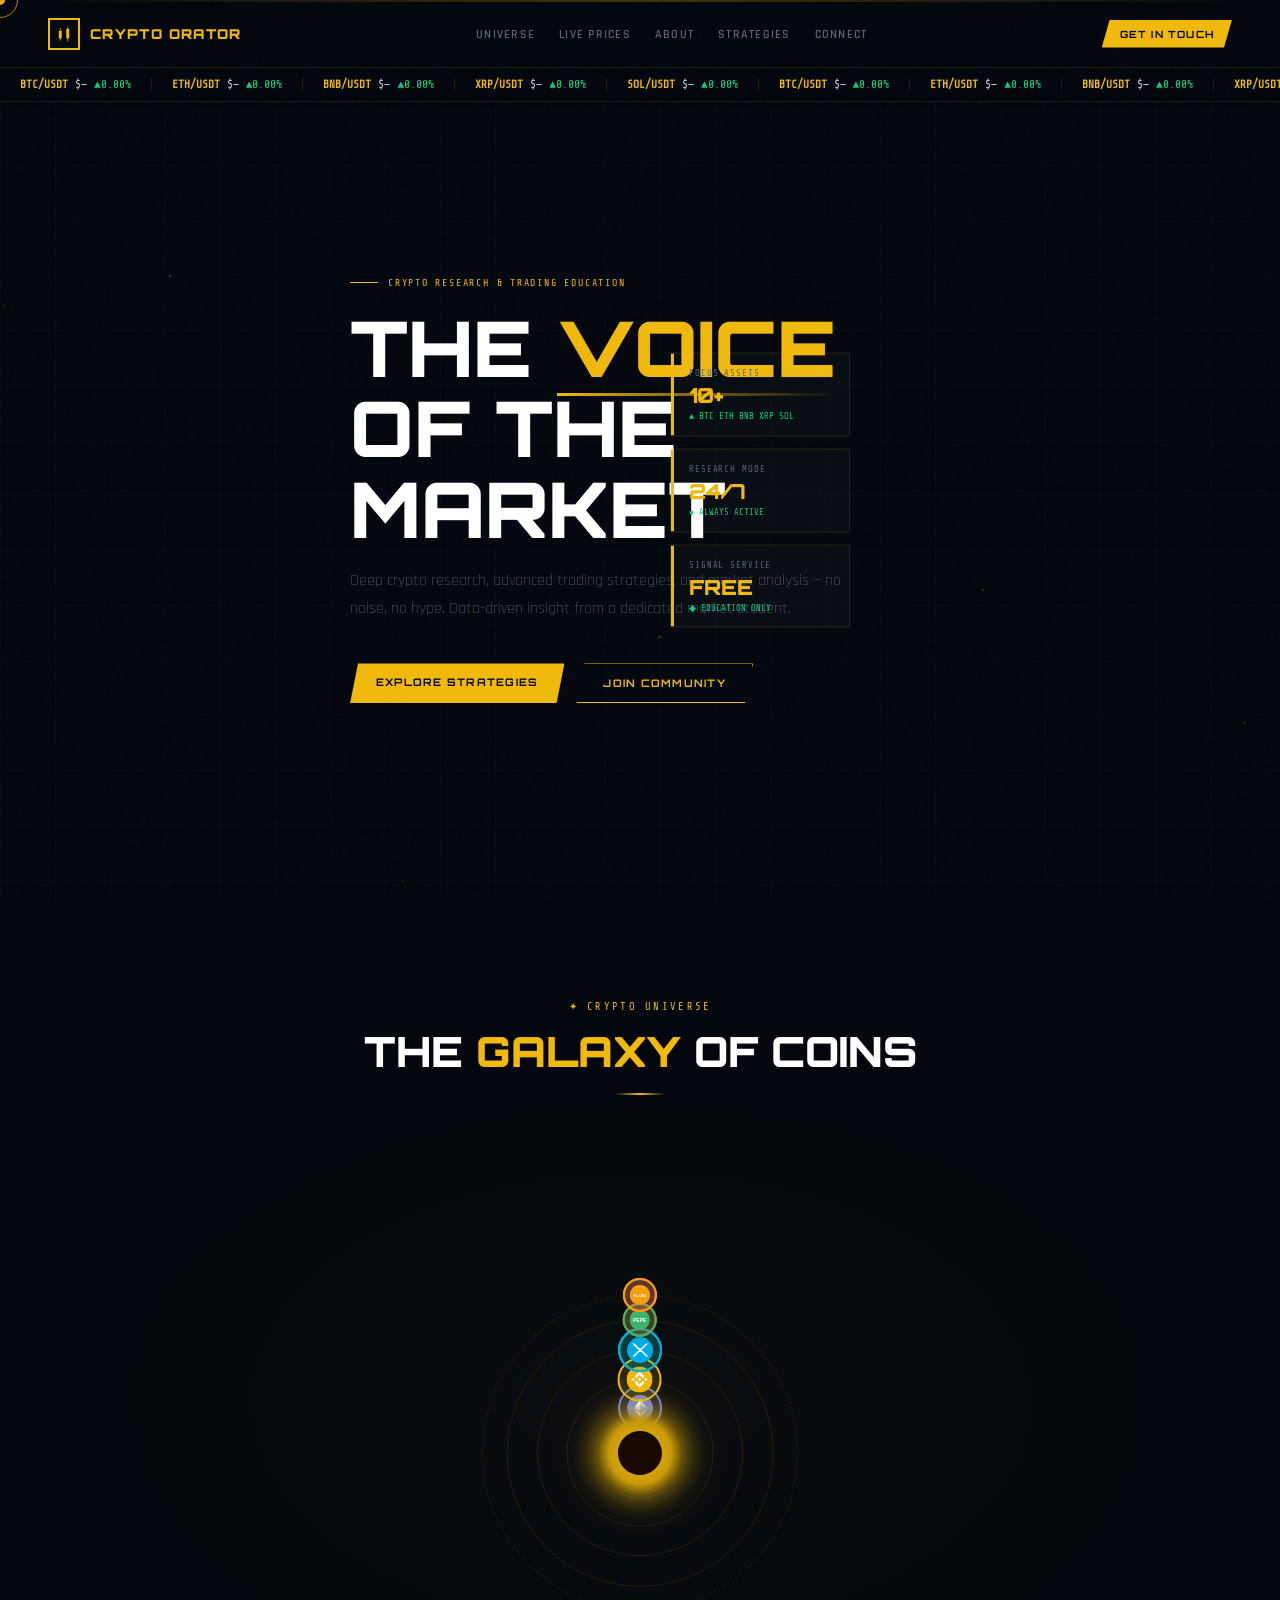
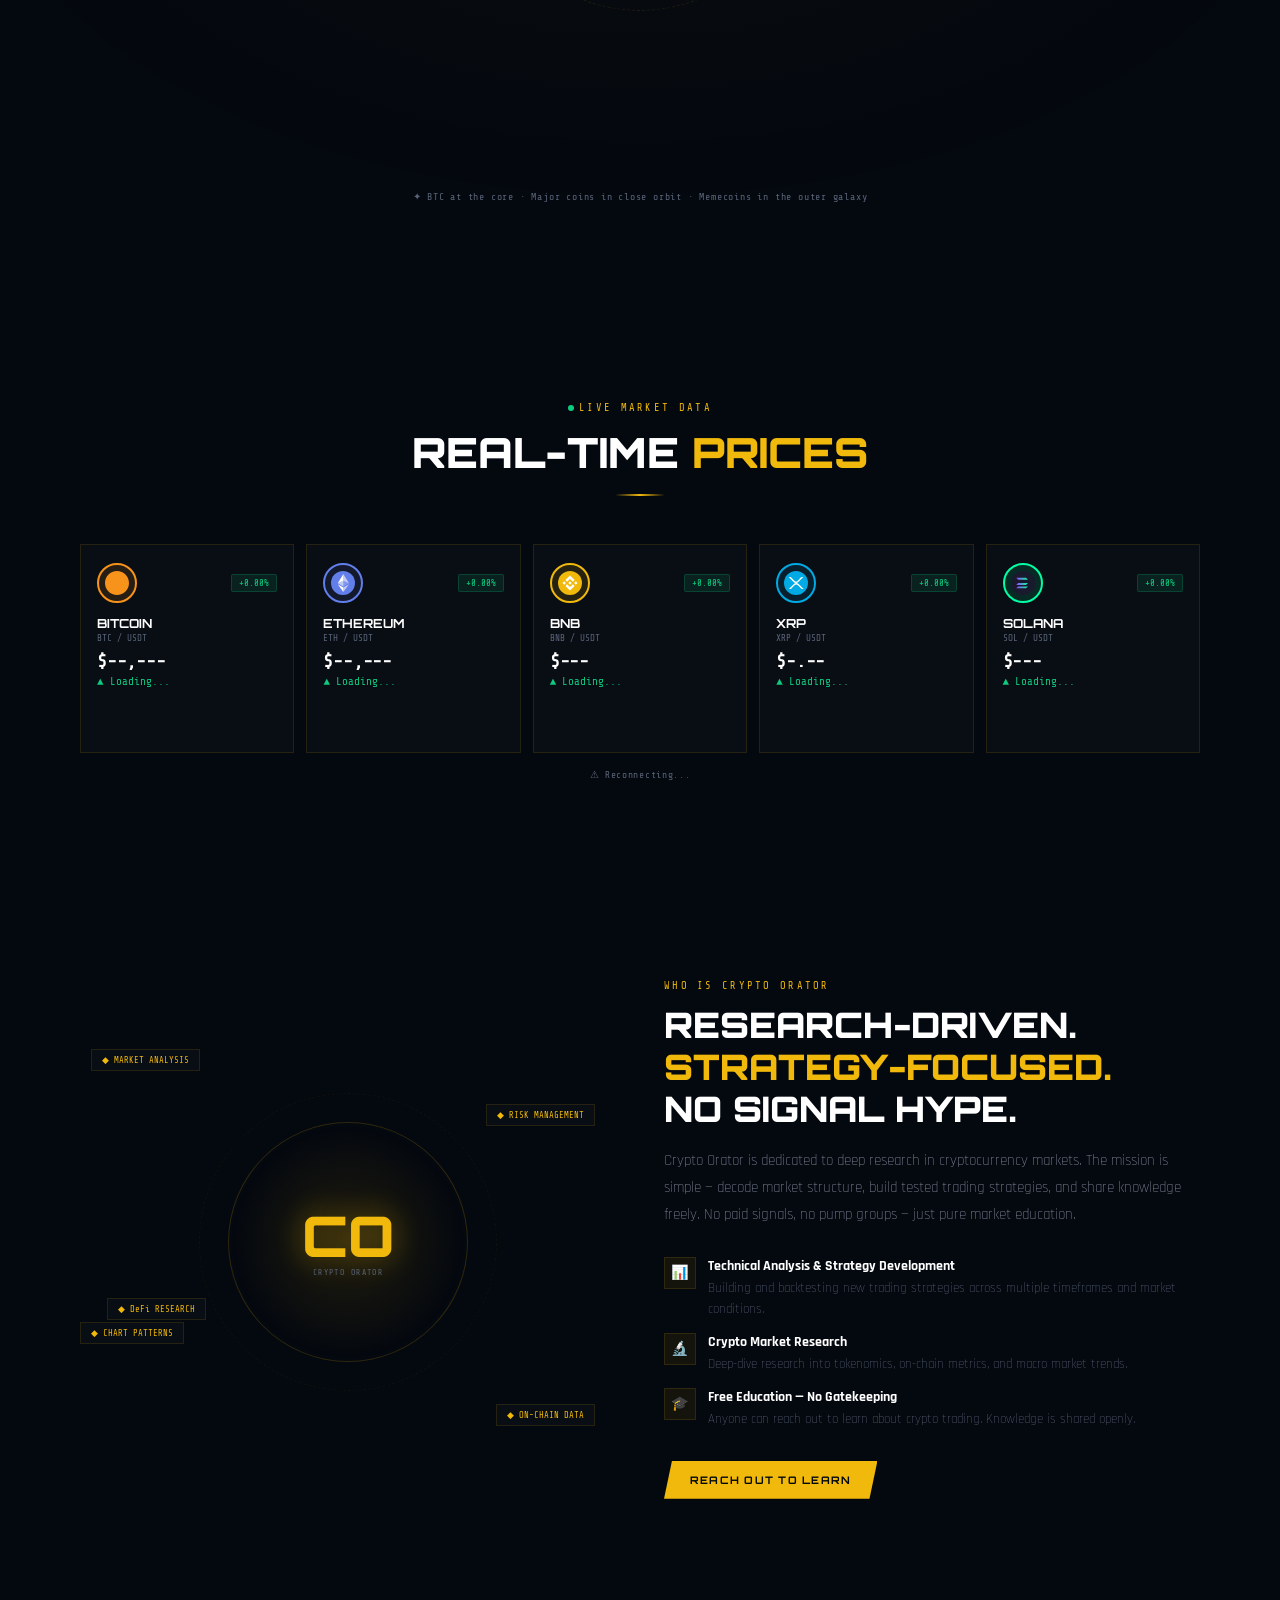
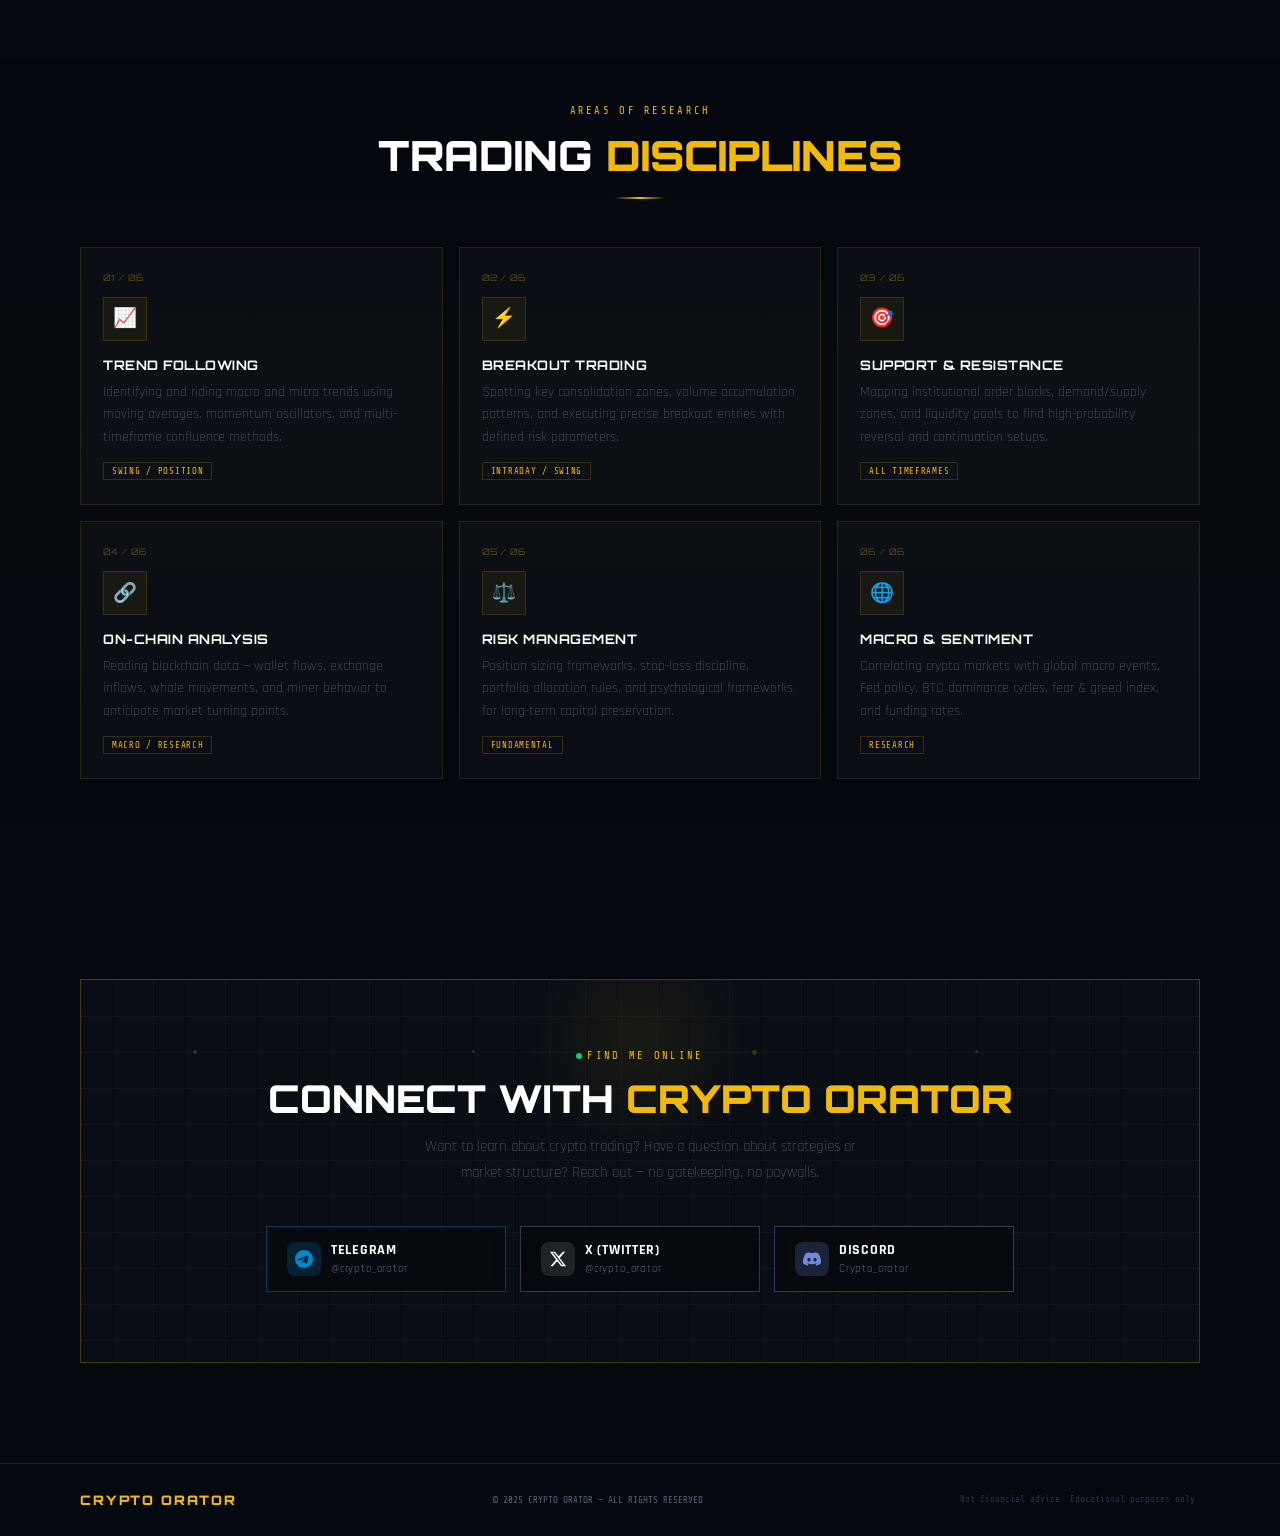
==== index.html @ fc1ac219 "Update index.html" ====
<!DOCTYPE html>
<html lang="en">
<head>
<meta charset="UTF-8">
<meta name="viewport" content="width=device-width, initial-scale=1.0">
<title>CRYPTO ORATOR — Master the Market</title>
<link href="https://fonts.googleapis.com/css2?family=Orbitron:wght@400;600;700;900&family=Share+Tech+Mono&family=Rajdhani:wght@300;400;500;600;700&display=swap" rel="stylesheet">
<style>
*{margin:0;padding:0;box-sizing:border-box;}
html{scroll-behavior:smooth;}
:root{
  --gold:#f0b90b;--gold2:#c99a08;
  --green:#0ecb81;--red:#f6465d;
  --dark:#04080f;--dark2:#080d17;--dark3:#0d1526;
  --panel:rgba(255,255,255,0.025);
  --border:rgba(240,185,11,0.12);--border2:rgba(240,185,11,0.25);
  --text:#dde1ea;--muted:#5a6478;
}
body{background:var(--dark);color:var(--text);font-family:'Rajdhani',sans-serif;overflow-x:hidden;}

/* ===== CURSOR (desktop only) ===== */
.cursor,.cursor-ring{display:none;}
@media(pointer:fine){
  body{cursor:none;}
  .cursor{display:block;position:fixed;width:10px;height:10px;background:var(--gold);border-radius:50%;pointer-events:none;z-index:9999;transform:translate(-50%,-50%);mix-blend-mode:difference;}
  .cursor-ring{display:block;position:fixed;width:36px;height:36px;border:1.5px solid rgba(240,185,11,0.7);border-radius:50%;pointer-events:none;z-index:9998;transform:translate(-50%,-50%);transition:all .14s ease;}
}

/* ===== FIXED BG ===== */
#bg-canvas{position:fixed;inset:0;z-index:0;pointer-events:none;}
.grid-overlay{position:fixed;inset:0;z-index:0;pointer-events:none;background-image:linear-gradient(rgba(240,185,11,0.025) 1px,transparent 1px),linear-gradient(90deg,rgba(240,185,11,0.025) 1px,transparent 1px);background-size:55px 55px;}
.scanline{position:fixed;top:0;left:0;right:0;height:2px;background:linear-gradient(90deg,transparent,rgba(240,185,11,0.25),transparent);z-index:9990;animation:scan 10s linear infinite;pointer-events:none;}
@keyframes scan{0%{top:0;opacity:1;}96%{opacity:.5;}100%{top:100vh;opacity:0;}}
body::after{content:'';position:fixed;inset:0;background-image:url("data:image/svg+xml,%3Csvg viewBox='0 0 200 200' xmlns='http://www.w3.org/2000/svg'%3E%3Cfilter id='n'%3E%3CfeTurbulence type='fractalNoise' baseFrequency='.85' numOctaves='4' stitchTiles='stitch'/%3E%3C/filter%3E%3Crect width='100%25' height='100%25' filter='url(%23n)' opacity='0.025'/%3E%3C/svg%3E");pointer-events:none;z-index:9985;opacity:.6;}

/* ===== NAV ===== */
nav{position:fixed;top:0;left:0;right:0;z-index:1000;padding:0 24px;height:60px;display:flex;align-items:center;justify-content:space-between;background:rgba(4,8,15,0.92);backdrop-filter:blur(24px);border-bottom:1px solid var(--border);}
.nav-logo{font-family:'Orbitron',monospace;font-weight:900;font-size:.85rem;color:var(--gold);text-decoration:none;display:flex;align-items:center;gap:10px;letter-spacing:.1em;}
.nav-logo-icon{width:32px;height:32px;border:2px solid var(--gold);display:flex;align-items:center;justify-content:center;position:relative;animation:logopulse 3s ease-in-out infinite;flex-shrink:0;}
.nav-logo-icon svg{width:18px;height:18px;}
@keyframes logopulse{0%,100%{box-shadow:0 0 0 0 rgba(240,185,11,.3);}50%{box-shadow:0 0 0 6px rgba(240,185,11,0);}}
.nav-links{display:flex;gap:24px;list-style:none;}
.nav-links a{font-family:'Rajdhani',sans-serif;font-weight:600;font-size:.78rem;color:var(--muted);text-decoration:none;letter-spacing:.1em;text-transform:uppercase;transition:color .3s;position:relative;}
.nav-links a::after{content:'';position:absolute;bottom:-3px;left:0;width:0;height:1px;background:var(--gold);transition:width .3s;}
.nav-links a:hover{color:var(--gold);}
.nav-links a:hover::after{width:100%;}
.nav-cta{font-family:'Orbitron',monospace;font-size:.62rem;font-weight:700;letter-spacing:.12em;color:var(--dark);background:var(--gold);border:none;padding:8px 18px;text-decoration:none;transition:all .3s;clip-path:polygon(8px 0%,100% 0%,calc(100% - 8px) 100%,0% 100%);white-space:nowrap;}
.nav-cta:hover{background:#fff;transform:translateY(-1px);}
/* Hamburger */
.nav-hamburger{display:none;flex-direction:column;gap:5px;cursor:pointer;padding:4px;background:none;border:none;}
.nav-hamburger span{display:block;width:22px;height:2px;background:var(--gold);transition:all .3s;}
/* Mobile menu */
.mobile-menu{display:none;position:fixed;top:60px;left:0;right:0;background:rgba(4,8,15,0.98);backdrop-filter:blur(24px);border-bottom:1px solid var(--border);z-index:999;padding:20px 24px;flex-direction:column;gap:0;}
.mobile-menu.open{display:flex;}
.mobile-menu a{display:block;font-family:'Rajdhani',sans-serif;font-weight:600;font-size:1rem;color:var(--text);text-decoration:none;letter-spacing:.1em;text-transform:uppercase;padding:14px 0;border-bottom:1px solid var(--border);transition:color .3s;}
.mobile-menu a:last-child{border-bottom:none;color:var(--gold);}
.mobile-menu a:hover{color:var(--gold);}

/* ===== TICKER ===== */
.ticker-wrap{position:fixed;top:60px;left:0;right:0;z-index:999;background:rgba(4,8,15,.95);border-bottom:1px solid var(--border);overflow:hidden;height:34px;}
.ticker-track{display:flex;align-items:center;height:100%;animation:tickscroll 30s linear infinite;white-space:nowrap;width:max-content;}
.ticker-track:hover{animation-play-state:paused;}
@keyframes tickscroll{0%{transform:translateX(0);}100%{transform:translateX(-50%);}}
.ticker-item{display:inline-flex;align-items:center;gap:7px;padding:0 20px;font-family:'Share Tech Mono',monospace;font-size:.7rem;border-right:1px solid var(--border);}
.ticker-sym{color:var(--gold);font-weight:700;}
.ticker-price{color:var(--text);}
.ticker-chg.up{color:var(--green);}
.ticker-chg.dn{color:var(--red);}

/* ===== WRAPPER ===== */
.wrapper{position:relative;z-index:10;}

/* ===== HERO ===== */
.hero{min-height:100vh;padding:120px 24px 80px;display:flex;flex-direction:column;align-items:flex-start;justify-content:center;position:relative;overflow:hidden;}
.hero-content{max-width:640px;position:relative;z-index:2;width:100%;}
.hero-tag{font-family:'Share Tech Mono',monospace;font-size:.62rem;color:var(--gold);letter-spacing:.18em;text-transform:uppercase;display:flex;align-items:center;gap:10px;margin-bottom:20px;opacity:0;animation:fadeUp .8s .2s forwards;}
.hero-tag::before{content:'';width:28px;height:1px;background:var(--gold);flex-shrink:0;}
.hero-h1{font-family:'Orbitron',monospace;font-weight:900;font-size:clamp(2rem,8vw,4.8rem);line-height:1.05;color:#fff;margin-bottom:18px;opacity:0;animation:fadeUp .8s .4s forwards;}
.hero-h1 .accent{color:var(--gold);position:relative;}
.hero-h1 .accent::after{content:'';position:absolute;bottom:0;left:0;right:0;height:3px;background:linear-gradient(90deg,var(--gold),transparent);}
.hero-sub{font-size:1rem;font-weight:300;color:var(--muted);line-height:1.75;max-width:500px;margin-bottom:40px;opacity:0;animation:fadeUp .8s .6s forwards;}
.hero-btns{display:flex;gap:12px;flex-wrap:wrap;opacity:0;animation:fadeUp .8s .8s forwards;}
.btn-gold{font-family:'Orbitron',monospace;font-size:.65rem;font-weight:700;letter-spacing:.12em;color:var(--dark);background:var(--gold);border:none;padding:12px 26px;text-decoration:none;clip-path:polygon(8px 0%,100% 0%,calc(100% - 8px) 100%,0% 100%);transition:all .3s;position:relative;overflow:hidden;display:inline-block;}
.btn-gold::before{content:'';position:absolute;inset:0;background:rgba(255,255,255,.2);transform:translateX(-100%) skewX(-15deg);transition:transform .4s;}
.btn-gold:hover::before{transform:translateX(200%) skewX(-15deg);}
.btn-gold:hover{transform:translateY(-2px);box-shadow:0 8px 28px rgba(240,185,11,.35);}
.btn-outline{font-family:'Orbitron',monospace;font-size:.65rem;font-weight:700;letter-spacing:.12em;color:var(--gold);background:transparent;border:1px solid var(--gold);padding:12px 26px;text-decoration:none;clip-path:polygon(8px 0%,100% 0%,calc(100% - 8px) 100%,0% 100%);transition:all .3s;display:inline-block;}
.btn-outline:hover{background:rgba(240,185,11,.08);transform:translateY(-2px);}

/* Hero stats — inline on mobile, absolute on desktop */
.hero-stats{display:flex;flex-direction:row;gap:12px;margin-top:40px;flex-wrap:wrap;opacity:0;animation:fadeUp .8s 1s forwards;}
.stat-card{background:var(--panel);border:1px solid var(--border);padding:14px 18px;position:relative;overflow:hidden;flex:1;min-width:110px;}
.stat-card::before{content:'';position:absolute;top:0;left:0;width:3px;height:100%;background:var(--gold);}
.stat-label{font-family:'Share Tech Mono',monospace;font-size:.55rem;color:var(--muted);letter-spacing:.1em;text-transform:uppercase;margin-bottom:4px;}
.stat-value{font-family:'Orbitron',monospace;font-weight:900;font-size:1.3rem;color:var(--gold);}
.stat-badge{font-family:'Share Tech Mono',monospace;font-size:.55rem;color:var(--green);margin-top:3px;}

/* ===== SECTION HEADER ===== */
.sec-header{text-align:center;margin-bottom:48px;}
.sec-eye{font-family:'Share Tech Mono',monospace;font-size:.65rem;color:var(--gold);letter-spacing:.22em;text-transform:uppercase;margin-bottom:12px;display:block;}
.sec-title{font-family:'Orbitron',monospace;font-weight:900;font-size:clamp(1.5rem,5vw,2.6rem);color:#fff;}
.sec-title span{color:var(--gold);}
.sec-line{width:50px;height:2px;background:linear-gradient(90deg,transparent,var(--gold),transparent);margin:16px auto 0;}

/* ===== GALAXY SECTION ===== */
.section-galaxy{padding:80px 24px;position:relative;overflow:hidden;}
.galaxy-bg{position:absolute;inset:0;background:radial-gradient(ellipse 80% 60% at 50% 50%,rgba(240,185,11,.03) 0%,transparent 70%);pointer-events:none;}
.orbit-arena{position:relative;width:320px;height:320px;margin:0 auto;}
.orbit-ring{position:absolute;top:50%;left:50%;border-radius:50%;border:1px solid rgba(240,185,11,0.1);transform:translate(-50%,-50%);animation:ringglow 3s ease-in-out infinite;}
@keyframes ringglow{0%,100%{border-color:rgba(240,185,11,.07);}50%{border-color:rgba(240,185,11,.17);}}
.ring1{width:90px;height:90px;}
.ring2{width:148px;height:148px;animation-delay:.5s;}
.ring3{width:206px;height:206px;animation-delay:1s;}
.ring4{width:268px;height:268px;animation-delay:1.5s;}
.ring5{width:316px;height:316px;animation-delay:.8s;border-style:dashed;}
.orbit-sun{position:absolute;top:50%;left:50%;transform:translate(-50%,-50%);width:52px;height:52px;border-radius:50%;background:radial-gradient(circle,#f0b90b 0%,#c99a08 50%,rgba(240,185,11,.1) 80%,transparent 100%);box-shadow:0 0 24px rgba(240,185,11,.6),0 0 50px rgba(240,185,11,.3);display:flex;align-items:center;justify-content:center;z-index:10;animation:sunpulse 4s ease-in-out infinite;}
@keyframes sunpulse{0%,100%{box-shadow:0 0 24px rgba(240,185,11,.6),0 0 50px rgba(240,185,11,.3);}50%{box-shadow:0 0 36px rgba(240,185,11,.9),0 0 80px rgba(240,185,11,.5);}}
.orbit-sun svg{width:28px;height:28px;}
.orbit-path{position:absolute;top:50%;left:50%;transform:translate(-50%,-50%);border-radius:50%;animation:orbitSpin linear infinite;}
@keyframes orbitSpin{from{transform:translate(-50%,-50%) rotate(0deg);}to{transform:translate(-50%,-50%) rotate(360deg);}}
.orbit-coin{position:absolute;top:-18px;left:50%;transform:translateX(-50%);width:36px;height:36px;border-radius:50%;display:flex;align-items:center;justify-content:center;animation:coinCounter linear infinite;border:2px solid;}
@keyframes coinCounter{from{transform:translateX(-50%) rotate(0deg);}to{transform:translateX(-50%) rotate(-360deg);}}
.orbit-coin svg{width:22px;height:22px;}
.orbit-coin.meme{width:26px;height:26px;top:-13px;}
.orbit-coin.meme svg{width:16px;height:16px;}
.orbit-coin .coin-tooltip{position:absolute;bottom:calc(100% + 6px);left:50%;transform:translateX(-50%);background:rgba(4,8,15,.9);border:1px solid var(--border2);padding:3px 8px;font-family:'Share Tech Mono',monospace;font-size:.55rem;color:var(--gold);white-space:nowrap;opacity:0;pointer-events:none;transition:opacity .2s;}
.orbit-coin:hover .coin-tooltip{opacity:1;}
.galaxy-note{text-align:center;font-family:'Share Tech Mono',monospace;font-size:.62rem;color:var(--muted);margin-top:28px;letter-spacing:.08em;}

/* ===== LIVE PRICES ===== */
.section-prices{padding:80px 24px 60px;}
.prices-grid{display:grid;grid-template-columns:repeat(2,1fr);gap:12px;}
.price-card{background:var(--panel);border:1px solid var(--border);padding:18px 16px;position:relative;overflow:hidden;transition:all .4s;}
.price-card::before{content:'';position:absolute;top:0;left:0;right:0;height:1px;background:linear-gradient(90deg,transparent,var(--gold),transparent);opacity:0;transition:opacity .4s;}
.price-card:hover{border-color:var(--border2);transform:translateY(-4px);box-shadow:0 16px 32px rgba(0,0,0,.5);}
.price-card:hover::before{opacity:1;}
.pc-top{display:flex;align-items:center;justify-content:space-between;margin-bottom:12px;}
.coin-logo{width:40px;height:40px;border-radius:50%;border:2px solid;display:flex;align-items:center;justify-content:center;overflow:hidden;flex-shrink:0;}
.coin-logo svg{width:24px;height:24px;}
.coin-logo.btc{background:rgba(247,147,26,.12);border-color:#f7931a;}
.coin-logo.eth{background:rgba(98,126,234,.12);border-color:#627eea;}
.coin-logo.bnb{background:rgba(240,185,11,.12);border-color:var(--gold);}
.coin-logo.xrp{background:rgba(0,170,228,.12);border-color:#00aae4;}
.coin-logo.sol{background:rgba(0,255,163,.12);border-color:#00ffa3;}
.price-badge{font-family:'Share Tech Mono',monospace;font-size:.56rem;padding:3px 7px;border-radius:2px;}
.price-badge.up{background:rgba(14,203,129,.1);color:var(--green);border:1px solid rgba(14,203,129,.2);}
.price-badge.dn{background:rgba(246,70,93,.1);color:var(--red);border:1px solid rgba(246,70,93,.2);}
.coin-name{font-family:'Orbitron',monospace;font-weight:700;font-size:.78rem;color:#fff;margin-bottom:2px;}
.coin-pair{font-family:'Share Tech Mono',monospace;font-size:.58rem;color:var(--muted);}
.coin-price{font-family:'Share Tech Mono',monospace;font-size:1.15rem;color:#fff;font-weight:700;margin:8px 0 4px;letter-spacing:-.01em;transition:color .2s;}
.coin-chg{font-family:'Share Tech Mono',monospace;font-size:.68rem;}
.coin-chg.up{color:var(--green);}
.coin-chg.dn{color:var(--red);}
.mini-chart{height:34px;margin-top:12px;}
.mini-chart svg{width:100%;height:100%;}
.api-status{font-family:'Share Tech Mono',monospace;font-size:.6rem;color:var(--muted);text-align:center;margin-top:16px;letter-spacing:.07em;}
.live-dot{display:inline-block;width:6px;height:6px;background:var(--green);border-radius:50%;margin-right:5px;animation:blink 1s ease-in-out infinite;}
@keyframes blink{0%,100%{opacity:1;}50%{opacity:.15;}}
/* 5th card full width on 2-col grid */
.price-card.full-w{grid-column:1 / -1;}

/* ===== ABOUT ===== */
.section-about{padding:80px 24px;}
.about-grid{display:grid;grid-template-columns:1fr;gap:48px;}
.about-visual{position:relative;height:300px;}
.about-orb{position:absolute;top:50%;left:50%;transform:translate(-50%,-50%);width:180px;height:180px;border-radius:50%;background:radial-gradient(circle,rgba(240,185,11,.12) 0%,transparent 70%);border:1px solid rgba(240,185,11,.18);animation:orbpulse 4s ease-in-out infinite;}
@keyframes orbpulse{0%,100%{transform:translate(-50%,-50%) scale(1);opacity:.6;}50%{transform:translate(-50%,-50%) scale(1.1);opacity:1;}}
.about-orb::after{content:'';position:absolute;inset:-30px;border-radius:50%;border:1px dashed rgba(240,185,11,.05);animation:spinn 18s linear infinite;}
@keyframes spinn{to{transform:rotate(360deg);}}
.about-center{position:absolute;top:50%;left:50%;transform:translate(-50%,-50%);text-align:center;z-index:2;}
.about-center .big{font-family:'Orbitron',monospace;font-size:3.5rem;font-weight:900;color:var(--gold);line-height:1;text-shadow:0 0 30px rgba(240,185,11,.45);}
.about-center .sm{font-family:'Share Tech Mono',monospace;font-size:.5rem;color:var(--muted);letter-spacing:.18em;text-transform:uppercase;margin-top:4px;}
.chips-wrap{position:absolute;inset:0;}
.chip{position:absolute;background:var(--panel);border:1px solid var(--border);padding:5px 10px;font-family:'Share Tech Mono',monospace;font-size:.55rem;color:var(--gold);white-space:nowrap;animation:floatchip 6s ease-in-out infinite;}
.chip:nth-child(1){top:8%;left:2%;animation-delay:0s;}
.chip:nth-child(2){top:20%;right:4%;animation-delay:1s;}
.chip:nth-child(3){bottom:28%;left:0%;animation-delay:2s;}
.chip:nth-child(4){bottom:10%;right:4%;animation-delay:.5s;}
.chip:nth-child(5){top:62%;left:5%;animation-delay:1.5s;}
@keyframes floatchip{0%,100%{transform:translateY(0);}50%{transform:translateY(-8px);}}
.about-heading{font-family:'Orbitron',monospace;font-weight:900;font-size:clamp(1.4rem,5vw,2.2rem);color:#fff;line-height:1.2;margin-bottom:16px;}
.about-heading span{color:var(--gold);}
.about-desc{font-size:.95rem;font-weight:300;color:#8892a4;line-height:1.8;margin-bottom:28px;}
.feature-row{display:flex;align-items:flex-start;gap:12px;margin-bottom:14px;}
.feat-icon{width:32px;height:32px;background:rgba(240,185,11,.07);border:1px solid var(--border);display:flex;align-items:center;justify-content:center;font-size:.88rem;flex-shrink:0;}
.feat-text strong{font-family:'Rajdhani',sans-serif;font-weight:700;font-size:.9rem;color:#fff;display:block;margin-bottom:2px;}
.feat-text span{font-size:.8rem;color:var(--muted);font-weight:300;}

/* ===== STRATEGIES ===== */
.section-strategies{padding:80px 24px;background:linear-gradient(180deg,transparent,rgba(240,185,11,.015),transparent);}
.strat-grid{display:grid;grid-template-columns:1fr;gap:16px;margin-top:40px;}
.strat-card{background:var(--panel);border:1px solid var(--border);padding:24px 22px;position:relative;overflow:hidden;transition:all .4s;}
.strat-card::before{content:'';position:absolute;top:0;left:0;right:0;height:2px;background:linear-gradient(90deg,transparent,var(--gold),transparent);opacity:0;transition:opacity .4s;}
.strat-card:hover::before{opacity:1;}
.strat-card:hover{transform:translateY(-4px);border-color:rgba(240,185,11,.28);box-shadow:0 20px 40px rgba(0,0,0,.4);}
.strat-num{font-family:'Orbitron',monospace;font-size:.56rem;color:var(--gold);opacity:.35;letter-spacing:.12em;margin-bottom:14px;}
.strat-ico{width:44px;height:44px;background:rgba(240,185,11,.05);border:1px solid rgba(240,185,11,.14);display:flex;align-items:center;justify-content:center;font-size:1.2rem;margin-bottom:16px;transition:all .3s;}
.strat-card:hover .strat-ico{background:rgba(240,185,11,.1);border-color:rgba(240,185,11,.32);}
.strat-title{font-family:'Orbitron',monospace;font-weight:700;font-size:.82rem;color:#fff;margin-bottom:8px;letter-spacing:.04em;}
.strat-desc{font-size:.85rem;font-weight:300;color:var(--muted);line-height:1.65;}
.strat-tag{display:inline-block;margin-top:14px;font-family:'Share Tech Mono',monospace;font-size:.56rem;color:var(--gold);border:1px solid rgba(240,185,11,.18);padding:3px 8px;letter-spacing:.08em;}

/* ===== CONNECT ===== */
.section-connect{padding:80px 24px;}
.connect-box{position:relative;overflow:hidden;border:1px solid var(--border2);background:var(--panel);padding:48px 24px;text-align:center;}
.connect-grid{position:absolute;inset:0;background-image:linear-gradient(rgba(240,185,11,.04) 1px,transparent 1px),linear-gradient(90deg,rgba(240,185,11,.04) 1px,transparent 1px);background-size:36px 36px;animation:gridmove 8s linear infinite;pointer-events:none;}
@keyframes gridmove{0%{background-position:0 0;}100%{background-position:36px 36px;}}
.connect-box::before{content:'';position:absolute;top:-60px;left:50%;transform:translateX(-50%);width:240px;height:240px;background:radial-gradient(circle,rgba(240,185,11,.07) 0%,transparent 70%);pointer-events:none;}
.c-particle{position:absolute;border-radius:50%;background:rgba(240,185,11,.2);pointer-events:none;animation:cpart linear infinite;}
@keyframes cpart{0%{transform:translateY(100%);opacity:0;}20%{opacity:1;}80%{opacity:1;}100%{transform:translateY(-120%);opacity:0;}}
.connect-title{font-family:'Orbitron',monospace;font-weight:900;font-size:clamp(1.4rem,5vw,2.4rem);color:#fff;margin:12px 0;position:relative;z-index:2;}
.connect-title span{color:var(--gold);}
.connect-desc{font-size:.92rem;font-weight:300;color:var(--muted);max-width:440px;margin:0 auto 40px;line-height:1.75;position:relative;z-index:2;}
.socials{display:flex;justify-content:center;gap:14px;flex-wrap:wrap;position:relative;z-index:2;}
.soc-btn{display:flex;align-items:center;gap:10px;padding:14px 20px;border:1px solid;color:#fff;text-decoration:none;font-family:'Rajdhani',sans-serif;font-weight:600;font-size:.85rem;letter-spacing:.06em;transition:all .35s;position:relative;overflow:hidden;background:rgba(0,0,0,.3);backdrop-filter:blur(8px);flex:1;min-width:160px;max-width:240px;}
.soc-btn::before{content:'';position:absolute;inset:0;opacity:0;transition:opacity .35s;}
.soc-btn:hover::before{opacity:1;}
.soc-btn:hover{transform:translateY(-3px) scale(1.02);}
.soc-tg{border-color:rgba(0,136,204,.4);}
.soc-tg::before{background:linear-gradient(135deg,rgba(0,136,204,.2),rgba(0,136,204,.05));}
.soc-tg:hover{box-shadow:0 10px 28px rgba(0,136,204,.3);}
.soc-tw{border-color:rgba(255,255,255,.2);}
.soc-tw::before{background:linear-gradient(135deg,rgba(255,255,255,.1),rgba(255,255,255,.02));}
.soc-tw:hover{box-shadow:0 10px 28px rgba(255,255,255,.12);}
.soc-dc{border-color:rgba(114,137,218,.4);}
.soc-dc::before{background:linear-gradient(135deg,rgba(114,137,218,.2),rgba(114,137,218,.05));}
.soc-dc:hover{box-shadow:0 10px 28px rgba(114,137,218,.3);}
.soc-icon{width:34px;height:34px;border-radius:8px;display:flex;align-items:center;justify-content:center;flex-shrink:0;}
.soc-tg .soc-icon{background:rgba(0,136,204,.2);}
.soc-tw .soc-icon{background:rgba(255,255,255,.1);}
.soc-dc .soc-icon{background:rgba(114,137,218,.2);}
.soc-icon svg{width:18px;height:18px;}
.soc-info{text-align:left;}
.soc-info strong{display:block;font-weight:700;font-size:.88rem;letter-spacing:.05em;}
.soc-info span{font-size:.7rem;color:var(--muted);font-weight:400;}

/* ===== FOOTER ===== */
footer{border-top:1px solid var(--border);padding:24px;display:flex;flex-direction:column;gap:8px;align-items:center;text-align:center;}
.foot-logo{font-family:'Orbitron',monospace;font-weight:900;font-size:.82rem;color:var(--gold);letter-spacing:.14em;}
.foot-copy{font-family:'Share Tech Mono',monospace;font-size:.58rem;color:var(--muted);}
.foot-disc{font-family:'Share Tech Mono',monospace;font-size:.55rem;color:#2d3344;line-height:1.5;}

/* ===== ANIMATIONS ===== */
@keyframes fadeUp{from{opacity:0;transform:translateY(24px);}to{opacity:1;transform:translateY(0);}}
.reveal{opacity:0;transform:translateY(32px);transition:all .8s cubic-bezier(.16,1,.3,1);}
.reveal.visible{opacity:1;transform:translateY(0);}
.rd1{transition-delay:.08s;}.rd2{transition-delay:.16s;}.rd3{transition-delay:.24s;}.rd4{transition-delay:.32s;}.rd5{transition-delay:.4s;}

/* ===========================
   TABLET (640px+)
=========================== */
@media(min-width:640px){
  nav{padding:0 32px;}
  .hero{padding:130px 40px 80px;}
  .section-galaxy,.section-prices,.section-about,.section-strategies,.section-connect{padding-left:40px;padding-right:40px;}
  footer{padding:24px 40px;}
  .prices-grid{grid-template-columns:repeat(3,1fr);}
  .price-card.full-w{grid-column:auto;}
  .strat-grid{grid-template-columns:repeat(2,1fr);}
  .about-grid{grid-template-columns:1fr 1fr;gap:48px;align-items:center;}
  .about-visual{height:380px;}
  .orbit-arena{width:440px;height:440px;}
  .ring1{width:120px;height:120px;}
  .ring2{width:196px;height:196px;}
  .ring3{width:272px;height:272px;}
  .ring4{width:360px;height:360px;}
  .ring5{width:436px;height:436px;}
  .orbit-sun{width:68px;height:68px;}
  .orbit-sun svg{width:36px;height:36px;}
  .orbit-coin{width:40px;height:40px;top:-20px;}
  .orbit-coin.meme{width:30px;height:30px;top:-15px;}
  .socials{flex-wrap:nowrap;}
  .soc-btn{flex:auto;min-width:auto;}
  footer{flex-direction:row;justify-content:space-between;text-align:left;padding:24px 40px;}
}

/* ===========================
   DESKTOP (1024px+)
=========================== */
@media(min-width:1024px){
  nav{padding:0 48px;height:68px;}
  .ticker-wrap{top:68px;}
  .hero{padding:160px 80px 80px;flex-direction:row;align-items:center;min-height:100vh;}
  .hero-content{max-width:580px;}
  .hero-stats{flex-direction:column;position:absolute;right:80px;top:50%;transform:translateY(-50%);margin-top:0;animation:fadeLeft .8s 1s forwards;}
  .stat-card{min-width:180px;}
  .nav-hamburger{display:none !important;}
  .nav-links{display:flex !important;}
  .nav-cta{display:inline-block !important;}
  .section-galaxy,.section-prices,.section-about,.section-strategies,.section-connect{padding-left:80px;padding-right:80px;}
  footer{padding:28px 80px;}
  .orbit-arena{width:620px;height:620px;}
  .ring1{width:170px;height:170px;}
  .ring2{width:280px;height:280px;}
  .ring3{width:390px;height:390px;}
  .ring4{width:510px;height:510px;}
  .ring5{width:616px;height:616px;}
  .orbit-sun{width:88px;height:88px;}
  .orbit-sun svg{width:44px;height:44px;}
  .orbit-coin{width:44px;height:44px;top:-22px;}
  .orbit-coin svg{width:26px;height:26px;}
  .orbit-coin.meme{width:34px;height:34px;top:-17px;}
  .orbit-coin.meme svg{width:20px;height:20px;}
  .prices-grid{grid-template-columns:repeat(5,1fr);}
  .strat-grid{grid-template-columns:repeat(3,1fr);}
  .about-grid{grid-template-columns:1fr 1fr;}
  .about-visual{height:460px;}
  .about-orb{width:240px;height:240px;}
  .connect-box{padding:70px 60px;}
  .section-galaxy{padding-top:100px;padding-bottom:100px;}
  .section-prices{padding-top:100px;padding-bottom:100px;}
  .section-about{padding-top:100px;padding-bottom:100px;}
  .section-strategies{padding-top:100px;padding-bottom:100px;}
  .section-connect{padding-top:100px;padding-bottom:100px;}
}

/* ===========================
   MOBILE NAV (max 1023px)
=========================== */
@media(max-width:1023px){
  .nav-links{display:none !important;}
  .nav-cta{display:none !important;}
  .nav-hamburger{display:flex !important;}
  .hero-stats{position:static;transform:none;animation:fadeUp .8s 1s forwards;}
}

@keyframes fadeLeft{from{opacity:0;transform:translateX(24px) translateY(-50%);}to{opacity:1;transform:translateX(0) translateY(-50%);}}
</style>
</head>
<body>
<div class="cursor" id="cursor"></div>
<div class="cursor-ring" id="cursor-ring"></div>
<div class="scanline"></div>
<canvas id="bg-canvas"></canvas>
<div class="grid-overlay"></div>

<!-- NAV -->
<nav>
  <a href="#" class="nav-logo">
    <div class="nav-logo-icon">
      <svg viewBox="0 0 24 24" fill="none"><rect x="5" y="8" width="4" height="10" fill="#f0b90b"/><rect x="6.5" y="4" width="1" height="4" fill="#f0b90b"/><rect x="6.5" y="18" width="1" height="3" fill="#f0b90b"/><rect x="15" y="5" width="4" height="13" fill="#f0b90b"/><rect x="16.5" y="2" width="1" height="3" fill="#f0b90b"/><rect x="16.5" y="18" width="1" height="4" fill="#f0b90b"/></svg>
    </div>
    CRYPTO ORATOR
  </a>
  <ul class="nav-links">
    <li><a href="#galaxy">Universe</a></li>
    <li><a href="#prices">Live Prices</a></li>
    <li><a href="#about">About</a></li>
    <li><a href="#strategies">Strategies</a></li>
    <li><a href="#connect">Connect</a></li>
  </ul>
  <a href="#connect" class="nav-cta">GET IN TOUCH</a>
  <button class="nav-hamburger" id="hamburger" aria-label="Menu">
    <span></span><span></span><span></span>
  </button>
</nav>

<!-- MOBILE MENU -->
<div class="mobile-menu" id="mobile-menu">
  <a href="#galaxy" onclick="closeMMenu()">🌌 Crypto Universe</a>
  <a href="#prices" onclick="closeMMenu()">📊 Live Prices</a>
  <a href="#about" onclick="closeMMenu()">👤 About</a>
  <a href="#strategies" onclick="closeMMenu()">📈 Strategies</a>
  <a href="#connect" onclick="closeMMenu()">✉ Connect</a>
</div>

<!-- TICKER -->
<div class="ticker-wrap">
  <div class="ticker-track" id="ticker-track"></div>
</div>

<div class="wrapper">

<!-- ===== HERO ===== -->
<section class="hero" id="home">
  <div class="hero-content">
    <div class="hero-tag">CRYPTO RESEARCH &amp; TRADING EDUCATION</div>
    <h1 class="hero-h1">THE <span class="accent">VOICE</span><br>OF THE<br>MARKET</h1>
    <p class="hero-sub">Deep crypto research, advanced trading strategies, and market analysis — no noise, no hype. Data-driven insight from a dedicated market student.</p>
    <div class="hero-btns">
      <a href="#strategies" class="btn-gold">EXPLORE STRATEGIES</a>
      <a href="#connect" class="btn-outline">JOIN COMMUNITY</a>
    </div>
    <div class="hero-stats">
      <div class="stat-card"><div class="stat-label">FOCUS ASSETS</div><div class="stat-value">10+</div><div class="stat-badge">▲ BTC ETH BNB XRP SOL</div></div>
      <div class="stat-card"><div class="stat-label">RESEARCH MODE</div><div class="stat-value">24/7</div><div class="stat-badge">● ALWAYS ACTIVE</div></div>
      <div class="stat-card"><div class="stat-label">SIGNAL SERVICE</div><div class="stat-value">FREE</div><div class="stat-badge">◆ EDUCATION ONLY</div></div>
    </div>
  </div>
</section>

<!-- ===== GALAXY ===== -->
<section class="section-galaxy" id="galaxy">
  <div class="galaxy-bg"></div>
  <div class="sec-header reveal">
    <span class="sec-eye">✦ CRYPTO UNIVERSE</span>
    <h2 class="sec-title">THE <span>GALAXY</span> OF COINS</h2>
    <div class="sec-line"></div>
  </div>
  <div class="orbit-arena reveal">
    <div class="orbit-ring ring1"></div>
    <div class="orbit-ring ring2"></div>
    <div class="orbit-ring ring3"></div>
    <div class="orbit-ring ring4"></div>
    <div class="orbit-ring ring5"></div>
    <!-- BTC Sun -->
    <div class="orbit-sun"><svg viewBox="0 0 32 32"><path fill="#1a0900" d="M16 0C7.163 0 0 7.163 0 16s7.163 16 16 16 16-7.163 16-16S24.837 0 16 0zm3.914 13.178c.292-1.956-1.196-3.008-3.232-3.71l.66-2.647-1.611-.402-.643 2.577c-.424-.106-.859-.205-1.292-.304l.648-2.597-1.61-.401-.661 2.647c-.351-.08-.696-.159-1.031-.243l.002-.009-2.222-.555-.429 1.72s1.196.274 1.171.291c.653.163.771.595.751.937l-.753 3.02.167.052-.17-.042-1.056 4.233c-.08.199-.283.498-.74.384l-1.171-.293-.8 1.842 2.097.523c.39.098.773.2 1.15.297l-.668 2.68 1.609.401.661-2.649c.44.119.867.229 1.285.333l-.659 2.639 1.611.401.668-2.675c2.753.521 4.824.311 5.694-2.18.702-2.003-.035-3.158-1.482-3.912 1.054-.243 1.848-.936 2.06-2.368zm-3.686 5.17c-.499 2.003-3.878.92-4.972.648l.887-3.555c1.094.273 4.603.814 4.085 2.907zm.499-5.196c-.455 1.822-3.264.896-4.176.669l.804-3.224c.912.227 3.848.651 3.372 2.555z"/></svg></div>
    <!-- ETH orbit 1 -->
    <div class="orbit-path" style="width:var(--r1,90px);height:var(--r1,90px);animation-duration:12s;">
      <div class="orbit-coin" style="border-color:#627eea;background:rgba(98,126,234,.15);"><svg viewBox="0 0 32 32"><g fill="none"><circle cx="16" cy="16" r="16" fill="#627eea"/><g fill="#fff"><path fill-opacity=".602" d="M16.498 4v8.87l7.497 3.35z"/><path d="M16.498 4L9 16.22l7.498-3.35z"/><path fill-opacity=".602" d="M16.498 21.968v6.027L24 17.616z"/><path d="M16.498 27.995v-6.028L9 17.616z"/><path fill-opacity=".2" d="M16.498 20.573l7.497-4.353-7.497-3.348z"/><path fill-opacity=".602" d="M9 16.22l7.498 4.353v-7.701z"/></g></g></svg><div class="coin-tooltip">ETH</div></div>
    </div>
    <!-- BNB orbit 2 -->
    <div class="orbit-path" style="width:var(--r2,148px);height:var(--r2,148px);animation-duration:18s;animation-direction:reverse;">
      <div class="orbit-coin" style="border-color:#f0b90b;background:rgba(240,185,11,.15);"><svg viewBox="0 0 32 32"><circle cx="16" cy="16" r="16" fill="#f0b90b"/><path fill="#fff" d="M12.116 14.404L16 10.52l3.886 3.886 2.26-2.26L16 6l-6.144 6.144 2.26 2.26zM6 16l2.26-2.26L10.52 16l-2.26 2.26L6 16zm6.116 1.596L16 21.48l3.886-3.886 2.26 2.259L16 26l-6.144-6.144 2.262-2.258zM21.48 16l2.26-2.26L26 16l-2.26 2.26L21.48 16zm-3.188-.002L16 13.706l-1.71 1.71-.604.604L16 18.294l2.294-2.294z"/></svg><div class="coin-tooltip">BNB</div></div>
    </div>
    <!-- SOL orbit 3 -->
    <div class="orbit-path" style="width:var(--r3,206px);height:var(--r3,206px);animation-duration:24s;">
      <div class="orbit-coin" style="border-color:#00ffa3;background:rgba(0,255,163,.12);"><svg viewBox="0 0 32 32"><circle cx="16" cy="16" r="16" fill="#1a1a2e"/><g fill="url(#sg1)"><path d="M9.5 20.5h13l-2.5 2.5H7l2.5-2.5zm13-9H9.5L7 9h13l2.5 2.5zm0 4.5H9.5l-2.5 2.5h13l2.5-2.5z"/></g><defs><linearGradient id="sg1" x1="7" y1="16" x2="22.5" y2="16" gradientUnits="userSpaceOnUse"><stop stop-color="#9945ff"/><stop offset="1" stop-color="#00ffa3"/></linearGradient></defs></svg><div class="coin-tooltip">SOL</div></div>
    </div>
    <!-- XRP orbit 3 offset -->
    <div class="orbit-path" style="width:var(--r3,206px);height:var(--r3,206px);animation-duration:24s;animation-delay:-12s;">
      <div class="orbit-coin" style="border-color:#00aae4;background:rgba(0,170,228,.12);"><svg viewBox="0 0 32 32"><circle cx="16" cy="16" r="16" fill="#00aae4"/><path fill="#fff" d="M23 8h2.72l-6.26 6.26a4.96 4.96 0 01-7.02 0L6.28 8H9l4.86 4.86a3.2 3.2 0 004.52 0L23 8zm-13.72 16H6.56l6.3-6.3a4.96 4.96 0 017.02 0L26.2 24H23.5l-4.9-4.9a3.2 3.2 0 00-4.52 0L9.28 24z"/></svg><div class="coin-tooltip">XRP</div></div>
    </div>
    <!-- Meme orbit 4 -->
    <div class="orbit-path" style="width:var(--r4,268px);height:var(--r4,268px);animation-duration:30s;animation-direction:reverse;">
      <div class="orbit-coin meme" style="border-color:#c2a633;background:rgba(194,166,51,.15);"><svg viewBox="0 0 32 32"><circle cx="16" cy="16" r="16" fill="#c2a633"/><text x="50%" y="56%" text-anchor="middle" dominant-baseline="middle" font-family="Arial" font-weight="900" font-size="13" fill="#fff">Ð</text></svg><div class="coin-tooltip">DOGE</div></div>
    </div>
    <div class="orbit-path" style="width:var(--r4,268px);height:var(--r4,268px);animation-duration:30s;animation-delay:-10s;animation-direction:reverse;">
      <div class="orbit-coin meme" style="border-color:#e05d0f;background:rgba(224,93,15,.15);"><svg viewBox="0 0 32 32"><circle cx="16" cy="16" r="16" fill="#e05d0f"/><text x="50%" y="56%" text-anchor="middle" dominant-baseline="middle" font-family="Arial" font-weight="900" font-size="8" fill="#fff">SHIB</text></svg><div class="coin-tooltip">SHIB</div></div>
    </div>
    <div class="orbit-path" style="width:var(--r4,268px);height:var(--r4,268px);animation-duration:30s;animation-delay:-20s;animation-direction:reverse;">
      <div class="orbit-coin meme" style="border-color:#3cb371;background:rgba(60,179,113,.15);"><svg viewBox="0 0 32 32"><circle cx="16" cy="16" r="16" fill="#3cb371"/><text x="50%" y="56%" text-anchor="middle" dominant-baseline="middle" font-family="Arial" font-weight="900" font-size="8" fill="#fff">PEPE</text></svg><div class="coin-tooltip">PEPE</div></div>
    </div>
    <!-- Orbit 5 -->
    <div class="orbit-path" style="width:var(--r5,316px);height:var(--r5,316px);animation-duration:38s;">
      <div class="orbit-coin meme" style="border-color:#a855f7;background:rgba(168,85,247,.15);"><svg viewBox="0 0 32 32"><circle cx="16" cy="16" r="16" fill="#a855f7"/><text x="50%" y="56%" text-anchor="middle" dominant-baseline="middle" font-family="Arial" font-weight="900" font-size="9" fill="#fff">WIF</text></svg><div class="coin-tooltip">WIF</div></div>
    </div>
    <div class="orbit-path" style="width:var(--r5,316px);height:var(--r5,316px);animation-duration:38s;animation-delay:-10s;">
      <div class="orbit-coin meme" style="border-color:#f97316;background:rgba(249,115,22,.15);"><svg viewBox="0 0 32 32"><circle cx="16" cy="16" r="16" fill="#f97316"/><text x="50%" y="56%" text-anchor="middle" dominant-baseline="middle" font-family="Arial" font-weight="900" font-size="7" fill="#fff">BONK</text></svg><div class="coin-tooltip">BONK</div></div>
    </div>
    <div class="orbit-path" style="width:var(--r5,316px);height:var(--r5,316px);animation-duration:38s;animation-delay:-22s;">
      <div class="orbit-coin meme" style="border-color:#f59e0b;background:rgba(245,158,11,.15);"><svg viewBox="0 0 32 32"><circle cx="16" cy="16" r="16" fill="#f59e0b"/><text x="50%" y="56%" text-anchor="middle" dominant-baseline="middle" font-family="Arial" font-weight="900" font-size="7" fill="#fff">FLOKI</text></svg><div class="coin-tooltip">FLOKI</div></div>
    </div>
  </div>
  <p class="galaxy-note">✦ BTC at the core · Major coins in close orbit · Memecoins in the outer galaxy</p>
</section>

<!-- ===== LIVE PRICES ===== -->
<section class="section-prices" id="prices">
  <div class="sec-header reveal">
    <span class="sec-eye"><span class="live-dot"></span>LIVE MARKET DATA</span>
    <h2 class="sec-title">REAL-TIME <span>PRICES</span></h2>
    <div class="sec-line"></div>
  </div>
  <div class="prices-grid">

    <div class="price-card reveal rd1">
      <div class="pc-top">
        <div class="coin-logo btc"><svg viewBox="0 0 32 32"><path fill="#f7931a" d="M16 0C7.163 0 0 7.163 0 16s7.163 16 16 16 16-7.163 16-16S24.837 0 16 0zm3.914 13.178c.292-1.956-1.196-3.008-3.232-3.71l.66-2.647-1.611-.402-.643 2.577c-.424-.106-.859-.205-1.292-.304l.648-2.597-1.61-.401-.661 2.647c-.351-.08-.696-.159-1.031-.243l.002-.009-2.222-.555-.429 1.72 1.171.291c.653.163.771.595.751.937l-.753 3.02.167.052-.17-.042-1.056 4.233c-.08.199-.283.498-.74.384l-1.171-.293-.8 1.842 2.097.523c.39.098.773.2 1.15.297l-.668 2.68 1.609.401.661-2.649c.44.119.867.229 1.285.333l-.659 2.639 1.611.401.668-2.675c2.753.521 4.824.311 5.694-2.18.702-2.003-.035-3.158-1.482-3.912 1.054-.243 1.848-.936 2.06-2.368zm-3.686 5.17c-.499 2.003-3.878.92-4.972.648l.887-3.555c1.094.273 4.603.814 4.085 2.907zm.499-5.196c-.455 1.822-3.264.896-4.176.669l.804-3.224c.912.227 3.848.651 3.372 2.555z"/></svg></div>
        <span class="price-badge up" id="badge-btc">+0.00%</span>
      </div>
      <div class="coin-name">BITCOIN</div><div class="coin-pair">BTC / USDT</div>
      <div class="coin-price" id="price-btc">$--,---</div>
      <div class="coin-chg up" id="change-btc">▲ Loading...</div>
      <div class="mini-chart" id="chart-btc"></div>
    </div>

    <div class="price-card reveal rd2">
      <div class="pc-top">
        <div class="coin-logo eth"><svg viewBox="0 0 32 32"><g fill="none"><circle cx="16" cy="16" r="16" fill="#627eea"/><g fill="#fff"><path fill-opacity=".602" d="M16.498 4v8.87l7.497 3.35z"/><path d="M16.498 4L9 16.22l7.498-3.35z"/><path fill-opacity=".602" d="M16.498 21.968v6.027L24 17.616z"/><path d="M16.498 27.995v-6.028L9 17.616z"/><path fill-opacity=".2" d="M16.498 20.573l7.497-4.353-7.497-3.348z"/><path fill-opacity=".602" d="M9 16.22l7.498 4.353v-7.701z"/></g></g></svg></div>
        <span class="price-badge up" id="badge-eth">+0.00%</span>
      </div>
      <div class="coin-name">ETHEREUM</div><div class="coin-pair">ETH / USDT</div>
      <div class="coin-price" id="price-eth">$--,---</div>
      <div class="coin-chg up" id="change-eth">▲ Loading...</div>
      <div class="mini-chart" id="chart-eth"></div>
    </div>

    <div class="price-card reveal rd3">
      <div class="pc-top">
        <div class="coin-logo bnb"><svg viewBox="0 0 32 32"><circle cx="16" cy="16" r="16" fill="#f0b90b"/><path fill="#fff" d="M12.116 14.404L16 10.52l3.886 3.886 2.26-2.26L16 6l-6.144 6.144 2.26 2.26zM6 16l2.26-2.26L10.52 16l-2.26 2.26L6 16zm6.116 1.596L16 21.48l3.886-3.886 2.26 2.259L16 26l-6.144-6.144 2.262-2.258zM21.48 16l2.26-2.26L26 16l-2.26 2.26L21.48 16zm-3.188-.002L16 13.706l-2.314 2.292L16 18.294l2.294-2.294z"/></svg></div>
        <span class="price-badge up" id="badge-bnb">+0.00%</span>
      </div>
      <div class="coin-name">BNB</div><div class="coin-pair">BNB / USDT</div>
      <div class="coin-price" id="price-bnb">$---</div>
      <div class="coin-chg up" id="change-bnb">▲ Loading...</div>
      <div class="mini-chart" id="chart-bnb"></div>
    </div>

    <div class="price-card reveal rd4">
      <div class="pc-top">
        <div class="coin-logo xrp"><svg viewBox="0 0 32 32"><circle cx="16" cy="16" r="16" fill="#00aae4"/><path fill="#fff" d="M23 8h2.72l-6.26 6.26a4.96 4.96 0 01-7.02 0L6.28 8H9l4.86 4.86a3.2 3.2 0 004.52 0L23 8zm-13.72 16H6.56l6.3-6.3a4.96 4.96 0 017.02 0L26.2 24H23.5l-4.9-4.9a3.2 3.2 0 00-4.52 0L9.28 24z"/></svg></div>
        <span class="price-badge up" id="badge-xrp">+0.00%</span>
      </div>
      <div class="coin-name">XRP</div><div class="coin-pair">XRP / USDT</div>
      <div class="coin-price" id="price-xrp">$-.--</div>
      <div class="coin-chg up" id="change-xrp">▲ Loading...</div>
      <div class="mini-chart" id="chart-xrp"></div>
    </div>

    <div class="price-card reveal rd5 full-w">
      <div class="pc-top">
        <div class="coin-logo sol"><svg viewBox="0 0 32 32"><circle cx="16" cy="16" r="16" fill="#1a1a2e"/><g fill="url(#sg2)"><path d="M9.5 20.5h13l-2.5 2.5H7l2.5-2.5zm13-9H9.5L7 9h13l2.5 2.5zm0 4.5H9.5l-2.5 2.5h13l2.5-2.5z"/></g><defs><linearGradient id="sg2" x1="7" y1="16" x2="22.5" y2="16" gradientUnits="userSpaceOnUse"><stop stop-color="#9945ff"/><stop offset="1" stop-color="#00ffa3"/></linearGradient></defs></svg></div>
        <span class="price-badge up" id="badge-sol">+0.00%</span>
      </div>
      <div class="coin-name">SOLANA</div><div class="coin-pair">SOL / USDT</div>
      <div class="coin-price" id="price-sol">$---</div>
      <div class="coin-chg up" id="change-sol">▲ Loading...</div>
      <div class="mini-chart" id="chart-sol"></div>
    </div>

  </div>
  <div class="api-status" id="api-status">Connecting to Binance stream...</div>
</section>

<!-- ===== ABOUT ===== -->
<section class="section-about" id="about">
  <div class="about-grid">
    <div class="about-visual reveal">
      <div class="about-orb"></div>
      <div class="about-center"><div class="big">CO</div><div class="sm">CRYPTO ORATOR</div></div>
      <div class="chips-wrap">
        <div class="chip">◆ MARKET ANALYSIS</div>
        <div class="chip">◆ RISK MANAGEMENT</div>
        <div class="chip">◆ CHART PATTERNS</div>
        <div class="chip">◆ ON-CHAIN DATA</div>
        <div class="chip">◆ DeFi RESEARCH</div>
      </div>
    </div>
    <div class="reveal">
      <span class="sec-eye" style="text-align:left;display:block;">WHO IS CRYPTO ORATOR</span>
      <h2 class="about-heading">RESEARCH-DRIVEN.<br><span>STRATEGY-FOCUSED.</span><br>NO SIGNAL HYPE.</h2>
      <p class="about-desc">Crypto Orator is dedicated to deep research in cryptocurrency markets. The mission is simple — decode market structure, build tested trading strategies, and share knowledge freely. No paid signals, no pump groups — just pure market education.</p>
      <div class="feature-row"><div class="feat-icon">📊</div><div class="feat-text"><strong>Technical Analysis & Strategy Development</strong><span>Building and backtesting new trading strategies across multiple timeframes and market conditions.</span></div></div>
      <div class="feature-row"><div class="feat-icon">🔬</div><div class="feat-text"><strong>Crypto Market Research</strong><span>Deep-dive research into tokenomics, on-chain metrics, and macro market trends.</span></div></div>
      <div class="feature-row" style="margin-bottom:32px;"><div class="feat-icon">🎓</div><div class="feat-text"><strong>Free Education — No Gatekeeping</strong><span>Anyone can reach out to learn about crypto trading. Knowledge is shared openly.</span></div></div>
      <a href="#connect" class="btn-gold">REACH OUT TO LEARN</a>
    </div>
  </div>
</section>

<!-- ===== STRATEGIES ===== -->
<section class="section-strategies" id="strategies">
  <div class="sec-header reveal">
    <span class="sec-eye">AREAS OF RESEARCH</span>
    <h2 class="sec-title">TRADING <span>DISCIPLINES</span></h2>
    <div class="sec-line"></div>
  </div>
  <div class="strat-grid">
    <div class="strat-card reveal rd1"><div class="strat-num">01 / 06</div><div class="strat-ico">📈</div><div class="strat-title">TREND FOLLOWING</div><p class="strat-desc">Identifying and riding macro and micro trends using moving averages, momentum oscillators, and multi-timeframe confluence methods.</p><span class="strat-tag">SWING / POSITION</span></div>
    <div class="strat-card reveal rd2"><div class="strat-num">02 / 06</div><div class="strat-ico">⚡</div><div class="strat-title">BREAKOUT TRADING</div><p class="strat-desc">Spotting key consolidation zones, volume accumulation patterns, and executing precise breakout entries with defined risk parameters.</p><span class="strat-tag">INTRADAY / SWING</span></div>
    <div class="strat-card reveal rd3"><div class="strat-num">03 / 06</div><div class="strat-ico">🎯</div><div class="strat-title">SUPPORT & RESISTANCE</div><p class="strat-desc">Mapping institutional order blocks, demand/supply zones, and liquidity pools to find high-probability reversal and continuation setups.</p><span class="strat-tag">ALL TIMEFRAMES</span></div>
    <div class="strat-card reveal rd1"><div class="strat-num">04 / 06</div><div class="strat-ico">🔗</div><div class="strat-title">ON-CHAIN ANALYSIS</div><p class="strat-desc">Reading blockchain data — wallet flows, exchange inflows, whale movements, and miner behavior to anticipate market turning points.</p><span class="strat-tag">MACRO / RESEARCH</span></div>
    <div class="strat-card reveal rd2"><div class="strat-num">05 / 06</div><div class="strat-ico">⚖️</div><div class="strat-title">RISK MANAGEMENT</div><p class="strat-desc">Position sizing frameworks, stop-loss discipline, portfolio allocation rules, and psychological frameworks for long-term capital preservation.</p><span class="strat-tag">FUNDAMENTAL</span></div>
    <div class="strat-card reveal rd3"><div class="strat-num">06 / 06</div><div class="strat-ico">🌐</div><div class="strat-title">MACRO & SENTIMENT</div><p class="strat-desc">Correlating crypto markets with global macro events, Fed policy, BTC dominance cycles, fear & greed index, and funding rates.</p><span class="strat-tag">RESEARCH</span></div>
  </div>
</section>

<!-- ===== CONNECT ===== -->
<section class="section-connect" id="connect">
  <div class="connect-box reveal">
    <div class="connect-grid"></div>
    <div class="c-particle" style="width:4px;height:4px;left:10%;animation-duration:6s;animation-delay:0s;"></div>
    <div class="c-particle" style="width:3px;height:3px;left:35%;animation-duration:8s;animation-delay:1.2s;"></div>
    <div class="c-particle" style="width:5px;height:5px;left:60%;animation-duration:7s;animation-delay:2s;"></div>
    <div class="c-particle" style="width:3px;height:3px;left:80%;animation-duration:9s;animation-delay:.5s;"></div>
    <span class="sec-eye" style="position:relative;z-index:2;"><span class="live-dot"></span>FIND ME ONLINE</span>
    <h2 class="connect-title">CONNECT WITH <span>CRYPTO ORATOR</span></h2>
    <p class="connect-desc">Want to learn about crypto trading? Have a question about strategies or market structure? Reach out — no gatekeeping, no paywalls.</p>
    <div class="socials">
      <a href="https://t.me/crypto_orator" target="_blank" class="soc-btn soc-tg">
        <div class="soc-icon"><svg viewBox="0 0 24 24"><path d="M12 0C5.373 0 0 5.373 0 12s5.373 12 12 12 12-5.373 12-12S18.627 0 12 0zm5.894 8.221l-1.97 9.28c-.145.658-.537.818-1.084.508l-3-2.21-1.447 1.394c-.16.16-.295.295-.605.295l.213-3.053 5.56-5.023c.242-.213-.054-.333-.373-.12L7.04 13.947l-2.96-.924c-.643-.204-.657-.643.136-.953l11.57-4.461c.537-.194 1.006.131.832.953l.276-.341z" fill="#0088cc"/></svg></div>
        <div class="soc-info"><strong>TELEGRAM</strong><span>@crypto_orator</span></div>
      </a>
      <a href="https://x.com/crypto_orator" target="_blank" class="soc-btn soc-tw">
        <div class="soc-icon"><svg viewBox="0 0 24 24"><path d="M18.244 2.25h3.308l-7.227 8.26 8.502 11.24H16.17l-5.214-6.817L4.99 21.75H1.68l7.73-8.835L1.254 2.25H8.08l4.713 6.231zm-1.161 17.52h1.833L7.084 4.126H5.117z" fill="#fff"/></svg></div>
        <div class="soc-info"><strong>X (TWITTER)</strong><span>@crypto_orator</span></div>
      </a>
      <a href="https://discord.com/users/Crypto_orator" target="_blank" class="soc-btn soc-dc">
        <div class="soc-icon"><svg viewBox="0 0 24 24"><path d="M20.317 4.37a19.791 19.791 0 00-4.885-1.515.074.074 0 00-.079.037c-.21.375-.444.864-.608 1.25a18.27 18.27 0 00-5.487 0 12.64 12.64 0 00-.617-1.25.077.077 0 00-.079-.037A19.736 19.736 0 003.677 4.37a.07.07 0 00-.032.027C.533 9.046-.32 13.58.099 18.057a.082.082 0 00.031.057 19.9 19.9 0 005.993 3.03.078.078 0 00.084-.028c.462-.63.874-1.295 1.226-1.994a.076.076 0 00-.041-.106 13.107 13.107 0 01-1.872-.892.077.077 0 01-.008-.128 10.2 10.2 0 00.372-.292.074.074 0 01.077-.01c3.928 1.793 8.18 1.793 12.062 0a.074.074 0 01.078.01c.12.098.246.198.373.292a.077.077 0 01-.006.127 12.299 12.299 0 01-1.873.892.077.077 0 00-.041.107c.36.698.772 1.362 1.225 1.993a.076.076 0 00.084.028 19.839 19.839 0 006.002-3.03.077.077 0 00.032-.054c.5-5.177-.838-9.674-3.549-13.66a.061.061 0 00-.031-.03zM8.02 15.33c-1.183 0-2.157-1.085-2.157-2.419 0-1.333.956-2.419 2.157-2.419 1.21 0 2.176 1.096 2.157 2.42 0 1.333-.956 2.418-2.157 2.418zm7.975 0c-1.183 0-2.157-1.085-2.157-2.419 0-1.333.955-2.419 2.157-2.419 1.21 0 2.176 1.096 2.157 2.42 0 1.333-.946 2.418-2.157 2.418z" fill="#7289da"/></svg></div>
        <div class="soc-info"><strong>DISCORD</strong><span>Crypto_orator</span></div>
      </a>
    </div>
  </div>
</section>

<footer>
  <div class="foot-logo">CRYPTO ORATOR</div>
  <div class="foot-copy">© 2025 CRYPTO ORATOR — ALL RIGHTS RESERVED</div>
  <div class="foot-disc">Not financial advice. Educational purposes only.</div>
</footer>

</div><!-- /wrapper -->

<script>
/* ===== MOBILE MENU ===== */
const ham=document.getElementById('hamburger'),mmenu=document.getElementById('mobile-menu');
ham.addEventListener('click',()=>{mmenu.classList.toggle('open');});
function closeMMenu(){mmenu.classList.remove('open');}
document.addEventListener('click',e=>{if(!ham.contains(e.target)&&!mmenu.contains(e.target))mmenu.classList.remove('open');});

/* ===== CURSOR (desktop only) ===== */
const cur=document.getElementById('cursor'),curR=document.getElementById('cursor-ring');
if(cur&&curR){
  let cx=0,cy=0,rx=0,ry=0;
  document.addEventListener('mousemove',e=>{cx=e.clientX;cy=e.clientY;cur.style.left=cx+'px';cur.style.top=cy+'px';});
  (function tick(){rx+=(cx-rx)*.12;ry+=(cy-ry)*.12;curR.style.left=rx+'px';curR.style.top=ry+'px';requestAnimationFrame(tick);})();
  document.querySelectorAll('a,button').forEach(el=>{el.addEventListener('mouseenter',()=>{cur.style.transform='translate(-50%,-50%) scale(2)';curR.style.transform='translate(-50%,-50%) scale(1.6)';});el.addEventListener('mouseleave',()=>{cur.style.transform='translate(-50%,-50%) scale(1)';curR.style.transform='translate(-50%,-50%) scale(1)';});});
}

/* ===== RESPONSIVE ORBIT SIZES ===== */
function setOrbitSizes(){
  const arena=document.querySelector('.orbit-arena');
  if(!arena)return;
  const w=arena.offsetWidth;
  const r=[.145,.237,.332,.43,.51];
  const paths=document.querySelectorAll('.orbit-path');
  const sizes=[w*r[0],w*r[1],w*r[2],w*r[3],w*r[4]];
  // ring sizes
  const rings=document.querySelectorAll('.orbit-ring');
  ['.ring1','.ring2','.ring3','.ring4','.ring5'].forEach((s,i)=>{
    const el=document.querySelector(s);
    if(el){el.style.width=sizes[i]+'px';el.style.height=sizes[i]+'px';}
  });
  // orbit paths — match by animation-duration pattern
  const pathMap=Array.from(paths).reduce((acc,p)=>{
    const dur=parseFloat(p.style.animationDuration)||0;
    if(!acc[dur])acc[dur]=[];acc[dur].push(p);return acc;
  },{});
  // orbit 1 (ETH) = 12s, orbit 2 (BNB) = 18s, orbit 3 (SOL+XRP) = 24s, orbit 4 (memes) = 30s, orbit 5 = 38s
  const mapping=[[12,0],[18,1],[24,2],[30,3],[38,4]];
  mapping.forEach(([dur,idx])=>{const ps=pathMap[dur];if(ps)ps.forEach(p=>{p.style.width=sizes[idx]+'px';p.style.height=sizes[idx]+'px';});});
}
window.addEventListener('resize',setOrbitSizes);
window.addEventListener('load',setOrbitSizes);
setTimeout(setOrbitSizes,100);

/* ===== BG PARTICLE CANVAS ===== */
const bgC=document.getElementById('bg-canvas'),bgX=bgC.getContext('2d');
let W,H,pts=[];
function resizeBg(){W=bgC.width=window.innerWidth;H=bgC.height=window.innerHeight;}
resizeBg();window.addEventListener('resize',resizeBg);
class Pt{constructor(){this.reset();}reset(){this.x=Math.random()*W;this.y=Math.random()*H;this.vx=(Math.random()-.5)*.25;this.vy=(Math.random()-.5)*.25;this.r=Math.random()*1.3+.4;this.a=Math.random()*.3+.07;}update(){this.x+=this.vx;this.y+=this.vy;if(this.x<0||this.x>W||this.y<0||this.y>H)this.reset();}draw(){bgX.beginPath();bgX.arc(this.x,this.y,this.r,0,Math.PI*2);bgX.fillStyle=`rgba(240,185,11,${this.a})`;bgX.fill();}}
for(let i=0;i<80;i++)pts.push(new Pt());
function drawBg(){bgX.clearRect(0,0,W,H);for(let i=0;i<pts.length;i++){for(let j=i+1;j<pts.length;j++){const dx=pts[i].x-pts[j].x,dy=pts[i].y-pts[j].y,d=Math.sqrt(dx*dx+dy*dy);if(d<80){bgX.beginPath();bgX.moveTo(pts[i].x,pts[i].y);bgX.lineTo(pts[j].x,pts[j].y);bgX.strokeStyle=`rgba(240,185,11,${(1-d/80)*.06})`;bgX.lineWidth=.5;bgX.stroke();}}}pts.forEach(p=>{p.update();p.draw();});requestAnimationFrame(drawBg);}
drawBg();

/* ===== SCROLL REVEAL ===== */
const revEls=document.querySelectorAll('.reveal');
const obs=new IntersectionObserver(entries=>{entries.forEach(e=>{if(e.isIntersecting)e.target.classList.add('visible');});},{threshold:.06});
revEls.forEach(el=>obs.observe(el));

/* ===== LIVE PRICES ===== */
const symMap={btcusdt:'btc',ethusdt:'eth',bnbusdt:'bnb',xrpusdt:'xrp',solusdt:'sol'};
const hist={btc:[],eth:[],bnb:[],xrp:[],sol:[]};
const MAX_H=30;

function fmtP(sym,p){p=parseFloat(p);if(sym==='xrp')return'$'+p.toFixed(4);if(p>=1000)return'$'+p.toLocaleString('en-US',{minimumFractionDigits:2,maximumFractionDigits:2});return'$'+p.toFixed(2);}

function flashEl(el,isUp){el.style.color=isUp?'#0ecb81':'#f6465d';setTimeout(()=>{el.style.color=isUp?'var(--text)':'#f6465d';},500);}

function drawChart(cont,prices,isUp){if(prices.length<2)return;const w=cont.offsetWidth||160,h=34;const mn=Math.min(...prices),mx=Math.max(...prices),rng=mx-mn||1;const pts2=prices.map((p,i)=>(`${(i/(prices.length-1))*w},${h-((p-mn)/rng)*(h-4)-2}`));const col=isUp?'#0ecb81':'#f6465d';cont.innerHTML=`<svg viewBox="0 0 ${w} ${h}" preserveAspectRatio="none"><defs><linearGradient id="gc${cont.id}" x1="0" y1="0" x2="0" y2="1"><stop offset="0%" stop-color="${col}" stop-opacity=".35"/><stop offset="100%" stop-color="${col}" stop-opacity="0"/></linearGradient></defs><polyline points="${pts2.join(' ')}" fill="none" stroke="${col}" stroke-width="1.5" stroke-linecap="round" stroke-linejoin="round"/><polygon points="0,${h} ${pts2.join(' ')} ${w},${h}" fill="url(#gc${cont.id})"/></svg>`;}

function updateCard(sym,price,chg){const isUp=chg>=0;hist[sym].push(price);if(hist[sym].length>MAX_H)hist[sym].shift();const pEl=document.getElementById('price-'+sym),cEl=document.getElementById('change-'+sym),bEl=document.getElementById('badge-'+sym),ch=document.getElementById('chart-'+sym);if(pEl){const f=fmtP(sym,price);if(pEl.textContent!==f){flashEl(pEl,isUp);pEl.textContent=f;}}if(cEl){cEl.textContent=(isUp?'▲':'▼')+' '+Math.abs(chg).toFixed(2)+'% (24h)';cEl.className='coin-chg '+(isUp?'up':'dn');}if(bEl){bEl.textContent=(isUp?'+':'')+chg.toFixed(2)+'%';bEl.className='price-badge '+(isUp?'up':'dn');}if(ch)drawChart(ch,hist[sym],isUp);}

/* Ticker */
const tN={btc:'BTC/USDT',eth:'ETH/USDT',bnb:'BNB/USDT',xrp:'XRP/USDT',sol:'SOL/USDT'};
const tS={btc:{p:'$—',c:0},eth:{p:'$—',c:0},bnb:{p:'$—',c:0},xrp:{p:'$—',c:0},sol:{p:'$—',c:0}};
function buildTicker(){const h=Object.keys(tN).map(s=>{const t=tS[s],u=t.c>=0;return`<div class="ticker-item"><span class="ticker-sym">${tN[s]}</span><span class="ticker-price">${t.p}</span><span class="ticker-chg ${u?'up':'dn'}">${u?'▲':'▼'}${Math.abs(t.c).toFixed(2)}%</span></div>`;}).join('');document.getElementById('ticker-track').innerHTML=h+h;}
function updTicker(sym,price,chg){tS[sym]={p:fmtP(sym,price),c:chg};buildTicker();}
buildTicker();

async function seedPrices(){
  try{
    const syms=['BTCUSDT','ETHUSDT','BNBUSDT','XRPUSDT','SOLUSDT'].map(s=>`"${s}"`).join(',');
    const res=await fetch(`https://api.binance.com/api/v3/ticker/24hr?symbols=[${syms}]`);
    const data=await res.json();
    if(Array.isArray(data)){data.forEach(d=>{const sym=symMap[d.s.toLowerCase()];if(!sym)return;const p=parseFloat(d.lastPrice),c=parseFloat(d.priceChangePercent);updateCard(sym,p,c);updTicker(sym,p,c);});}
  }catch(e){}
  connectWS();
}

function connectWS(){
  const streams=Object.keys(symMap).map(s=>s+'@ticker').join('/');
  const ws=new WebSocket(`wss://stream.binance.com:9443/stream?streams=${streams}`);
  ws.onopen=()=>{document.getElementById('api-status').innerHTML='<span class="live-dot"></span> WebSocket live · real-time stream · Binance';};
  ws.onmessage=ev=>{try{const m=JSON.parse(ev.data),d=m.data;if(!d||!d.s)return;const sym=symMap[d.s.toLowerCase()];if(!sym)return;updateCard(sym,parseFloat(d.c),parseFloat(d.P));updTicker(sym,parseFloat(d.c),parseFloat(d.P));}catch(e){}};
  ws.onerror=()=>{document.getElementById('api-status').textContent='⚠ Reconnecting...';ws.close();};
  ws.onclose=()=>{setTimeout(connectWS,3000);};
}
seedPrices();
</script>
</body>
</html>
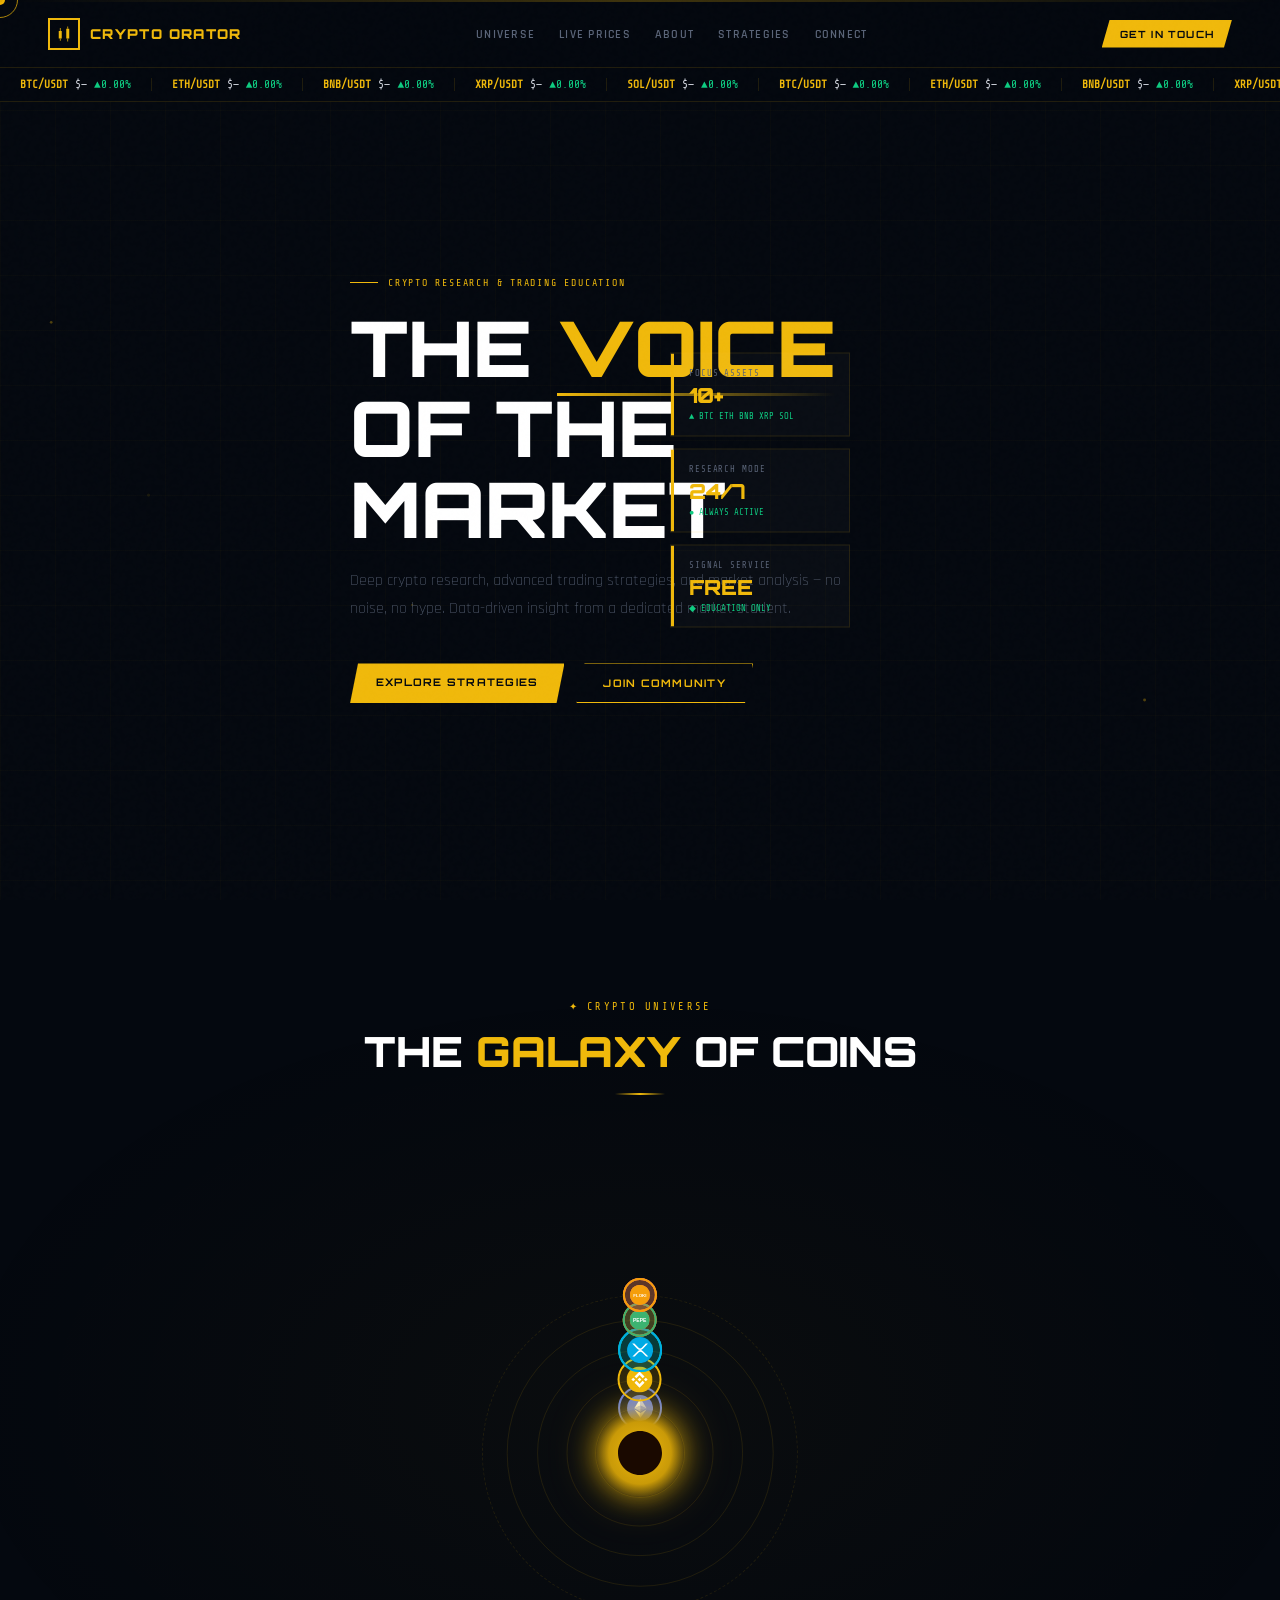
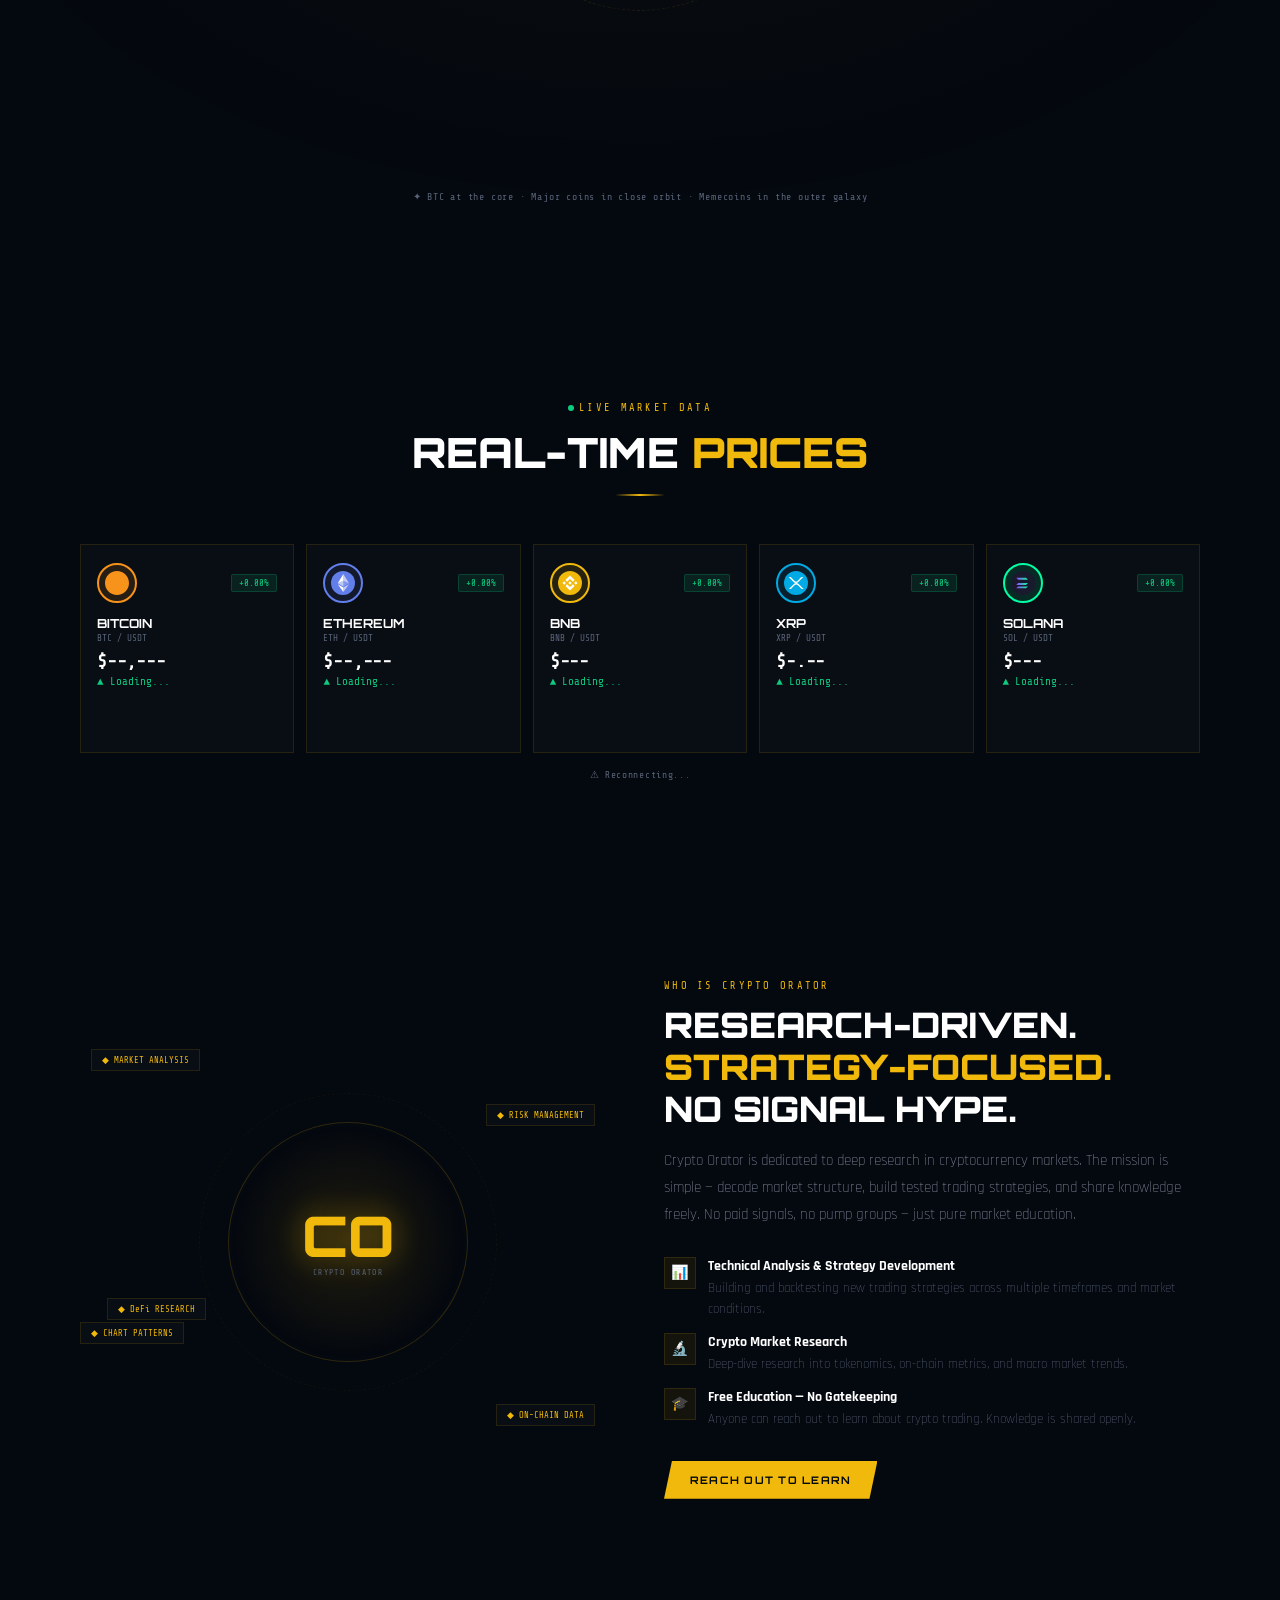
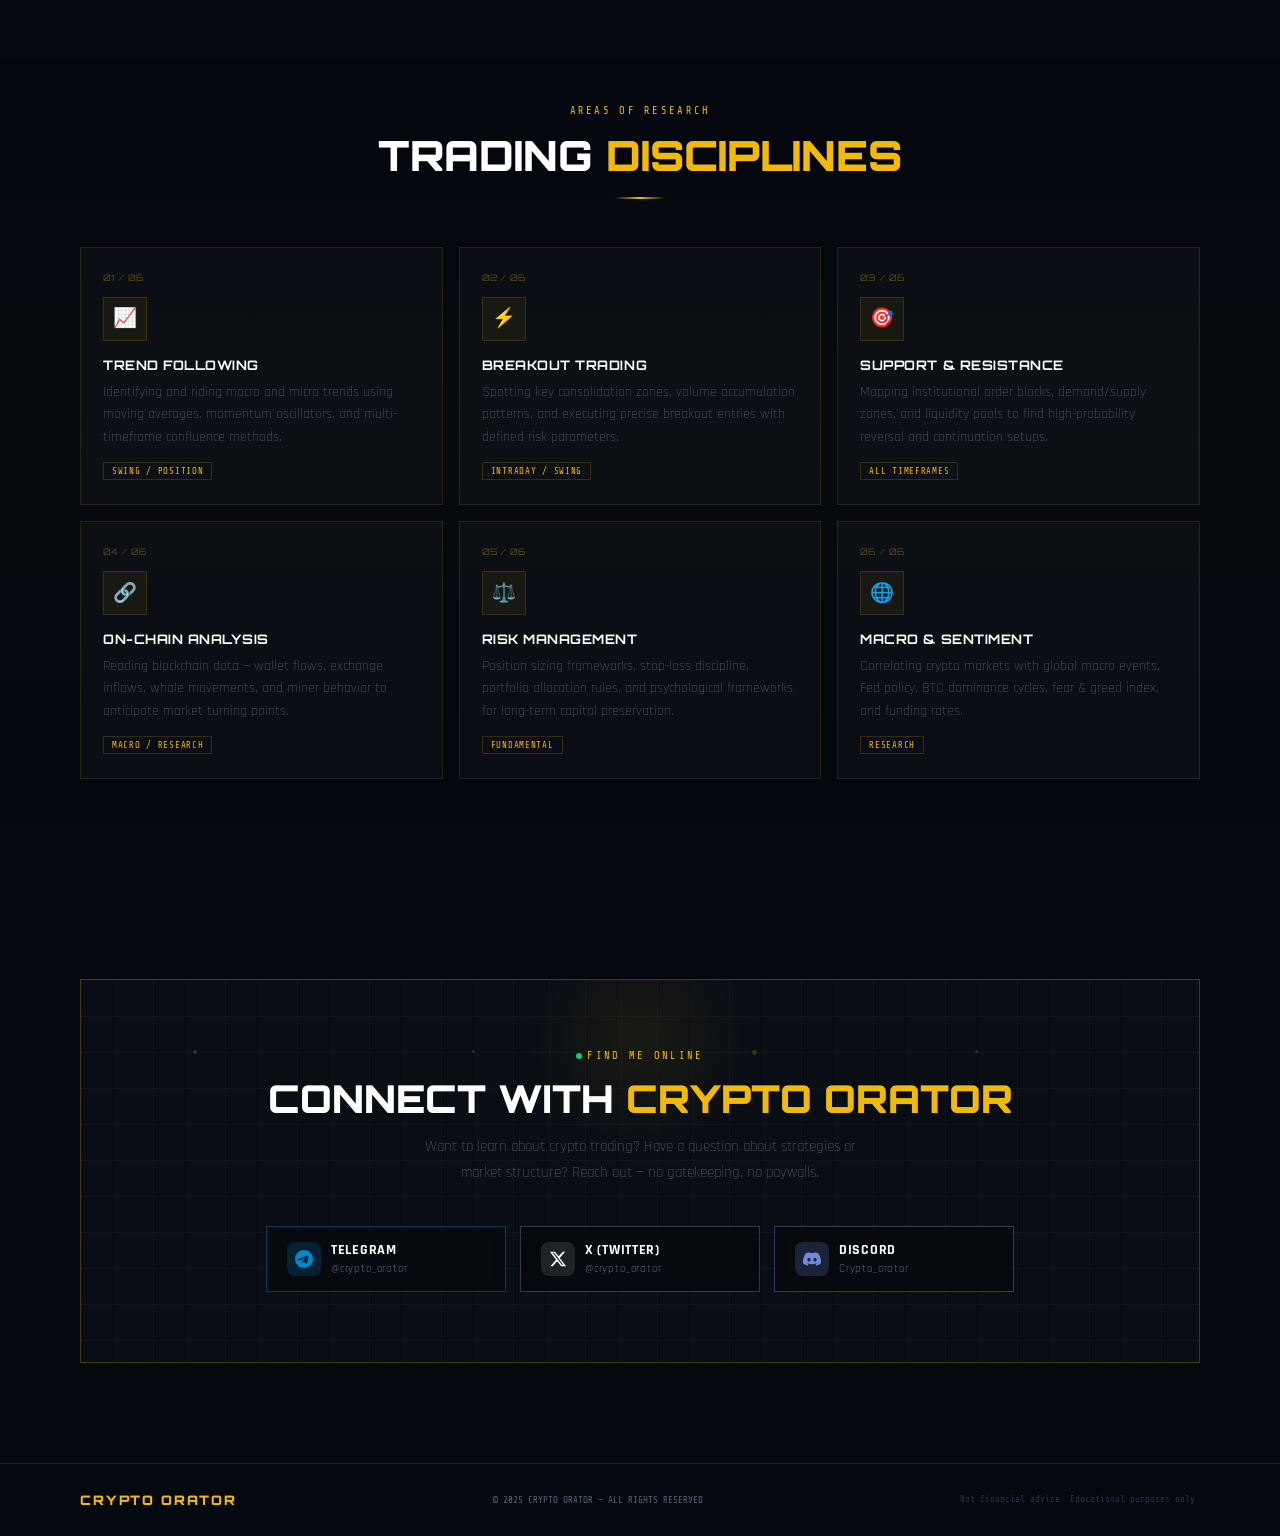
==== commit 7a896185: "Update title in index.html" ====
--- a/index.html
+++ b/index.html
@@ -3,7 +3,7 @@
 <head>
 <meta charset="UTF-8">
 <meta name="viewport" content="width=device-width, initial-scale=1.0">
-<title>CRYPTO ORATOR — Master the Market</title>
+<title>CRYPTO ORATOR</title>
 <link href="https://fonts.googleapis.com/css2?family=Orbitron:wght@400;600;700;900&family=Share+Tech+Mono&family=Rajdhani:wght@300;400;500;600;700&display=swap" rel="stylesheet">
 <style>
 *{margin:0;padding:0;box-sizing:border-box;}
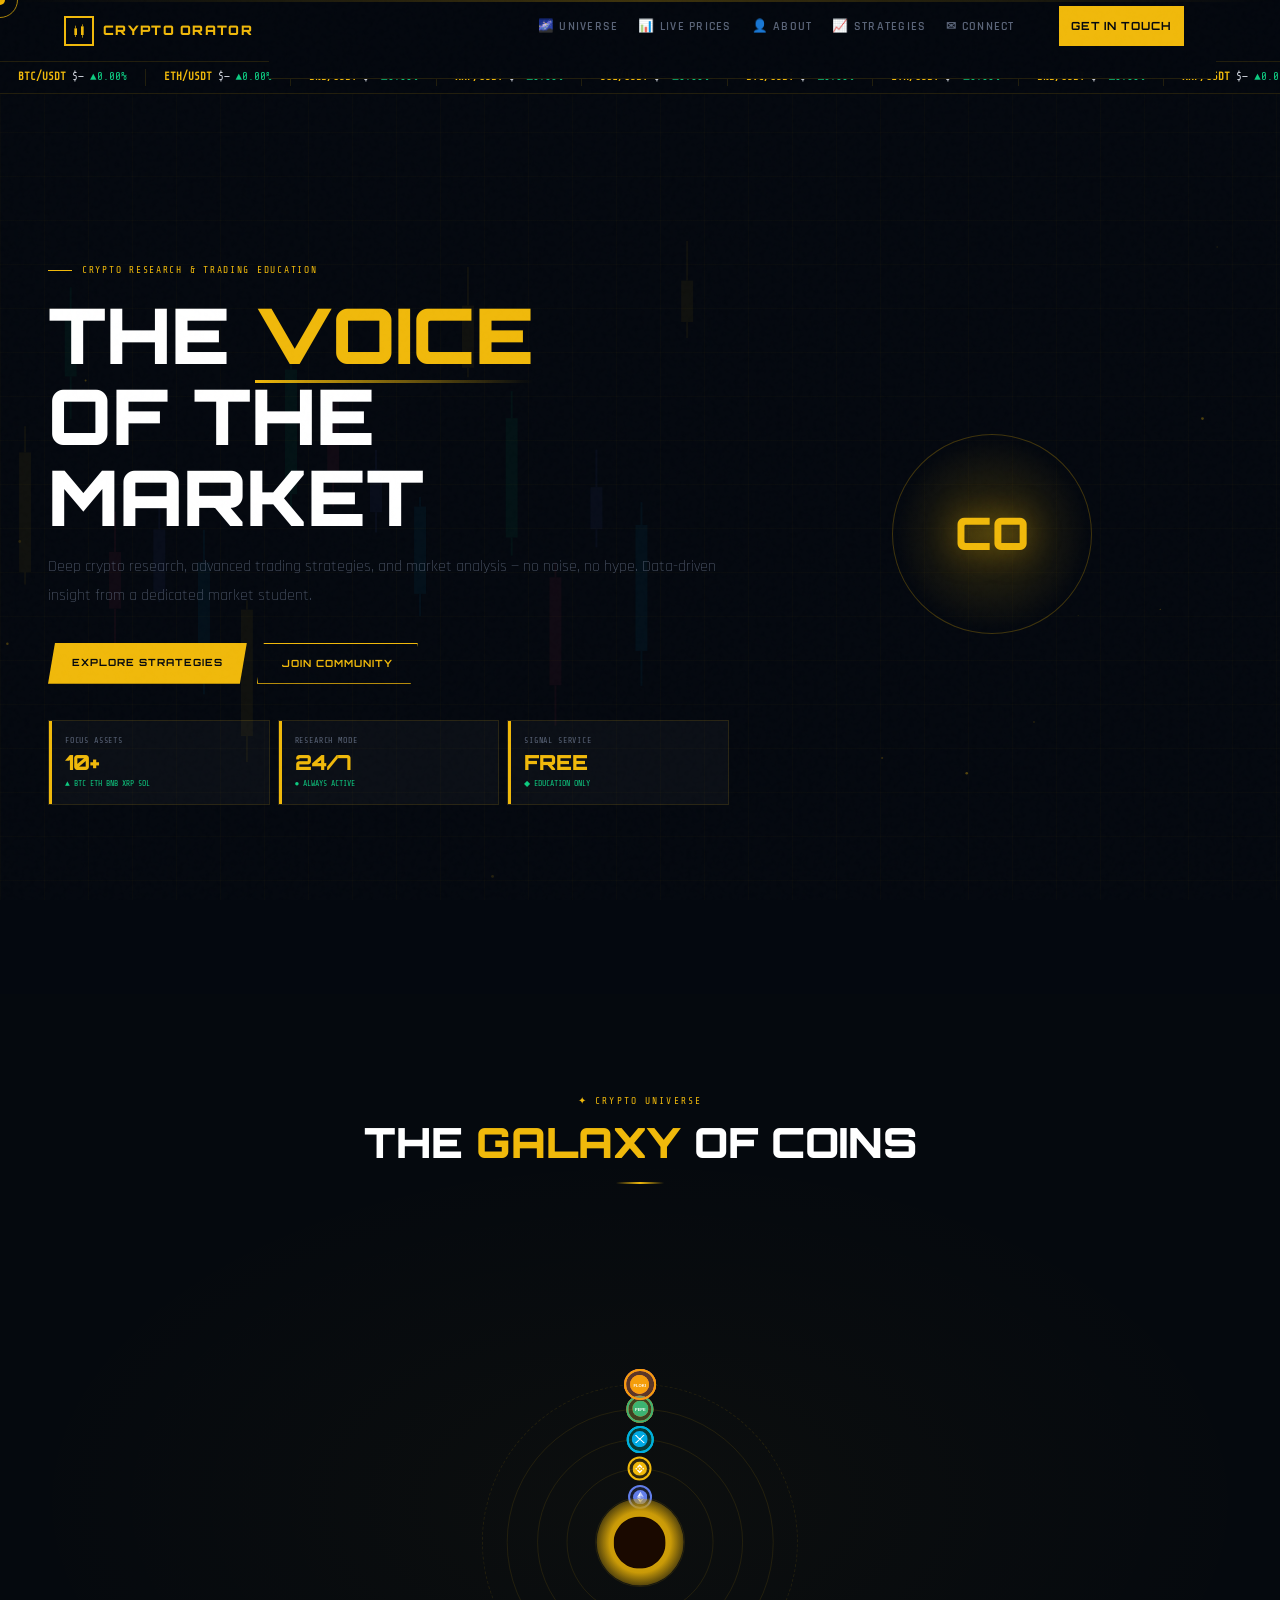
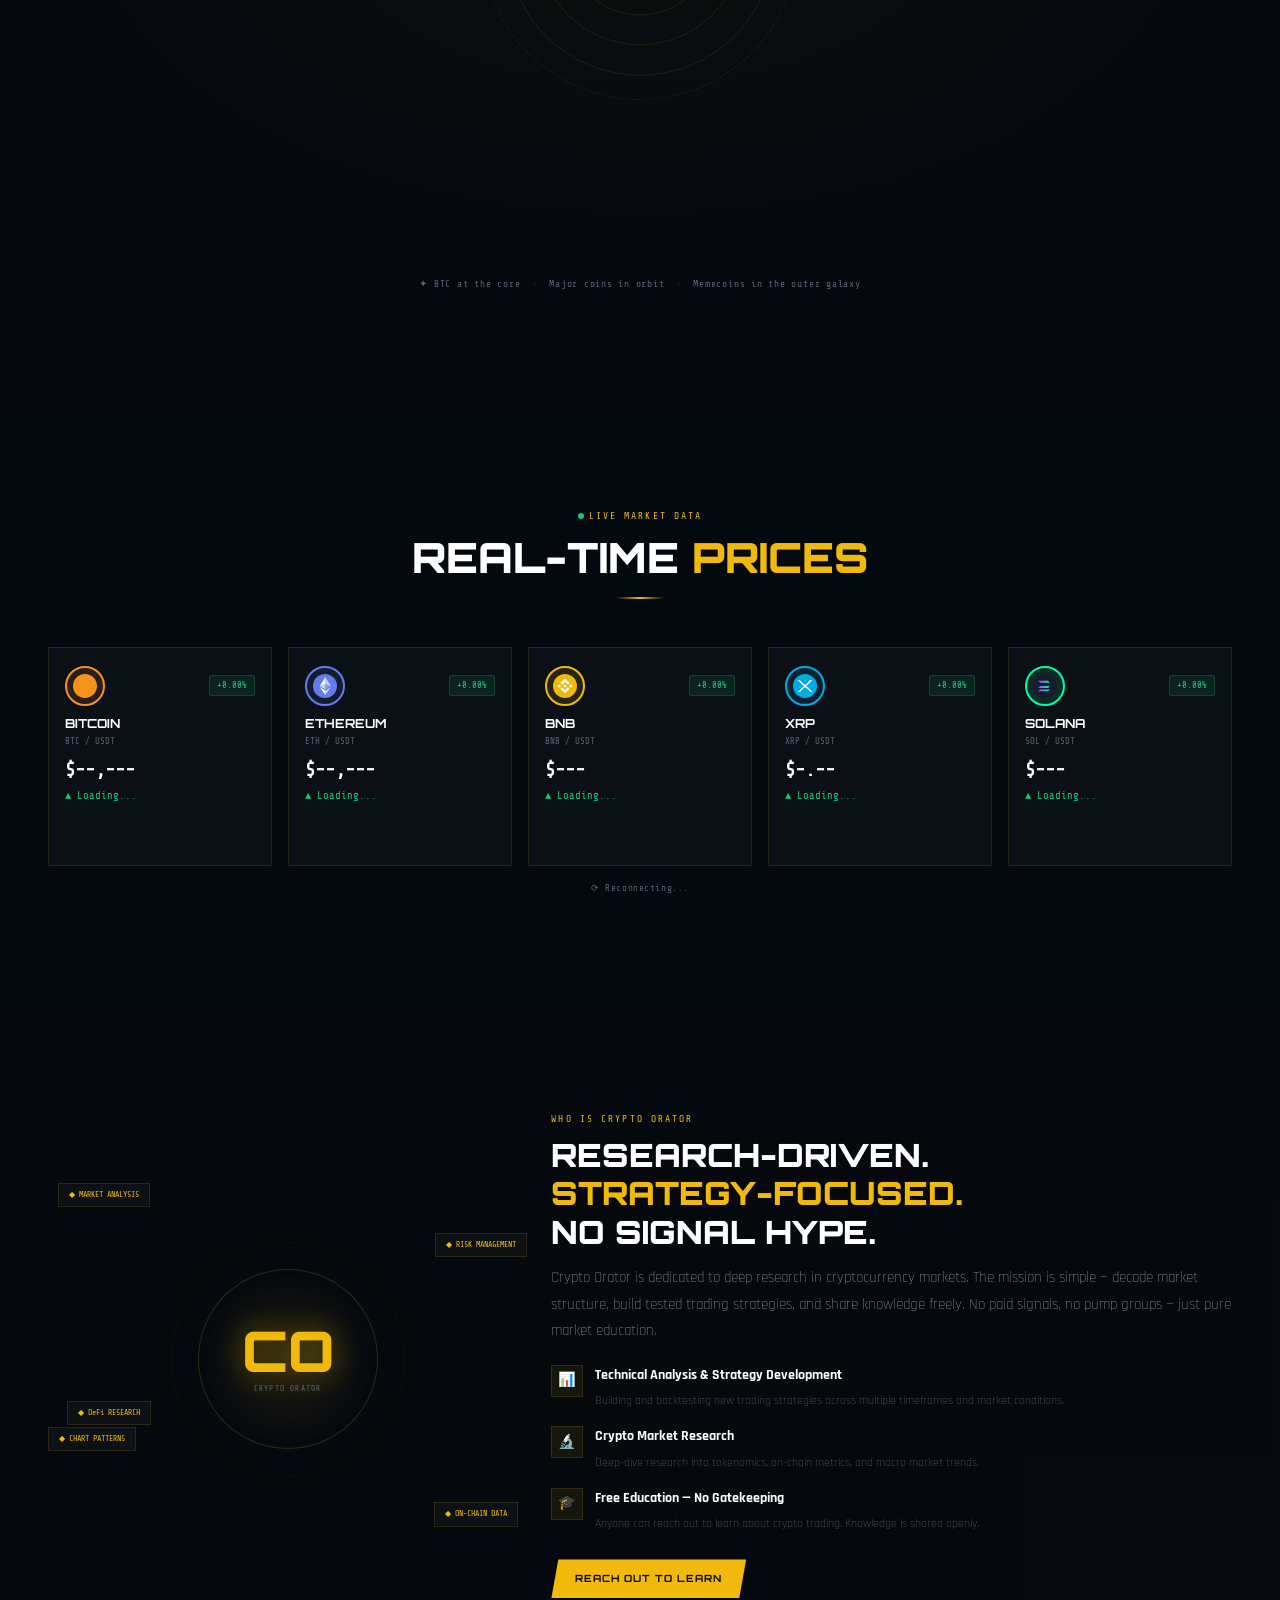
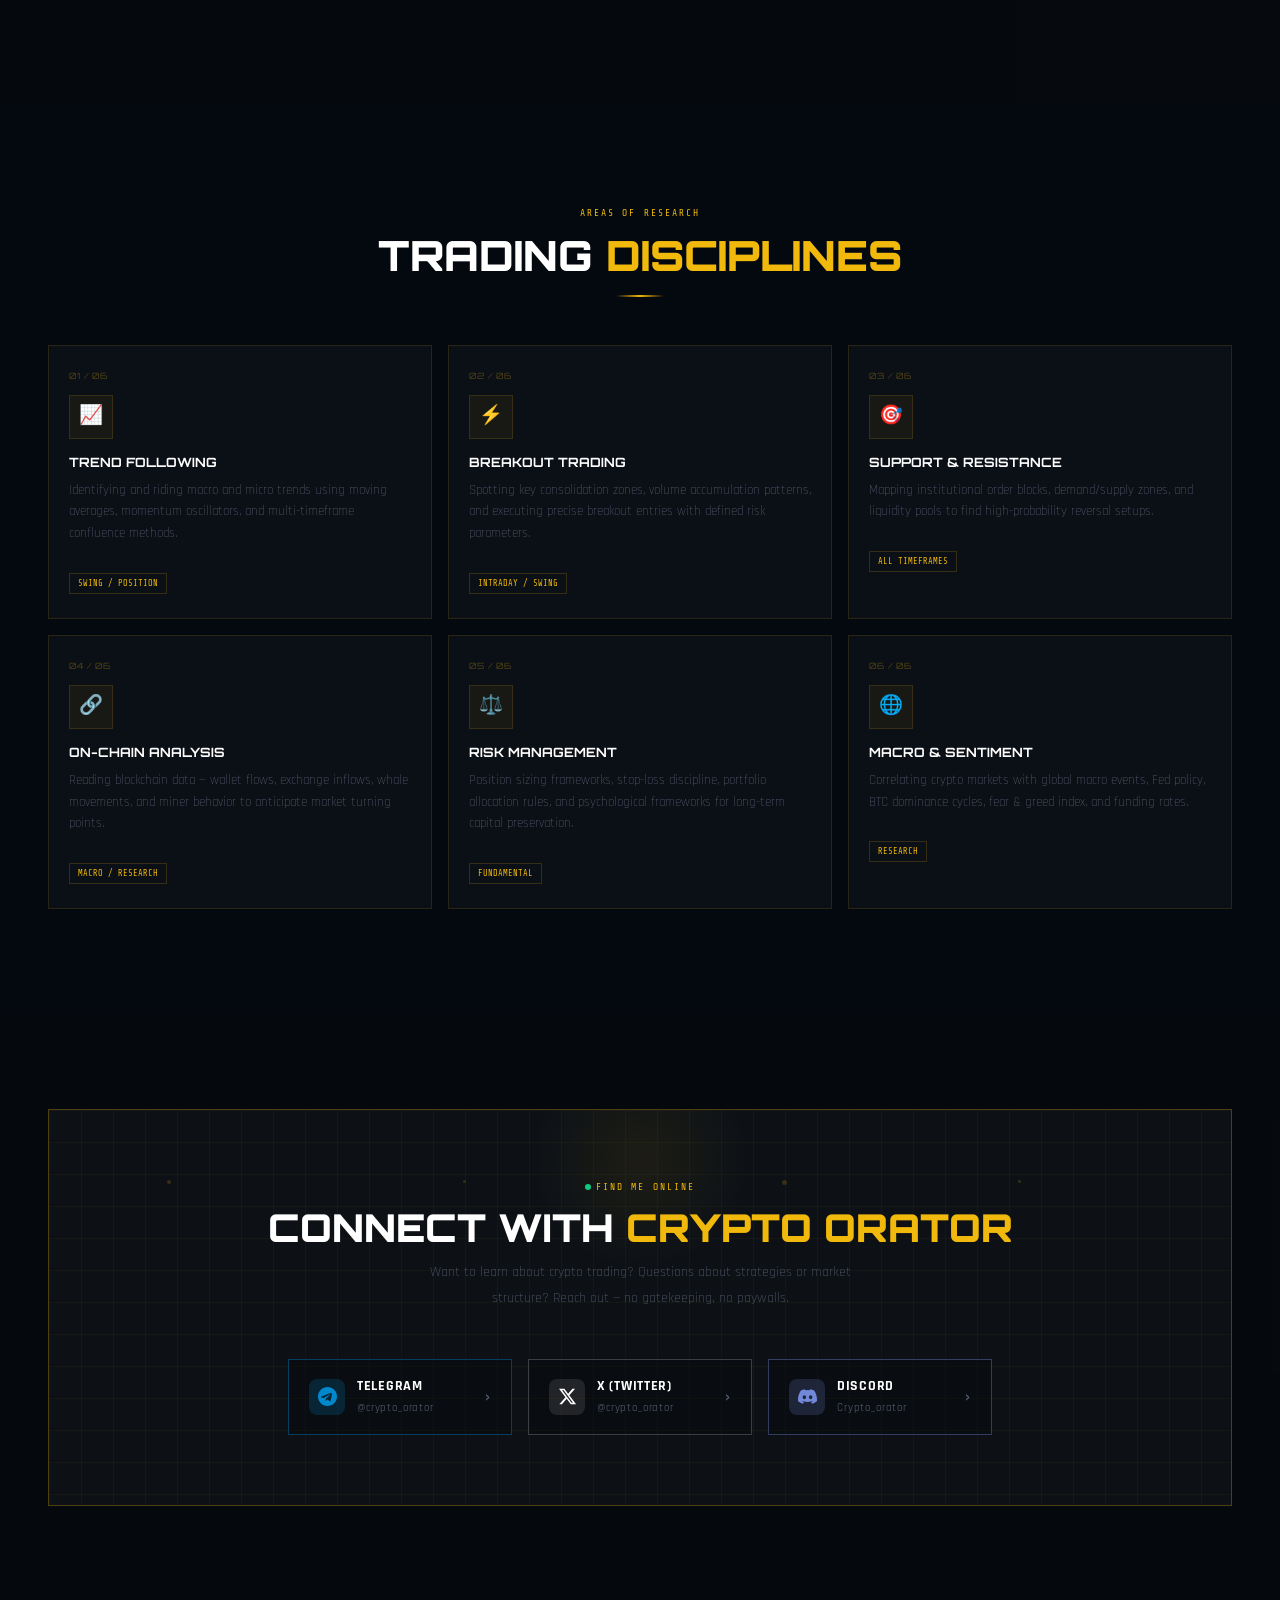
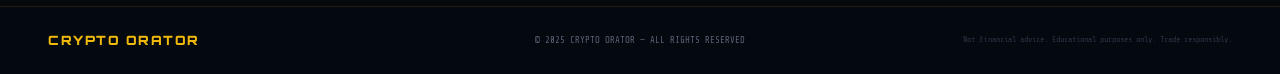
==== commit daf52e70: "Update index.html" ====
--- a/index.html
+++ b/index.html
@@ -3,670 +3,1151 @@
 <head>
 <meta charset="UTF-8">
 <meta name="viewport" content="width=device-width, initial-scale=1.0">
-<title>CRYPTO ORATOR</title>
+<title>CRYPTO ORATOR — Master the Market</title>
+
+<!-- Bootstrap 5 -->
+<link href="https://cdn.jsdelivr.net/npm/bootstrap@5.3.3/dist/css/bootstrap.min.css" rel="stylesheet">
+<!-- Bootstrap Icons -->
+<link href="https://cdn.jsdelivr.net/npm/bootstrap-icons@1.11.3/font/bootstrap-icons.min.css" rel="stylesheet">
+<!-- Google Fonts -->
 <link href="https://fonts.googleapis.com/css2?family=Orbitron:wght@400;600;700;900&family=Share+Tech+Mono&family=Rajdhani:wght@300;400;500;600;700&display=swap" rel="stylesheet">
+
 <style>
-*{margin:0;padding:0;box-sizing:border-box;}
-html{scroll-behavior:smooth;}
-:root{
-  --gold:#f0b90b;--gold2:#c99a08;
-  --green:#0ecb81;--red:#f6465d;
-  --dark:#04080f;--dark2:#080d17;--dark3:#0d1526;
-  --panel:rgba(255,255,255,0.025);
-  --border:rgba(240,185,11,0.12);--border2:rgba(240,185,11,0.25);
-  --text:#dde1ea;--muted:#5a6478;
-}
-body{background:var(--dark);color:var(--text);font-family:'Rajdhani',sans-serif;overflow-x:hidden;}
-
-/* ===== CURSOR (desktop only) ===== */
-.cursor,.cursor-ring{display:none;}
-@media(pointer:fine){
-  body{cursor:none;}
-  .cursor{display:block;position:fixed;width:10px;height:10px;background:var(--gold);border-radius:50%;pointer-events:none;z-index:9999;transform:translate(-50%,-50%);mix-blend-mode:difference;}
-  .cursor-ring{display:block;position:fixed;width:36px;height:36px;border:1.5px solid rgba(240,185,11,0.7);border-radius:50%;pointer-events:none;z-index:9998;transform:translate(-50%,-50%);transition:all .14s ease;}
-}
-
-/* ===== FIXED BG ===== */
-#bg-canvas{position:fixed;inset:0;z-index:0;pointer-events:none;}
-.grid-overlay{position:fixed;inset:0;z-index:0;pointer-events:none;background-image:linear-gradient(rgba(240,185,11,0.025) 1px,transparent 1px),linear-gradient(90deg,rgba(240,185,11,0.025) 1px,transparent 1px);background-size:55px 55px;}
-.scanline{position:fixed;top:0;left:0;right:0;height:2px;background:linear-gradient(90deg,transparent,rgba(240,185,11,0.25),transparent);z-index:9990;animation:scan 10s linear infinite;pointer-events:none;}
-@keyframes scan{0%{top:0;opacity:1;}96%{opacity:.5;}100%{top:100vh;opacity:0;}}
-body::after{content:'';position:fixed;inset:0;background-image:url("data:image/svg+xml,%3Csvg viewBox='0 0 200 200' xmlns='http://www.w3.org/2000/svg'%3E%3Cfilter id='n'%3E%3CfeTurbulence type='fractalNoise' baseFrequency='.85' numOctaves='4' stitchTiles='stitch'/%3E%3C/filter%3E%3Crect width='100%25' height='100%25' filter='url(%23n)' opacity='0.025'/%3E%3C/svg%3E");pointer-events:none;z-index:9985;opacity:.6;}
-
-/* ===== NAV ===== */
-nav{position:fixed;top:0;left:0;right:0;z-index:1000;padding:0 24px;height:60px;display:flex;align-items:center;justify-content:space-between;background:rgba(4,8,15,0.92);backdrop-filter:blur(24px);border-bottom:1px solid var(--border);}
-.nav-logo{font-family:'Orbitron',monospace;font-weight:900;font-size:.85rem;color:var(--gold);text-decoration:none;display:flex;align-items:center;gap:10px;letter-spacing:.1em;}
-.nav-logo-icon{width:32px;height:32px;border:2px solid var(--gold);display:flex;align-items:center;justify-content:center;position:relative;animation:logopulse 3s ease-in-out infinite;flex-shrink:0;}
-.nav-logo-icon svg{width:18px;height:18px;}
-@keyframes logopulse{0%,100%{box-shadow:0 0 0 0 rgba(240,185,11,.3);}50%{box-shadow:0 0 0 6px rgba(240,185,11,0);}}
-.nav-links{display:flex;gap:24px;list-style:none;}
-.nav-links a{font-family:'Rajdhani',sans-serif;font-weight:600;font-size:.78rem;color:var(--muted);text-decoration:none;letter-spacing:.1em;text-transform:uppercase;transition:color .3s;position:relative;}
-.nav-links a::after{content:'';position:absolute;bottom:-3px;left:0;width:0;height:1px;background:var(--gold);transition:width .3s;}
-.nav-links a:hover{color:var(--gold);}
-.nav-links a:hover::after{width:100%;}
-.nav-cta{font-family:'Orbitron',monospace;font-size:.62rem;font-weight:700;letter-spacing:.12em;color:var(--dark);background:var(--gold);border:none;padding:8px 18px;text-decoration:none;transition:all .3s;clip-path:polygon(8px 0%,100% 0%,calc(100% - 8px) 100%,0% 100%);white-space:nowrap;}
-.nav-cta:hover{background:#fff;transform:translateY(-1px);}
-/* Hamburger */
-.nav-hamburger{display:none;flex-direction:column;gap:5px;cursor:pointer;padding:4px;background:none;border:none;}
-.nav-hamburger span{display:block;width:22px;height:2px;background:var(--gold);transition:all .3s;}
-/* Mobile menu */
-.mobile-menu{display:none;position:fixed;top:60px;left:0;right:0;background:rgba(4,8,15,0.98);backdrop-filter:blur(24px);border-bottom:1px solid var(--border);z-index:999;padding:20px 24px;flex-direction:column;gap:0;}
-.mobile-menu.open{display:flex;}
-.mobile-menu a{display:block;font-family:'Rajdhani',sans-serif;font-weight:600;font-size:1rem;color:var(--text);text-decoration:none;letter-spacing:.1em;text-transform:uppercase;padding:14px 0;border-bottom:1px solid var(--border);transition:color .3s;}
-.mobile-menu a:last-child{border-bottom:none;color:var(--gold);}
-.mobile-menu a:hover{color:var(--gold);}
-
-/* ===== TICKER ===== */
-.ticker-wrap{position:fixed;top:60px;left:0;right:0;z-index:999;background:rgba(4,8,15,.95);border-bottom:1px solid var(--border);overflow:hidden;height:34px;}
-.ticker-track{display:flex;align-items:center;height:100%;animation:tickscroll 30s linear infinite;white-space:nowrap;width:max-content;}
-.ticker-track:hover{animation-play-state:paused;}
-@keyframes tickscroll{0%{transform:translateX(0);}100%{transform:translateX(-50%);}}
-.ticker-item{display:inline-flex;align-items:center;gap:7px;padding:0 20px;font-family:'Share Tech Mono',monospace;font-size:.7rem;border-right:1px solid var(--border);}
-.ticker-sym{color:var(--gold);font-weight:700;}
-.ticker-price{color:var(--text);}
-.ticker-chg.up{color:var(--green);}
-.ticker-chg.dn{color:var(--red);}
-
-/* ===== WRAPPER ===== */
-.wrapper{position:relative;z-index:10;}
-
-/* ===== HERO ===== */
-.hero{min-height:100vh;padding:120px 24px 80px;display:flex;flex-direction:column;align-items:flex-start;justify-content:center;position:relative;overflow:hidden;}
-.hero-content{max-width:640px;position:relative;z-index:2;width:100%;}
-.hero-tag{font-family:'Share Tech Mono',monospace;font-size:.62rem;color:var(--gold);letter-spacing:.18em;text-transform:uppercase;display:flex;align-items:center;gap:10px;margin-bottom:20px;opacity:0;animation:fadeUp .8s .2s forwards;}
-.hero-tag::before{content:'';width:28px;height:1px;background:var(--gold);flex-shrink:0;}
-.hero-h1{font-family:'Orbitron',monospace;font-weight:900;font-size:clamp(2rem,8vw,4.8rem);line-height:1.05;color:#fff;margin-bottom:18px;opacity:0;animation:fadeUp .8s .4s forwards;}
-.hero-h1 .accent{color:var(--gold);position:relative;}
-.hero-h1 .accent::after{content:'';position:absolute;bottom:0;left:0;right:0;height:3px;background:linear-gradient(90deg,var(--gold),transparent);}
-.hero-sub{font-size:1rem;font-weight:300;color:var(--muted);line-height:1.75;max-width:500px;margin-bottom:40px;opacity:0;animation:fadeUp .8s .6s forwards;}
-.hero-btns{display:flex;gap:12px;flex-wrap:wrap;opacity:0;animation:fadeUp .8s .8s forwards;}
-.btn-gold{font-family:'Orbitron',monospace;font-size:.65rem;font-weight:700;letter-spacing:.12em;color:var(--dark);background:var(--gold);border:none;padding:12px 26px;text-decoration:none;clip-path:polygon(8px 0%,100% 0%,calc(100% - 8px) 100%,0% 100%);transition:all .3s;position:relative;overflow:hidden;display:inline-block;}
-.btn-gold::before{content:'';position:absolute;inset:0;background:rgba(255,255,255,.2);transform:translateX(-100%) skewX(-15deg);transition:transform .4s;}
-.btn-gold:hover::before{transform:translateX(200%) skewX(-15deg);}
-.btn-gold:hover{transform:translateY(-2px);box-shadow:0 8px 28px rgba(240,185,11,.35);}
-.btn-outline{font-family:'Orbitron',monospace;font-size:.65rem;font-weight:700;letter-spacing:.12em;color:var(--gold);background:transparent;border:1px solid var(--gold);padding:12px 26px;text-decoration:none;clip-path:polygon(8px 0%,100% 0%,calc(100% - 8px) 100%,0% 100%);transition:all .3s;display:inline-block;}
-.btn-outline:hover{background:rgba(240,185,11,.08);transform:translateY(-2px);}
-
-/* Hero stats — inline on mobile, absolute on desktop */
-.hero-stats{display:flex;flex-direction:row;gap:12px;margin-top:40px;flex-wrap:wrap;opacity:0;animation:fadeUp .8s 1s forwards;}
-.stat-card{background:var(--panel);border:1px solid var(--border);padding:14px 18px;position:relative;overflow:hidden;flex:1;min-width:110px;}
-.stat-card::before{content:'';position:absolute;top:0;left:0;width:3px;height:100%;background:var(--gold);}
-.stat-label{font-family:'Share Tech Mono',monospace;font-size:.55rem;color:var(--muted);letter-spacing:.1em;text-transform:uppercase;margin-bottom:4px;}
-.stat-value{font-family:'Orbitron',monospace;font-weight:900;font-size:1.3rem;color:var(--gold);}
-.stat-badge{font-family:'Share Tech Mono',monospace;font-size:.55rem;color:var(--green);margin-top:3px;}
-
-/* ===== SECTION HEADER ===== */
-.sec-header{text-align:center;margin-bottom:48px;}
-.sec-eye{font-family:'Share Tech Mono',monospace;font-size:.65rem;color:var(--gold);letter-spacing:.22em;text-transform:uppercase;margin-bottom:12px;display:block;}
-.sec-title{font-family:'Orbitron',monospace;font-weight:900;font-size:clamp(1.5rem,5vw,2.6rem);color:#fff;}
-.sec-title span{color:var(--gold);}
-.sec-line{width:50px;height:2px;background:linear-gradient(90deg,transparent,var(--gold),transparent);margin:16px auto 0;}
-
-/* ===== GALAXY SECTION ===== */
-.section-galaxy{padding:80px 24px;position:relative;overflow:hidden;}
-.galaxy-bg{position:absolute;inset:0;background:radial-gradient(ellipse 80% 60% at 50% 50%,rgba(240,185,11,.03) 0%,transparent 70%);pointer-events:none;}
-.orbit-arena{position:relative;width:320px;height:320px;margin:0 auto;}
-.orbit-ring{position:absolute;top:50%;left:50%;border-radius:50%;border:1px solid rgba(240,185,11,0.1);transform:translate(-50%,-50%);animation:ringglow 3s ease-in-out infinite;}
-@keyframes ringglow{0%,100%{border-color:rgba(240,185,11,.07);}50%{border-color:rgba(240,185,11,.17);}}
-.ring1{width:90px;height:90px;}
-.ring2{width:148px;height:148px;animation-delay:.5s;}
-.ring3{width:206px;height:206px;animation-delay:1s;}
-.ring4{width:268px;height:268px;animation-delay:1.5s;}
-.ring5{width:316px;height:316px;animation-delay:.8s;border-style:dashed;}
-.orbit-sun{position:absolute;top:50%;left:50%;transform:translate(-50%,-50%);width:52px;height:52px;border-radius:50%;background:radial-gradient(circle,#f0b90b 0%,#c99a08 50%,rgba(240,185,11,.1) 80%,transparent 100%);box-shadow:0 0 24px rgba(240,185,11,.6),0 0 50px rgba(240,185,11,.3);display:flex;align-items:center;justify-content:center;z-index:10;animation:sunpulse 4s ease-in-out infinite;}
-@keyframes sunpulse{0%,100%{box-shadow:0 0 24px rgba(240,185,11,.6),0 0 50px rgba(240,185,11,.3);}50%{box-shadow:0 0 36px rgba(240,185,11,.9),0 0 80px rgba(240,185,11,.5);}}
-.orbit-sun svg{width:28px;height:28px;}
-.orbit-path{position:absolute;top:50%;left:50%;transform:translate(-50%,-50%);border-radius:50%;animation:orbitSpin linear infinite;}
-@keyframes orbitSpin{from{transform:translate(-50%,-50%) rotate(0deg);}to{transform:translate(-50%,-50%) rotate(360deg);}}
-.orbit-coin{position:absolute;top:-18px;left:50%;transform:translateX(-50%);width:36px;height:36px;border-radius:50%;display:flex;align-items:center;justify-content:center;animation:coinCounter linear infinite;border:2px solid;}
-@keyframes coinCounter{from{transform:translateX(-50%) rotate(0deg);}to{transform:translateX(-50%) rotate(-360deg);}}
-.orbit-coin svg{width:22px;height:22px;}
-.orbit-coin.meme{width:26px;height:26px;top:-13px;}
-.orbit-coin.meme svg{width:16px;height:16px;}
-.orbit-coin .coin-tooltip{position:absolute;bottom:calc(100% + 6px);left:50%;transform:translateX(-50%);background:rgba(4,8,15,.9);border:1px solid var(--border2);padding:3px 8px;font-family:'Share Tech Mono',monospace;font-size:.55rem;color:var(--gold);white-space:nowrap;opacity:0;pointer-events:none;transition:opacity .2s;}
-.orbit-coin:hover .coin-tooltip{opacity:1;}
-.galaxy-note{text-align:center;font-family:'Share Tech Mono',monospace;font-size:.62rem;color:var(--muted);margin-top:28px;letter-spacing:.08em;}
-
-/* ===== LIVE PRICES ===== */
-.section-prices{padding:80px 24px 60px;}
-.prices-grid{display:grid;grid-template-columns:repeat(2,1fr);gap:12px;}
-.price-card{background:var(--panel);border:1px solid var(--border);padding:18px 16px;position:relative;overflow:hidden;transition:all .4s;}
-.price-card::before{content:'';position:absolute;top:0;left:0;right:0;height:1px;background:linear-gradient(90deg,transparent,var(--gold),transparent);opacity:0;transition:opacity .4s;}
-.price-card:hover{border-color:var(--border2);transform:translateY(-4px);box-shadow:0 16px 32px rgba(0,0,0,.5);}
-.price-card:hover::before{opacity:1;}
-.pc-top{display:flex;align-items:center;justify-content:space-between;margin-bottom:12px;}
-.coin-logo{width:40px;height:40px;border-radius:50%;border:2px solid;display:flex;align-items:center;justify-content:center;overflow:hidden;flex-shrink:0;}
-.coin-logo svg{width:24px;height:24px;}
-.coin-logo.btc{background:rgba(247,147,26,.12);border-color:#f7931a;}
-.coin-logo.eth{background:rgba(98,126,234,.12);border-color:#627eea;}
-.coin-logo.bnb{background:rgba(240,185,11,.12);border-color:var(--gold);}
-.coin-logo.xrp{background:rgba(0,170,228,.12);border-color:#00aae4;}
-.coin-logo.sol{background:rgba(0,255,163,.12);border-color:#00ffa3;}
-.price-badge{font-family:'Share Tech Mono',monospace;font-size:.56rem;padding:3px 7px;border-radius:2px;}
-.price-badge.up{background:rgba(14,203,129,.1);color:var(--green);border:1px solid rgba(14,203,129,.2);}
-.price-badge.dn{background:rgba(246,70,93,.1);color:var(--red);border:1px solid rgba(246,70,93,.2);}
-.coin-name{font-family:'Orbitron',monospace;font-weight:700;font-size:.78rem;color:#fff;margin-bottom:2px;}
-.coin-pair{font-family:'Share Tech Mono',monospace;font-size:.58rem;color:var(--muted);}
-.coin-price{font-family:'Share Tech Mono',monospace;font-size:1.15rem;color:#fff;font-weight:700;margin:8px 0 4px;letter-spacing:-.01em;transition:color .2s;}
-.coin-chg{font-family:'Share Tech Mono',monospace;font-size:.68rem;}
-.coin-chg.up{color:var(--green);}
-.coin-chg.dn{color:var(--red);}
-.mini-chart{height:34px;margin-top:12px;}
-.mini-chart svg{width:100%;height:100%;}
-.api-status{font-family:'Share Tech Mono',monospace;font-size:.6rem;color:var(--muted);text-align:center;margin-top:16px;letter-spacing:.07em;}
-.live-dot{display:inline-block;width:6px;height:6px;background:var(--green);border-radius:50%;margin-right:5px;animation:blink 1s ease-in-out infinite;}
-@keyframes blink{0%,100%{opacity:1;}50%{opacity:.15;}}
-/* 5th card full width on 2-col grid */
-.price-card.full-w{grid-column:1 / -1;}
-
-/* ===== ABOUT ===== */
-.section-about{padding:80px 24px;}
-.about-grid{display:grid;grid-template-columns:1fr;gap:48px;}
-.about-visual{position:relative;height:300px;}
-.about-orb{position:absolute;top:50%;left:50%;transform:translate(-50%,-50%);width:180px;height:180px;border-radius:50%;background:radial-gradient(circle,rgba(240,185,11,.12) 0%,transparent 70%);border:1px solid rgba(240,185,11,.18);animation:orbpulse 4s ease-in-out infinite;}
-@keyframes orbpulse{0%,100%{transform:translate(-50%,-50%) scale(1);opacity:.6;}50%{transform:translate(-50%,-50%) scale(1.1);opacity:1;}}
-.about-orb::after{content:'';position:absolute;inset:-30px;border-radius:50%;border:1px dashed rgba(240,185,11,.05);animation:spinn 18s linear infinite;}
-@keyframes spinn{to{transform:rotate(360deg);}}
-.about-center{position:absolute;top:50%;left:50%;transform:translate(-50%,-50%);text-align:center;z-index:2;}
-.about-center .big{font-family:'Orbitron',monospace;font-size:3.5rem;font-weight:900;color:var(--gold);line-height:1;text-shadow:0 0 30px rgba(240,185,11,.45);}
-.about-center .sm{font-family:'Share Tech Mono',monospace;font-size:.5rem;color:var(--muted);letter-spacing:.18em;text-transform:uppercase;margin-top:4px;}
-.chips-wrap{position:absolute;inset:0;}
-.chip{position:absolute;background:var(--panel);border:1px solid var(--border);padding:5px 10px;font-family:'Share Tech Mono',monospace;font-size:.55rem;color:var(--gold);white-space:nowrap;animation:floatchip 6s ease-in-out infinite;}
-.chip:nth-child(1){top:8%;left:2%;animation-delay:0s;}
-.chip:nth-child(2){top:20%;right:4%;animation-delay:1s;}
-.chip:nth-child(3){bottom:28%;left:0%;animation-delay:2s;}
-.chip:nth-child(4){bottom:10%;right:4%;animation-delay:.5s;}
-.chip:nth-child(5){top:62%;left:5%;animation-delay:1.5s;}
-@keyframes floatchip{0%,100%{transform:translateY(0);}50%{transform:translateY(-8px);}}
-.about-heading{font-family:'Orbitron',monospace;font-weight:900;font-size:clamp(1.4rem,5vw,2.2rem);color:#fff;line-height:1.2;margin-bottom:16px;}
-.about-heading span{color:var(--gold);}
-.about-desc{font-size:.95rem;font-weight:300;color:#8892a4;line-height:1.8;margin-bottom:28px;}
-.feature-row{display:flex;align-items:flex-start;gap:12px;margin-bottom:14px;}
-.feat-icon{width:32px;height:32px;background:rgba(240,185,11,.07);border:1px solid var(--border);display:flex;align-items:center;justify-content:center;font-size:.88rem;flex-shrink:0;}
-.feat-text strong{font-family:'Rajdhani',sans-serif;font-weight:700;font-size:.9rem;color:#fff;display:block;margin-bottom:2px;}
-.feat-text span{font-size:.8rem;color:var(--muted);font-weight:300;}
-
-/* ===== STRATEGIES ===== */
-.section-strategies{padding:80px 24px;background:linear-gradient(180deg,transparent,rgba(240,185,11,.015),transparent);}
-.strat-grid{display:grid;grid-template-columns:1fr;gap:16px;margin-top:40px;}
-.strat-card{background:var(--panel);border:1px solid var(--border);padding:24px 22px;position:relative;overflow:hidden;transition:all .4s;}
-.strat-card::before{content:'';position:absolute;top:0;left:0;right:0;height:2px;background:linear-gradient(90deg,transparent,var(--gold),transparent);opacity:0;transition:opacity .4s;}
-.strat-card:hover::before{opacity:1;}
-.strat-card:hover{transform:translateY(-4px);border-color:rgba(240,185,11,.28);box-shadow:0 20px 40px rgba(0,0,0,.4);}
-.strat-num{font-family:'Orbitron',monospace;font-size:.56rem;color:var(--gold);opacity:.35;letter-spacing:.12em;margin-bottom:14px;}
-.strat-ico{width:44px;height:44px;background:rgba(240,185,11,.05);border:1px solid rgba(240,185,11,.14);display:flex;align-items:center;justify-content:center;font-size:1.2rem;margin-bottom:16px;transition:all .3s;}
-.strat-card:hover .strat-ico{background:rgba(240,185,11,.1);border-color:rgba(240,185,11,.32);}
-.strat-title{font-family:'Orbitron',monospace;font-weight:700;font-size:.82rem;color:#fff;margin-bottom:8px;letter-spacing:.04em;}
-.strat-desc{font-size:.85rem;font-weight:300;color:var(--muted);line-height:1.65;}
-.strat-tag{display:inline-block;margin-top:14px;font-family:'Share Tech Mono',monospace;font-size:.56rem;color:var(--gold);border:1px solid rgba(240,185,11,.18);padding:3px 8px;letter-spacing:.08em;}
-
-/* ===== CONNECT ===== */
-.section-connect{padding:80px 24px;}
-.connect-box{position:relative;overflow:hidden;border:1px solid var(--border2);background:var(--panel);padding:48px 24px;text-align:center;}
-.connect-grid{position:absolute;inset:0;background-image:linear-gradient(rgba(240,185,11,.04) 1px,transparent 1px),linear-gradient(90deg,rgba(240,185,11,.04) 1px,transparent 1px);background-size:36px 36px;animation:gridmove 8s linear infinite;pointer-events:none;}
-@keyframes gridmove{0%{background-position:0 0;}100%{background-position:36px 36px;}}
-.connect-box::before{content:'';position:absolute;top:-60px;left:50%;transform:translateX(-50%);width:240px;height:240px;background:radial-gradient(circle,rgba(240,185,11,.07) 0%,transparent 70%);pointer-events:none;}
-.c-particle{position:absolute;border-radius:50%;background:rgba(240,185,11,.2);pointer-events:none;animation:cpart linear infinite;}
-@keyframes cpart{0%{transform:translateY(100%);opacity:0;}20%{opacity:1;}80%{opacity:1;}100%{transform:translateY(-120%);opacity:0;}}
-.connect-title{font-family:'Orbitron',monospace;font-weight:900;font-size:clamp(1.4rem,5vw,2.4rem);color:#fff;margin:12px 0;position:relative;z-index:2;}
-.connect-title span{color:var(--gold);}
-.connect-desc{font-size:.92rem;font-weight:300;color:var(--muted);max-width:440px;margin:0 auto 40px;line-height:1.75;position:relative;z-index:2;}
-.socials{display:flex;justify-content:center;gap:14px;flex-wrap:wrap;position:relative;z-index:2;}
-.soc-btn{display:flex;align-items:center;gap:10px;padding:14px 20px;border:1px solid;color:#fff;text-decoration:none;font-family:'Rajdhani',sans-serif;font-weight:600;font-size:.85rem;letter-spacing:.06em;transition:all .35s;position:relative;overflow:hidden;background:rgba(0,0,0,.3);backdrop-filter:blur(8px);flex:1;min-width:160px;max-width:240px;}
-.soc-btn::before{content:'';position:absolute;inset:0;opacity:0;transition:opacity .35s;}
-.soc-btn:hover::before{opacity:1;}
-.soc-btn:hover{transform:translateY(-3px) scale(1.02);}
-.soc-tg{border-color:rgba(0,136,204,.4);}
-.soc-tg::before{background:linear-gradient(135deg,rgba(0,136,204,.2),rgba(0,136,204,.05));}
-.soc-tg:hover{box-shadow:0 10px 28px rgba(0,136,204,.3);}
-.soc-tw{border-color:rgba(255,255,255,.2);}
-.soc-tw::before{background:linear-gradient(135deg,rgba(255,255,255,.1),rgba(255,255,255,.02));}
-.soc-tw:hover{box-shadow:0 10px 28px rgba(255,255,255,.12);}
-.soc-dc{border-color:rgba(114,137,218,.4);}
-.soc-dc::before{background:linear-gradient(135deg,rgba(114,137,218,.2),rgba(114,137,218,.05));}
-.soc-dc:hover{box-shadow:0 10px 28px rgba(114,137,218,.3);}
-.soc-icon{width:34px;height:34px;border-radius:8px;display:flex;align-items:center;justify-content:center;flex-shrink:0;}
-.soc-tg .soc-icon{background:rgba(0,136,204,.2);}
-.soc-tw .soc-icon{background:rgba(255,255,255,.1);}
-.soc-dc .soc-icon{background:rgba(114,137,218,.2);}
-.soc-icon svg{width:18px;height:18px;}
-.soc-info{text-align:left;}
-.soc-info strong{display:block;font-weight:700;font-size:.88rem;letter-spacing:.05em;}
-.soc-info span{font-size:.7rem;color:var(--muted);font-weight:400;}
-
-/* ===== FOOTER ===== */
-footer{border-top:1px solid var(--border);padding:24px;display:flex;flex-direction:column;gap:8px;align-items:center;text-align:center;}
-.foot-logo{font-family:'Orbitron',monospace;font-weight:900;font-size:.82rem;color:var(--gold);letter-spacing:.14em;}
-.foot-copy{font-family:'Share Tech Mono',monospace;font-size:.58rem;color:var(--muted);}
-.foot-disc{font-family:'Share Tech Mono',monospace;font-size:.55rem;color:#2d3344;line-height:1.5;}
-
-/* ===== ANIMATIONS ===== */
-@keyframes fadeUp{from{opacity:0;transform:translateY(24px);}to{opacity:1;transform:translateY(0);}}
-.reveal{opacity:0;transform:translateY(32px);transition:all .8s cubic-bezier(.16,1,.3,1);}
-.reveal.visible{opacity:1;transform:translateY(0);}
-.rd1{transition-delay:.08s;}.rd2{transition-delay:.16s;}.rd3{transition-delay:.24s;}.rd4{transition-delay:.32s;}.rd5{transition-delay:.4s;}
-
-/* ===========================
-   TABLET (640px+)
-=========================== */
-@media(min-width:640px){
-  nav{padding:0 32px;}
-  .hero{padding:130px 40px 80px;}
-  .section-galaxy,.section-prices,.section-about,.section-strategies,.section-connect{padding-left:40px;padding-right:40px;}
-  footer{padding:24px 40px;}
-  .prices-grid{grid-template-columns:repeat(3,1fr);}
-  .price-card.full-w{grid-column:auto;}
-  .strat-grid{grid-template-columns:repeat(2,1fr);}
-  .about-grid{grid-template-columns:1fr 1fr;gap:48px;align-items:center;}
-  .about-visual{height:380px;}
-  .orbit-arena{width:440px;height:440px;}
-  .ring1{width:120px;height:120px;}
-  .ring2{width:196px;height:196px;}
-  .ring3{width:272px;height:272px;}
-  .ring4{width:360px;height:360px;}
-  .ring5{width:436px;height:436px;}
-  .orbit-sun{width:68px;height:68px;}
-  .orbit-sun svg{width:36px;height:36px;}
-  .orbit-coin{width:40px;height:40px;top:-20px;}
-  .orbit-coin.meme{width:30px;height:30px;top:-15px;}
-  .socials{flex-wrap:nowrap;}
-  .soc-btn{flex:auto;min-width:auto;}
-  footer{flex-direction:row;justify-content:space-between;text-align:left;padding:24px 40px;}
-}
-
-/* ===========================
-   DESKTOP (1024px+)
-=========================== */
-@media(min-width:1024px){
-  nav{padding:0 48px;height:68px;}
-  .ticker-wrap{top:68px;}
-  .hero{padding:160px 80px 80px;flex-direction:row;align-items:center;min-height:100vh;}
-  .hero-content{max-width:580px;}
-  .hero-stats{flex-direction:column;position:absolute;right:80px;top:50%;transform:translateY(-50%);margin-top:0;animation:fadeLeft .8s 1s forwards;}
-  .stat-card{min-width:180px;}
-  .nav-hamburger{display:none !important;}
-  .nav-links{display:flex !important;}
-  .nav-cta{display:inline-block !important;}
-  .section-galaxy,.section-prices,.section-about,.section-strategies,.section-connect{padding-left:80px;padding-right:80px;}
-  footer{padding:28px 80px;}
-  .orbit-arena{width:620px;height:620px;}
-  .ring1{width:170px;height:170px;}
-  .ring2{width:280px;height:280px;}
-  .ring3{width:390px;height:390px;}
-  .ring4{width:510px;height:510px;}
-  .ring5{width:616px;height:616px;}
-  .orbit-sun{width:88px;height:88px;}
-  .orbit-sun svg{width:44px;height:44px;}
-  .orbit-coin{width:44px;height:44px;top:-22px;}
-  .orbit-coin svg{width:26px;height:26px;}
-  .orbit-coin.meme{width:34px;height:34px;top:-17px;}
-  .orbit-coin.meme svg{width:20px;height:20px;}
-  .prices-grid{grid-template-columns:repeat(5,1fr);}
-  .strat-grid{grid-template-columns:repeat(3,1fr);}
-  .about-grid{grid-template-columns:1fr 1fr;}
-  .about-visual{height:460px;}
-  .about-orb{width:240px;height:240px;}
-  .connect-box{padding:70px 60px;}
-  .section-galaxy{padding-top:100px;padding-bottom:100px;}
-  .section-prices{padding-top:100px;padding-bottom:100px;}
-  .section-about{padding-top:100px;padding-bottom:100px;}
-  .section-strategies{padding-top:100px;padding-bottom:100px;}
-  .section-connect{padding-top:100px;padding-bottom:100px;}
-}
-
-/* ===========================
-   MOBILE NAV (max 1023px)
-=========================== */
-@media(max-width:1023px){
-  .nav-links{display:none !important;}
-  .nav-cta{display:none !important;}
-  .nav-hamburger{display:flex !important;}
-  .hero-stats{position:static;transform:none;animation:fadeUp .8s 1s forwards;}
-}
-
-@keyframes fadeLeft{from{opacity:0;transform:translateX(24px) translateY(-50%);}to{opacity:1;transform:translateX(0) translateY(-50%);}}
+/* ============================================================
+   ROOT VARIABLES
+============================================================ */
+:root {
+  --gold: #f0b90b;
+  --gold-dim: #c99a08;
+  --green: #0ecb81;
+  --red: #f6465d;
+  --dark: #04080f;
+  --dark2: #080d17;
+  --panel: rgba(255,255,255,0.03);
+  --border: rgba(240,185,11,0.13);
+  --border2: rgba(240,185,11,0.28);
+  --text: #dde1ea;
+  --muted: #5a6478;
+  --nav-h: 62px;
+}
+
+/* ============================================================
+   GLOBAL
+============================================================ */
+*, *::before, *::after { box-sizing: border-box; }
+html { scroll-behavior: smooth; -webkit-text-size-adjust: 100%; }
+body {
+  background: var(--dark);
+  color: var(--text);
+  font-family: 'Rajdhani', sans-serif;
+  overflow-x: hidden;
+  -webkit-font-smoothing: antialiased;
+}
+a { -webkit-tap-highlight-color: transparent; }
+
+/* ============================================================
+   BACKGROUND LAYERS
+============================================================ */
+#bg-canvas { position: fixed; inset: 0; z-index: 0; pointer-events: none; }
+.grid-bg {
+  position: fixed; inset: 0; z-index: 0; pointer-events: none;
+  background-image:
+    linear-gradient(rgba(240,185,11,.022) 1px, transparent 1px),
+    linear-gradient(90deg, rgba(240,185,11,.022) 1px, transparent 1px);
+  background-size: 44px 44px;
+}
+.scanline {
+  position: fixed; top: 0; left: 0; right: 0; height: 2px;
+  background: linear-gradient(90deg, transparent, rgba(240,185,11,.25), transparent);
+  z-index: 9990; animation: scan 10s linear infinite; pointer-events: none;
+}
+@keyframes scan {
+  0% { top: 0; opacity: 1; }
+  96% { opacity: .4; }
+  100% { top: 100vh; opacity: 0; }
+}
+body::after {
+  content: ''; position: fixed; inset: 0;
+  background-image: url("data:image/svg+xml,%3Csvg viewBox='0 0 200 200' xmlns='http://www.w3.org/2000/svg'%3E%3Cfilter id='n'%3E%3CfeTurbulence type='fractalNoise' baseFrequency='.85' numOctaves='4' stitchTiles='stitch'/%3E%3C/filter%3E%3Crect width='100%25' height='100%25' filter='url(%23n)' opacity='0.025'/%3E%3C/svg%3E");
+  pointer-events: none; z-index: 9985; opacity: .5;
+}
+
+/* ============================================================
+   CURSOR (desktop)
+============================================================ */
+.cursor, .cursor-ring { display: none; }
+@media (pointer: fine) {
+  body { cursor: none; }
+  .cursor {
+    display: block; position: fixed; width: 10px; height: 10px;
+    background: var(--gold); border-radius: 50%; pointer-events: none;
+    z-index: 9999; transform: translate(-50%,-50%); mix-blend-mode: difference;
+  }
+  .cursor-ring {
+    display: block; position: fixed; width: 36px; height: 36px;
+    border: 1.5px solid rgba(240,185,11,.7); border-radius: 50%;
+    pointer-events: none; z-index: 9998; transform: translate(-50%,-50%);
+    transition: all .14s ease;
+  }
+}
+
+/* ============================================================
+   TICKER
+============================================================ */
+.ticker-wrap {
+  position: fixed; top: var(--nav-h); left: 0; right: 0; z-index: 1020;
+  background: rgba(4,8,15,.97); border-bottom: 1px solid var(--border);
+  overflow: hidden; height: 32px;
+}
+.ticker-track {
+  display: flex; align-items: center; height: 100%;
+  animation: tickscroll 25s linear infinite; white-space: nowrap; width: max-content;
+}
+@keyframes tickscroll { 0% { transform: translateX(0); } 100% { transform: translateX(-50%); } }
+.ticker-item {
+  display: inline-flex; align-items: center; gap: 6px;
+  padding: 0 18px; font-family: 'Share Tech Mono', monospace;
+  font-size: .68rem; border-right: 1px solid var(--border);
+}
+.t-sym { color: var(--gold); font-weight: 700; }
+.t-chg.up { color: var(--green); }
+.t-chg.dn { color: var(--red); }
+
+/* ============================================================
+   NAVBAR (Bootstrap override)
+============================================================ */
+.navbar {
+  height: var(--nav-h);
+  background: rgba(4,8,15,.95) !important;
+  backdrop-filter: blur(20px);
+  border-bottom: 1px solid var(--border);
+  padding: 0 1rem;
+}
+.navbar-brand {
+  font-family: 'Orbitron', monospace;
+  font-weight: 900; font-size: .82rem;
+  color: var(--gold) !important;
+  letter-spacing: .1em; display: flex; align-items: center; gap: 9px;
+}
+.brand-icon {
+  width: 30px; height: 30px; border: 2px solid var(--gold);
+  display: flex; align-items: center; justify-content: center;
+  flex-shrink: 0; animation: logopulse 3s ease-in-out infinite;
+}
+.brand-icon svg { width: 16px; height: 16px; }
+@keyframes logopulse {
+  0%,100% { box-shadow: 0 0 0 0 rgba(240,185,11,.3); }
+  50% { box-shadow: 0 0 0 6px rgba(240,185,11,0); }
+}
+.navbar-toggler {
+  border: 1px solid rgba(240,185,11,.4);
+  padding: 6px 8px; color: var(--gold);
+}
+.navbar-toggler:focus { box-shadow: 0 0 0 3px rgba(240,185,11,.15); }
+.navbar-toggler-icon {
+  background-image: url("data:image/svg+xml,%3csvg xmlns='http://www.w3.org/2000/svg' viewBox='0 0 30 30'%3e%3cpath stroke='%23f0b90b' stroke-linecap='round' stroke-miterlimit='10' stroke-width='2' d='M4 7h22M4 15h22M4 23h22'/%3e%3c/svg%3e");
+}
+.navbar-nav .nav-link {
+  font-family: 'Rajdhani', sans-serif; font-weight: 600;
+  font-size: .78rem; color: var(--muted) !important;
+  letter-spacing: .1em; text-transform: uppercase;
+  transition: color .3s; padding: .5rem .9rem;
+  position: relative;
+}
+.navbar-nav .nav-link::after {
+  content: ''; position: absolute; bottom: 0; left: .9rem;
+  width: 0; height: 1px; background: var(--gold); transition: width .3s;
+}
+.navbar-nav .nav-link:hover { color: var(--gold) !important; }
+.navbar-nav .nav-link:hover::after { width: calc(100% - 1.8rem); }
+.nav-cta-btn {
+  font-family: 'Orbitron', monospace; font-size: .6rem; font-weight: 700;
+  letter-spacing: .1em; color: var(--dark) !important; background: var(--gold);
+  border: none; padding: 7px 16px; text-decoration: none;
+  clip-path: polygon(7px 0%,100% 0%,calc(100% - 7px) 100%,0% 100%);
+  transition: all .3s; white-space: nowrap;
+}
+.nav-cta-btn:hover { background: #fff; }
+/* Mobile collapse menu */
+.navbar-collapse {
+  background: rgba(4,8,15,.99);
+  border-bottom: 1px solid var(--border);
+}
+.navbar-collapse .navbar-nav { padding: .5rem 1rem 1rem; }
+.navbar-collapse .nav-link { padding: .85rem 1rem; border-bottom: 1px solid rgba(240,185,11,.05); }
+.navbar-collapse .nav-link:last-child { border-bottom: none; }
+.navbar-collapse .nav-cta-btn {
+  display: block; text-align: center; margin: 1rem;
+  clip-path: none; padding: 12px; font-size: .7rem;
+}
+
+/* ============================================================
+   WRAPPER
+============================================================ */
+.site-wrapper { position: relative; z-index: 10; padding-top: calc(var(--nav-h) + 32px); }
+
+/* ============================================================
+   COMMON SECTION
+============================================================ */
+.section-pad { padding: 70px 0; }
+@media (min-width: 992px) { .section-pad { padding: 100px 0; } }
+
+.sec-eyebrow {
+  font-family: 'Share Tech Mono', monospace; font-size: .6rem;
+  color: var(--gold); letter-spacing: .22em; text-transform: uppercase;
+  display: block; margin-bottom: 10px;
+}
+.sec-heading {
+  font-family: 'Orbitron', monospace; font-weight: 900;
+  font-size: clamp(1.5rem, 5vw, 2.6rem); color: #fff;
+}
+.sec-heading span { color: var(--gold); }
+.sec-divider {
+  width: 48px; height: 2px; margin: 14px auto 0;
+  background: linear-gradient(90deg, transparent, var(--gold), transparent);
+}
+.live-dot {
+  display: inline-block; width: 6px; height: 6px;
+  background: var(--green); border-radius: 50%;
+  margin-right: 5px; animation: blink 1s ease-in-out infinite;
+}
+@keyframes blink { 0%,100% { opacity: 1; } 50% { opacity: .15; } }
+
+/* ============================================================
+   REVEAL ANIMATION
+============================================================ */
+.reveal {
+  opacity: 0; transform: translateY(28px);
+  transition: opacity .75s cubic-bezier(.16,1,.3,1), transform .75s cubic-bezier(.16,1,.3,1);
+}
+.reveal.visible { opacity: 1; transform: translateY(0); }
+.rd1 { transition-delay: .07s; }
+.rd2 { transition-delay: .14s; }
+.rd3 { transition-delay: .21s; }
+.rd4 { transition-delay: .28s; }
+.rd5 { transition-delay: .35s; }
+
+/* ============================================================
+   HERO
+============================================================ */
+.hero-section {
+  min-height: 100svh;
+  display: flex; align-items: center;
+  position: relative; overflow: hidden;
+  padding: 40px 0 60px;
+}
+.hero-tag {
+  font-family: 'Share Tech Mono', monospace; font-size: .6rem;
+  color: var(--gold); letter-spacing: .18em; text-transform: uppercase;
+  display: flex; align-items: center; gap: 10px; margin-bottom: 18px;
+  opacity: 0; animation: fadeUp .8s .2s forwards;
+}
+.hero-tag::before { content: ''; width: 24px; height: 1px; background: var(--gold); flex-shrink: 0; }
+.hero-h1 {
+  font-family: 'Orbitron', monospace; font-weight: 900;
+  font-size: clamp(2.2rem, 9vw, 4.8rem); line-height: 1.05;
+  color: #fff; margin-bottom: 16px;
+  opacity: 0; animation: fadeUp .8s .4s forwards;
+}
+.hero-h1 .accent { color: var(--gold); position: relative; }
+.hero-h1 .accent::after {
+  content: ''; position: absolute; bottom: 0; left: 0; right: 0;
+  height: 3px; background: linear-gradient(90deg, var(--gold), transparent);
+}
+.hero-sub {
+  font-size: 1rem; font-weight: 300; color: var(--muted);
+  line-height: 1.8; margin-bottom: 32px;
+  opacity: 0; animation: fadeUp .8s .6s forwards;
+}
+.hero-btns {
+  display: flex; gap: 10px; flex-wrap: wrap; margin-bottom: 36px;
+  opacity: 0; animation: fadeUp .8s .8s forwards;
+}
+.btn-co-gold {
+  font-family: 'Orbitron', monospace; font-size: .62rem; font-weight: 700;
+  letter-spacing: .1em; color: var(--dark) !important; background: var(--gold);
+  border: none; padding: 12px 24px; text-decoration: none;
+  clip-path: polygon(7px 0%,100% 0%,calc(100% - 7px) 100%,0% 100%);
+  transition: all .3s; position: relative; overflow: hidden; display: inline-block;
+}
+.btn-co-gold::before {
+  content: ''; position: absolute; inset: 0;
+  background: rgba(255,255,255,.2); transform: translateX(-100%) skewX(-15deg);
+  transition: transform .4s;
+}
+.btn-co-gold:hover::before { transform: translateX(200%) skewX(-15deg); }
+.btn-co-gold:hover { transform: translateY(-2px); box-shadow: 0 8px 24px rgba(240,185,11,.35); }
+.btn-co-outline {
+  font-family: 'Orbitron', monospace; font-size: .62rem; font-weight: 700;
+  letter-spacing: .1em; color: var(--gold) !important; background: transparent;
+  border: 1px solid var(--gold); padding: 12px 24px; text-decoration: none;
+  clip-path: polygon(7px 0%,100% 0%,calc(100% - 7px) 100%,0% 100%);
+  transition: all .3s; display: inline-block;
+}
+.btn-co-outline:hover { background: rgba(240,185,11,.08); transform: translateY(-2px); }
+
+/* Hero stat cards */
+.hero-stat-card {
+  background: var(--panel); border: 1px solid var(--border);
+  padding: 14px 16px; position: relative; overflow: hidden; height: 100%;
+  opacity: 0; animation: fadeUp .8s 1s forwards;
+}
+.hero-stat-card::before {
+  content: ''; position: absolute; top: 0; left: 0;
+  width: 3px; height: 100%; background: var(--gold);
+}
+.stat-lbl {
+  font-family: 'Share Tech Mono', monospace; font-size: .52rem;
+  color: var(--muted); letter-spacing: .1em; text-transform: uppercase; margin-bottom: 4px;
+}
+.stat-val {
+  font-family: 'Orbitron', monospace; font-weight: 900;
+  font-size: 1.3rem; color: var(--gold); line-height: 1.1;
+}
+.stat-bdg {
+  font-family: 'Share Tech Mono', monospace; font-size: .5rem;
+  color: var(--green); margin-top: 4px; word-break: break-word;
+}
+
+/* Hero right visual (desktop) */
+.hero-right-visual {
+  position: relative; height: 340px;
+  display: flex; align-items: center; justify-content: center;
+}
+.hero-candle-bg {
+  position: absolute; inset: 0; opacity: .08; pointer-events: none;
+}
+.hero-orb {
+  width: 200px; height: 200px; border-radius: 50%;
+  background: radial-gradient(circle, rgba(240,185,11,.2) 0%, transparent 70%);
+  border: 1px solid rgba(240,185,11,.25);
+  display: flex; align-items: center; justify-content: center;
+  animation: heroOrb 4s ease-in-out infinite; position: relative; z-index: 2;
+}
+@keyframes heroOrb {
+  0%,100% { box-shadow: 0 0 30px rgba(240,185,11,.3), 0 0 60px rgba(240,185,11,.15); }
+  50% { box-shadow: 0 0 50px rgba(240,185,11,.5), 0 0 100px rgba(240,185,11,.25); }
+}
+.hero-orb-text {
+  font-family: 'Orbitron', monospace; font-weight: 900;
+  font-size: 2.8rem; color: var(--gold);
+  text-shadow: 0 0 30px rgba(240,185,11,.5);
+}
+
+@keyframes fadeUp { from { opacity: 0; transform: translateY(22px); } to { opacity: 1; transform: translateY(0); } }
+
+/* ============================================================
+   GALAXY / ORBIT SECTION
+============================================================ */
+.galaxy-section { position: relative; overflow: hidden; }
+.galaxy-glow {
+  position: absolute; inset: 0; pointer-events: none;
+  background: radial-gradient(ellipse 70% 50% at 50% 50%, rgba(240,185,11,.03) 0%, transparent 70%);
+}
+.orbit-arena {
+  position: relative;
+  width: min(90vw, 320px); height: min(90vw, 320px);
+  margin: 0 auto;
+}
+@media (min-width: 576px) { .orbit-arena { width: min(80vw, 440px); height: min(80vw, 440px); } }
+@media (min-width: 992px) { .orbit-arena { width: 620px; height: 620px; } }
+
+.orbit-ring {
+  position: absolute; top: 50%; left: 50%; border-radius: 50%;
+  border: 1px solid rgba(240,185,11,.1); transform: translate(-50%,-50%);
+  animation: ringglow 3s ease-in-out infinite;
+}
+.ring5 { border-style: dashed; }
+@keyframes ringglow {
+  0%,100% { border-color: rgba(240,185,11,.07); }
+  50% { border-color: rgba(240,185,11,.18); }
+}
+.orbit-sun {
+  position: absolute; top: 50%; left: 50%; transform: translate(-50%,-50%);
+  border-radius: 50%;
+  background: radial-gradient(circle, #f0b90b 0%, #c99a08 50%, rgba(240,185,11,.1) 80%, transparent 100%);
+  display: flex; align-items: center; justify-content: center;
+  z-index: 10; animation: sunpulse 4s ease-in-out infinite;
+}
+@keyframes sunpulse {
+  0%,100% { box-shadow: 0 0 24px rgba(240,185,11,.6), 0 0 50px rgba(240,185,11,.3); }
+  50% { box-shadow: 0 0 40px rgba(240,185,11,.9), 0 0 80px rgba(240,185,11,.5); }
+}
+.orbit-path {
+  position: absolute; top: 50%; left: 50%;
+  transform: translate(-50%,-50%); border-radius: 50%;
+  animation: orbitSpin linear infinite;
+}
+@keyframes orbitSpin {
+  from { transform: translate(-50%,-50%) rotate(0deg); }
+  to { transform: translate(-50%,-50%) rotate(360deg); }
+}
+.orbit-coin {
+  position: absolute; left: 50%; border-radius: 50%;
+  display: flex; align-items: center; justify-content: center;
+  animation: coinCounter linear infinite; border: 2px solid;
+  transform: translateX(-50%);
+}
+@keyframes coinCounter {
+  from { transform: translateX(-50%) rotate(0deg); }
+  to { transform: translateX(-50%) rotate(-360deg); }
+}
+.orbit-coin .ctip {
+  position: absolute; bottom: calc(100% + 5px); left: 50%; transform: translateX(-50%);
+  background: rgba(4,8,15,.92); border: 1px solid var(--border2);
+  padding: 2px 7px; font-family: 'Share Tech Mono', monospace;
+  font-size: .52rem; color: var(--gold); white-space: nowrap;
+  opacity: 0; pointer-events: none; transition: opacity .2s;
+}
+.orbit-coin:hover .ctip { opacity: 1; }
+.galaxy-caption {
+  font-family: 'Share Tech Mono', monospace; font-size: .6rem;
+  color: var(--muted); letter-spacing: .08em; line-height: 1.7;
+}
+
+/* ============================================================
+   PRICE CARDS
+============================================================ */
+.price-card {
+  background: var(--panel); border: 1px solid var(--border);
+  padding: 18px 16px; position: relative; overflow: hidden;
+  transition: all .4s; height: 100%;
+}
+.price-card::before {
+  content: ''; position: absolute; top: 0; left: 0; right: 0; height: 1px;
+  background: linear-gradient(90deg, transparent, var(--gold), transparent);
+  opacity: 0; transition: opacity .4s;
+}
+.price-card:hover { border-color: var(--border2); transform: translateY(-4px); box-shadow: 0 16px 32px rgba(0,0,0,.5); }
+.price-card:hover::before { opacity: 1; }
+.coin-logo {
+  width: 40px; height: 40px; border-radius: 50%; border: 2px solid;
+  display: flex; align-items: center; justify-content: center; overflow: hidden; flex-shrink: 0;
+}
+.coin-logo svg { width: 24px; height: 24px; }
+.coin-logo.btc { background: rgba(247,147,26,.12); border-color: #f7931a; }
+.coin-logo.eth { background: rgba(98,126,234,.12); border-color: #627eea; }
+.coin-logo.bnb { background: rgba(240,185,11,.12); border-color: var(--gold); }
+.coin-logo.xrp { background: rgba(0,170,228,.12); border-color: #00aae4; }
+.coin-logo.sol { background: rgba(0,255,163,.12); border-color: #00ffa3; }
+.price-badge {
+  font-family: 'Share Tech Mono', monospace; font-size: .54rem;
+  padding: 3px 7px; border-radius: 2px;
+}
+.price-badge.up { background: rgba(14,203,129,.1); color: var(--green); border: 1px solid rgba(14,203,129,.2); }
+.price-badge.dn { background: rgba(246,70,93,.1); color: var(--red); border: 1px solid rgba(246,70,93,.2); }
+.coin-nm { font-family: 'Orbitron', monospace; font-weight: 700; font-size: .78rem; color: #fff; margin-bottom: 2px; }
+.coin-pr { font-family: 'Share Tech Mono', monospace; font-size: 1.2rem; color: #fff; font-weight: 700; margin: 8px 0 4px; transition: color .2s; }
+.coin-ch { font-family: 'Share Tech Mono', monospace; font-size: .66rem; }
+.coin-ch.up { color: var(--green); }
+.coin-ch.dn { color: var(--red); }
+.coin-pair-lbl { font-family: 'Share Tech Mono', monospace; font-size: .56rem; color: var(--muted); }
+.mini-chart { height: 32px; margin-top: 10px; }
+.mini-chart svg { width: 100%; height: 100%; }
+.api-status {
+  font-family: 'Share Tech Mono', monospace; font-size: .58rem;
+  color: var(--muted); letter-spacing: .06em;
+}
+
+/* ============================================================
+   ABOUT
+============================================================ */
+.about-visual-wrap { position: relative; height: 320px; }
+@media (min-width: 992px) { .about-visual-wrap { height: 420px; } }
+.about-orb {
+  position: absolute; top: 50%; left: 50%; transform: translate(-50%,-50%);
+  width: 180px; height: 180px; border-radius: 50%;
+  background: radial-gradient(circle, rgba(240,185,11,.12) 0%, transparent 70%);
+  border: 1px solid rgba(240,185,11,.18);
+  animation: orbpulse 4s ease-in-out infinite;
+}
+@keyframes orbpulse {
+  0%,100% { transform: translate(-50%,-50%) scale(1); opacity: .6; }
+  50% { transform: translate(-50%,-50%) scale(1.1); opacity: 1; }
+}
+.about-orb::after {
+  content: ''; position: absolute; inset: -28px; border-radius: 50%;
+  border: 1px dashed rgba(240,185,11,.05); animation: spinn 18s linear infinite;
+}
+@keyframes spinn { to { transform: rotate(360deg); } }
+.about-center-txt {
+  position: absolute; top: 50%; left: 50%; transform: translate(-50%,-50%);
+  text-align: center; z-index: 2;
+}
+.about-big { font-family: 'Orbitron', monospace; font-size: 3.5rem; font-weight: 900; color: var(--gold); line-height: 1; text-shadow: 0 0 28px rgba(240,185,11,.45); }
+.about-sm { font-family: 'Share Tech Mono', monospace; font-size: .48rem; color: var(--muted); letter-spacing: .16em; text-transform: uppercase; margin-top: 4px; }
+.chip-wrap { position: absolute; inset: 0; overflow: hidden; pointer-events: none; }
+.chip {
+  position: absolute; background: var(--panel); border: 1px solid var(--border);
+  padding: 5px 10px; font-family: 'Share Tech Mono', monospace;
+  font-size: .52rem; color: var(--gold); white-space: nowrap;
+  animation: floatchip 6s ease-in-out infinite;
+}
+.chip:nth-child(1) { top: 8%; left: 2%; animation-delay: 0s; }
+.chip:nth-child(2) { top: 20%; right: 0%; animation-delay: 1s; }
+.chip:nth-child(3) { bottom: 28%; left: 0%; animation-delay: 2s; }
+.chip:nth-child(4) { bottom: 10%; right: 2%; animation-delay: .5s; }
+.chip:nth-child(5) { top: 60%; left: 4%; animation-delay: 1.5s; }
+@keyframes floatchip { 0%,100% { transform: translateY(0); } 50% { transform: translateY(-8px); } }
+.about-heading {
+  font-family: 'Orbitron', monospace; font-weight: 900;
+  font-size: clamp(1.4rem, 4vw, 2rem); color: #fff; line-height: 1.2; margin-bottom: 14px;
+}
+.about-heading span { color: var(--gold); }
+.about-desc { font-size: .92rem; font-weight: 300; color: #8892a4; line-height: 1.8; margin-bottom: 20px; }
+.feat-row { display: flex; align-items: flex-start; gap: 12px; margin-bottom: 14px; }
+.feat-icon {
+  width: 32px; height: 32px; min-width: 32px;
+  background: rgba(240,185,11,.07); border: 1px solid var(--border);
+  display: flex; align-items: center; justify-content: center; font-size: .88rem;
+}
+.feat-strong { font-family: 'Rajdhani', sans-serif; font-weight: 700; font-size: .9rem; color: #fff; display: block; margin-bottom: 2px; }
+.feat-sub { font-size: .78rem; color: var(--muted); font-weight: 300; }
+
+/* ============================================================
+   STRATEGY CARDS
+============================================================ */
+.strat-card {
+  background: var(--panel); border: 1px solid var(--border);
+  padding: 24px 20px; position: relative; overflow: hidden;
+  transition: all .4s; height: 100%;
+}
+.strat-card::before {
+  content: ''; position: absolute; top: 0; left: 0; right: 0; height: 2px;
+  background: linear-gradient(90deg, transparent, var(--gold), transparent);
+  opacity: 0; transition: opacity .4s;
+}
+.strat-card:hover::before { opacity: 1; }
+.strat-card:hover { transform: translateY(-5px); border-color: rgba(240,185,11,.28); box-shadow: 0 20px 40px rgba(0,0,0,.4); }
+.strat-num { font-family: 'Orbitron', monospace; font-size: .54rem; color: var(--gold); opacity: .3; letter-spacing: .1em; margin-bottom: 12px; }
+.strat-ico {
+  width: 44px; height: 44px; background: rgba(240,185,11,.05); border: 1px solid rgba(240,185,11,.14);
+  display: flex; align-items: center; justify-content: center; font-size: 1.2rem; margin-bottom: 14px;
+  transition: all .3s;
+}
+.strat-card:hover .strat-ico { background: rgba(240,185,11,.1); border-color: rgba(240,185,11,.3); }
+.strat-title { font-family: 'Orbitron', monospace; font-weight: 700; font-size: .8rem; color: #fff; margin-bottom: 8px; }
+.strat-desc { font-size: .82rem; font-weight: 300; color: var(--muted); line-height: 1.65; }
+.strat-tag {
+  display: inline-block; margin-top: 12px; font-family: 'Share Tech Mono', monospace;
+  font-size: .54rem; color: var(--gold); border: 1px solid rgba(240,185,11,.18); padding: 3px 8px;
+}
+
+/* ============================================================
+   CONNECT SECTION
+============================================================ */
+.connect-box {
+  position: relative; overflow: hidden;
+  border: 1px solid var(--border2); background: var(--panel);
+  padding: 50px 24px; text-align: center;
+}
+@media (min-width: 768px) { .connect-box { padding: 70px 60px; } }
+.connect-grid-bg {
+  position: absolute; inset: 0; pointer-events: none;
+  background-image: linear-gradient(rgba(240,185,11,.035) 1px, transparent 1px),
+    linear-gradient(90deg, rgba(240,185,11,.035) 1px, transparent 1px);
+  background-size: 32px 32px; animation: gridmove 8s linear infinite;
+}
+@keyframes gridmove { 0% { background-position: 0 0; } 100% { background-position: 32px 32px; } }
+.connect-glow {
+  position: absolute; top: -60px; left: 50%; transform: translateX(-50%);
+  width: 220px; height: 220px; pointer-events: none;
+  background: radial-gradient(circle, rgba(240,185,11,.07) 0%, transparent 70%);
+}
+.c-particle {
+  position: absolute; border-radius: 50%; background: rgba(240,185,11,.18);
+  pointer-events: none; animation: cpart linear infinite;
+}
+@keyframes cpart {
+  0% { transform: translateY(100%); opacity: 0; }
+  20%,80% { opacity: 1; }
+  100% { transform: translateY(-120%); opacity: 0; }
+}
+.connect-title {
+  font-family: 'Orbitron', monospace; font-weight: 900;
+  font-size: clamp(1.35rem, 5vw, 2.4rem); color: #fff;
+  margin: 10px 0; position: relative; z-index: 2; line-height: 1.2;
+}
+.connect-title span { color: var(--gold); }
+.connect-desc {
+  font-size: .9rem; font-weight: 300; color: var(--muted);
+  margin: 0 auto 32px; max-width: 440px; line-height: 1.75;
+  position: relative; z-index: 2;
+}
+.soc-btn {
+  display: flex; align-items: center; gap: 12px;
+  padding: 16px 20px; border: 1px solid; color: #fff !important;
+  text-decoration: none; font-family: 'Rajdhani', sans-serif;
+  font-weight: 600; font-size: .88rem; letter-spacing: .06em;
+  transition: all .35s; position: relative; overflow: hidden;
+  background: rgba(0,0,0,.3); width: 100%; min-height: 60px;
+}
+.soc-btn::before { content: ''; position: absolute; inset: 0; opacity: 0; transition: opacity .35s; }
+.soc-btn:hover::before, .soc-btn:active::before { opacity: 1; }
+.soc-btn:active { transform: scale(.98); }
+.soc-tg { border-color: rgba(0,136,204,.4); }
+.soc-tg::before { background: linear-gradient(135deg, rgba(0,136,204,.18), rgba(0,136,204,.04)); }
+.soc-tg:hover { box-shadow: 0 8px 24px rgba(0,136,204,.3); transform: translateY(-2px); }
+.soc-tw { border-color: rgba(255,255,255,.2); }
+.soc-tw::before { background: linear-gradient(135deg, rgba(255,255,255,.08), rgba(255,255,255,.02)); }
+.soc-tw:hover { box-shadow: 0 8px 24px rgba(255,255,255,.1); transform: translateY(-2px); }
+.soc-dc { border-color: rgba(114,137,218,.4); }
+.soc-dc::before { background: linear-gradient(135deg, rgba(114,137,218,.18), rgba(114,137,218,.04)); }
+.soc-dc:hover { box-shadow: 0 8px 24px rgba(114,137,218,.3); transform: translateY(-2px); }
+.soc-ico {
+  width: 36px; height: 36px; border-radius: 8px;
+  display: flex; align-items: center; justify-content: center; flex-shrink: 0;
+}
+.soc-tg .soc-ico { background: rgba(0,136,204,.2); }
+.soc-tw .soc-ico { background: rgba(255,255,255,.1); }
+.soc-dc .soc-ico { background: rgba(114,137,218,.2); }
+.soc-ico svg { width: 19px; height: 19px; }
+.soc-info { text-align: left; }
+.soc-info strong { display: block; font-size: .88rem; letter-spacing: .05em; }
+.soc-info span { font-size: .7rem; color: var(--muted); font-weight: 400; }
+.soc-arrow { margin-left: auto; font-size: 1.1rem; color: var(--muted); flex-shrink: 0; }
+
+/* ============================================================
+   FOOTER
+============================================================ */
+.site-footer {
+  border-top: 1px solid var(--border);
+  padding: 24px 0;
+  position: relative; z-index: 10;
+}
+.footer-logo { font-family: 'Orbitron', monospace; font-weight: 900; font-size: .8rem; color: var(--gold); letter-spacing: .12em; }
+.footer-copy { font-family: 'Share Tech Mono', monospace; font-size: .56rem; color: var(--muted); }
+.footer-disc { font-family: 'Share Tech Mono', monospace; font-size: .52rem; color: #2d3344; line-height: 1.5; }
+
+/* ============================================================
+   PANEL / DARK SECTION
+============================================================ */
+.dark-section { background: rgba(240,185,11,.008); }
 </style>
 </head>
 <body>
+
 <div class="cursor" id="cursor"></div>
 <div class="cursor-ring" id="cursor-ring"></div>
 <div class="scanline"></div>
 <canvas id="bg-canvas"></canvas>
-<div class="grid-overlay"></div>
-
-<!-- NAV -->
-<nav>
-  <a href="#" class="nav-logo">
-    <div class="nav-logo-icon">
-      <svg viewBox="0 0 24 24" fill="none"><rect x="5" y="8" width="4" height="10" fill="#f0b90b"/><rect x="6.5" y="4" width="1" height="4" fill="#f0b90b"/><rect x="6.5" y="18" width="1" height="3" fill="#f0b90b"/><rect x="15" y="5" width="4" height="13" fill="#f0b90b"/><rect x="16.5" y="2" width="1" height="3" fill="#f0b90b"/><rect x="16.5" y="18" width="1" height="4" fill="#f0b90b"/></svg>
+<div class="grid-bg"></div>
+
+<!-- ===== NAVBAR (Bootstrap) ===== -->
+<nav class="navbar navbar-expand-lg fixed-top" style="z-index:1030;">
+  <div class="container-fluid px-3 px-lg-5">
+
+    <a class="navbar-brand" href="#">
+      <div class="brand-icon">
+        <svg viewBox="0 0 24 24" fill="none">
+          <rect x="5" y="8" width="4" height="10" fill="#f0b90b"/>
+          <rect x="6.5" y="4" width="1" height="4" fill="#f0b90b"/>
+          <rect x="6.5" y="18" width="1" height="3" fill="#f0b90b"/>
+          <rect x="15" y="5" width="4" height="13" fill="#f0b90b"/>
+          <rect x="16.5" y="2" width="1" height="3" fill="#f0b90b"/>
+          <rect x="16.5" y="18" width="1" height="4" fill="#f0b90b"/>
+        </svg>
+      </div>
+      CRYPTO ORATOR
+    </a>
+
+    <button class="navbar-toggler" type="button" data-bs-toggle="collapse" data-bs-target="#navMenu">
+      <span class="navbar-toggler-icon"></span>
+    </button>
+
+    <div class="collapse navbar-collapse" id="navMenu">
+      <ul class="navbar-nav ms-auto align-items-lg-center gap-lg-1">
+        <li class="nav-item"><a class="nav-link" href="#galaxy">🌌 Universe</a></li>
+        <li class="nav-item"><a class="nav-link" href="#prices">📊 Live Prices</a></li>
+        <li class="nav-item"><a class="nav-link" href="#about">👤 About</a></li>
+        <li class="nav-item"><a class="nav-link" href="#strategies">📈 Strategies</a></li>
+        <li class="nav-item"><a class="nav-link" href="#connect">✉ Connect</a></li>
+        <li class="nav-item ms-lg-3 mt-2 mt-lg-0">
+          <a href="#connect" class="nav-cta-btn">GET IN TOUCH</a>
+        </li>
+      </ul>
     </div>
-    CRYPTO ORATOR
-  </a>
-  <ul class="nav-links">
-    <li><a href="#galaxy">Universe</a></li>
-    <li><a href="#prices">Live Prices</a></li>
-    <li><a href="#about">About</a></li>
-    <li><a href="#strategies">Strategies</a></li>
-    <li><a href="#connect">Connect</a></li>
-  </ul>
-  <a href="#connect" class="nav-cta">GET IN TOUCH</a>
-  <button class="nav-hamburger" id="hamburger" aria-label="Menu">
-    <span></span><span></span><span></span>
-  </button>
+
+  </div>
 </nav>
-
-<!-- MOBILE MENU -->
-<div class="mobile-menu" id="mobile-menu">
-  <a href="#galaxy" onclick="closeMMenu()">🌌 Crypto Universe</a>
-  <a href="#prices" onclick="closeMMenu()">📊 Live Prices</a>
-  <a href="#about" onclick="closeMMenu()">👤 About</a>
-  <a href="#strategies" onclick="closeMMenu()">📈 Strategies</a>
-  <a href="#connect" onclick="closeMMenu()">✉ Connect</a>
-</div>
 
 <!-- TICKER -->
 <div class="ticker-wrap">
   <div class="ticker-track" id="ticker-track"></div>
 </div>
 
-<div class="wrapper">
-
-<!-- ===== HERO ===== -->
-<section class="hero" id="home">
-  <div class="hero-content">
-    <div class="hero-tag">CRYPTO RESEARCH &amp; TRADING EDUCATION</div>
-    <h1 class="hero-h1">THE <span class="accent">VOICE</span><br>OF THE<br>MARKET</h1>
-    <p class="hero-sub">Deep crypto research, advanced trading strategies, and market analysis — no noise, no hype. Data-driven insight from a dedicated market student.</p>
-    <div class="hero-btns">
-      <a href="#strategies" class="btn-gold">EXPLORE STRATEGIES</a>
-      <a href="#connect" class="btn-outline">JOIN COMMUNITY</a>
-    </div>
-    <div class="hero-stats">
-      <div class="stat-card"><div class="stat-label">FOCUS ASSETS</div><div class="stat-value">10+</div><div class="stat-badge">▲ BTC ETH BNB XRP SOL</div></div>
-      <div class="stat-card"><div class="stat-label">RESEARCH MODE</div><div class="stat-value">24/7</div><div class="stat-badge">● ALWAYS ACTIVE</div></div>
-      <div class="stat-card"><div class="stat-label">SIGNAL SERVICE</div><div class="stat-value">FREE</div><div class="stat-badge">◆ EDUCATION ONLY</div></div>
-    </div>
-  </div>
-</section>
-
-<!-- ===== GALAXY ===== -->
-<section class="section-galaxy" id="galaxy">
-  <div class="galaxy-bg"></div>
-  <div class="sec-header reveal">
-    <span class="sec-eye">✦ CRYPTO UNIVERSE</span>
-    <h2 class="sec-title">THE <span>GALAXY</span> OF COINS</h2>
-    <div class="sec-line"></div>
-  </div>
-  <div class="orbit-arena reveal">
-    <div class="orbit-ring ring1"></div>
-    <div class="orbit-ring ring2"></div>
-    <div class="orbit-ring ring3"></div>
-    <div class="orbit-ring ring4"></div>
-    <div class="orbit-ring ring5"></div>
-    <!-- BTC Sun -->
-    <div class="orbit-sun"><svg viewBox="0 0 32 32"><path fill="#1a0900" d="M16 0C7.163 0 0 7.163 0 16s7.163 16 16 16 16-7.163 16-16S24.837 0 16 0zm3.914 13.178c.292-1.956-1.196-3.008-3.232-3.71l.66-2.647-1.611-.402-.643 2.577c-.424-.106-.859-.205-1.292-.304l.648-2.597-1.61-.401-.661 2.647c-.351-.08-.696-.159-1.031-.243l.002-.009-2.222-.555-.429 1.72s1.196.274 1.171.291c.653.163.771.595.751.937l-.753 3.02.167.052-.17-.042-1.056 4.233c-.08.199-.283.498-.74.384l-1.171-.293-.8 1.842 2.097.523c.39.098.773.2 1.15.297l-.668 2.68 1.609.401.661-2.649c.44.119.867.229 1.285.333l-.659 2.639 1.611.401.668-2.675c2.753.521 4.824.311 5.694-2.18.702-2.003-.035-3.158-1.482-3.912 1.054-.243 1.848-.936 2.06-2.368zm-3.686 5.17c-.499 2.003-3.878.92-4.972.648l.887-3.555c1.094.273 4.603.814 4.085 2.907zm.499-5.196c-.455 1.822-3.264.896-4.176.669l.804-3.224c.912.227 3.848.651 3.372 2.555z"/></svg></div>
-    <!-- ETH orbit 1 -->
-    <div class="orbit-path" style="width:var(--r1,90px);height:var(--r1,90px);animation-duration:12s;">
-      <div class="orbit-coin" style="border-color:#627eea;background:rgba(98,126,234,.15);"><svg viewBox="0 0 32 32"><g fill="none"><circle cx="16" cy="16" r="16" fill="#627eea"/><g fill="#fff"><path fill-opacity=".602" d="M16.498 4v8.87l7.497 3.35z"/><path d="M16.498 4L9 16.22l7.498-3.35z"/><path fill-opacity=".602" d="M16.498 21.968v6.027L24 17.616z"/><path d="M16.498 27.995v-6.028L9 17.616z"/><path fill-opacity=".2" d="M16.498 20.573l7.497-4.353-7.497-3.348z"/><path fill-opacity=".602" d="M9 16.22l7.498 4.353v-7.701z"/></g></g></svg><div class="coin-tooltip">ETH</div></div>
-    </div>
-    <!-- BNB orbit 2 -->
-    <div class="orbit-path" style="width:var(--r2,148px);height:var(--r2,148px);animation-duration:18s;animation-direction:reverse;">
-      <div class="orbit-coin" style="border-color:#f0b90b;background:rgba(240,185,11,.15);"><svg viewBox="0 0 32 32"><circle cx="16" cy="16" r="16" fill="#f0b90b"/><path fill="#fff" d="M12.116 14.404L16 10.52l3.886 3.886 2.26-2.26L16 6l-6.144 6.144 2.26 2.26zM6 16l2.26-2.26L10.52 16l-2.26 2.26L6 16zm6.116 1.596L16 21.48l3.886-3.886 2.26 2.259L16 26l-6.144-6.144 2.262-2.258zM21.48 16l2.26-2.26L26 16l-2.26 2.26L21.48 16zm-3.188-.002L16 13.706l-1.71 1.71-.604.604L16 18.294l2.294-2.294z"/></svg><div class="coin-tooltip">BNB</div></div>
-    </div>
-    <!-- SOL orbit 3 -->
-    <div class="orbit-path" style="width:var(--r3,206px);height:var(--r3,206px);animation-duration:24s;">
-      <div class="orbit-coin" style="border-color:#00ffa3;background:rgba(0,255,163,.12);"><svg viewBox="0 0 32 32"><circle cx="16" cy="16" r="16" fill="#1a1a2e"/><g fill="url(#sg1)"><path d="M9.5 20.5h13l-2.5 2.5H7l2.5-2.5zm13-9H9.5L7 9h13l2.5 2.5zm0 4.5H9.5l-2.5 2.5h13l2.5-2.5z"/></g><defs><linearGradient id="sg1" x1="7" y1="16" x2="22.5" y2="16" gradientUnits="userSpaceOnUse"><stop stop-color="#9945ff"/><stop offset="1" stop-color="#00ffa3"/></linearGradient></defs></svg><div class="coin-tooltip">SOL</div></div>
-    </div>
-    <!-- XRP orbit 3 offset -->
-    <div class="orbit-path" style="width:var(--r3,206px);height:var(--r3,206px);animation-duration:24s;animation-delay:-12s;">
-      <div class="orbit-coin" style="border-color:#00aae4;background:rgba(0,170,228,.12);"><svg viewBox="0 0 32 32"><circle cx="16" cy="16" r="16" fill="#00aae4"/><path fill="#fff" d="M23 8h2.72l-6.26 6.26a4.96 4.96 0 01-7.02 0L6.28 8H9l4.86 4.86a3.2 3.2 0 004.52 0L23 8zm-13.72 16H6.56l6.3-6.3a4.96 4.96 0 017.02 0L26.2 24H23.5l-4.9-4.9a3.2 3.2 0 00-4.52 0L9.28 24z"/></svg><div class="coin-tooltip">XRP</div></div>
-    </div>
-    <!-- Meme orbit 4 -->
-    <div class="orbit-path" style="width:var(--r4,268px);height:var(--r4,268px);animation-duration:30s;animation-direction:reverse;">
-      <div class="orbit-coin meme" style="border-color:#c2a633;background:rgba(194,166,51,.15);"><svg viewBox="0 0 32 32"><circle cx="16" cy="16" r="16" fill="#c2a633"/><text x="50%" y="56%" text-anchor="middle" dominant-baseline="middle" font-family="Arial" font-weight="900" font-size="13" fill="#fff">Ð</text></svg><div class="coin-tooltip">DOGE</div></div>
-    </div>
-    <div class="orbit-path" style="width:var(--r4,268px);height:var(--r4,268px);animation-duration:30s;animation-delay:-10s;animation-direction:reverse;">
-      <div class="orbit-coin meme" style="border-color:#e05d0f;background:rgba(224,93,15,.15);"><svg viewBox="0 0 32 32"><circle cx="16" cy="16" r="16" fill="#e05d0f"/><text x="50%" y="56%" text-anchor="middle" dominant-baseline="middle" font-family="Arial" font-weight="900" font-size="8" fill="#fff">SHIB</text></svg><div class="coin-tooltip">SHIB</div></div>
-    </div>
-    <div class="orbit-path" style="width:var(--r4,268px);height:var(--r4,268px);animation-duration:30s;animation-delay:-20s;animation-direction:reverse;">
-      <div class="orbit-coin meme" style="border-color:#3cb371;background:rgba(60,179,113,.15);"><svg viewBox="0 0 32 32"><circle cx="16" cy="16" r="16" fill="#3cb371"/><text x="50%" y="56%" text-anchor="middle" dominant-baseline="middle" font-family="Arial" font-weight="900" font-size="8" fill="#fff">PEPE</text></svg><div class="coin-tooltip">PEPE</div></div>
-    </div>
-    <!-- Orbit 5 -->
-    <div class="orbit-path" style="width:var(--r5,316px);height:var(--r5,316px);animation-duration:38s;">
-      <div class="orbit-coin meme" style="border-color:#a855f7;background:rgba(168,85,247,.15);"><svg viewBox="0 0 32 32"><circle cx="16" cy="16" r="16" fill="#a855f7"/><text x="50%" y="56%" text-anchor="middle" dominant-baseline="middle" font-family="Arial" font-weight="900" font-size="9" fill="#fff">WIF</text></svg><div class="coin-tooltip">WIF</div></div>
-    </div>
-    <div class="orbit-path" style="width:var(--r5,316px);height:var(--r5,316px);animation-duration:38s;animation-delay:-10s;">
-      <div class="orbit-coin meme" style="border-color:#f97316;background:rgba(249,115,22,.15);"><svg viewBox="0 0 32 32"><circle cx="16" cy="16" r="16" fill="#f97316"/><text x="50%" y="56%" text-anchor="middle" dominant-baseline="middle" font-family="Arial" font-weight="900" font-size="7" fill="#fff">BONK</text></svg><div class="coin-tooltip">BONK</div></div>
-    </div>
-    <div class="orbit-path" style="width:var(--r5,316px);height:var(--r5,316px);animation-duration:38s;animation-delay:-22s;">
-      <div class="orbit-coin meme" style="border-color:#f59e0b;background:rgba(245,158,11,.15);"><svg viewBox="0 0 32 32"><circle cx="16" cy="16" r="16" fill="#f59e0b"/><text x="50%" y="56%" text-anchor="middle" dominant-baseline="middle" font-family="Arial" font-weight="900" font-size="7" fill="#fff">FLOKI</text></svg><div class="coin-tooltip">FLOKI</div></div>
-    </div>
-  </div>
-  <p class="galaxy-note">✦ BTC at the core · Major coins in close orbit · Memecoins in the outer galaxy</p>
-</section>
-
-<!-- ===== LIVE PRICES ===== -->
-<section class="section-prices" id="prices">
-  <div class="sec-header reveal">
-    <span class="sec-eye"><span class="live-dot"></span>LIVE MARKET DATA</span>
-    <h2 class="sec-title">REAL-TIME <span>PRICES</span></h2>
-    <div class="sec-line"></div>
-  </div>
-  <div class="prices-grid">
-
-    <div class="price-card reveal rd1">
-      <div class="pc-top">
-        <div class="coin-logo btc"><svg viewBox="0 0 32 32"><path fill="#f7931a" d="M16 0C7.163 0 0 7.163 0 16s7.163 16 16 16 16-7.163 16-16S24.837 0 16 0zm3.914 13.178c.292-1.956-1.196-3.008-3.232-3.71l.66-2.647-1.611-.402-.643 2.577c-.424-.106-.859-.205-1.292-.304l.648-2.597-1.61-.401-.661 2.647c-.351-.08-.696-.159-1.031-.243l.002-.009-2.222-.555-.429 1.72 1.171.291c.653.163.771.595.751.937l-.753 3.02.167.052-.17-.042-1.056 4.233c-.08.199-.283.498-.74.384l-1.171-.293-.8 1.842 2.097.523c.39.098.773.2 1.15.297l-.668 2.68 1.609.401.661-2.649c.44.119.867.229 1.285.333l-.659 2.639 1.611.401.668-2.675c2.753.521 4.824.311 5.694-2.18.702-2.003-.035-3.158-1.482-3.912 1.054-.243 1.848-.936 2.06-2.368zm-3.686 5.17c-.499 2.003-3.878.92-4.972.648l.887-3.555c1.094.273 4.603.814 4.085 2.907zm.499-5.196c-.455 1.822-3.264.896-4.176.669l.804-3.224c.912.227 3.848.651 3.372 2.555z"/></svg></div>
-        <span class="price-badge up" id="badge-btc">+0.00%</span>
-      </div>
-      <div class="coin-name">BITCOIN</div><div class="coin-pair">BTC / USDT</div>
-      <div class="coin-price" id="price-btc">$--,---</div>
-      <div class="coin-chg up" id="change-btc">▲ Loading...</div>
-      <div class="mini-chart" id="chart-btc"></div>
-    </div>
-
-    <div class="price-card reveal rd2">
-      <div class="pc-top">
-        <div class="coin-logo eth"><svg viewBox="0 0 32 32"><g fill="none"><circle cx="16" cy="16" r="16" fill="#627eea"/><g fill="#fff"><path fill-opacity=".602" d="M16.498 4v8.87l7.497 3.35z"/><path d="M16.498 4L9 16.22l7.498-3.35z"/><path fill-opacity=".602" d="M16.498 21.968v6.027L24 17.616z"/><path d="M16.498 27.995v-6.028L9 17.616z"/><path fill-opacity=".2" d="M16.498 20.573l7.497-4.353-7.497-3.348z"/><path fill-opacity=".602" d="M9 16.22l7.498 4.353v-7.701z"/></g></g></svg></div>
-        <span class="price-badge up" id="badge-eth">+0.00%</span>
-      </div>
-      <div class="coin-name">ETHEREUM</div><div class="coin-pair">ETH / USDT</div>
-      <div class="coin-price" id="price-eth">$--,---</div>
-      <div class="coin-chg up" id="change-eth">▲ Loading...</div>
-      <div class="mini-chart" id="chart-eth"></div>
-    </div>
-
-    <div class="price-card reveal rd3">
-      <div class="pc-top">
-        <div class="coin-logo bnb"><svg viewBox="0 0 32 32"><circle cx="16" cy="16" r="16" fill="#f0b90b"/><path fill="#fff" d="M12.116 14.404L16 10.52l3.886 3.886 2.26-2.26L16 6l-6.144 6.144 2.26 2.26zM6 16l2.26-2.26L10.52 16l-2.26 2.26L6 16zm6.116 1.596L16 21.48l3.886-3.886 2.26 2.259L16 26l-6.144-6.144 2.262-2.258zM21.48 16l2.26-2.26L26 16l-2.26 2.26L21.48 16zm-3.188-.002L16 13.706l-2.314 2.292L16 18.294l2.294-2.294z"/></svg></div>
-        <span class="price-badge up" id="badge-bnb">+0.00%</span>
-      </div>
-      <div class="coin-name">BNB</div><div class="coin-pair">BNB / USDT</div>
-      <div class="coin-price" id="price-bnb">$---</div>
-      <div class="coin-chg up" id="change-bnb">▲ Loading...</div>
-      <div class="mini-chart" id="chart-bnb"></div>
-    </div>
-
-    <div class="price-card reveal rd4">
-      <div class="pc-top">
-        <div class="coin-logo xrp"><svg viewBox="0 0 32 32"><circle cx="16" cy="16" r="16" fill="#00aae4"/><path fill="#fff" d="M23 8h2.72l-6.26 6.26a4.96 4.96 0 01-7.02 0L6.28 8H9l4.86 4.86a3.2 3.2 0 004.52 0L23 8zm-13.72 16H6.56l6.3-6.3a4.96 4.96 0 017.02 0L26.2 24H23.5l-4.9-4.9a3.2 3.2 0 00-4.52 0L9.28 24z"/></svg></div>
-        <span class="price-badge up" id="badge-xrp">+0.00%</span>
-      </div>
-      <div class="coin-name">XRP</div><div class="coin-pair">XRP / USDT</div>
-      <div class="coin-price" id="price-xrp">$-.--</div>
-      <div class="coin-chg up" id="change-xrp">▲ Loading...</div>
-      <div class="mini-chart" id="chart-xrp"></div>
-    </div>
-
-    <div class="price-card reveal rd5 full-w">
-      <div class="pc-top">
-        <div class="coin-logo sol"><svg viewBox="0 0 32 32"><circle cx="16" cy="16" r="16" fill="#1a1a2e"/><g fill="url(#sg2)"><path d="M9.5 20.5h13l-2.5 2.5H7l2.5-2.5zm13-9H9.5L7 9h13l2.5 2.5zm0 4.5H9.5l-2.5 2.5h13l2.5-2.5z"/></g><defs><linearGradient id="sg2" x1="7" y1="16" x2="22.5" y2="16" gradientUnits="userSpaceOnUse"><stop stop-color="#9945ff"/><stop offset="1" stop-color="#00ffa3"/></linearGradient></defs></svg></div>
-        <span class="price-badge up" id="badge-sol">+0.00%</span>
-      </div>
-      <div class="coin-name">SOLANA</div><div class="coin-pair">SOL / USDT</div>
-      <div class="coin-price" id="price-sol">$---</div>
-      <div class="coin-chg up" id="change-sol">▲ Loading...</div>
-      <div class="mini-chart" id="chart-sol"></div>
-    </div>
-
-  </div>
-  <div class="api-status" id="api-status">Connecting to Binance stream...</div>
-</section>
-
-<!-- ===== ABOUT ===== -->
-<section class="section-about" id="about">
-  <div class="about-grid">
-    <div class="about-visual reveal">
-      <div class="about-orb"></div>
-      <div class="about-center"><div class="big">CO</div><div class="sm">CRYPTO ORATOR</div></div>
-      <div class="chips-wrap">
-        <div class="chip">◆ MARKET ANALYSIS</div>
-        <div class="chip">◆ RISK MANAGEMENT</div>
-        <div class="chip">◆ CHART PATTERNS</div>
-        <div class="chip">◆ ON-CHAIN DATA</div>
-        <div class="chip">◆ DeFi RESEARCH</div>
+<!-- ===== SITE WRAPPER ===== -->
+<div class="site-wrapper">
+
+  <!-- ===== HERO ===== -->
+  <section class="hero-section" id="home">
+    <canvas id="candle-canvas" style="position:absolute;right:0;top:0;width:100%;height:100%;opacity:.05;pointer-events:none;z-index:1;"></canvas>
+    <div class="container-fluid px-4 px-lg-5" style="position:relative;z-index:2;">
+      <div class="row align-items-center gy-5">
+
+        <!-- Left -->
+        <div class="col-12 col-lg-7">
+          <div class="hero-tag">CRYPTO RESEARCH &amp; TRADING EDUCATION</div>
+          <h1 class="hero-h1">THE <span class="accent">VOICE</span><br>OF THE<br>MARKET</h1>
+          <p class="hero-sub">Deep crypto research, advanced trading strategies, and market analysis — no noise, no hype. Data-driven insight from a dedicated market student.</p>
+          <div class="hero-btns">
+            <a href="#strategies" class="btn-co-gold">EXPLORE STRATEGIES</a>
+            <a href="#connect" class="btn-co-outline">JOIN COMMUNITY</a>
+          </div>
+          <!-- Stats -->
+          <div class="row g-2">
+            <div class="col-4">
+              <div class="hero-stat-card">
+                <div class="stat-lbl">FOCUS ASSETS</div>
+                <div class="stat-val">10+</div>
+                <div class="stat-bdg">▲ BTC ETH BNB XRP SOL</div>
+              </div>
+            </div>
+            <div class="col-4">
+              <div class="hero-stat-card">
+                <div class="stat-lbl">RESEARCH MODE</div>
+                <div class="stat-val">24/7</div>
+                <div class="stat-bdg">● ALWAYS ACTIVE</div>
+              </div>
+            </div>
+            <div class="col-4">
+              <div class="hero-stat-card">
+                <div class="stat-lbl">SIGNAL SERVICE</div>
+                <div class="stat-val">FREE</div>
+                <div class="stat-bdg">◆ EDUCATION ONLY</div>
+              </div>
+            </div>
+          </div>
+        </div>
+
+        <!-- Right visual (hidden on mobile) -->
+        <div class="col-lg-5 d-none d-lg-block">
+          <div class="hero-right-visual">
+            <div class="hero-orb">
+              <span class="hero-orb-text">CO</span>
+            </div>
+          </div>
+        </div>
+
       </div>
     </div>
-    <div class="reveal">
-      <span class="sec-eye" style="text-align:left;display:block;">WHO IS CRYPTO ORATOR</span>
-      <h2 class="about-heading">RESEARCH-DRIVEN.<br><span>STRATEGY-FOCUSED.</span><br>NO SIGNAL HYPE.</h2>
-      <p class="about-desc">Crypto Orator is dedicated to deep research in cryptocurrency markets. The mission is simple — decode market structure, build tested trading strategies, and share knowledge freely. No paid signals, no pump groups — just pure market education.</p>
-      <div class="feature-row"><div class="feat-icon">📊</div><div class="feat-text"><strong>Technical Analysis & Strategy Development</strong><span>Building and backtesting new trading strategies across multiple timeframes and market conditions.</span></div></div>
-      <div class="feature-row"><div class="feat-icon">🔬</div><div class="feat-text"><strong>Crypto Market Research</strong><span>Deep-dive research into tokenomics, on-chain metrics, and macro market trends.</span></div></div>
-      <div class="feature-row" style="margin-bottom:32px;"><div class="feat-icon">🎓</div><div class="feat-text"><strong>Free Education — No Gatekeeping</strong><span>Anyone can reach out to learn about crypto trading. Knowledge is shared openly.</span></div></div>
-      <a href="#connect" class="btn-gold">REACH OUT TO LEARN</a>
+  </section>
+
+  <!-- ===== GALAXY ===== -->
+  <section class="galaxy-section section-pad dark-section" id="galaxy">
+    <div class="galaxy-glow"></div>
+    <div class="container-fluid px-4 px-lg-5">
+
+      <div class="text-center reveal mb-4 mb-lg-5">
+        <span class="sec-eyebrow">✦ CRYPTO UNIVERSE</span>
+        <h2 class="sec-heading">THE <span>GALAXY</span> OF COINS</h2>
+        <div class="sec-divider"></div>
+      </div>
+
+      <div class="orbit-arena reveal">
+        <div class="orbit-ring ring1"></div>
+        <div class="orbit-ring ring2"></div>
+        <div class="orbit-ring ring3"></div>
+        <div class="orbit-ring ring4"></div>
+        <div class="orbit-ring ring5"></div>
+
+        <!-- BTC Sun -->
+        <div class="orbit-sun" id="orb-sun">
+          <svg viewBox="0 0 32 32" style="width:60%;height:60%;">
+            <path fill="#1a0900" d="M16 0C7.163 0 0 7.163 0 16s7.163 16 16 16 16-7.163 16-16S24.837 0 16 0zm3.914 13.178c.292-1.956-1.196-3.008-3.232-3.71l.66-2.647-1.611-.402-.643 2.577c-.424-.106-.859-.205-1.292-.304l.648-2.597-1.61-.401-.661 2.647c-.351-.08-.696-.159-1.031-.243l.002-.009-2.222-.555-.429 1.72 1.171.291c.653.163.771.595.751.937l-.753 3.02.167.052-.17-.042-1.056 4.233c-.08.199-.283.498-.74.384l-1.171-.293-.8 1.842 2.097.523 1.15.297-.668 2.68 1.609.401.661-2.649 1.285.333-.659 2.639 1.611.401.668-2.675c2.753.521 4.824.311 5.694-2.18.702-2.003-.035-3.158-1.482-3.912 1.054-.243 1.848-.936 2.06-2.368zm-3.686 5.17c-.499 2.003-3.878.92-4.972.648l.887-3.555c1.094.273 4.603.814 4.085 2.907zm.499-5.196c-.455 1.822-3.264.896-4.176.669l.804-3.224c.912.227 3.848.651 3.372 2.555z"/>
+          </svg>
+        </div>
+
+        <!-- ETH orbit1 -->
+        <div class="orbit-path" id="op1" style="animation-duration:12s;">
+          <div class="orbit-coin" id="oc1" style="border-color:#627eea;background:rgba(98,126,234,.15);">
+            <svg viewBox="0 0 32 32"><g fill="none"><circle cx="16" cy="16" r="16" fill="#627eea"/><g fill="#fff"><path fill-opacity=".602" d="M16.498 4v8.87l7.497 3.35z"/><path d="M16.498 4L9 16.22l7.498-3.35z"/><path fill-opacity=".602" d="M16.498 21.968v6.027L24 17.616z"/><path d="M16.498 27.995v-6.028L9 17.616z"/><path fill-opacity=".2" d="M16.498 20.573l7.497-4.353-7.497-3.348z"/><path fill-opacity=".602" d="M9 16.22l7.498 4.353v-7.701z"/></g></g></svg>
+            <div class="ctip">ETH</div>
+          </div>
+        </div>
+
+        <!-- BNB orbit2 -->
+        <div class="orbit-path" id="op2" style="animation-duration:18s;animation-direction:reverse;">
+          <div class="orbit-coin" id="oc2" style="border-color:#f0b90b;background:rgba(240,185,11,.15);">
+            <svg viewBox="0 0 32 32"><circle cx="16" cy="16" r="16" fill="#f0b90b"/><path fill="#fff" d="M12.116 14.404L16 10.52l3.886 3.886 2.26-2.26L16 6l-6.144 6.144 2.26 2.26zM6 16l2.26-2.26L10.52 16l-2.26 2.26L6 16zm6.116 1.596L16 21.48l3.886-3.886 2.26 2.259L16 26l-6.144-6.144 2.262-2.258zM21.48 16l2.26-2.26L26 16l-2.26 2.26L21.48 16zm-3.188-.002L16 13.706l-2.314 2.292L16 18.294l2.294-2.294z"/></svg>
+            <div class="ctip">BNB</div>
+          </div>
+        </div>
+
+        <!-- SOL orbit3 -->
+        <div class="orbit-path" id="op3a" style="animation-duration:24s;">
+          <div class="orbit-coin" id="oc3a" style="border-color:#00ffa3;background:rgba(0,255,163,.12);">
+            <svg viewBox="0 0 32 32"><circle cx="16" cy="16" r="16" fill="#1a1a2e"/><g fill="url(#sg1)"><path d="M9.5 20.5h13l-2.5 2.5H7l2.5-2.5zm13-9H9.5L7 9h13l2.5 2.5zm0 4.5H9.5l-2.5 2.5h13l2.5-2.5z"/></g><defs><linearGradient id="sg1" x1="7" y1="16" x2="22.5" y2="16" gradientUnits="userSpaceOnUse"><stop stop-color="#9945ff"/><stop offset="1" stop-color="#00ffa3"/></linearGradient></defs></svg>
+            <div class="ctip">SOL</div>
+          </div>
+        </div>
+        <!-- XRP orbit3 offset -->
+        <div class="orbit-path" id="op3b" style="animation-duration:24s;animation-delay:-12s;">
+          <div class="orbit-coin" id="oc3b" style="border-color:#00aae4;background:rgba(0,170,228,.12);">
+            <svg viewBox="0 0 32 32"><circle cx="16" cy="16" r="16" fill="#00aae4"/><path fill="#fff" d="M23 8h2.72l-6.26 6.26a4.96 4.96 0 01-7.02 0L6.28 8H9l4.86 4.86a3.2 3.2 0 004.52 0L23 8zm-13.72 16H6.56l6.3-6.3a4.96 4.96 0 017.02 0L26.2 24H23.5l-4.9-4.9a3.2 3.2 0 00-4.52 0L9.28 24z"/></svg>
+            <div class="ctip">XRP</div>
+          </div>
+        </div>
+
+        <!-- Meme coins orbit4 -->
+        <div class="orbit-path" id="op4a" style="animation-duration:30s;animation-direction:reverse;">
+          <div class="orbit-coin orbit-meme" id="oc4a" style="border-color:#c2a633;background:rgba(194,166,51,.15);">
+            <svg viewBox="0 0 32 32"><circle cx="16" cy="16" r="16" fill="#c2a633"/><text x="50%" y="56%" text-anchor="middle" dominant-baseline="middle" font-family="Arial" font-weight="900" font-size="14" fill="#fff">Ð</text></svg>
+            <div class="ctip">DOGE</div>
+          </div>
+        </div>
+        <div class="orbit-path" id="op4b" style="animation-duration:30s;animation-delay:-10s;animation-direction:reverse;">
+          <div class="orbit-coin orbit-meme" id="oc4b" style="border-color:#e05d0f;background:rgba(224,93,15,.15);">
+            <svg viewBox="0 0 32 32"><circle cx="16" cy="16" r="16" fill="#e05d0f"/><text x="50%" y="56%" text-anchor="middle" dominant-baseline="middle" font-family="Arial" font-weight="900" font-size="8" fill="#fff">SHIB</text></svg>
+            <div class="ctip">SHIB</div>
+          </div>
+        </div>
+        <div class="orbit-path" id="op4c" style="animation-duration:30s;animation-delay:-20s;animation-direction:reverse;">
+          <div class="orbit-coin orbit-meme" id="oc4c" style="border-color:#3cb371;background:rgba(60,179,113,.15);">
+            <svg viewBox="0 0 32 32"><circle cx="16" cy="16" r="16" fill="#3cb371"/><text x="50%" y="56%" text-anchor="middle" dominant-baseline="middle" font-family="Arial" font-weight="900" font-size="8" fill="#fff">PEPE</text></svg>
+            <div class="ctip">PEPE</div>
+          </div>
+        </div>
+
+        <!-- Outer orbit5 memes -->
+        <div class="orbit-path" id="op5a" style="animation-duration:38s;">
+          <div class="orbit-coin orbit-meme" id="oc5a" style="border-color:#a855f7;background:rgba(168,85,247,.15);">
+            <svg viewBox="0 0 32 32"><circle cx="16" cy="16" r="16" fill="#a855f7"/><text x="50%" y="56%" text-anchor="middle" dominant-baseline="middle" font-family="Arial" font-weight="900" font-size="9" fill="#fff">WIF</text></svg>
+            <div class="ctip">WIF</div>
+          </div>
+        </div>
+        <div class="orbit-path" id="op5b" style="animation-duration:38s;animation-delay:-10s;">
+          <div class="orbit-coin orbit-meme" id="oc5b" style="border-color:#f97316;background:rgba(249,115,22,.15);">
+            <svg viewBox="0 0 32 32"><circle cx="16" cy="16" r="16" fill="#f97316"/><text x="50%" y="56%" text-anchor="middle" dominant-baseline="middle" font-family="Arial" font-weight="900" font-size="8" fill="#fff">BONK</text></svg>
+            <div class="ctip">BONK</div>
+          </div>
+        </div>
+        <div class="orbit-path" id="op5c" style="animation-duration:38s;animation-delay:-24s;">
+          <div class="orbit-coin orbit-meme" id="oc5c" style="border-color:#f59e0b;background:rgba(245,158,11,.15);">
+            <svg viewBox="0 0 32 32"><circle cx="16" cy="16" r="16" fill="#f59e0b"/><text x="50%" y="56%" text-anchor="middle" dominant-baseline="middle" font-family="Arial" font-weight="900" font-size="7" fill="#fff">FLOKI</text></svg>
+            <div class="ctip">FLOKI</div>
+          </div>
+        </div>
+
+      </div><!-- /orbit-arena -->
+
+      <p class="text-center galaxy-caption mt-4 reveal">
+        ✦ BTC at the core &nbsp;·&nbsp; Major coins in orbit &nbsp;·&nbsp; Memecoins in the outer galaxy
+      </p>
     </div>
-  </div>
-</section>
-
-<!-- ===== STRATEGIES ===== -->
-<section class="section-strategies" id="strategies">
-  <div class="sec-header reveal">
-    <span class="sec-eye">AREAS OF RESEARCH</span>
-    <h2 class="sec-title">TRADING <span>DISCIPLINES</span></h2>
-    <div class="sec-line"></div>
-  </div>
-  <div class="strat-grid">
-    <div class="strat-card reveal rd1"><div class="strat-num">01 / 06</div><div class="strat-ico">📈</div><div class="strat-title">TREND FOLLOWING</div><p class="strat-desc">Identifying and riding macro and micro trends using moving averages, momentum oscillators, and multi-timeframe confluence methods.</p><span class="strat-tag">SWING / POSITION</span></div>
-    <div class="strat-card reveal rd2"><div class="strat-num">02 / 06</div><div class="strat-ico">⚡</div><div class="strat-title">BREAKOUT TRADING</div><p class="strat-desc">Spotting key consolidation zones, volume accumulation patterns, and executing precise breakout entries with defined risk parameters.</p><span class="strat-tag">INTRADAY / SWING</span></div>
-    <div class="strat-card reveal rd3"><div class="strat-num">03 / 06</div><div class="strat-ico">🎯</div><div class="strat-title">SUPPORT & RESISTANCE</div><p class="strat-desc">Mapping institutional order blocks, demand/supply zones, and liquidity pools to find high-probability reversal and continuation setups.</p><span class="strat-tag">ALL TIMEFRAMES</span></div>
-    <div class="strat-card reveal rd1"><div class="strat-num">04 / 06</div><div class="strat-ico">🔗</div><div class="strat-title">ON-CHAIN ANALYSIS</div><p class="strat-desc">Reading blockchain data — wallet flows, exchange inflows, whale movements, and miner behavior to anticipate market turning points.</p><span class="strat-tag">MACRO / RESEARCH</span></div>
-    <div class="strat-card reveal rd2"><div class="strat-num">05 / 06</div><div class="strat-ico">⚖️</div><div class="strat-title">RISK MANAGEMENT</div><p class="strat-desc">Position sizing frameworks, stop-loss discipline, portfolio allocation rules, and psychological frameworks for long-term capital preservation.</p><span class="strat-tag">FUNDAMENTAL</span></div>
-    <div class="strat-card reveal rd3"><div class="strat-num">06 / 06</div><div class="strat-ico">🌐</div><div class="strat-title">MACRO & SENTIMENT</div><p class="strat-desc">Correlating crypto markets with global macro events, Fed policy, BTC dominance cycles, fear & greed index, and funding rates.</p><span class="strat-tag">RESEARCH</span></div>
-  </div>
-</section>
-
-<!-- ===== CONNECT ===== -->
-<section class="section-connect" id="connect">
-  <div class="connect-box reveal">
-    <div class="connect-grid"></div>
-    <div class="c-particle" style="width:4px;height:4px;left:10%;animation-duration:6s;animation-delay:0s;"></div>
-    <div class="c-particle" style="width:3px;height:3px;left:35%;animation-duration:8s;animation-delay:1.2s;"></div>
-    <div class="c-particle" style="width:5px;height:5px;left:60%;animation-duration:7s;animation-delay:2s;"></div>
-    <div class="c-particle" style="width:3px;height:3px;left:80%;animation-duration:9s;animation-delay:.5s;"></div>
-    <span class="sec-eye" style="position:relative;z-index:2;"><span class="live-dot"></span>FIND ME ONLINE</span>
-    <h2 class="connect-title">CONNECT WITH <span>CRYPTO ORATOR</span></h2>
-    <p class="connect-desc">Want to learn about crypto trading? Have a question about strategies or market structure? Reach out — no gatekeeping, no paywalls.</p>
-    <div class="socials">
-      <a href="https://t.me/crypto_orator" target="_blank" class="soc-btn soc-tg">
-        <div class="soc-icon"><svg viewBox="0 0 24 24"><path d="M12 0C5.373 0 0 5.373 0 12s5.373 12 12 12 12-5.373 12-12S18.627 0 12 0zm5.894 8.221l-1.97 9.28c-.145.658-.537.818-1.084.508l-3-2.21-1.447 1.394c-.16.16-.295.295-.605.295l.213-3.053 5.56-5.023c.242-.213-.054-.333-.373-.12L7.04 13.947l-2.96-.924c-.643-.204-.657-.643.136-.953l11.57-4.461c.537-.194 1.006.131.832.953l.276-.341z" fill="#0088cc"/></svg></div>
-        <div class="soc-info"><strong>TELEGRAM</strong><span>@crypto_orator</span></div>
-      </a>
-      <a href="https://x.com/crypto_orator" target="_blank" class="soc-btn soc-tw">
-        <div class="soc-icon"><svg viewBox="0 0 24 24"><path d="M18.244 2.25h3.308l-7.227 8.26 8.502 11.24H16.17l-5.214-6.817L4.99 21.75H1.68l7.73-8.835L1.254 2.25H8.08l4.713 6.231zm-1.161 17.52h1.833L7.084 4.126H5.117z" fill="#fff"/></svg></div>
-        <div class="soc-info"><strong>X (TWITTER)</strong><span>@crypto_orator</span></div>
-      </a>
-      <a href="https://discord.com/users/Crypto_orator" target="_blank" class="soc-btn soc-dc">
-        <div class="soc-icon"><svg viewBox="0 0 24 24"><path d="M20.317 4.37a19.791 19.791 0 00-4.885-1.515.074.074 0 00-.079.037c-.21.375-.444.864-.608 1.25a18.27 18.27 0 00-5.487 0 12.64 12.64 0 00-.617-1.25.077.077 0 00-.079-.037A19.736 19.736 0 003.677 4.37a.07.07 0 00-.032.027C.533 9.046-.32 13.58.099 18.057a.082.082 0 00.031.057 19.9 19.9 0 005.993 3.03.078.078 0 00.084-.028c.462-.63.874-1.295 1.226-1.994a.076.076 0 00-.041-.106 13.107 13.107 0 01-1.872-.892.077.077 0 01-.008-.128 10.2 10.2 0 00.372-.292.074.074 0 01.077-.01c3.928 1.793 8.18 1.793 12.062 0a.074.074 0 01.078.01c.12.098.246.198.373.292a.077.077 0 01-.006.127 12.299 12.299 0 01-1.873.892.077.077 0 00-.041.107c.36.698.772 1.362 1.225 1.993a.076.076 0 00.084.028 19.839 19.839 0 006.002-3.03.077.077 0 00.032-.054c.5-5.177-.838-9.674-3.549-13.66a.061.061 0 00-.031-.03zM8.02 15.33c-1.183 0-2.157-1.085-2.157-2.419 0-1.333.956-2.419 2.157-2.419 1.21 0 2.176 1.096 2.157 2.42 0 1.333-.956 2.418-2.157 2.418zm7.975 0c-1.183 0-2.157-1.085-2.157-2.419 0-1.333.955-2.419 2.157-2.419 1.21 0 2.176 1.096 2.157 2.42 0 1.333-.946 2.418-2.157 2.418z" fill="#7289da"/></svg></div>
-        <div class="soc-info"><strong>DISCORD</strong><span>Crypto_orator</span></div>
-      </a>
+  </section>
+
+  <!-- ===== LIVE PRICES ===== -->
+  <section class="section-pad" id="prices">
+    <div class="container-fluid px-4 px-lg-5">
+
+      <div class="text-center reveal mb-4 mb-lg-5">
+        <span class="sec-eyebrow"><span class="live-dot"></span>LIVE MARKET DATA</span>
+        <h2 class="sec-heading">REAL-TIME <span>PRICES</span></h2>
+        <div class="sec-divider"></div>
+      </div>
+
+      <div class="row g-3">
+        <div class="col-6 col-md-4 col-xl reveal rd1" id="col-btc">
+          <div class="price-card">
+            <div class="d-flex align-items-center justify-content-between mb-2">
+              <div class="coin-logo btc">
+                <svg viewBox="0 0 32 32"><path fill="#f7931a" d="M16 0C7.163 0 0 7.163 0 16s7.163 16 16 16 16-7.163 16-16S24.837 0 16 0zm3.914 13.178c.292-1.956-1.196-3.008-3.232-3.71l.66-2.647-1.611-.402-.643 2.577c-.424-.106-.859-.205-1.292-.304l.648-2.597-1.61-.401-.661 2.647c-.351-.08-.696-.159-1.031-.243l.002-.009-2.222-.555-.429 1.72 1.171.291c.653.163.771.595.751.937l-.753 3.02.167.052-.17-.042-1.056 4.233c-.08.199-.283.498-.74.384l-1.171-.293-.8 1.842 2.097.523 1.15.297-.668 2.68 1.609.401.661-2.649 1.285.333-.659 2.639 1.611.401.668-2.675c2.753.521 4.824.311 5.694-2.18.702-2.003-.035-3.158-1.482-3.912 1.054-.243 1.848-.936 2.06-2.368zm-3.686 5.17c-.499 2.003-3.878.92-4.972.648l.887-3.555c1.094.273 4.603.814 4.085 2.907zm.499-5.196c-.455 1.822-3.264.896-4.176.669l.804-3.224c.912.227 3.848.651 3.372 2.555z"/></svg>
+              </div>
+              <span class="price-badge up" id="badge-btc">+0.00%</span>
+            </div>
+            <div class="coin-nm">BITCOIN</div>
+            <div class="coin-pair-lbl">BTC / USDT</div>
+            <div class="coin-pr" id="price-btc">$--,---</div>
+            <div class="coin-ch up" id="change-btc">▲ Loading...</div>
+            <div class="mini-chart" id="chart-btc"></div>
+          </div>
+        </div>
+
+        <div class="col-6 col-md-4 col-xl reveal rd2" id="col-eth">
+          <div class="price-card">
+            <div class="d-flex align-items-center justify-content-between mb-2">
+              <div class="coin-logo eth">
+                <svg viewBox="0 0 32 32"><g fill="none"><circle cx="16" cy="16" r="16" fill="#627eea"/><g fill="#fff"><path fill-opacity=".602" d="M16.498 4v8.87l7.497 3.35z"/><path d="M16.498 4L9 16.22l7.498-3.35z"/><path fill-opacity=".602" d="M16.498 21.968v6.027L24 17.616z"/><path d="M16.498 27.995v-6.028L9 17.616z"/><path fill-opacity=".2" d="M16.498 20.573l7.497-4.353-7.497-3.348z"/><path fill-opacity=".602" d="M9 16.22l7.498 4.353v-7.701z"/></g></g></svg>
+              </div>
+              <span class="price-badge up" id="badge-eth">+0.00%</span>
+            </div>
+            <div class="coin-nm">ETHEREUM</div>
+            <div class="coin-pair-lbl">ETH / USDT</div>
+            <div class="coin-pr" id="price-eth">$--,---</div>
+            <div class="coin-ch up" id="change-eth">▲ Loading...</div>
+            <div class="mini-chart" id="chart-eth"></div>
+          </div>
+        </div>
+
+        <div class="col-6 col-md-4 col-xl reveal rd3" id="col-bnb">
+          <div class="price-card">
+            <div class="d-flex align-items-center justify-content-between mb-2">
+              <div class="coin-logo bnb">
+                <svg viewBox="0 0 32 32"><circle cx="16" cy="16" r="16" fill="#f0b90b"/><path fill="#fff" d="M12.116 14.404L16 10.52l3.886 3.886 2.26-2.26L16 6l-6.144 6.144 2.26 2.26zM6 16l2.26-2.26L10.52 16l-2.26 2.26L6 16zm6.116 1.596L16 21.48l3.886-3.886 2.26 2.259L16 26l-6.144-6.144 2.262-2.258zM21.48 16l2.26-2.26L26 16l-2.26 2.26L21.48 16zm-3.188-.002L16 13.706l-2.314 2.292L16 18.294l2.294-2.294z"/></svg>
+              </div>
+              <span class="price-badge up" id="badge-bnb">+0.00%</span>
+            </div>
+            <div class="coin-nm">BNB</div>
+            <div class="coin-pair-lbl">BNB / USDT</div>
+            <div class="coin-pr" id="price-bnb">$---</div>
+            <div class="coin-ch up" id="change-bnb">▲ Loading...</div>
+            <div class="mini-chart" id="chart-bnb"></div>
+          </div>
+        </div>
+
+        <div class="col-6 col-md-6 col-xl reveal rd4" id="col-xrp">
+          <div class="price-card">
+            <div class="d-flex align-items-center justify-content-between mb-2">
+              <div class="coin-logo xrp">
+                <svg viewBox="0 0 32 32"><circle cx="16" cy="16" r="16" fill="#00aae4"/><path fill="#fff" d="M23 8h2.72l-6.26 6.26a4.96 4.96 0 01-7.02 0L6.28 8H9l4.86 4.86a3.2 3.2 0 004.52 0L23 8zm-13.72 16H6.56l6.3-6.3a4.96 4.96 0 017.02 0L26.2 24H23.5l-4.9-4.9a3.2 3.2 0 00-4.52 0L9.28 24z"/></svg>
+              </div>
+              <span class="price-badge up" id="badge-xrp">+0.00%</span>
+            </div>
+            <div class="coin-nm">XRP</div>
+            <div class="coin-pair-lbl">XRP / USDT</div>
+            <div class="coin-pr" id="price-xrp">$-.--</div>
+            <div class="coin-ch up" id="change-xrp">▲ Loading...</div>
+            <div class="mini-chart" id="chart-xrp"></div>
+          </div>
+        </div>
+
+        <div class="col-12 col-md-6 col-xl reveal rd5" id="col-sol">
+          <div class="price-card">
+            <div class="d-flex align-items-center justify-content-between mb-2">
+              <div class="coin-logo sol">
+                <svg viewBox="0 0 32 32"><circle cx="16" cy="16" r="16" fill="#1a1a2e"/><g fill="url(#sg2)"><path d="M9.5 20.5h13l-2.5 2.5H7l2.5-2.5zm13-9H9.5L7 9h13l2.5 2.5zm0 4.5H9.5l-2.5 2.5h13l2.5-2.5z"/></g><defs><linearGradient id="sg2" x1="7" y1="16" x2="22.5" y2="16" gradientUnits="userSpaceOnUse"><stop stop-color="#9945ff"/><stop offset="1" stop-color="#00ffa3"/></linearGradient></defs></svg>
+              </div>
+              <span class="price-badge up" id="badge-sol">+0.00%</span>
+            </div>
+            <div class="coin-nm">SOLANA</div>
+            <div class="coin-pair-lbl">SOL / USDT</div>
+            <div class="coin-pr" id="price-sol">$---</div>
+            <div class="coin-ch up" id="change-sol">▲ Loading...</div>
+            <div class="mini-chart" id="chart-sol"></div>
+          </div>
+        </div>
+      </div>
+
+      <p class="text-center api-status mt-3" id="api-status">Connecting to Binance stream...</p>
     </div>
-  </div>
-</section>
-
-<footer>
-  <div class="foot-logo">CRYPTO ORATOR</div>
-  <div class="foot-copy">© 2025 CRYPTO ORATOR — ALL RIGHTS RESERVED</div>
-  <div class="foot-disc">Not financial advice. Educational purposes only.</div>
-</footer>
-
-</div><!-- /wrapper -->
+  </section>
+
+  <!-- ===== ABOUT ===== -->
+  <section class="section-pad dark-section" id="about">
+    <div class="container-fluid px-4 px-lg-5">
+      <div class="row align-items-center gy-5">
+
+        <div class="col-12 col-lg-5 reveal">
+          <div class="about-visual-wrap">
+            <div class="about-orb"></div>
+            <div class="about-center-txt">
+              <div class="about-big">CO</div>
+              <div class="about-sm">CRYPTO ORATOR</div>
+            </div>
+            <div class="chip-wrap">
+              <div class="chip">◆ MARKET ANALYSIS</div>
+              <div class="chip">◆ RISK MANAGEMENT</div>
+              <div class="chip">◆ CHART PATTERNS</div>
+              <div class="chip">◆ ON-CHAIN DATA</div>
+              <div class="chip">◆ DeFi RESEARCH</div>
+            </div>
+          </div>
+        </div>
+
+        <div class="col-12 col-lg-7 reveal">
+          <span class="sec-eyebrow" style="text-align:left;">WHO IS CRYPTO ORATOR</span>
+          <h2 class="about-heading">RESEARCH-DRIVEN.<br><span>STRATEGY-FOCUSED.</span><br>NO SIGNAL HYPE.</h2>
+          <p class="about-desc">Crypto Orator is dedicated to deep research in cryptocurrency markets. The mission is simple — decode market structure, build tested trading strategies, and share knowledge freely. No paid signals, no pump groups — just pure market education.</p>
+          <div class="feat-row"><div class="feat-icon">📊</div><div><span class="feat-strong">Technical Analysis & Strategy Development</span><span class="feat-sub">Building and backtesting new trading strategies across multiple timeframes and market conditions.</span></div></div>
+          <div class="feat-row"><div class="feat-icon">🔬</div><div><span class="feat-strong">Crypto Market Research</span><span class="feat-sub">Deep-dive research into tokenomics, on-chain metrics, and macro market trends.</span></div></div>
+          <div class="feat-row mb-4"><div class="feat-icon">🎓</div><div><span class="feat-strong">Free Education — No Gatekeeping</span><span class="feat-sub">Anyone can reach out to learn about crypto trading. Knowledge is shared openly.</span></div></div>
+          <a href="#connect" class="btn-co-gold">REACH OUT TO LEARN</a>
+        </div>
+
+      </div>
+    </div>
+  </section>
+
+  <!-- ===== STRATEGIES ===== -->
+  <section class="section-pad" id="strategies">
+    <div class="container-fluid px-4 px-lg-5">
+
+      <div class="text-center reveal mb-4 mb-lg-5">
+        <span class="sec-eyebrow">AREAS OF RESEARCH</span>
+        <h2 class="sec-heading">TRADING <span>DISCIPLINES</span></h2>
+        <div class="sec-divider"></div>
+      </div>
+
+      <div class="row g-3">
+        <div class="col-12 col-sm-6 col-lg-4 reveal rd1"><div class="strat-card"><div class="strat-num">01 / 06</div><div class="strat-ico">📈</div><div class="strat-title">TREND FOLLOWING</div><p class="strat-desc">Identifying and riding macro and micro trends using moving averages, momentum oscillators, and multi-timeframe confluence methods.</p><span class="strat-tag">SWING / POSITION</span></div></div>
+        <div class="col-12 col-sm-6 col-lg-4 reveal rd2"><div class="strat-card"><div class="strat-num">02 / 06</div><div class="strat-ico">⚡</div><div class="strat-title">BREAKOUT TRADING</div><p class="strat-desc">Spotting key consolidation zones, volume accumulation patterns, and executing precise breakout entries with defined risk parameters.</p><span class="strat-tag">INTRADAY / SWING</span></div></div>
+        <div class="col-12 col-sm-6 col-lg-4 reveal rd3"><div class="strat-card"><div class="strat-num">03 / 06</div><div class="strat-ico">🎯</div><div class="strat-title">SUPPORT & RESISTANCE</div><p class="strat-desc">Mapping institutional order blocks, demand/supply zones, and liquidity pools to find high-probability reversal setups.</p><span class="strat-tag">ALL TIMEFRAMES</span></div></div>
+        <div class="col-12 col-sm-6 col-lg-4 reveal rd1"><div class="strat-card"><div class="strat-num">04 / 06</div><div class="strat-ico">🔗</div><div class="strat-title">ON-CHAIN ANALYSIS</div><p class="strat-desc">Reading blockchain data — wallet flows, exchange inflows, whale movements, and miner behavior to anticipate market turning points.</p><span class="strat-tag">MACRO / RESEARCH</span></div></div>
+        <div class="col-12 col-sm-6 col-lg-4 reveal rd2"><div class="strat-card"><div class="strat-num">05 / 06</div><div class="strat-ico">⚖️</div><div class="strat-title">RISK MANAGEMENT</div><p class="strat-desc">Position sizing frameworks, stop-loss discipline, portfolio allocation rules, and psychological frameworks for long-term capital preservation.</p><span class="strat-tag">FUNDAMENTAL</span></div></div>
+        <div class="col-12 col-sm-6 col-lg-4 reveal rd3"><div class="strat-card"><div class="strat-num">06 / 06</div><div class="strat-ico">🌐</div><div class="strat-title">MACRO & SENTIMENT</div><p class="strat-desc">Correlating crypto markets with global macro events, Fed policy, BTC dominance cycles, fear & greed index, and funding rates.</p><span class="strat-tag">RESEARCH</span></div></div>
+      </div>
+
+    </div>
+  </section>
+
+  <!-- ===== CONNECT ===== -->
+  <section class="section-pad dark-section" id="connect">
+    <div class="container-fluid px-4 px-lg-5">
+      <div class="connect-box reveal">
+        <div class="connect-grid-bg"></div>
+        <div class="connect-glow"></div>
+        <div class="c-particle" style="width:4px;height:4px;left:10%;animation-duration:6s;"></div>
+        <div class="c-particle" style="width:3px;height:3px;left:35%;animation-duration:8s;animation-delay:1.2s;"></div>
+        <div class="c-particle" style="width:5px;height:5px;left:62%;animation-duration:7s;animation-delay:2s;"></div>
+        <div class="c-particle" style="width:3px;height:3px;left:82%;animation-duration:9s;animation-delay:.5s;"></div>
+
+        <span class="sec-eyebrow" style="position:relative;z-index:2;"><span class="live-dot"></span>FIND ME ONLINE</span>
+        <h2 class="connect-title">CONNECT WITH <span>CRYPTO ORATOR</span></h2>
+        <p class="connect-desc">Want to learn about crypto trading? Questions about strategies or market structure? Reach out — no gatekeeping, no paywalls.</p>
+
+        <div class="row g-3 justify-content-center" style="position:relative;z-index:2;max-width:720px;margin:0 auto;">
+
+          <div class="col-12 col-md-4">
+            <a href="https://t.me/crypto_orator" target="_blank" class="soc-btn soc-tg">
+              <div class="soc-ico">
+                <svg viewBox="0 0 24 24"><path d="M12 0C5.373 0 0 5.373 0 12s5.373 12 12 12 12-5.373 12-12S18.627 0 12 0zm5.894 8.221l-1.97 9.28c-.145.658-.537.818-1.084.508l-3-2.21-1.447 1.394c-.16.16-.295.295-.605.295l.213-3.053 5.56-5.023c.242-.213-.054-.333-.373-.12L7.04 13.947l-2.96-.924c-.643-.204-.657-.643.136-.953l11.57-4.461c.537-.194 1.006.131.832.953l.276-.341z" fill="#0088cc"/></svg>
+              </div>
+              <div class="soc-info"><strong>TELEGRAM</strong><span>@crypto_orator</span></div>
+              <span class="soc-arrow">›</span>
+            </a>
+          </div>
+
+          <div class="col-12 col-md-4">
+            <a href="https://x.com/crypto_orator" target="_blank" class="soc-btn soc-tw">
+              <div class="soc-ico">
+                <svg viewBox="0 0 24 24"><path d="M18.244 2.25h3.308l-7.227 8.26 8.502 11.24H16.17l-5.214-6.817L4.99 21.75H1.68l7.73-8.835L1.254 2.25H8.08l4.713 6.231zm-1.161 17.52h1.833L7.084 4.126H5.117z" fill="#fff"/></svg>
+              </div>
+              <div class="soc-info"><strong>X (TWITTER)</strong><span>@crypto_orator</span></div>
+              <span class="soc-arrow">›</span>
+            </a>
+          </div>
+
+          <div class="col-12 col-md-4">
+            <a href="https://discord.com/users/Crypto_orator" target="_blank" class="soc-btn soc-dc">
+              <div class="soc-ico">
+                <svg viewBox="0 0 24 24"><path d="M20.317 4.37a19.791 19.791 0 00-4.885-1.515.074.074 0 00-.079.037c-.21.375-.444.864-.608 1.25a18.27 18.27 0 00-5.487 0 12.64 12.64 0 00-.617-1.25.077.077 0 00-.079-.037A19.736 19.736 0 003.677 4.37a.07.07 0 00-.032.027C.533 9.046-.32 13.58.099 18.057a.082.082 0 00.031.057 19.9 19.9 0 005.993 3.03.078.078 0 00.084-.028 14.09 14.09 0 001.226-1.994.076.076 0 00-.041-.106 13.107 13.107 0 01-1.872-.892.077.077 0 01-.008-.128 10.2 10.2 0 00.372-.292.074.074 0 01.077-.01c3.928 1.793 8.18 1.793 12.062 0a.074.074 0 01.078.01c.12.098.246.198.373.292a.077.077 0 01-.006.127 12.299 12.299 0 01-1.873.892.077.077 0 00-.041.107c.36.698.772 1.362 1.225 1.993a.076.076 0 00.084.028 19.839 19.839 0 006.002-3.03.077.077 0 00.032-.054c.5-5.177-.838-9.674-3.549-13.66a.061.061 0 00-.031-.03zM8.02 15.33c-1.183 0-2.157-1.085-2.157-2.419 0-1.333.956-2.419 2.157-2.419 1.21 0 2.176 1.096 2.157 2.42 0 1.333-.956 2.418-2.157 2.418zm7.975 0c-1.183 0-2.157-1.085-2.157-2.419 0-1.333.955-2.419 2.157-2.419 1.21 0 2.176 1.096 2.157 2.42 0 1.333-.946 2.418-2.157 2.418z" fill="#7289da"/></svg>
+              </div>
+              <div class="soc-info"><strong>DISCORD</strong><span>Crypto_orator</span></div>
+              <span class="soc-arrow">›</span>
+            </a>
+          </div>
+
+        </div>
+      </div>
+    </div>
+  </section>
+
+  <!-- ===== FOOTER ===== -->
+  <footer class="site-footer">
+    <div class="container-fluid px-4 px-lg-5">
+      <div class="row align-items-center gy-2 text-center text-md-start">
+        <div class="col-12 col-md-4"><div class="footer-logo">CRYPTO ORATOR</div></div>
+        <div class="col-12 col-md-4 text-md-center"><div class="footer-copy">© 2025 CRYPTO ORATOR — ALL RIGHTS RESERVED</div></div>
+        <div class="col-12 col-md-4 text-md-end"><div class="footer-disc">Not financial advice. Educational purposes only. Trade responsibly.</div></div>
+      </div>
+    </div>
+  </footer>
+
+</div><!-- /site-wrapper -->
+
+<!-- Bootstrap JS -->
+<script src="https://cdn.jsdelivr.net/npm/bootstrap@5.3.3/dist/js/bootstrap.bundle.min.js"></script>
 
 <script>
-/* ===== MOBILE MENU ===== */
-const ham=document.getElementById('hamburger'),mmenu=document.getElementById('mobile-menu');
-ham.addEventListener('click',()=>{mmenu.classList.toggle('open');});
-function closeMMenu(){mmenu.classList.remove('open');}
-document.addEventListener('click',e=>{if(!ham.contains(e.target)&&!mmenu.contains(e.target))mmenu.classList.remove('open');});
-
-/* ===== CURSOR (desktop only) ===== */
+/* ===== CURSOR ===== */
 const cur=document.getElementById('cursor'),curR=document.getElementById('cursor-ring');
-if(cur&&curR){
+if(window.matchMedia('(pointer:fine)').matches&&cur){
   let cx=0,cy=0,rx=0,ry=0;
   document.addEventListener('mousemove',e=>{cx=e.clientX;cy=e.clientY;cur.style.left=cx+'px';cur.style.top=cy+'px';});
-  (function tick(){rx+=(cx-rx)*.12;ry+=(cy-ry)*.12;curR.style.left=rx+'px';curR.style.top=ry+'px';requestAnimationFrame(tick);})();
-  document.querySelectorAll('a,button').forEach(el=>{el.addEventListener('mouseenter',()=>{cur.style.transform='translate(-50%,-50%) scale(2)';curR.style.transform='translate(-50%,-50%) scale(1.6)';});el.addEventListener('mouseleave',()=>{cur.style.transform='translate(-50%,-50%) scale(1)';curR.style.transform='translate(-50%,-50%) scale(1)';});});
-}
-
-/* ===== RESPONSIVE ORBIT SIZES ===== */
-function setOrbitSizes(){
-  const arena=document.querySelector('.orbit-arena');
-  if(!arena)return;
-  const w=arena.offsetWidth;
-  const r=[.145,.237,.332,.43,.51];
-  const paths=document.querySelectorAll('.orbit-path');
-  const sizes=[w*r[0],w*r[1],w*r[2],w*r[3],w*r[4]];
-  // ring sizes
-  const rings=document.querySelectorAll('.orbit-ring');
-  ['.ring1','.ring2','.ring3','.ring4','.ring5'].forEach((s,i)=>{
-    const el=document.querySelector(s);
-    if(el){el.style.width=sizes[i]+'px';el.style.height=sizes[i]+'px';}
+  (function t(){rx+=(cx-rx)*.12;ry+=(cy-ry)*.12;curR.style.left=rx+'px';curR.style.top=ry+'px';requestAnimationFrame(t);})();
+  document.querySelectorAll('a,button').forEach(el=>{
+    el.addEventListener('mouseenter',()=>{cur.style.transform='translate(-50%,-50%) scale(2)';curR.style.transform='translate(-50%,-50%) scale(1.6)';});
+    el.addEventListener('mouseleave',()=>{cur.style.transform='translate(-50%,-50%) scale(1)';curR.style.transform='translate(-50%,-50%) scale(1)';});
   });
-  // orbit paths — match by animation-duration pattern
-  const pathMap=Array.from(paths).reduce((acc,p)=>{
-    const dur=parseFloat(p.style.animationDuration)||0;
-    if(!acc[dur])acc[dur]=[];acc[dur].push(p);return acc;
-  },{});
-  // orbit 1 (ETH) = 12s, orbit 2 (BNB) = 18s, orbit 3 (SOL+XRP) = 24s, orbit 4 (memes) = 30s, orbit 5 = 38s
-  const mapping=[[12,0],[18,1],[24,2],[30,3],[38,4]];
-  mapping.forEach(([dur,idx])=>{const ps=pathMap[dur];if(ps)ps.forEach(p=>{p.style.width=sizes[idx]+'px';p.style.height=sizes[idx]+'px';});});
-}
-window.addEventListener('resize',setOrbitSizes);
-window.addEventListener('load',setOrbitSizes);
-setTimeout(setOrbitSizes,100);
+}
 
 /* ===== BG PARTICLE CANVAS ===== */
 const bgC=document.getElementById('bg-canvas'),bgX=bgC.getContext('2d');
 let W,H,pts=[];
 function resizeBg(){W=bgC.width=window.innerWidth;H=bgC.height=window.innerHeight;}
 resizeBg();window.addEventListener('resize',resizeBg);
-class Pt{constructor(){this.reset();}reset(){this.x=Math.random()*W;this.y=Math.random()*H;this.vx=(Math.random()-.5)*.25;this.vy=(Math.random()-.5)*.25;this.r=Math.random()*1.3+.4;this.a=Math.random()*.3+.07;}update(){this.x+=this.vx;this.y+=this.vy;if(this.x<0||this.x>W||this.y<0||this.y>H)this.reset();}draw(){bgX.beginPath();bgX.arc(this.x,this.y,this.r,0,Math.PI*2);bgX.fillStyle=`rgba(240,185,11,${this.a})`;bgX.fill();}}
+class Pt{constructor(){this.reset();}reset(){this.x=Math.random()*W;this.y=Math.random()*H;this.vx=(Math.random()-.5)*.25;this.vy=(Math.random()-.5)*.25;this.r=Math.random()*1.2+.3;this.a=Math.random()*.28+.06;}update(){this.x+=this.vx;this.y+=this.vy;if(this.x<0||this.x>W||this.y<0||this.y>H)this.reset();}draw(){bgX.beginPath();bgX.arc(this.x,this.y,this.r,0,Math.PI*2);bgX.fillStyle=`rgba(240,185,11,${this.a})`;bgX.fill();}}
 for(let i=0;i<80;i++)pts.push(new Pt());
 function drawBg(){bgX.clearRect(0,0,W,H);for(let i=0;i<pts.length;i++){for(let j=i+1;j<pts.length;j++){const dx=pts[i].x-pts[j].x,dy=pts[i].y-pts[j].y,d=Math.sqrt(dx*dx+dy*dy);if(d<80){bgX.beginPath();bgX.moveTo(pts[i].x,pts[i].y);bgX.lineTo(pts[j].x,pts[j].y);bgX.strokeStyle=`rgba(240,185,11,${(1-d/80)*.06})`;bgX.lineWidth=.5;bgX.stroke();}}}pts.forEach(p=>{p.update();p.draw();});requestAnimationFrame(drawBg);}
 drawBg();
 
+/* ===== CANDLE BG CANVAS ===== */
+const cc=document.getElementById('candle-canvas');
+if(cc){
+  const cx2=cc.getContext('2d');
+  function resCC(){cc.width=cc.offsetWidth||window.innerWidth;cc.height=cc.offsetHeight||window.innerHeight;}
+  resCC();window.addEventListener('resize',resCC);
+  const cands=[];const cols=['#f0b90b','#0ecb81','#f6465d','#627eea','#00aae4'];
+  for(let i=0;i<16;i++){const h=40+Math.random()*110;cands.push({x:20+i*44,bH:h,bY:.2*cc.height+Math.random()*.4*cc.height,wT:8+Math.random()*35,wB:8+Math.random()*35,col:cols[i%cols.length],spd:.3+Math.random()*.4,off:Math.random()*Math.PI*2});}
+  function drawC(t){cx2.clearRect(0,0,cc.width,cc.height);cands.forEach(c=>{const sw=Math.sin(t*.001*c.spd+c.off)*2,mx=c.x+6+sw;cx2.fillStyle=c.col;cx2.fillRect(mx-1,c.bY-c.wT,2,c.wT);cx2.fillRect(c.x+sw,c.bY,12,c.bH);cx2.fillRect(mx-1,c.bY+c.bH,2,c.wB);});requestAnimationFrame(drawC);}
+  requestAnimationFrame(drawC);
+}
+
 /* ===== SCROLL REVEAL ===== */
 const revEls=document.querySelectorAll('.reveal');
-const obs=new IntersectionObserver(entries=>{entries.forEach(e=>{if(e.isIntersecting)e.target.classList.add('visible');});},{threshold:.06});
+const obs=new IntersectionObserver(entries=>{entries.forEach(e=>{if(e.isIntersecting)e.target.classList.add('visible');});},{threshold:.07});
 revEls.forEach(el=>obs.observe(el));
 
-/* ===== LIVE PRICES ===== */
+/* ===== ORBIT SIZING (responsive) ===== */
+function setOrbits(){
+  const arena=document.querySelector('.orbit-arena');
+  if(!arena)return;
+  const S=arena.offsetWidth;
+  const ratios=[.145,.237,.332,.43,.51];
+  const sizes=ratios.map(r=>S*r);
+
+  // Rings
+  const ringEls=['.ring1','.ring2','.ring3','.ring4','.ring5'];
+  ringEls.forEach((s,i)=>{const el=document.querySelector(s);if(el){el.style.width=sizes[i]+'px';el.style.height=sizes[i]+'px';}});
+
+  // Sun
+  const sun=document.getElementById('orb-sun');
+  if(sun){const ss=S*.14;sun.style.width=ss+'px';sun.style.height=ss+'px';}
+
+  // Orbit paths → set size, coin position
+  const durs=[[12,'op1','oc1'],[18,'op2','oc2'],[24,'op3a','oc3a'],[24,'op3b','oc3b'],[30,'op4a','oc4a'],[30,'op4b','oc4b'],[30,'op4c','oc4c'],[38,'op5a','oc5a'],[38,'op5b','oc5b'],[38,'op5c','oc5c']];
+  const rIdx=[0,1,2,2,3,3,3,4,4,4];
+  durs.forEach(([dur,pid,cid],i)=>{
+    const p=document.getElementById(pid),c=document.getElementById(cid);
+    if(!p)return;
+    const sz=sizes[rIdx[i]];
+    p.style.width=sz+'px';p.style.height=sz+'px';
+    if(c){
+      const isMeme=c.classList.contains('orbit-meme');
+      const coinSz=isMeme?Math.max(18,sz*.1):Math.max(24,sz*.13);
+      c.style.width=coinSz+'px';c.style.height=coinSz+'px';
+      c.style.top=(-coinSz/2)+'px';
+      const imgSz=coinSz*.6;
+      const img=c.querySelector('svg');if(img){img.style.width=imgSz+'px';img.style.height=imgSz+'px';}
+    }
+  });
+}
+window.addEventListener('resize',setOrbits);
+setTimeout(setOrbits,50);
+
+/* ===== LIVE PRICES — WebSocket ===== */
 const symMap={btcusdt:'btc',ethusdt:'eth',bnbusdt:'bnb',xrpusdt:'xrp',solusdt:'sol'};
 const hist={btc:[],eth:[],bnb:[],xrp:[],sol:[]};
-const MAX_H=30;
-
 function fmtP(sym,p){p=parseFloat(p);if(sym==='xrp')return'$'+p.toFixed(4);if(p>=1000)return'$'+p.toLocaleString('en-US',{minimumFractionDigits:2,maximumFractionDigits:2});return'$'+p.toFixed(2);}
-
-function flashEl(el,isUp){el.style.color=isUp?'#0ecb81':'#f6465d';setTimeout(()=>{el.style.color=isUp?'var(--text)':'#f6465d';},500);}
-
-function drawChart(cont,prices,isUp){if(prices.length<2)return;const w=cont.offsetWidth||160,h=34;const mn=Math.min(...prices),mx=Math.max(...prices),rng=mx-mn||1;const pts2=prices.map((p,i)=>(`${(i/(prices.length-1))*w},${h-((p-mn)/rng)*(h-4)-2}`));const col=isUp?'#0ecb81':'#f6465d';cont.innerHTML=`<svg viewBox="0 0 ${w} ${h}" preserveAspectRatio="none"><defs><linearGradient id="gc${cont.id}" x1="0" y1="0" x2="0" y2="1"><stop offset="0%" stop-color="${col}" stop-opacity=".35"/><stop offset="100%" stop-color="${col}" stop-opacity="0"/></linearGradient></defs><polyline points="${pts2.join(' ')}" fill="none" stroke="${col}" stroke-width="1.5" stroke-linecap="round" stroke-linejoin="round"/><polygon points="0,${h} ${pts2.join(' ')} ${w},${h}" fill="url(#gc${cont.id})"/></svg>`;}
-
-function updateCard(sym,price,chg){const isUp=chg>=0;hist[sym].push(price);if(hist[sym].length>MAX_H)hist[sym].shift();const pEl=document.getElementById('price-'+sym),cEl=document.getElementById('change-'+sym),bEl=document.getElementById('badge-'+sym),ch=document.getElementById('chart-'+sym);if(pEl){const f=fmtP(sym,price);if(pEl.textContent!==f){flashEl(pEl,isUp);pEl.textContent=f;}}if(cEl){cEl.textContent=(isUp?'▲':'▼')+' '+Math.abs(chg).toFixed(2)+'% (24h)';cEl.className='coin-chg '+(isUp?'up':'dn');}if(bEl){bEl.textContent=(isUp?'+':'')+chg.toFixed(2)+'%';bEl.className='price-badge '+(isUp?'up':'dn');}if(ch)drawChart(ch,hist[sym],isUp);}
+function flashEl(el,up){el.style.color=up?'#0ecb81':'#f6465d';setTimeout(()=>{el.style.color=up?'var(--text)':'#f6465d';},500);}
+function drawChart(cont,prices,up){if(prices.length<2)return;const w=cont.offsetWidth||160,h=32;const mn=Math.min(...prices),mx=Math.max(...prices),rng=mx-mn||1;const pts=prices.map((p,i)=>(`${(i/(prices.length-1))*w},${h-((p-mn)/rng)*(h-4)-2}`));const col=up?'#0ecb81':'#f6465d';cont.innerHTML=`<svg viewBox="0 0 ${w} ${h}" preserveAspectRatio="none"><defs><linearGradient id="gc${cont.id}" x1="0" y1="0" x2="0" y2="1"><stop offset="0%" stop-color="${col}" stop-opacity=".35"/><stop offset="100%" stop-color="${col}" stop-opacity="0"/></linearGradient></defs><polyline points="${pts.join(' ')}" fill="none" stroke="${col}" stroke-width="1.5" stroke-linecap="round" stroke-linejoin="round"/><polygon points="0,${h} ${pts.join(' ')} ${w},${h}" fill="url(#gc${cont.id})"/></svg>`;}
+function updateCard(sym,price,chg){const up=chg>=0;hist[sym].push(price);if(hist[sym].length>30)hist[sym].shift();const pEl=document.getElementById('price-'+sym),cEl=document.getElementById('change-'+sym),bEl=document.getElementById('badge-'+sym),ch=document.getElementById('chart-'+sym);if(pEl){const f=fmtP(sym,price);if(pEl.textContent!==f){flashEl(pEl,up);pEl.textContent=f;}}if(cEl){cEl.textContent=(up?'▲':'▼')+' '+Math.abs(chg).toFixed(2)+'% (24h)';cEl.className='coin-ch '+(up?'up':'dn');}if(bEl){bEl.textContent=(up?'+':'')+chg.toFixed(2)+'%';bEl.className='price-badge '+(up?'up':'dn');}if(ch)drawChart(ch,hist[sym],up);}
 
 /* Ticker */
 const tN={btc:'BTC/USDT',eth:'ETH/USDT',bnb:'BNB/USDT',xrp:'XRP/USDT',sol:'SOL/USDT'};
 const tS={btc:{p:'$—',c:0},eth:{p:'$—',c:0},bnb:{p:'$—',c:0},xrp:{p:'$—',c:0},sol:{p:'$—',c:0}};
-function buildTicker(){const h=Object.keys(tN).map(s=>{const t=tS[s],u=t.c>=0;return`<div class="ticker-item"><span class="ticker-sym">${tN[s]}</span><span class="ticker-price">${t.p}</span><span class="ticker-chg ${u?'up':'dn'}">${u?'▲':'▼'}${Math.abs(t.c).toFixed(2)}%</span></div>`;}).join('');document.getElementById('ticker-track').innerHTML=h+h;}
+function buildTicker(){const h=Object.keys(tN).map(s=>{const t=tS[s],u=t.c>=0;return`<div class="ticker-item"><span class="t-sym">${tN[s]}</span><span>${t.p}</span><span class="t-chg ${u?'up':'dn'}">${u?'▲':'▼'}${Math.abs(t.c).toFixed(2)}%</span></div>`;}).join('');const tr=document.getElementById('ticker-track');tr.innerHTML=h+h;}
 function updTicker(sym,price,chg){tS[sym]={p:fmtP(sym,price),c:chg};buildTicker();}
 buildTicker();
 
@@ -679,16 +1160,31 @@
   }catch(e){}
   connectWS();
 }
-
 function connectWS(){
   const streams=Object.keys(symMap).map(s=>s+'@ticker').join('/');
   const ws=new WebSocket(`wss://stream.binance.com:9443/stream?streams=${streams}`);
   ws.onopen=()=>{document.getElementById('api-status').innerHTML='<span class="live-dot"></span> WebSocket live · real-time stream · Binance';};
   ws.onmessage=ev=>{try{const m=JSON.parse(ev.data),d=m.data;if(!d||!d.s)return;const sym=symMap[d.s.toLowerCase()];if(!sym)return;updateCard(sym,parseFloat(d.c),parseFloat(d.P));updTicker(sym,parseFloat(d.c),parseFloat(d.P));}catch(e){}};
-  ws.onerror=()=>{document.getElementById('api-status').textContent='⚠ Reconnecting...';ws.close();};
-  ws.onclose=()=>{setTimeout(connectWS,3000);};
+  ws.onerror=()=>{ws.close();};
+  ws.onclose=()=>{document.getElementById('api-status').textContent='⟳ Reconnecting...';setTimeout(connectWS,3000);};
 }
 seedPrices();
+
+/* ===== NAVBAR HEIGHT CSS VAR UPDATE ===== */
+function updateNavH(){
+  const n=document.querySelector('nav');
+  if(n)document.documentElement.style.setProperty('--nav-h',n.offsetHeight+'px');
+}
+updateNavH();window.addEventListener('resize',updateNavH);
+
+/* Close navbar on mobile link click */
+document.querySelectorAll('#navMenu .nav-link, #navMenu .nav-cta-btn').forEach(a=>{
+  a.addEventListener('click',()=>{
+    const collapseEl=document.getElementById('navMenu');
+    const bsCollapse=bootstrap.Collapse.getInstance(collapseEl);
+    if(bsCollapse)bsCollapse.hide();
+  });
+});
 </script>
 </body>
 </html>
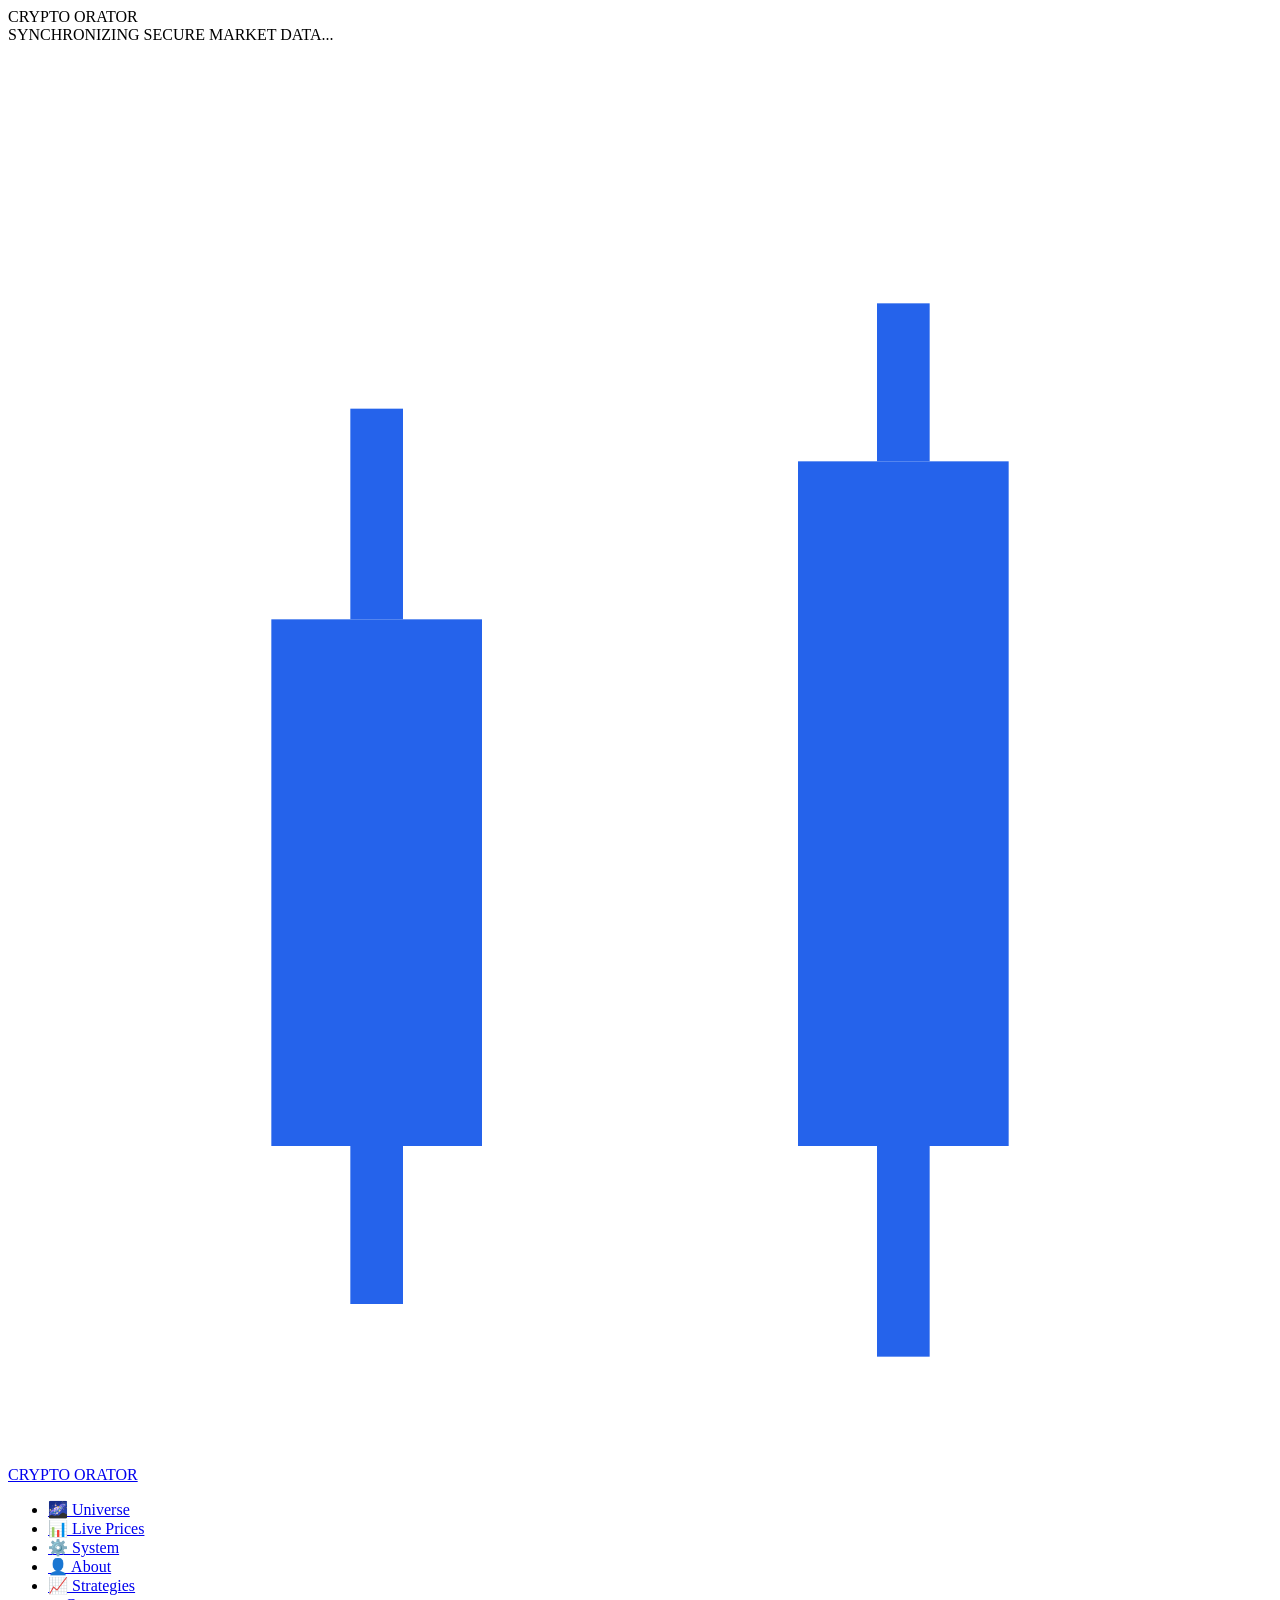
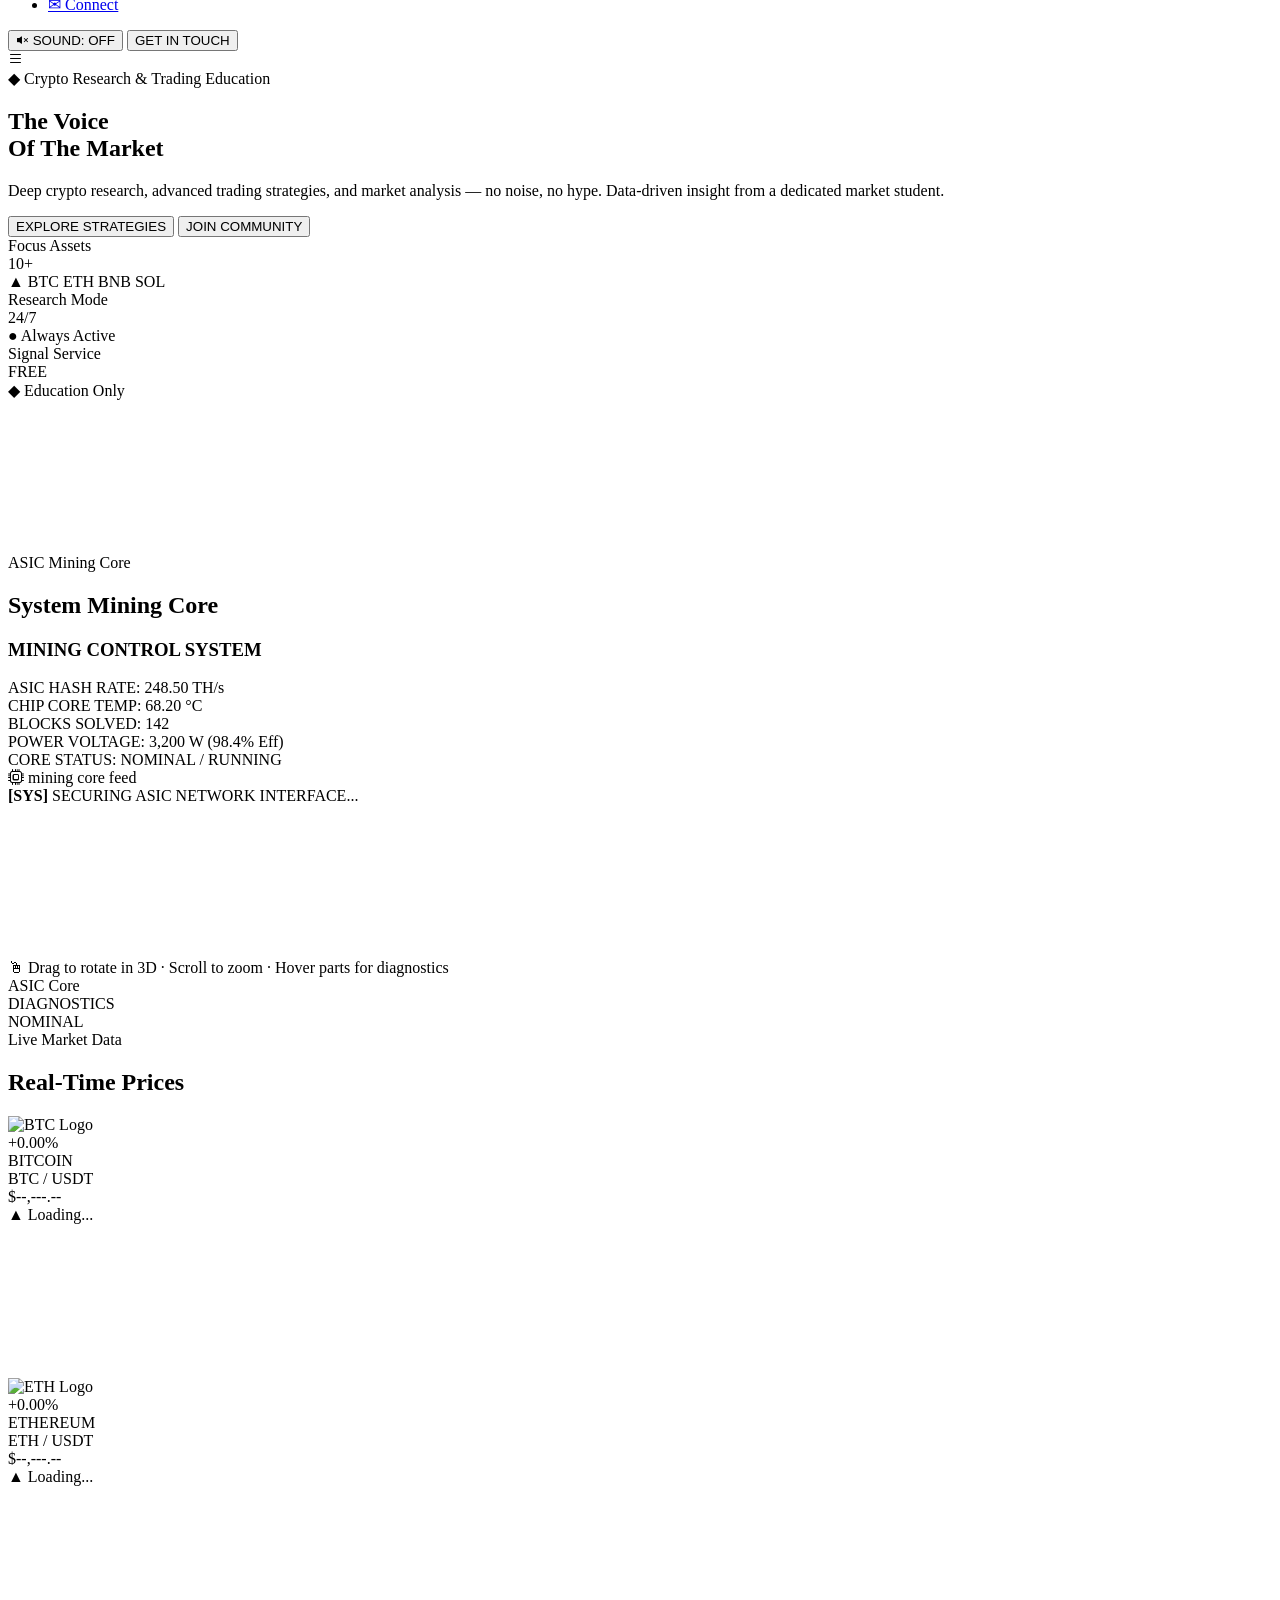
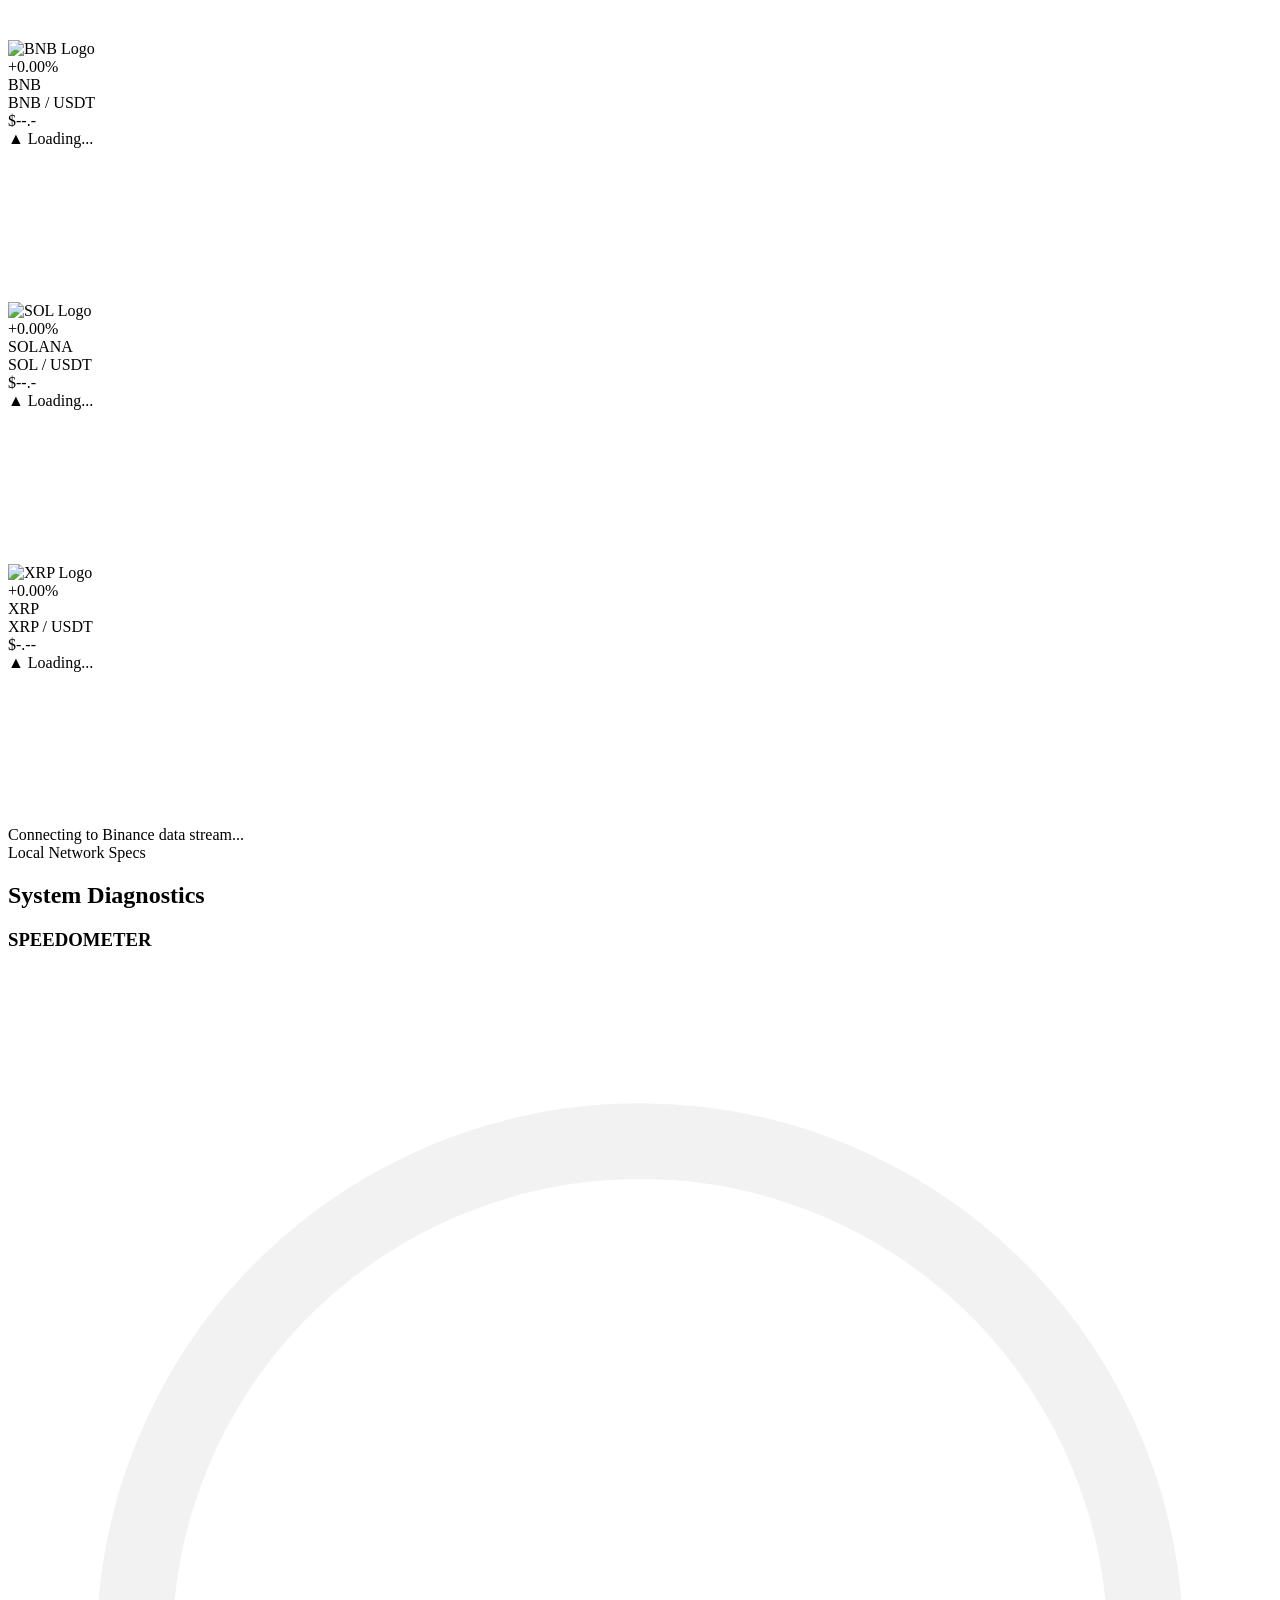
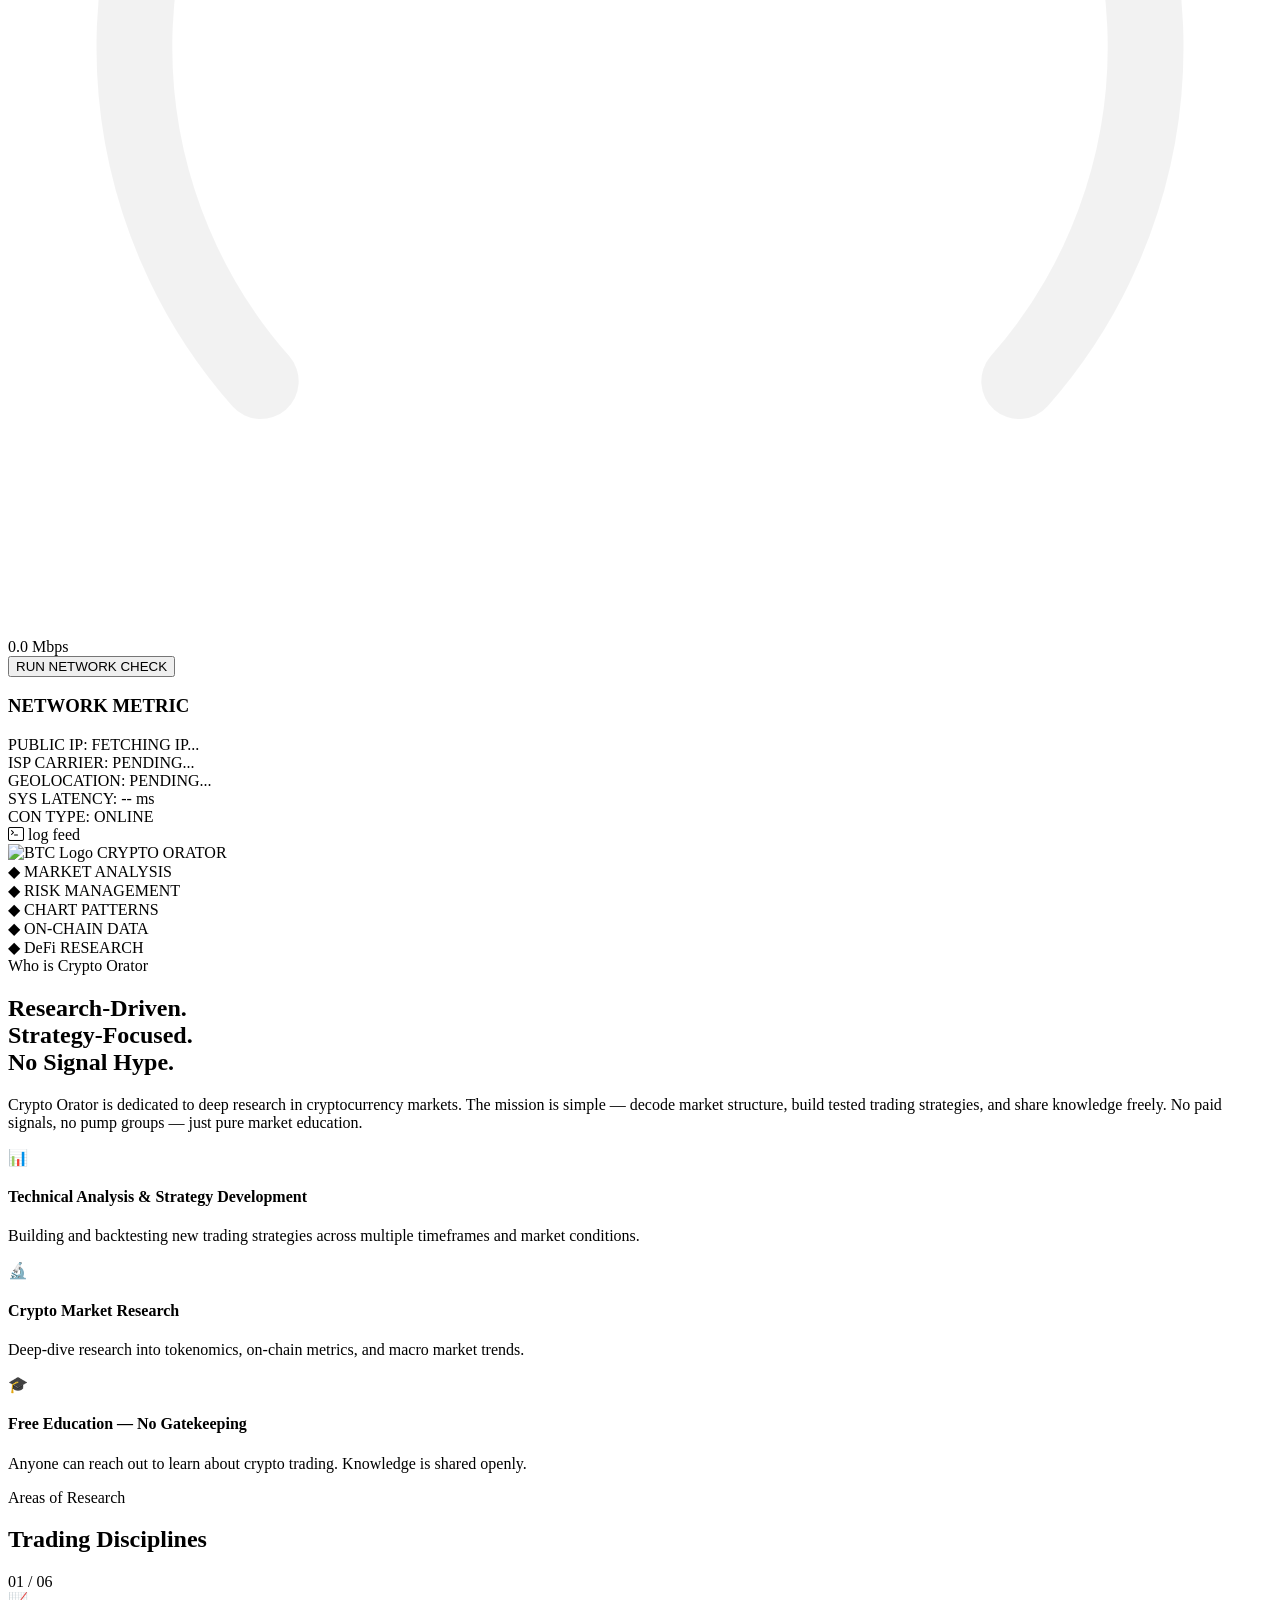
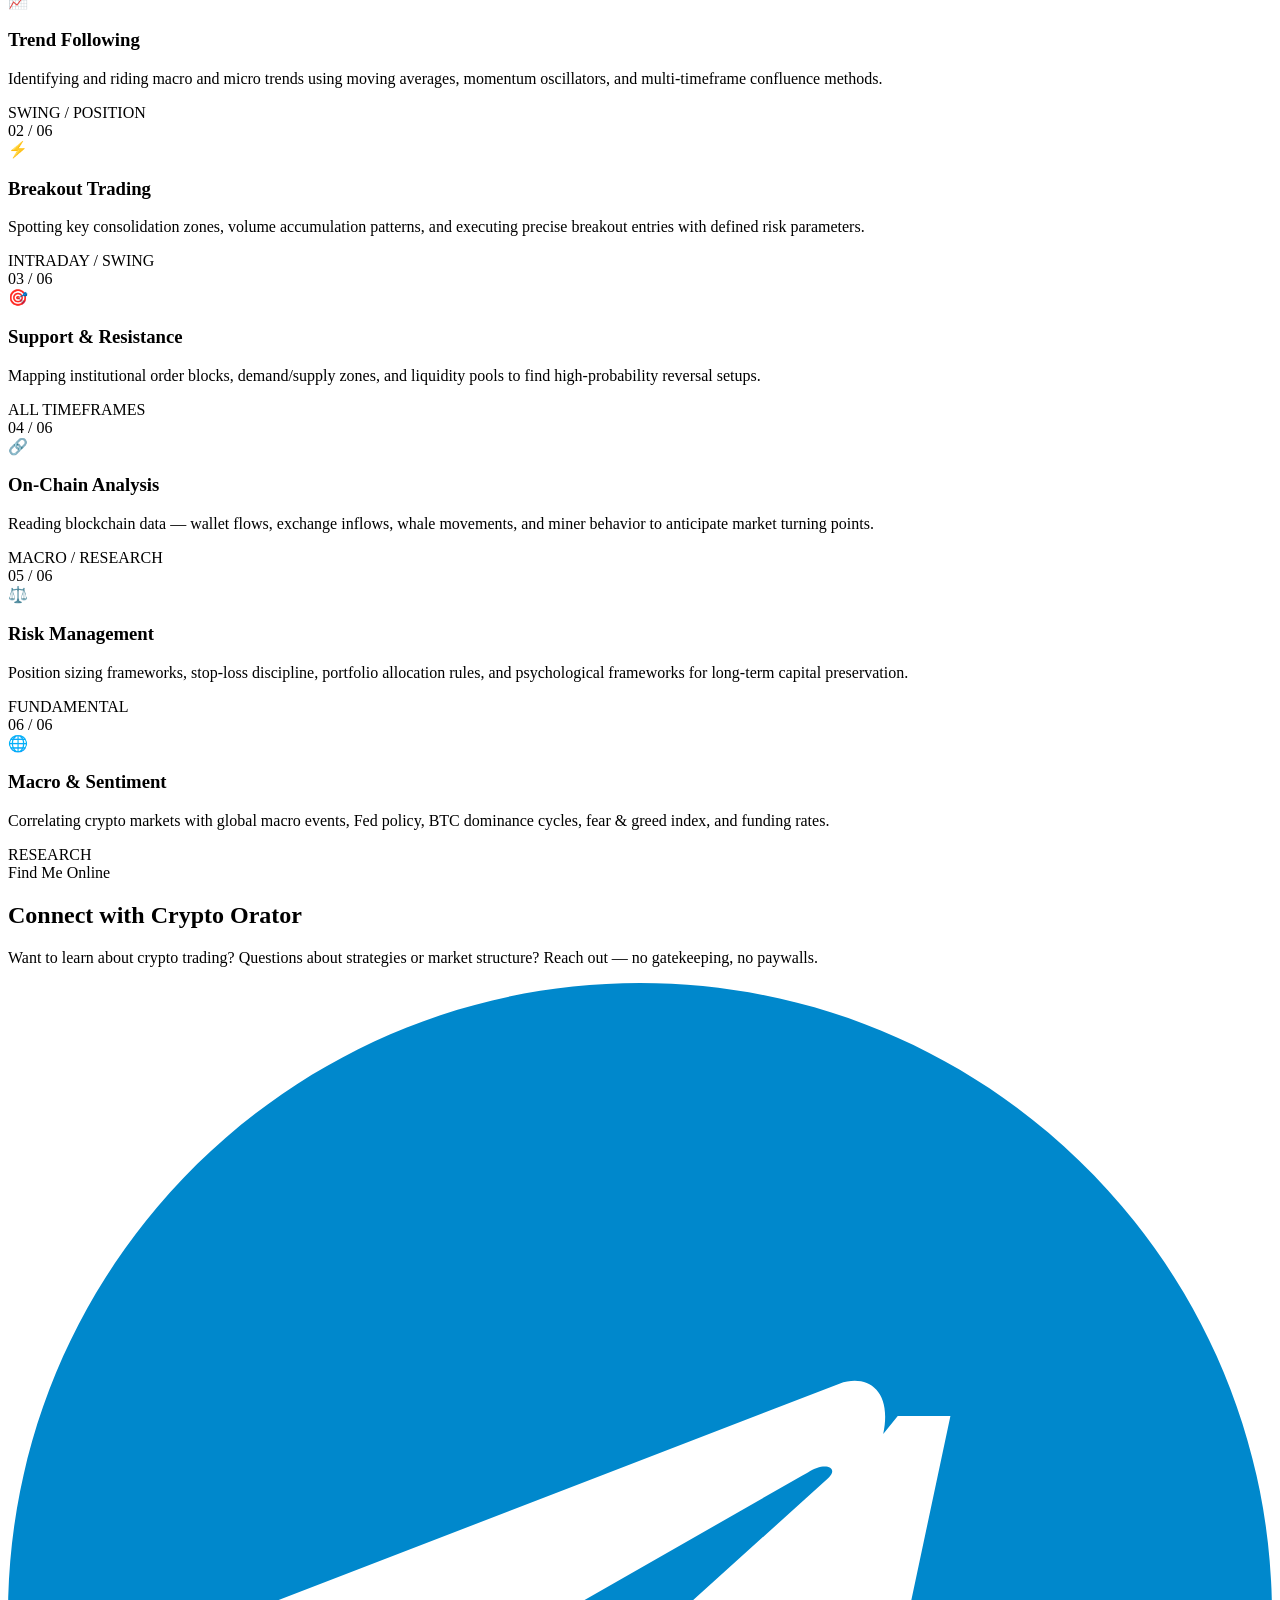
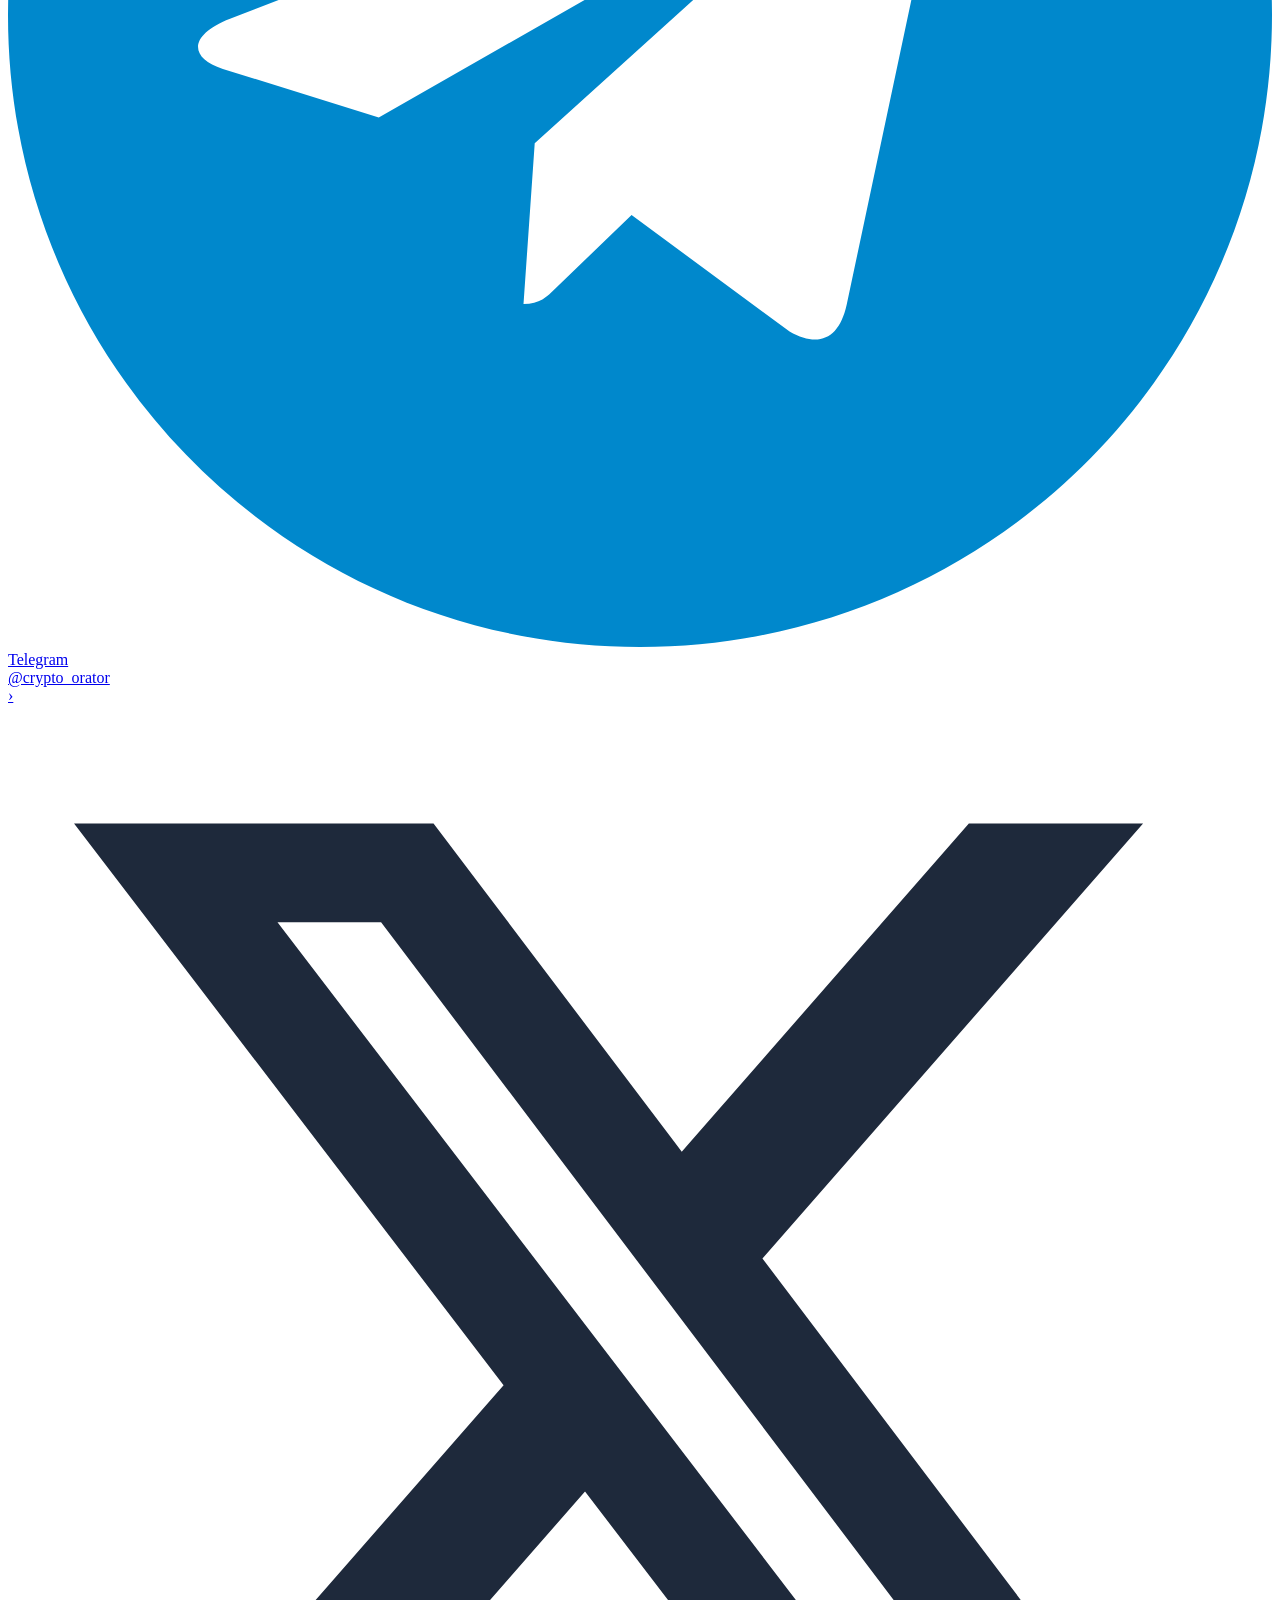
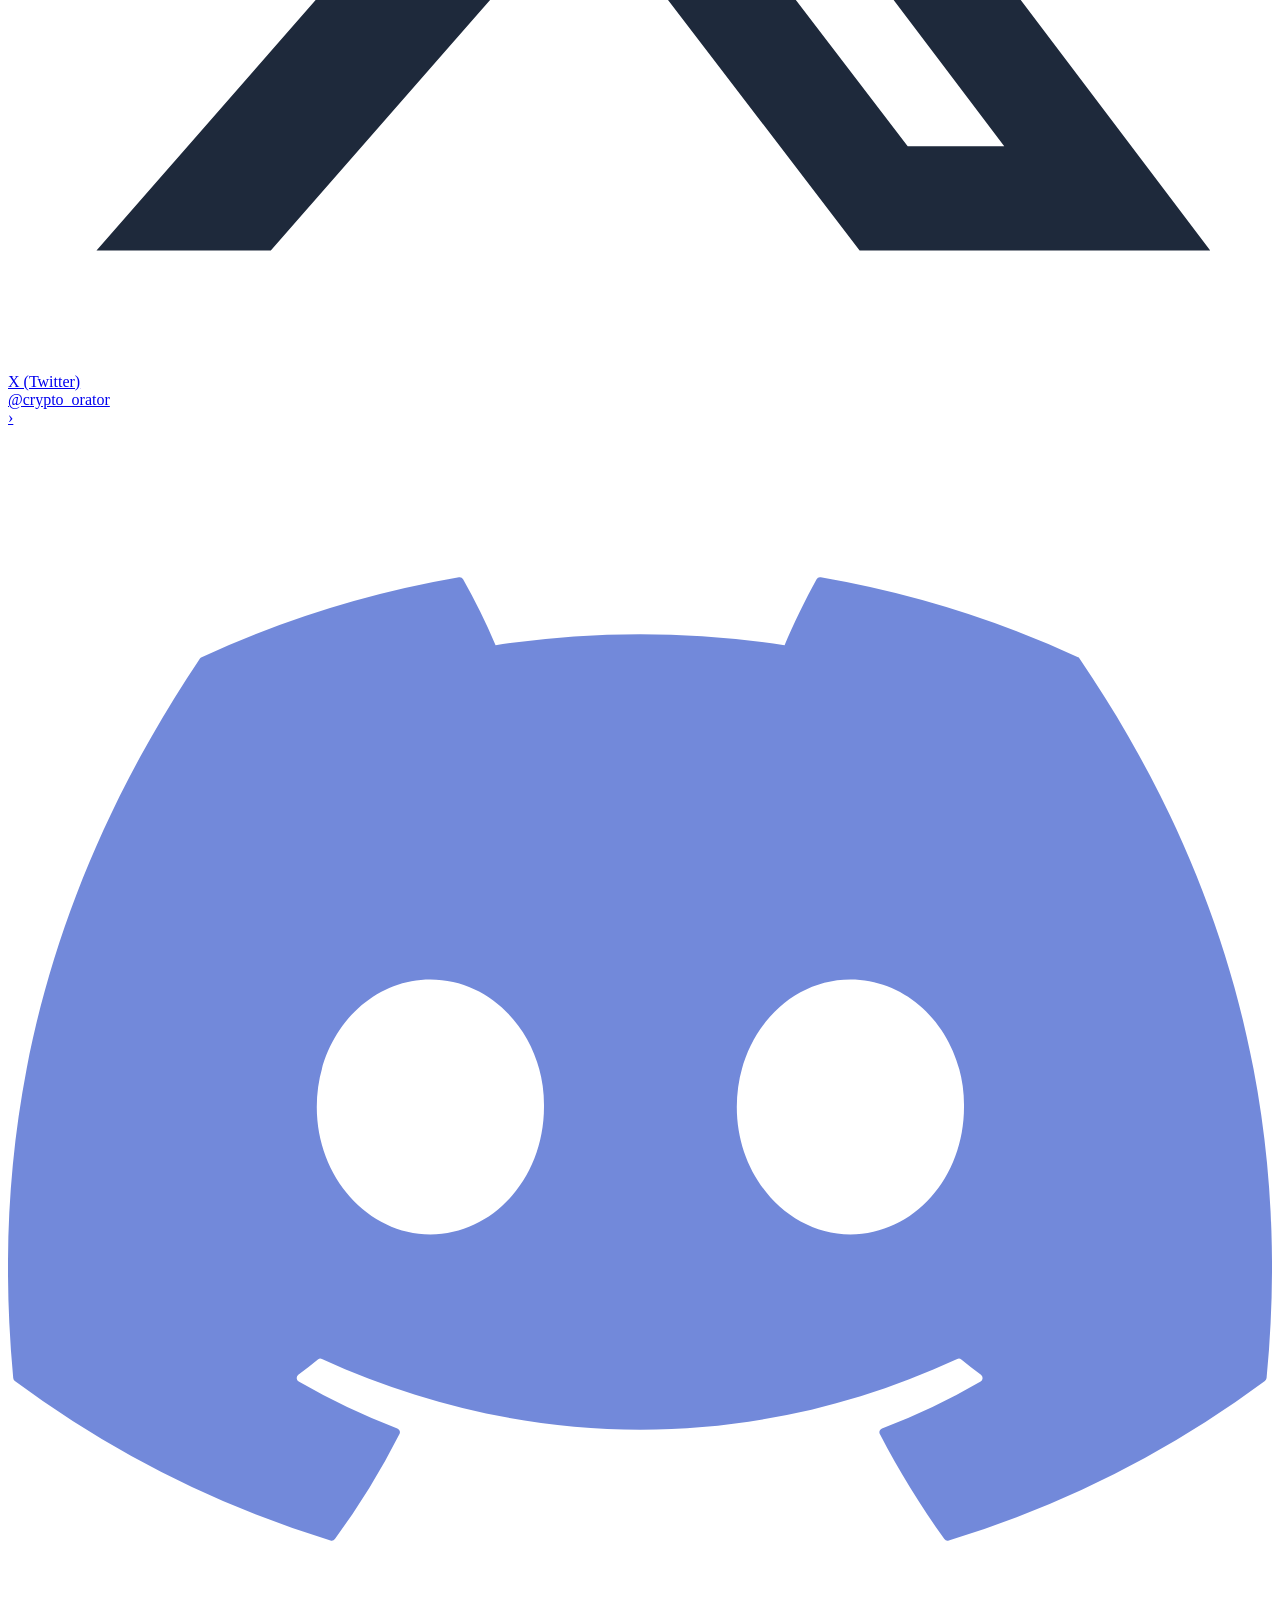
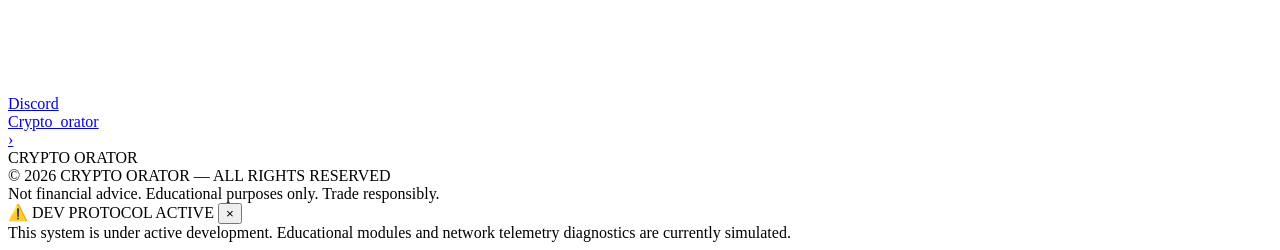
==== commit 59613891: "Update index.html" ====
--- a/index.html
+++ b/index.html
@@ -1,1190 +1,602 @@
 <!DOCTYPE html>
 <html lang="en">
 <head>
-<meta charset="UTF-8">
-<meta name="viewport" content="width=device-width, initial-scale=1.0">
-<title>CRYPTO ORATOR — Master the Market</title>
-
-<!-- Bootstrap 5 -->
-<link href="https://cdn.jsdelivr.net/npm/bootstrap@5.3.3/dist/css/bootstrap.min.css" rel="stylesheet">
-<!-- Bootstrap Icons -->
-<link href="https://cdn.jsdelivr.net/npm/bootstrap-icons@1.11.3/font/bootstrap-icons.min.css" rel="stylesheet">
-<!-- Google Fonts -->
-<link href="https://fonts.googleapis.com/css2?family=Orbitron:wght@400;600;700;900&family=Share+Tech+Mono&family=Rajdhani:wght@300;400;500;600;700&display=swap" rel="stylesheet">
-
-<style>
-/* ============================================================
-   ROOT VARIABLES
-============================================================ */
-:root {
-  --gold: #f0b90b;
-  --gold-dim: #c99a08;
-  --green: #0ecb81;
-  --red: #f6465d;
-  --dark: #04080f;
-  --dark2: #080d17;
-  --panel: rgba(255,255,255,0.03);
-  --border: rgba(240,185,11,0.13);
-  --border2: rgba(240,185,11,0.28);
-  --text: #dde1ea;
-  --muted: #5a6478;
-  --nav-h: 62px;
-}
-
-/* ============================================================
-   GLOBAL
-============================================================ */
-*, *::before, *::after { box-sizing: border-box; }
-html { scroll-behavior: smooth; -webkit-text-size-adjust: 100%; }
-body {
-  background: var(--dark);
-  color: var(--text);
-  font-family: 'Rajdhani', sans-serif;
-  overflow-x: hidden;
-  -webkit-font-smoothing: antialiased;
-}
-a { -webkit-tap-highlight-color: transparent; }
-
-/* ============================================================
-   BACKGROUND LAYERS
-============================================================ */
-#bg-canvas { position: fixed; inset: 0; z-index: 0; pointer-events: none; }
-.grid-bg {
-  position: fixed; inset: 0; z-index: 0; pointer-events: none;
-  background-image:
-    linear-gradient(rgba(240,185,11,.022) 1px, transparent 1px),
-    linear-gradient(90deg, rgba(240,185,11,.022) 1px, transparent 1px);
-  background-size: 44px 44px;
-}
-.scanline {
-  position: fixed; top: 0; left: 0; right: 0; height: 2px;
-  background: linear-gradient(90deg, transparent, rgba(240,185,11,.25), transparent);
-  z-index: 9990; animation: scan 10s linear infinite; pointer-events: none;
-}
-@keyframes scan {
-  0% { top: 0; opacity: 1; }
-  96% { opacity: .4; }
-  100% { top: 100vh; opacity: 0; }
-}
-body::after {
-  content: ''; position: fixed; inset: 0;
-  background-image: url("data:image/svg+xml,%3Csvg viewBox='0 0 200 200' xmlns='http://www.w3.org/2000/svg'%3E%3Cfilter id='n'%3E%3CfeTurbulence type='fractalNoise' baseFrequency='.85' numOctaves='4' stitchTiles='stitch'/%3E%3C/filter%3E%3Crect width='100%25' height='100%25' filter='url(%23n)' opacity='0.025'/%3E%3C/svg%3E");
-  pointer-events: none; z-index: 9985; opacity: .5;
-}
-
-/* ============================================================
-   CURSOR (desktop)
-============================================================ */
-.cursor, .cursor-ring { display: none; }
-@media (pointer: fine) {
-  body { cursor: none; }
-  .cursor {
-    display: block; position: fixed; width: 10px; height: 10px;
-    background: var(--gold); border-radius: 50%; pointer-events: none;
-    z-index: 9999; transform: translate(-50%,-50%); mix-blend-mode: difference;
-  }
-  .cursor-ring {
-    display: block; position: fixed; width: 36px; height: 36px;
-    border: 1.5px solid rgba(240,185,11,.7); border-radius: 50%;
-    pointer-events: none; z-index: 9998; transform: translate(-50%,-50%);
-    transition: all .14s ease;
-  }
-}
-
-/* ============================================================
-   TICKER
-============================================================ */
-.ticker-wrap {
-  position: fixed; top: var(--nav-h); left: 0; right: 0; z-index: 1020;
-  background: rgba(4,8,15,.97); border-bottom: 1px solid var(--border);
-  overflow: hidden; height: 32px;
-}
-.ticker-track {
-  display: flex; align-items: center; height: 100%;
-  animation: tickscroll 25s linear infinite; white-space: nowrap; width: max-content;
-}
-@keyframes tickscroll { 0% { transform: translateX(0); } 100% { transform: translateX(-50%); } }
-.ticker-item {
-  display: inline-flex; align-items: center; gap: 6px;
-  padding: 0 18px; font-family: 'Share Tech Mono', monospace;
-  font-size: .68rem; border-right: 1px solid var(--border);
-}
-.t-sym { color: var(--gold); font-weight: 700; }
-.t-chg.up { color: var(--green); }
-.t-chg.dn { color: var(--red); }
-
-/* ============================================================
-   NAVBAR (Bootstrap override)
-============================================================ */
-.navbar {
-  height: var(--nav-h);
-  background: rgba(4,8,15,.95) !important;
-  backdrop-filter: blur(20px);
-  border-bottom: 1px solid var(--border);
-  padding: 0 1rem;
-}
-.navbar-brand {
-  font-family: 'Orbitron', monospace;
-  font-weight: 900; font-size: .82rem;
-  color: var(--gold) !important;
-  letter-spacing: .1em; display: flex; align-items: center; gap: 9px;
-}
-.brand-icon {
-  width: 30px; height: 30px; border: 2px solid var(--gold);
-  display: flex; align-items: center; justify-content: center;
-  flex-shrink: 0; animation: logopulse 3s ease-in-out infinite;
-}
-.brand-icon svg { width: 16px; height: 16px; }
-@keyframes logopulse {
-  0%,100% { box-shadow: 0 0 0 0 rgba(240,185,11,.3); }
-  50% { box-shadow: 0 0 0 6px rgba(240,185,11,0); }
-}
-.navbar-toggler {
-  border: 1px solid rgba(240,185,11,.4);
-  padding: 6px 8px; color: var(--gold);
-}
-.navbar-toggler:focus { box-shadow: 0 0 0 3px rgba(240,185,11,.15); }
-.navbar-toggler-icon {
-  background-image: url("data:image/svg+xml,%3csvg xmlns='http://www.w3.org/2000/svg' viewBox='0 0 30 30'%3e%3cpath stroke='%23f0b90b' stroke-linecap='round' stroke-miterlimit='10' stroke-width='2' d='M4 7h22M4 15h22M4 23h22'/%3e%3c/svg%3e");
-}
-.navbar-nav .nav-link {
-  font-family: 'Rajdhani', sans-serif; font-weight: 600;
-  font-size: .78rem; color: var(--muted) !important;
-  letter-spacing: .1em; text-transform: uppercase;
-  transition: color .3s; padding: .5rem .9rem;
-  position: relative;
-}
-.navbar-nav .nav-link::after {
-  content: ''; position: absolute; bottom: 0; left: .9rem;
-  width: 0; height: 1px; background: var(--gold); transition: width .3s;
-}
-.navbar-nav .nav-link:hover { color: var(--gold) !important; }
-.navbar-nav .nav-link:hover::after { width: calc(100% - 1.8rem); }
-.nav-cta-btn {
-  font-family: 'Orbitron', monospace; font-size: .6rem; font-weight: 700;
-  letter-spacing: .1em; color: var(--dark) !important; background: var(--gold);
-  border: none; padding: 7px 16px; text-decoration: none;
-  clip-path: polygon(7px 0%,100% 0%,calc(100% - 7px) 100%,0% 100%);
-  transition: all .3s; white-space: nowrap;
-}
-.nav-cta-btn:hover { background: #fff; }
-/* Mobile collapse menu */
-.navbar-collapse {
-  background: rgba(4,8,15,.99);
-  border-bottom: 1px solid var(--border);
-}
-.navbar-collapse .navbar-nav { padding: .5rem 1rem 1rem; }
-.navbar-collapse .nav-link { padding: .85rem 1rem; border-bottom: 1px solid rgba(240,185,11,.05); }
-.navbar-collapse .nav-link:last-child { border-bottom: none; }
-.navbar-collapse .nav-cta-btn {
-  display: block; text-align: center; margin: 1rem;
-  clip-path: none; padding: 12px; font-size: .7rem;
-}
-
-/* ============================================================
-   WRAPPER
-============================================================ */
-.site-wrapper { position: relative; z-index: 10; padding-top: calc(var(--nav-h) + 32px); }
-
-/* ============================================================
-   COMMON SECTION
-============================================================ */
-.section-pad { padding: 70px 0; }
-@media (min-width: 992px) { .section-pad { padding: 100px 0; } }
-
-.sec-eyebrow {
-  font-family: 'Share Tech Mono', monospace; font-size: .6rem;
-  color: var(--gold); letter-spacing: .22em; text-transform: uppercase;
-  display: block; margin-bottom: 10px;
-}
-.sec-heading {
-  font-family: 'Orbitron', monospace; font-weight: 900;
-  font-size: clamp(1.5rem, 5vw, 2.6rem); color: #fff;
-}
-.sec-heading span { color: var(--gold); }
-.sec-divider {
-  width: 48px; height: 2px; margin: 14px auto 0;
-  background: linear-gradient(90deg, transparent, var(--gold), transparent);
-}
-.live-dot {
-  display: inline-block; width: 6px; height: 6px;
-  background: var(--green); border-radius: 50%;
-  margin-right: 5px; animation: blink 1s ease-in-out infinite;
-}
-@keyframes blink { 0%,100% { opacity: 1; } 50% { opacity: .15; } }
-
-/* ============================================================
-   REVEAL ANIMATION
-============================================================ */
-.reveal {
-  opacity: 0; transform: translateY(28px);
-  transition: opacity .75s cubic-bezier(.16,1,.3,1), transform .75s cubic-bezier(.16,1,.3,1);
-}
-.reveal.visible { opacity: 1; transform: translateY(0); }
-.rd1 { transition-delay: .07s; }
-.rd2 { transition-delay: .14s; }
-.rd3 { transition-delay: .21s; }
-.rd4 { transition-delay: .28s; }
-.rd5 { transition-delay: .35s; }
-
-/* ============================================================
-   HERO
-============================================================ */
-.hero-section {
-  min-height: 100svh;
-  display: flex; align-items: center;
-  position: relative; overflow: hidden;
-  padding: 40px 0 60px;
-}
-.hero-tag {
-  font-family: 'Share Tech Mono', monospace; font-size: .6rem;
-  color: var(--gold); letter-spacing: .18em; text-transform: uppercase;
-  display: flex; align-items: center; gap: 10px; margin-bottom: 18px;
-  opacity: 0; animation: fadeUp .8s .2s forwards;
-}
-.hero-tag::before { content: ''; width: 24px; height: 1px; background: var(--gold); flex-shrink: 0; }
-.hero-h1 {
-  font-family: 'Orbitron', monospace; font-weight: 900;
-  font-size: clamp(2.2rem, 9vw, 4.8rem); line-height: 1.05;
-  color: #fff; margin-bottom: 16px;
-  opacity: 0; animation: fadeUp .8s .4s forwards;
-}
-.hero-h1 .accent { color: var(--gold); position: relative; }
-.hero-h1 .accent::after {
-  content: ''; position: absolute; bottom: 0; left: 0; right: 0;
-  height: 3px; background: linear-gradient(90deg, var(--gold), transparent);
-}
-.hero-sub {
-  font-size: 1rem; font-weight: 300; color: var(--muted);
-  line-height: 1.8; margin-bottom: 32px;
-  opacity: 0; animation: fadeUp .8s .6s forwards;
-}
-.hero-btns {
-  display: flex; gap: 10px; flex-wrap: wrap; margin-bottom: 36px;
-  opacity: 0; animation: fadeUp .8s .8s forwards;
-}
-.btn-co-gold {
-  font-family: 'Orbitron', monospace; font-size: .62rem; font-weight: 700;
-  letter-spacing: .1em; color: var(--dark) !important; background: var(--gold);
-  border: none; padding: 12px 24px; text-decoration: none;
-  clip-path: polygon(7px 0%,100% 0%,calc(100% - 7px) 100%,0% 100%);
-  transition: all .3s; position: relative; overflow: hidden; display: inline-block;
-}
-.btn-co-gold::before {
-  content: ''; position: absolute; inset: 0;
-  background: rgba(255,255,255,.2); transform: translateX(-100%) skewX(-15deg);
-  transition: transform .4s;
-}
-.btn-co-gold:hover::before { transform: translateX(200%) skewX(-15deg); }
-.btn-co-gold:hover { transform: translateY(-2px); box-shadow: 0 8px 24px rgba(240,185,11,.35); }
-.btn-co-outline {
-  font-family: 'Orbitron', monospace; font-size: .62rem; font-weight: 700;
-  letter-spacing: .1em; color: var(--gold) !important; background: transparent;
-  border: 1px solid var(--gold); padding: 12px 24px; text-decoration: none;
-  clip-path: polygon(7px 0%,100% 0%,calc(100% - 7px) 100%,0% 100%);
-  transition: all .3s; display: inline-block;
-}
-.btn-co-outline:hover { background: rgba(240,185,11,.08); transform: translateY(-2px); }
-
-/* Hero stat cards */
-.hero-stat-card {
-  background: var(--panel); border: 1px solid var(--border);
-  padding: 14px 16px; position: relative; overflow: hidden; height: 100%;
-  opacity: 0; animation: fadeUp .8s 1s forwards;
-}
-.hero-stat-card::before {
-  content: ''; position: absolute; top: 0; left: 0;
-  width: 3px; height: 100%; background: var(--gold);
-}
-.stat-lbl {
-  font-family: 'Share Tech Mono', monospace; font-size: .52rem;
-  color: var(--muted); letter-spacing: .1em; text-transform: uppercase; margin-bottom: 4px;
-}
-.stat-val {
-  font-family: 'Orbitron', monospace; font-weight: 900;
-  font-size: 1.3rem; color: var(--gold); line-height: 1.1;
-}
-.stat-bdg {
-  font-family: 'Share Tech Mono', monospace; font-size: .5rem;
-  color: var(--green); margin-top: 4px; word-break: break-word;
-}
-
-/* Hero right visual (desktop) */
-.hero-right-visual {
-  position: relative; height: 340px;
-  display: flex; align-items: center; justify-content: center;
-}
-.hero-candle-bg {
-  position: absolute; inset: 0; opacity: .08; pointer-events: none;
-}
-.hero-orb {
-  width: 200px; height: 200px; border-radius: 50%;
-  background: radial-gradient(circle, rgba(240,185,11,.2) 0%, transparent 70%);
-  border: 1px solid rgba(240,185,11,.25);
-  display: flex; align-items: center; justify-content: center;
-  animation: heroOrb 4s ease-in-out infinite; position: relative; z-index: 2;
-}
-@keyframes heroOrb {
-  0%,100% { box-shadow: 0 0 30px rgba(240,185,11,.3), 0 0 60px rgba(240,185,11,.15); }
-  50% { box-shadow: 0 0 50px rgba(240,185,11,.5), 0 0 100px rgba(240,185,11,.25); }
-}
-.hero-orb-text {
-  font-family: 'Orbitron', monospace; font-weight: 900;
-  font-size: 2.8rem; color: var(--gold);
-  text-shadow: 0 0 30px rgba(240,185,11,.5);
-}
-
-@keyframes fadeUp { from { opacity: 0; transform: translateY(22px); } to { opacity: 1; transform: translateY(0); } }
-
-/* ============================================================
-   GALAXY / ORBIT SECTION
-============================================================ */
-.galaxy-section { position: relative; overflow: hidden; }
-.galaxy-glow {
-  position: absolute; inset: 0; pointer-events: none;
-  background: radial-gradient(ellipse 70% 50% at 50% 50%, rgba(240,185,11,.03) 0%, transparent 70%);
-}
-.orbit-arena {
-  position: relative;
-  width: min(90vw, 320px); height: min(90vw, 320px);
-  margin: 0 auto;
-}
-@media (min-width: 576px) { .orbit-arena { width: min(80vw, 440px); height: min(80vw, 440px); } }
-@media (min-width: 992px) { .orbit-arena { width: 620px; height: 620px; } }
-
-.orbit-ring {
-  position: absolute; top: 50%; left: 50%; border-radius: 50%;
-  border: 1px solid rgba(240,185,11,.1); transform: translate(-50%,-50%);
-  animation: ringglow 3s ease-in-out infinite;
-}
-.ring5 { border-style: dashed; }
-@keyframes ringglow {
-  0%,100% { border-color: rgba(240,185,11,.07); }
-  50% { border-color: rgba(240,185,11,.18); }
-}
-.orbit-sun {
-  position: absolute; top: 50%; left: 50%; transform: translate(-50%,-50%);
-  border-radius: 50%;
-  background: radial-gradient(circle, #f0b90b 0%, #c99a08 50%, rgba(240,185,11,.1) 80%, transparent 100%);
-  display: flex; align-items: center; justify-content: center;
-  z-index: 10; animation: sunpulse 4s ease-in-out infinite;
-}
-@keyframes sunpulse {
-  0%,100% { box-shadow: 0 0 24px rgba(240,185,11,.6), 0 0 50px rgba(240,185,11,.3); }
-  50% { box-shadow: 0 0 40px rgba(240,185,11,.9), 0 0 80px rgba(240,185,11,.5); }
-}
-.orbit-path {
-  position: absolute; top: 50%; left: 50%;
-  transform: translate(-50%,-50%); border-radius: 50%;
-  animation: orbitSpin linear infinite;
-}
-@keyframes orbitSpin {
-  from { transform: translate(-50%,-50%) rotate(0deg); }
-  to { transform: translate(-50%,-50%) rotate(360deg); }
-}
-.orbit-coin {
-  position: absolute; left: 50%; border-radius: 50%;
-  display: flex; align-items: center; justify-content: center;
-  animation: coinCounter linear infinite; border: 2px solid;
-  transform: translateX(-50%);
-}
-@keyframes coinCounter {
-  from { transform: translateX(-50%) rotate(0deg); }
-  to { transform: translateX(-50%) rotate(-360deg); }
-}
-.orbit-coin .ctip {
-  position: absolute; bottom: calc(100% + 5px); left: 50%; transform: translateX(-50%);
-  background: rgba(4,8,15,.92); border: 1px solid var(--border2);
-  padding: 2px 7px; font-family: 'Share Tech Mono', monospace;
-  font-size: .52rem; color: var(--gold); white-space: nowrap;
-  opacity: 0; pointer-events: none; transition: opacity .2s;
-}
-.orbit-coin:hover .ctip { opacity: 1; }
-.galaxy-caption {
-  font-family: 'Share Tech Mono', monospace; font-size: .6rem;
-  color: var(--muted); letter-spacing: .08em; line-height: 1.7;
-}
-
-/* ============================================================
-   PRICE CARDS
-============================================================ */
-.price-card {
-  background: var(--panel); border: 1px solid var(--border);
-  padding: 18px 16px; position: relative; overflow: hidden;
-  transition: all .4s; height: 100%;
-}
-.price-card::before {
-  content: ''; position: absolute; top: 0; left: 0; right: 0; height: 1px;
-  background: linear-gradient(90deg, transparent, var(--gold), transparent);
-  opacity: 0; transition: opacity .4s;
-}
-.price-card:hover { border-color: var(--border2); transform: translateY(-4px); box-shadow: 0 16px 32px rgba(0,0,0,.5); }
-.price-card:hover::before { opacity: 1; }
-.coin-logo {
-  width: 40px; height: 40px; border-radius: 50%; border: 2px solid;
-  display: flex; align-items: center; justify-content: center; overflow: hidden; flex-shrink: 0;
-}
-.coin-logo svg { width: 24px; height: 24px; }
-.coin-logo.btc { background: rgba(247,147,26,.12); border-color: #f7931a; }
-.coin-logo.eth { background: rgba(98,126,234,.12); border-color: #627eea; }
-.coin-logo.bnb { background: rgba(240,185,11,.12); border-color: var(--gold); }
-.coin-logo.xrp { background: rgba(0,170,228,.12); border-color: #00aae4; }
-.coin-logo.sol { background: rgba(0,255,163,.12); border-color: #00ffa3; }
-.price-badge {
-  font-family: 'Share Tech Mono', monospace; font-size: .54rem;
-  padding: 3px 7px; border-radius: 2px;
-}
-.price-badge.up { background: rgba(14,203,129,.1); color: var(--green); border: 1px solid rgba(14,203,129,.2); }
-.price-badge.dn { background: rgba(246,70,93,.1); color: var(--red); border: 1px solid rgba(246,70,93,.2); }
-.coin-nm { font-family: 'Orbitron', monospace; font-weight: 700; font-size: .78rem; color: #fff; margin-bottom: 2px; }
-.coin-pr { font-family: 'Share Tech Mono', monospace; font-size: 1.2rem; color: #fff; font-weight: 700; margin: 8px 0 4px; transition: color .2s; }
-.coin-ch { font-family: 'Share Tech Mono', monospace; font-size: .66rem; }
-.coin-ch.up { color: var(--green); }
-.coin-ch.dn { color: var(--red); }
-.coin-pair-lbl { font-family: 'Share Tech Mono', monospace; font-size: .56rem; color: var(--muted); }
-.mini-chart { height: 32px; margin-top: 10px; }
-.mini-chart svg { width: 100%; height: 100%; }
-.api-status {
-  font-family: 'Share Tech Mono', monospace; font-size: .58rem;
-  color: var(--muted); letter-spacing: .06em;
-}
-
-/* ============================================================
-   ABOUT
-============================================================ */
-.about-visual-wrap { position: relative; height: 320px; }
-@media (min-width: 992px) { .about-visual-wrap { height: 420px; } }
-.about-orb {
-  position: absolute; top: 50%; left: 50%; transform: translate(-50%,-50%);
-  width: 180px; height: 180px; border-radius: 50%;
-  background: radial-gradient(circle, rgba(240,185,11,.12) 0%, transparent 70%);
-  border: 1px solid rgba(240,185,11,.18);
-  animation: orbpulse 4s ease-in-out infinite;
-}
-@keyframes orbpulse {
-  0%,100% { transform: translate(-50%,-50%) scale(1); opacity: .6; }
-  50% { transform: translate(-50%,-50%) scale(1.1); opacity: 1; }
-}
-.about-orb::after {
-  content: ''; position: absolute; inset: -28px; border-radius: 50%;
-  border: 1px dashed rgba(240,185,11,.05); animation: spinn 18s linear infinite;
-}
-@keyframes spinn { to { transform: rotate(360deg); } }
-.about-center-txt {
-  position: absolute; top: 50%; left: 50%; transform: translate(-50%,-50%);
-  text-align: center; z-index: 2;
-}
-.about-big { font-family: 'Orbitron', monospace; font-size: 3.5rem; font-weight: 900; color: var(--gold); line-height: 1; text-shadow: 0 0 28px rgba(240,185,11,.45); }
-.about-sm { font-family: 'Share Tech Mono', monospace; font-size: .48rem; color: var(--muted); letter-spacing: .16em; text-transform: uppercase; margin-top: 4px; }
-.chip-wrap { position: absolute; inset: 0; overflow: hidden; pointer-events: none; }
-.chip {
-  position: absolute; background: var(--panel); border: 1px solid var(--border);
-  padding: 5px 10px; font-family: 'Share Tech Mono', monospace;
-  font-size: .52rem; color: var(--gold); white-space: nowrap;
-  animation: floatchip 6s ease-in-out infinite;
-}
-.chip:nth-child(1) { top: 8%; left: 2%; animation-delay: 0s; }
-.chip:nth-child(2) { top: 20%; right: 0%; animation-delay: 1s; }
-.chip:nth-child(3) { bottom: 28%; left: 0%; animation-delay: 2s; }
-.chip:nth-child(4) { bottom: 10%; right: 2%; animation-delay: .5s; }
-.chip:nth-child(5) { top: 60%; left: 4%; animation-delay: 1.5s; }
-@keyframes floatchip { 0%,100% { transform: translateY(0); } 50% { transform: translateY(-8px); } }
-.about-heading {
-  font-family: 'Orbitron', monospace; font-weight: 900;
-  font-size: clamp(1.4rem, 4vw, 2rem); color: #fff; line-height: 1.2; margin-bottom: 14px;
-}
-.about-heading span { color: var(--gold); }
-.about-desc { font-size: .92rem; font-weight: 300; color: #8892a4; line-height: 1.8; margin-bottom: 20px; }
-.feat-row { display: flex; align-items: flex-start; gap: 12px; margin-bottom: 14px; }
-.feat-icon {
-  width: 32px; height: 32px; min-width: 32px;
-  background: rgba(240,185,11,.07); border: 1px solid var(--border);
-  display: flex; align-items: center; justify-content: center; font-size: .88rem;
-}
-.feat-strong { font-family: 'Rajdhani', sans-serif; font-weight: 700; font-size: .9rem; color: #fff; display: block; margin-bottom: 2px; }
-.feat-sub { font-size: .78rem; color: var(--muted); font-weight: 300; }
-
-/* ============================================================
-   STRATEGY CARDS
-============================================================ */
-.strat-card {
-  background: var(--panel); border: 1px solid var(--border);
-  padding: 24px 20px; position: relative; overflow: hidden;
-  transition: all .4s; height: 100%;
-}
-.strat-card::before {
-  content: ''; position: absolute; top: 0; left: 0; right: 0; height: 2px;
-  background: linear-gradient(90deg, transparent, var(--gold), transparent);
-  opacity: 0; transition: opacity .4s;
-}
-.strat-card:hover::before { opacity: 1; }
-.strat-card:hover { transform: translateY(-5px); border-color: rgba(240,185,11,.28); box-shadow: 0 20px 40px rgba(0,0,0,.4); }
-.strat-num { font-family: 'Orbitron', monospace; font-size: .54rem; color: var(--gold); opacity: .3; letter-spacing: .1em; margin-bottom: 12px; }
-.strat-ico {
-  width: 44px; height: 44px; background: rgba(240,185,11,.05); border: 1px solid rgba(240,185,11,.14);
-  display: flex; align-items: center; justify-content: center; font-size: 1.2rem; margin-bottom: 14px;
-  transition: all .3s;
-}
-.strat-card:hover .strat-ico { background: rgba(240,185,11,.1); border-color: rgba(240,185,11,.3); }
-.strat-title { font-family: 'Orbitron', monospace; font-weight: 700; font-size: .8rem; color: #fff; margin-bottom: 8px; }
-.strat-desc { font-size: .82rem; font-weight: 300; color: var(--muted); line-height: 1.65; }
-.strat-tag {
-  display: inline-block; margin-top: 12px; font-family: 'Share Tech Mono', monospace;
-  font-size: .54rem; color: var(--gold); border: 1px solid rgba(240,185,11,.18); padding: 3px 8px;
-}
-
-/* ============================================================
-   CONNECT SECTION
-============================================================ */
-.connect-box {
-  position: relative; overflow: hidden;
-  border: 1px solid var(--border2); background: var(--panel);
-  padding: 50px 24px; text-align: center;
-}
-@media (min-width: 768px) { .connect-box { padding: 70px 60px; } }
-.connect-grid-bg {
-  position: absolute; inset: 0; pointer-events: none;
-  background-image: linear-gradient(rgba(240,185,11,.035) 1px, transparent 1px),
-    linear-gradient(90deg, rgba(240,185,11,.035) 1px, transparent 1px);
-  background-size: 32px 32px; animation: gridmove 8s linear infinite;
-}
-@keyframes gridmove { 0% { background-position: 0 0; } 100% { background-position: 32px 32px; } }
-.connect-glow {
-  position: absolute; top: -60px; left: 50%; transform: translateX(-50%);
-  width: 220px; height: 220px; pointer-events: none;
-  background: radial-gradient(circle, rgba(240,185,11,.07) 0%, transparent 70%);
-}
-.c-particle {
-  position: absolute; border-radius: 50%; background: rgba(240,185,11,.18);
-  pointer-events: none; animation: cpart linear infinite;
-}
-@keyframes cpart {
-  0% { transform: translateY(100%); opacity: 0; }
-  20%,80% { opacity: 1; }
-  100% { transform: translateY(-120%); opacity: 0; }
-}
-.connect-title {
-  font-family: 'Orbitron', monospace; font-weight: 900;
-  font-size: clamp(1.35rem, 5vw, 2.4rem); color: #fff;
-  margin: 10px 0; position: relative; z-index: 2; line-height: 1.2;
-}
-.connect-title span { color: var(--gold); }
-.connect-desc {
-  font-size: .9rem; font-weight: 300; color: var(--muted);
-  margin: 0 auto 32px; max-width: 440px; line-height: 1.75;
-  position: relative; z-index: 2;
-}
-.soc-btn {
-  display: flex; align-items: center; gap: 12px;
-  padding: 16px 20px; border: 1px solid; color: #fff !important;
-  text-decoration: none; font-family: 'Rajdhani', sans-serif;
-  font-weight: 600; font-size: .88rem; letter-spacing: .06em;
-  transition: all .35s; position: relative; overflow: hidden;
-  background: rgba(0,0,0,.3); width: 100%; min-height: 60px;
-}
-.soc-btn::before { content: ''; position: absolute; inset: 0; opacity: 0; transition: opacity .35s; }
-.soc-btn:hover::before, .soc-btn:active::before { opacity: 1; }
-.soc-btn:active { transform: scale(.98); }
-.soc-tg { border-color: rgba(0,136,204,.4); }
-.soc-tg::before { background: linear-gradient(135deg, rgba(0,136,204,.18), rgba(0,136,204,.04)); }
-.soc-tg:hover { box-shadow: 0 8px 24px rgba(0,136,204,.3); transform: translateY(-2px); }
-.soc-tw { border-color: rgba(255,255,255,.2); }
-.soc-tw::before { background: linear-gradient(135deg, rgba(255,255,255,.08), rgba(255,255,255,.02)); }
-.soc-tw:hover { box-shadow: 0 8px 24px rgba(255,255,255,.1); transform: translateY(-2px); }
-.soc-dc { border-color: rgba(114,137,218,.4); }
-.soc-dc::before { background: linear-gradient(135deg, rgba(114,137,218,.18), rgba(114,137,218,.04)); }
-.soc-dc:hover { box-shadow: 0 8px 24px rgba(114,137,218,.3); transform: translateY(-2px); }
-.soc-ico {
-  width: 36px; height: 36px; border-radius: 8px;
-  display: flex; align-items: center; justify-content: center; flex-shrink: 0;
-}
-.soc-tg .soc-ico { background: rgba(0,136,204,.2); }
-.soc-tw .soc-ico { background: rgba(255,255,255,.1); }
-.soc-dc .soc-ico { background: rgba(114,137,218,.2); }
-.soc-ico svg { width: 19px; height: 19px; }
-.soc-info { text-align: left; }
-.soc-info strong { display: block; font-size: .88rem; letter-spacing: .05em; }
-.soc-info span { font-size: .7rem; color: var(--muted); font-weight: 400; }
-.soc-arrow { margin-left: auto; font-size: 1.1rem; color: var(--muted); flex-shrink: 0; }
-
-/* ============================================================
-   FOOTER
-============================================================ */
-.site-footer {
-  border-top: 1px solid var(--border);
-  padding: 24px 0;
-  position: relative; z-index: 10;
-}
-.footer-logo { font-family: 'Orbitron', monospace; font-weight: 900; font-size: .8rem; color: var(--gold); letter-spacing: .12em; }
-.footer-copy { font-family: 'Share Tech Mono', monospace; font-size: .56rem; color: var(--muted); }
-.footer-disc { font-family: 'Share Tech Mono', monospace; font-size: .52rem; color: #2d3344; line-height: 1.5; }
-
-/* ============================================================
-   PANEL / DARK SECTION
-============================================================ */
-.dark-section { background: rgba(240,185,11,.008); }
-</style>
+  <meta charset="UTF-8">
+  <meta name="viewport" content="width=device-width, initial-scale=1.0">
+  <title>CRYPTO ORATOR — Master the Market in 3D</title>
+  
+  <!-- Bootstrap Icons -->
+  <link href="https://cdn.jsdelivr.net/npm/bootstrap-icons@1.11.3/font/bootstrap-icons.min.css" rel="stylesheet">
+  
+  <!-- Custom CSS -->
+  <link rel="stylesheet" href="style.css">
 </head>
 <body>
 
-<div class="cursor" id="cursor"></div>
-<div class="cursor-ring" id="cursor-ring"></div>
-<div class="scanline"></div>
-<canvas id="bg-canvas"></canvas>
-<div class="grid-bg"></div>
-
-<!-- ===== NAVBAR (Bootstrap) ===== -->
-<nav class="navbar navbar-expand-lg fixed-top" style="z-index:1030;">
-  <div class="container-fluid px-3 px-lg-5">
-
-    <a class="navbar-brand" href="#">
-      <div class="brand-icon">
+  <!-- Premium Candlestick Preloader -->
+  <div class="preloader-overlay" id="preloader">
+    <div class="preloader-content">
+      <div class="preloader-candles">
+        <div class="preloader-candle green" style="animation-delay: 0s;">
+          <div class="preloader-wick"></div>
+          <div class="preloader-body"></div>
+        </div>
+        <div class="preloader-candle red" style="animation-delay: 0.15s;">
+          <div class="preloader-wick"></div>
+          <div class="preloader-body"></div>
+        </div>
+        <div class="preloader-candle green" style="animation-delay: 0.3s;">
+          <div class="preloader-wick"></div>
+          <div class="preloader-body"></div>
+        </div>
+        <div class="preloader-candle red" style="animation-delay: 0.45s;">
+          <div class="preloader-wick"></div>
+          <div class="preloader-body"></div>
+        </div>
+        <div class="preloader-candle green" style="animation-delay: 0.6s;">
+          <div class="preloader-wick"></div>
+          <div class="preloader-body"></div>
+        </div>
+      </div>
+      <div class="preloader-title">CRYPTO ORATOR</div>
+      <div class="preloader-subtitle tech-mono">SYNCHRONIZING SECURE MARKET DATA...</div>
+    </div>
+  </div>
+
+  <!-- Liquid SVG Warp Filter -->
+  <svg style="position: absolute; width: 0; height: 0;" xmlns="http://www.w3.org/2000/svg" version="1.1">
+    <defs>
+      <filter id="liquid-glass-warp">
+        <feTurbulence type="fractalNoise" baseFrequency="0.015" numOctaves="3" result="noise" />
+        <feDisplacementMap in="SourceGraphic" in2="noise" scale="12" xChannelSelector="R" yChannelSelector="G" />
+      </filter>
+    </defs>
+  </svg>
+
+  <!-- Custom Fluid Cursor -->
+  <div class="fluid-cursor" id="fluid-cursor"></div>
+  <div class="fluid-cursor-ring" id="fluid-cursor-ring"></div>
+
+  <!-- Background Environment Layers -->
+  <div class="bg-layer"></div>
+  <canvas id="bg-canvas"></canvas>
+  <div class="grid-overlay"></div>
+  
+  <!-- Fluid Liquid Blobs Backdrops -->
+  <div class="fluid-blob-container">
+    <div class="fluid-blob blob-1"></div>
+    <div class="fluid-blob blob-2"></div>
+    <div class="fluid-blob blob-3"></div>
+    <div class="fluid-blob blob-4"></div>
+  </div>
+
+  <!-- Floating Glass Parallax Assets (Drift slowly on page scroll) -->
+  <div class="glass-parallax-asset asset-torus" style="top: 15vh; left: 10vw;"></div>
+  <div class="glass-parallax-asset asset-sphere" style="top: 80vh; right: 8vw;"></div>
+  <div class="glass-parallax-asset asset-ring" style="top: 150vh; left: 6vw;"></div>
+  <div class="glass-parallax-asset asset-cube" style="top: 220vh; right: 12vw;"></div>
+  <div class="glass-parallax-asset asset-torus" style="top: 290vh; left: 8vw;"></div>
+  <div class="glass-parallax-asset asset-sphere" style="top: 360vh; right: 10vw;"></div>
+
+  <!-- NAVBAR -->
+  <nav class="navbar liquid-glass">
+    <a href="#" class="brand">
+      <div class="brand-icon-box">
         <svg viewBox="0 0 24 24" fill="none">
-          <rect x="5" y="8" width="4" height="10" fill="#f0b90b"/>
-          <rect x="6.5" y="4" width="1" height="4" fill="#f0b90b"/>
-          <rect x="6.5" y="18" width="1" height="3" fill="#f0b90b"/>
-          <rect x="15" y="5" width="4" height="13" fill="#f0b90b"/>
-          <rect x="16.5" y="2" width="1" height="3" fill="#f0b90b"/>
-          <rect x="16.5" y="18" width="1" height="4" fill="#f0b90b"/>
+          <rect x="5" y="8" width="4" height="10" fill="#2563eb"/>
+          <rect x="6.5" y="4" width="1" height="4" fill="#2563eb"/>
+          <rect x="6.5" y="18" width="1" height="3" fill="#2563eb"/>
+          <rect x="15" y="5" width="4" height="13" fill="#2563eb"/>
+          <rect x="16.5" y="2" width="1" height="3" fill="#2563eb"/>
+          <rect x="16.5" y="18" width="1" height="4" fill="#2563eb"/>
         </svg>
       </div>
-      CRYPTO ORATOR
+      <span>CRYPTO ORATOR</span>
     </a>
 
-    <button class="navbar-toggler" type="button" data-bs-toggle="collapse" data-bs-target="#navMenu">
-      <span class="navbar-toggler-icon"></span>
-    </button>
-
-    <div class="collapse navbar-collapse" id="navMenu">
-      <ul class="navbar-nav ms-auto align-items-lg-center gap-lg-1">
-        <li class="nav-item"><a class="nav-link" href="#galaxy">🌌 Universe</a></li>
-        <li class="nav-item"><a class="nav-link" href="#prices">📊 Live Prices</a></li>
-        <li class="nav-item"><a class="nav-link" href="#about">👤 About</a></li>
-        <li class="nav-item"><a class="nav-link" href="#strategies">📈 Strategies</a></li>
-        <li class="nav-item"><a class="nav-link" href="#connect">✉ Connect</a></li>
-        <li class="nav-item ms-lg-3 mt-2 mt-lg-0">
-          <a href="#connect" class="nav-cta-btn">GET IN TOUCH</a>
-        </li>
-      </ul>
+    <ul class="nav-links">
+      <li class="nav-link-item"><a href="#universe">🌌 Universe</a></li>
+      <li class="nav-link-item"><a href="#prices">📊 Live Prices</a></li>
+      <li class="nav-link-item"><a href="#diagnostics">⚙️ System</a></li>
+      <li class="nav-link-item"><a href="#about">👤 About</a></li>
+      <li class="nav-link-item"><a href="#strategies">📈 Strategies</a></li>
+      <li class="nav-link-item"><a href="#connect">✉ Connect</a></li>
+    </ul>
+
+    <div class="nav-right-controls">
+      <button id="audio-toggle-btn" class="hud-btn sound-off">
+        <i class="bi bi-volume-mute-fill"></i> SOUND: OFF
+      </button>
+      <button class="cta-button" onclick="window.location.hash='connect'">GET IN TOUCH</button>
     </div>
-
+    
+    <div class="mobile-toggle" id="mobile-menu-btn">
+      <i class="bi bi-list"></i>
+    </div>
+  </nav>
+
+  <!-- LIVE TICKER -->
+  <div class="ticker-container liquid-glass">
+    <div class="ticker-track" id="ticker-track">
+      <!-- Generated in JS -->
+    </div>
   </div>
-</nav>
-
-<!-- TICKER -->
-<div class="ticker-wrap">
-  <div class="ticker-track" id="ticker-track"></div>
-</div>
-
-<!-- ===== SITE WRAPPER ===== -->
-<div class="site-wrapper">
-
-  <!-- ===== HERO ===== -->
-  <section class="hero-section" id="home">
-    <canvas id="candle-canvas" style="position:absolute;right:0;top:0;width:100%;height:100%;opacity:.05;pointer-events:none;z-index:1;"></canvas>
-    <div class="container-fluid px-4 px-lg-5" style="position:relative;z-index:2;">
-      <div class="row align-items-center gy-5">
-
-        <!-- Left -->
-        <div class="col-12 col-lg-7">
-          <div class="hero-tag">CRYPTO RESEARCH &amp; TRADING EDUCATION</div>
-          <h1 class="hero-h1">THE <span class="accent">VOICE</span><br>OF THE<br>MARKET</h1>
-          <p class="hero-sub">Deep crypto research, advanced trading strategies, and market analysis — no noise, no hype. Data-driven insight from a dedicated market student.</p>
-          <div class="hero-btns">
-            <a href="#strategies" class="btn-co-gold">EXPLORE STRATEGIES</a>
-            <a href="#connect" class="btn-co-outline">JOIN COMMUNITY</a>
-          </div>
-          <!-- Stats -->
-          <div class="row g-2">
-            <div class="col-4">
-              <div class="hero-stat-card">
-                <div class="stat-lbl">FOCUS ASSETS</div>
-                <div class="stat-val">10+</div>
-                <div class="stat-bdg">▲ BTC ETH BNB XRP SOL</div>
+
+  <!-- MAIN CONTENT WRAPPER -->
+  <div class="content-wrapper">
+
+    <!-- HERO SECTION -->
+    <section class="hero-section scroll-reveal" id="home">
+      <div class="hero-grid">
+        <!-- Left Hero Copy -->
+        <div class="hero-text-content">
+          <span class="hero-eyebrow">◆ Crypto Research &amp; Trading Education</span>
+          <h1 class="hero-title">The <span class="glow-text">Voice</span><br>Of The Market</h1>
+          <p class="hero-desc">
+            Deep crypto research, advanced trading strategies, and market analysis — no noise, no hype. Data-driven insight from a dedicated market student.
+          </p>
+          <div class="hero-buttons">
+            <button class="btn-primary" onclick="window.location.hash='strategies'">EXPLORE STRATEGIES</button>
+            <button class="btn-secondary" onclick="window.location.hash='connect'">JOIN COMMUNITY</button>
+          </div>
+          <!-- Hero Stats cards -->
+          <div class="hero-stats-row">
+            <div class="stat-card liquid-glass tilt-card">
+              <div class="stat-label">Focus Assets</div>
+              <div class="stat-value">10+</div>
+              <div class="stat-badge">▲ BTC ETH BNB SOL</div>
+            </div>
+            <div class="stat-card liquid-glass tilt-card">
+              <div class="stat-label">Research Mode</div>
+              <div class="stat-value">24/7</div>
+              <div class="stat-badge">● Always Active</div>
+            </div>
+            <div class="stat-card liquid-glass tilt-card">
+              <div class="stat-label">Signal Service</div>
+              <div class="stat-value">FREE</div>
+              <div class="stat-badge">◆ Education Only</div>
+            </div>
+          </div>
+        </div>
+
+        <!-- Right Hero 3D Canvas Container -->
+        <div class="hero-canvas-container">
+          <canvas id="hero-3d-canvas"></canvas>
+        </div>
+      </div>
+    </section>
+
+    <!-- 3D UNIVERSE (GALAXY) SECTION -->
+    <section class="universe-section section-padding scroll-reveal" id="universe">
+      <div class="section-heading-container">
+        <span class="section-eyebrow">ASIC Mining Core</span>
+        <h2 class="section-title">System Mining Core</h2>
+        <div class="section-divider"></div>
+      </div>
+
+      <div class="mining-grid">
+        <!-- Left Side: Control & Stats Console -->
+        <div class="mining-dashboard liquid-glass tilt-card">
+          <h3 class="diag-panel-title">MINING CONTROL SYSTEM</h3>
+          <div class="diagnostics-list">
+            <div class="diag-row">
+              <span class="diag-lbl">ASIC HASH RATE:</span>
+              <span class="diag-val text-accent-cyan" id="mining-hashrate">248.50 TH/s</span>
+            </div>
+            <div class="diag-row">
+              <span class="diag-lbl">CHIP CORE TEMP:</span>
+              <span class="diag-val text-accent-gold" id="mining-temp">68.20 °C</span>
+            </div>
+            <div class="diag-row">
+              <span class="diag-lbl">BLOCKS SOLVED:</span>
+              <span class="diag-val" id="mining-blocks">142</span>
+            </div>
+            <div class="diag-row">
+              <span class="diag-lbl">POWER VOLTAGE:</span>
+              <span class="diag-val text-accent-purple">3,200 W (98.4% Eff)</span>
+            </div>
+            <div class="diag-row">
+              <span class="diag-lbl">CORE STATUS:</span>
+              <span class="diag-val text-accent-green">NOMINAL / RUNNING</span>
+            </div>
+          </div>
+          
+          <!-- Mini Log feed specifically for mining -->
+          <div class="diag-mini-console mt-2">
+            <div class="console-header"><i class="bi bi-cpu"></i> mining core feed</div>
+            <div class="console-lines" id="mining-terminal-content">
+              <div><span class="term-tag" style="color:var(--cyan); font-weight:700;">[SYS]</span> SECURING ASIC NETWORK INTERFACE...</div>
+            </div>
+          </div>
+        </div>
+
+        <!-- Right Side: The 3D ASIC Visualizer Canvas Frame -->
+        <div class="mining-visualizer-frame liquid-glass">
+          <canvas id="universe-3d-canvas"></canvas>
+          <div class="universe-helper-text">🖱 Drag to rotate in 3D · Scroll to zoom · Hover parts for diagnostics</div>
+          
+          <!-- WebGL Hover Tooltip Card (Fluid Glass styled) -->
+          <div class="universe-tooltip liquid-glass" id="universe-tooltip">
+            <div class="tooltip-title" id="tooltip-name">ASIC Core</div>
+            <div class="tooltip-pair" id="tooltip-pair">DIAGNOSTICS</div>
+            <div class="tooltip-price" id="tooltip-price">NOMINAL</div>
+          </div>
+        </div>
+      </div>
+    </section>
+
+    <!-- LIVE PRICES SECTION -->
+    <section class="prices-section section-padding scroll-reveal" id="prices">
+      <div class="section-heading-container">
+        <span class="section-eyebrow">Live Market Data</span>
+        <h2 class="section-title">Real-Time Prices</h2>
+        <div class="section-divider"></div>
+      </div>
+
+      <div class="prices-grid">
+        <!-- BTC Price Card -->
+        <div class="price-card liquid-glass tilt-card" id="card-btc">
+          <div class="price-card-header">
+            <div class="coin-logo-ring btc">
+              <img src="https://cdn.jsdelivr.net/gh/madenix/Crypto-logo-cdn@main/Logos/BTC.svg" alt="BTC Logo" class="coin-logo-img">
+            </div>
+            <div class="change-badge up" id="badge-btc">+0.00%</div>
+          </div>
+          <div class="coin-details">
+            <div class="coin-name">BITCOIN</div>
+            <div class="coin-pair">BTC / USDT</div>
+          </div>
+          <div class="coin-current-price" id="price-btc">$--,---.--</div>
+          <div class="coin-percent-chg up" id="change-btc">▲ Loading...</div>
+          <canvas class="sparkline-canvas" id="chart-btc"></canvas>
+        </div>
+
+        <!-- ETH Price Card -->
+        <div class="price-card liquid-glass tilt-card" id="card-eth">
+          <div class="price-card-header">
+            <div class="coin-logo-ring eth">
+              <img src="https://cdn.jsdelivr.net/gh/madenix/Crypto-logo-cdn@main/Logos/ETH.svg" alt="ETH Logo" class="coin-logo-img">
+            </div>
+            <div class="change-badge up" id="badge-eth">+0.00%</div>
+          </div>
+          <div class="coin-details">
+            <div class="coin-name">ETHEREUM</div>
+            <div class="coin-pair">ETH / USDT</div>
+          </div>
+          <div class="coin-current-price" id="price-eth">$--,---.--</div>
+          <div class="coin-percent-chg up" id="change-eth">▲ Loading...</div>
+          <canvas class="sparkline-canvas" id="chart-eth"></canvas>
+        </div>
+
+        <!-- BNB Price Card -->
+        <div class="price-card liquid-glass tilt-card" id="card-bnb">
+          <div class="price-card-header">
+            <div class="coin-logo-ring bnb">
+              <img src="https://cdn.jsdelivr.net/gh/madenix/Crypto-logo-cdn@main/Logos/BNB.svg" alt="BNB Logo" class="coin-logo-img">
+            </div>
+            <div class="change-badge up" id="badge-bnb">+0.00%</div>
+          </div>
+          <div class="coin-details">
+            <div class="coin-name">BNB</div>
+            <div class="coin-pair">BNB / USDT</div>
+          </div>
+          <div class="coin-current-price" id="price-bnb">$--.-</div>
+          <div class="coin-percent-chg up" id="change-bnb">▲ Loading...</div>
+          <canvas class="sparkline-canvas" id="chart-bnb"></canvas>
+        </div>
+
+        <!-- SOL Price Card -->
+        <div class="price-card liquid-glass tilt-card" id="card-sol">
+          <div class="price-card-header">
+            <div class="coin-logo-ring sol">
+              <img src="https://cdn.jsdelivr.net/gh/madenix/Crypto-logo-cdn@main/Logos/SOL.svg" alt="SOL Logo" class="coin-logo-img">
+            </div>
+            <div class="change-badge up" id="badge-sol">+0.00%</div>
+          </div>
+          <div class="coin-details">
+            <div class="coin-name">SOLANA</div>
+            <div class="coin-pair">SOL / USDT</div>
+          </div>
+          <div class="coin-current-price" id="price-sol">$--.-</div>
+          <div class="coin-percent-chg up" id="change-sol">▲ Loading...</div>
+          <canvas class="sparkline-canvas" id="chart-sol"></canvas>
+        </div>
+
+        <!-- XRP Price Card -->
+        <div class="price-card liquid-glass tilt-card" id="card-xrp">
+          <div class="price-card-header">
+            <div class="coin-logo-ring xrp">
+              <img src="https://cdn.jsdelivr.net/gh/madenix/Crypto-logo-cdn@main/Logos/XRP.svg" alt="XRP Logo" class="coin-logo-img">
+            </div>
+            <div class="change-badge up" id="badge-xrp">+0.00%</div>
+          </div>
+          <div class="coin-details">
+            <div class="coin-name">XRP</div>
+            <div class="coin-pair">XRP / USDT</div>
+          </div>
+          <div class="coin-current-price" id="price-xrp">$-.--</div>
+          <div class="coin-percent-chg up" id="change-xrp">▲ Loading...</div>
+          <canvas class="sparkline-canvas" id="chart-xrp"></canvas>
+        </div>
+      </div>
+
+      <div class="stream-status-text mt-3" id="api-status">
+        <span class="status-dot"></span>Connecting to Binance data stream...
+      </div>
+    </section>
+
+    <!-- SYSTEM DIAGNOSTICS SECTION -->
+    <section class="diagnostics-section section-padding scroll-reveal" id="diagnostics">
+      <div class="section-heading-container">
+        <span class="section-eyebrow">Local Network Specs</span>
+        <h2 class="section-title">System Diagnostics</h2>
+        <div class="section-divider"></div>
+      </div>
+
+      <div class="diagnostics-grid">
+        <!-- Speedometer gauge card -->
+        <div class="diag-card speedometer-panel liquid-glass tilt-card">
+          <h3 class="diag-panel-title">SPEEDOMETER</h3>
+          <div class="speedometer-container">
+            <svg class="speedometer-dial-svg" viewBox="0 0 100 100">
+              <path d="M20,80 A40,40 0 1,1 80,80" fill="none" stroke="rgba(0,0,0,0.05)" stroke-width="6" stroke-linecap="round"/>
+              <path id="speed-meter-fill" d="M20,80 A40,40 0 1,1 80,80" fill="none" stroke="url(#speedGrad)" stroke-width="6" stroke-linecap="round" stroke-dasharray="188.5" stroke-dashoffset="188.5"/>
+              <defs>
+                <linearGradient id="speedGrad" x1="0%" y1="0%" x2="100%" y2="0%">
+                  <stop offset="0%" stop-color="#9333ea" />
+                  <stop offset="50%" stop-color="#2563eb" />
+                  <stop offset="100%" stop-color="#0891b2" />
+                </linearGradient>
+              </defs>
+            </svg>
+            <div class="speedometer-needle-pivot" id="speed-needle"></div>
+            <div class="speedometer-hud-text">
+              <span id="speed-val">0.0</span>
+              <span class="speed-unit">Mbps</span>
+            </div>
+          </div>
+          <button class="btn-primary w-full mt-2" id="speed-test-btn">RUN NETWORK CHECK</button>
+        </div>
+
+        <!-- Network metadata cards -->
+        <div class="diag-card details-panel liquid-glass tilt-card tech-mono">
+          <h3 class="diag-panel-title">NETWORK METRIC</h3>
+          <div class="diagnostics-list">
+            <div class="diag-row">
+              <span class="diag-lbl">PUBLIC IP:</span>
+              <span class="diag-val text-accent-cyan" id="ip-val">FETCHING IP...</span>
+            </div>
+            <div class="diag-row">
+              <span class="diag-lbl">ISP CARRIER:</span>
+              <span class="diag-val" id="isp-val">PENDING...</span>
+            </div>
+            <div class="diag-row">
+              <span class="diag-lbl">GEOLOCATION:</span>
+              <span class="diag-val" id="loc-val">PENDING...</span>
+            </div>
+            <div class="diag-row">
+              <span class="diag-lbl">SYS LATENCY:</span>
+              <span class="diag-val" id="ping-val">-- ms</span>
+            </div>
+            <div class="diag-row">
+              <span class="diag-lbl">CON TYPE:</span>
+              <span class="diag-val text-accent-purple" id="conn-val">ONLINE</span>
+            </div>
+          </div>
+          
+          <!-- Cyber Log Output console built-in -->
+          <div class="diag-mini-console">
+            <div class="console-header"><i class="bi bi-terminal"></i> log feed</div>
+            <div class="console-lines" id="terminal-content">
+              <!-- Log entries -->
+            </div>
+          </div>
+        </div>
+      </div>
+    </section>
+
+    <!-- ABOUT SECTION (Restored fully from original) -->
+    <section class="about-section section-padding scroll-reveal" id="about">
+      <div class="about-grid">
+        <!-- Liquid glass elements bubble -->
+        <div class="about-visual">
+          <div class="about-liquid-orb"></div>
+          <div class="about-center-card liquid-glass tilt-card">
+            <img src="https://cdn.jsdelivr.net/gh/madenix/Crypto-logo-cdn@main/Logos/BTC.svg" alt="BTC Logo" class="about-btc-logo">
+            <span>CRYPTO ORATOR</span>
+          </div>
+          <div class="concept-tag liquid-glass">◆ MARKET ANALYSIS</div>
+          <div class="concept-tag liquid-glass">◆ RISK MANAGEMENT</div>
+          <div class="concept-tag liquid-glass">◆ CHART PATTERNS</div>
+          <div class="concept-tag liquid-glass">◆ ON-CHAIN DATA</div>
+          <div class="concept-tag liquid-glass">◆ DeFi RESEARCH</div>
+        </div>
+
+        <!-- About Text Details -->
+        <div class="about-details">
+          <span class="section-eyebrow" style="text-align: left;">Who is Crypto Orator</span>
+          <h2 class="about-heading">Research-Driven.<br><span>Strategy-Focused.</span><br>No Signal Hype.</h2>
+          <p class="about-text">
+            Crypto Orator is dedicated to deep research in cryptocurrency markets. The mission is simple — decode market structure, build tested trading strategies, and share knowledge freely. No paid signals, no pump groups — just pure market education.
+          </p>
+          
+          <div class="features-list">
+            <div class="feature-row">
+              <div class="feature-icon-box">📊</div>
+              <div>
+                <h4 class="feature-title">Technical Analysis &amp; Strategy Development</h4>
+                <p class="feature-description">Building and backtesting new trading strategies across multiple timeframes and market conditions.</p>
               </div>
             </div>
-            <div class="col-4">
-              <div class="hero-stat-card">
-                <div class="stat-lbl">RESEARCH MODE</div>
-                <div class="stat-val">24/7</div>
-                <div class="stat-bdg">● ALWAYS ACTIVE</div>
+            <div class="feature-row">
+              <div class="feature-icon-box">🔬</div>
+              <div>
+                <h4 class="feature-title">Crypto Market Research</h4>
+                <p class="feature-description">Deep-dive research into tokenomics, on-chain metrics, and macro market trends.</p>
               </div>
             </div>
-            <div class="col-4">
-              <div class="hero-stat-card">
-                <div class="stat-lbl">SIGNAL SERVICE</div>
-                <div class="stat-val">FREE</div>
-                <div class="stat-bdg">◆ EDUCATION ONLY</div>
+            <div class="feature-row">
+              <div class="feature-icon-box">🎓</div>
+              <div>
+                <h4 class="feature-title">Free Education — No Gatekeeping</h4>
+                <p class="feature-description">Anyone can reach out to learn about crypto trading. Knowledge is shared openly.</p>
               </div>
             </div>
           </div>
         </div>
-
-        <!-- Right visual (hidden on mobile) -->
-        <div class="col-lg-5 d-none d-lg-block">
-          <div class="hero-right-visual">
-            <div class="hero-orb">
-              <span class="hero-orb-text">CO</span>
-            </div>
-          </div>
-        </div>
-
-      </div>
+      </div>
+    </section>
+
+    <!-- STRATEGIES SECTION (Restored all 6 fully from original) -->
+    <section class="strategies-section section-padding scroll-reveal" id="strategies">
+      <div class="section-heading-container">
+        <span class="section-eyebrow">Areas of Research</span>
+        <h2 class="section-title">Trading Disciplines</h2>
+        <div class="section-divider"></div>
+      </div>
+
+      <div class="strategies-grid">
+        <!-- 01 -->
+        <div class="strategy-card liquid-glass tilt-card">
+          <span class="strategy-number">01 / 06</span>
+          <div class="strategy-icon">📈</div>
+          <h3 class="strategy-title">Trend Following</h3>
+          <p class="strategy-desc">Identifying and riding macro and micro trends using moving averages, momentum oscillators, and multi-timeframe confluence methods.</p>
+          <span class="strategy-tag">SWING / POSITION</span>
+        </div>
+
+        <!-- 02 -->
+        <div class="strategy-card liquid-glass tilt-card">
+          <span class="strategy-number">02 / 06</span>
+          <div class="strategy-icon">⚡</div>
+          <h3 class="strategy-title">Breakout Trading</h3>
+          <p class="strategy-desc">Spotting key consolidation zones, volume accumulation patterns, and executing precise breakout entries with defined risk parameters.</p>
+          <span class="strategy-tag">INTRADAY / SWING</span>
+        </div>
+
+        <!-- 03 -->
+        <div class="strategy-card liquid-glass tilt-card">
+          <span class="strategy-number">03 / 06</span>
+          <div class="strategy-icon">🎯</div>
+          <h3 class="strategy-title">Support &amp; Resistance</h3>
+          <p class="strategy-desc">Mapping institutional order blocks, demand/supply zones, and liquidity pools to find high-probability reversal setups.</p>
+          <span class="strategy-tag">ALL TIMEFRAMES</span>
+        </div>
+
+        <!-- 04 -->
+        <div class="strategy-card liquid-glass tilt-card">
+          <span class="strategy-number">04 / 06</span>
+          <div class="strategy-icon">🔗</div>
+          <h3 class="strategy-title">On-Chain Analysis</h3>
+          <p class="strategy-desc">Reading blockchain data — wallet flows, exchange inflows, whale movements, and miner behavior to anticipate market turning points.</p>
+          <span class="strategy-tag">MACRO / RESEARCH</span>
+        </div>
+
+        <!-- 05 -->
+        <div class="strategy-card liquid-glass tilt-card">
+          <span class="strategy-number">05 / 06</span>
+          <div class="strategy-icon">⚖️</div>
+          <h3 class="strategy-title">Risk Management</h3>
+          <p class="strategy-desc">Position sizing frameworks, stop-loss discipline, portfolio allocation rules, and psychological frameworks for long-term capital preservation.</p>
+          <span class="strategy-tag">FUNDAMENTAL</span>
+        </div>
+
+        <!-- 06 -->
+        <div class="strategy-card liquid-glass tilt-card">
+          <span class="strategy-number">06 / 06</span>
+          <div class="strategy-icon">🌐</div>
+          <h3 class="strategy-title">Macro &amp; Sentiment</h3>
+          <p class="strategy-desc">Correlating crypto markets with global macro events, Fed policy, BTC dominance cycles, fear &amp; greed index, and funding rates.</p>
+          <span class="strategy-tag">RESEARCH</span>
+        </div>
+      </div>
+    </section>
+
+    <!-- CONNECT SECTION (Restored fully from original) -->
+    <section class="connect-section section-padding scroll-reveal" id="connect">
+      <div class="connect-container liquid-glass">
+        <div class="connect-grid-bg"></div>
+        <div class="connect-blob"></div>
+
+        <span class="section-eyebrow">Find Me Online</span>
+        <h2 class="connect-heading">Connect with <span>Crypto Orator</span></h2>
+        <p class="connect-description">
+          Want to learn about crypto trading? Questions about strategies or market structure? Reach out — no gatekeeping, no paywalls.
+        </p>
+
+        <div class="socials-row">
+          <!-- Telegram -->
+          <a href="https://t.me/crypto_orator" target="_blank" class="social-button telegram">
+            <div class="social-icon-wrapper">
+              <svg viewBox="0 0 24 24"><path d="M12 0C5.373 0 0 5.373 0 12s5.373 12 12 12 12-5.373 12-12S18.627 0 12 0zm5.894 8.221l-1.97 9.28c-.145.658-.537.818-1.084.508l-3-2.21-1.447 1.394c-.16.16-.295.295-.605.295l.213-3.053 5.56-5.023c.242-.213-.054-.333-.373-.12L7.04 13.947l-2.96-.924c-.643-.204-.657-.643.136-.953l11.57-4.461c.537-.194 1.006.131.832.953l.276-.341z" fill="#0088cc"/></svg>
+            </div>
+            <div class="social-text">
+              <div class="social-name">Telegram</div>
+              <div class="social-handle">@crypto_orator</div>
+            </div>
+            <span class="social-arrow">›</span>
+          </a>
+
+          <!-- Twitter -->
+          <a href="https://x.com/crypto_orator" target="_blank" class="social-button twitter">
+            <div class="social-icon-wrapper">
+              <svg viewBox="0 0 24 24"><path d="M18.244 2.25h3.308l-7.227 8.26 8.502 11.24H16.17l-5.214-6.817L4.99 21.75H1.68l7.73-8.835L1.254 2.25H8.08l4.713 6.231zm-1.161 17.52h1.833L7.084 4.126H5.117z" fill="#1e293b"/></svg>
+            </div>
+            <div class="social-text">
+              <div class="social-name">X (Twitter)</div>
+              <div class="social-handle">@crypto_orator</div>
+            </div>
+            <span class="social-arrow">›</span>
+          </a>
+
+          <!-- Discord -->
+          <a href="https://discord.com/users/Crypto_orator" target="_blank" class="social-button discord">
+            <div class="social-icon-wrapper">
+              <svg viewBox="0 0 24 24"><path d="M20.317 4.37a19.791 19.791 0 00-4.885-1.515.074.074 0 00-.079.037c-.21.375-.444.864-.608 1.25a18.27 18.27 0 00-5.487 0 12.64 12.64 0 00-.617-1.25.077.077 0 00-.079-.037A19.736 19.736 0 003.677 4.37a.07.07 0 00-.032.027C.533 9.046-.32 13.58.099 18.057a.082.082 0 00.031.057 19.9 19.9 0 005.993 3.03.078.078 0 00.084-.028 14.09 14.09 0 001.226-1.994.076.076 0 00-.041-.106 13.107 13.107 0 01-1.872-.892.077.077 0 01-.008-.128 10.2 10.2 0 00.372-.292.074.074 0 01.077-.01c3.928 1.793 8.18 1.793 12.062 0a.074.074 0 01.078.01c.12.098.246.198.373.292a.077.077 0 01-.006.127 12.299 12.299 0 01-1.873.892.077.077 0 00-.041.107c.36.698.772 1.362 1.225 1.993a.076.076 0 00.084.028 19.839 19.839 0 006.002-3.03.077.077 0 00.032-.054c.5-5.177-.838-9.674-3.549-13.66a.061.061 0 00-.031-.03zM8.02 15.33c-1.183 0-2.157-1.085-2.157-2.419 0-1.333.956-2.419 2.157-2.419 1.21 0 2.176 1.096 2.157 2.42 0 1.333-.956 2.418-2.157 2.418zm7.975 0c-1.183 0-2.157-1.085-2.157-2.419 0-1.333.955-2.419 2.157-2.419 1.21 0 2.176 1.096 2.157 2.42 0 1.333-.946 2.418-2.157 2.418z" fill="#7289da"/></svg>
+            </div>
+            <div class="social-text">
+              <div class="social-name">Discord</div>
+              <div class="social-handle">Crypto_orator</div>
+            </div>
+            <span class="social-arrow">›</span>
+          </a>
+        </div>
+      </div>
+    </section>
+
+    <!-- FOOTER -->
+    <footer class="footer">
+      <div class="footer-content">
+        <div class="footer-logo">CRYPTO ORATOR</div>
+        <div class="footer-copyright">© 2026 CRYPTO ORATOR — ALL RIGHTS RESERVED</div>
+        <div class="footer-disclaimer">Not financial advice. Educational purposes only. Trade responsibly.</div>
+      </div>
+    </footer>
+
+  </div><!-- /content-wrapper -->
+
+  <!-- ============================================================
+     EXTERNAL SCRIPTS (Three.js, GSAP, OrbitControls)
+     ============================================================ */ -->
+  <!-- HUD Alert Notification -->
+  <div class="hud-notification liquid-glass" id="dev-notification">
+    <div class="notification-glow-line"></div>
+    <div class="notification-header">
+      <span class="notification-badge">⚠️ DEV PROTOCOL ACTIVE</span>
+      <button class="notification-close" id="close-notification">&times;</button>
     </div>
-  </section>
-
-  <!-- ===== GALAXY ===== -->
-  <section class="galaxy-section section-pad dark-section" id="galaxy">
-    <div class="galaxy-glow"></div>
-    <div class="container-fluid px-4 px-lg-5">
-
-      <div class="text-center reveal mb-4 mb-lg-5">
-        <span class="sec-eyebrow">✦ CRYPTO UNIVERSE</span>
-        <h2 class="sec-heading">THE <span>GALAXY</span> OF COINS</h2>
-        <div class="sec-divider"></div>
-      </div>
-
-      <div class="orbit-arena reveal">
-        <div class="orbit-ring ring1"></div>
-        <div class="orbit-ring ring2"></div>
-        <div class="orbit-ring ring3"></div>
-        <div class="orbit-ring ring4"></div>
-        <div class="orbit-ring ring5"></div>
-
-        <!-- BTC Sun -->
-        <div class="orbit-sun" id="orb-sun">
-          <svg viewBox="0 0 32 32" style="width:60%;height:60%;">
-            <path fill="#1a0900" d="M16 0C7.163 0 0 7.163 0 16s7.163 16 16 16 16-7.163 16-16S24.837 0 16 0zm3.914 13.178c.292-1.956-1.196-3.008-3.232-3.71l.66-2.647-1.611-.402-.643 2.577c-.424-.106-.859-.205-1.292-.304l.648-2.597-1.61-.401-.661 2.647c-.351-.08-.696-.159-1.031-.243l.002-.009-2.222-.555-.429 1.72 1.171.291c.653.163.771.595.751.937l-.753 3.02.167.052-.17-.042-1.056 4.233c-.08.199-.283.498-.74.384l-1.171-.293-.8 1.842 2.097.523 1.15.297-.668 2.68 1.609.401.661-2.649 1.285.333-.659 2.639 1.611.401.668-2.675c2.753.521 4.824.311 5.694-2.18.702-2.003-.035-3.158-1.482-3.912 1.054-.243 1.848-.936 2.06-2.368zm-3.686 5.17c-.499 2.003-3.878.92-4.972.648l.887-3.555c1.094.273 4.603.814 4.085 2.907zm.499-5.196c-.455 1.822-3.264.896-4.176.669l.804-3.224c.912.227 3.848.651 3.372 2.555z"/>
-          </svg>
-        </div>
-
-        <!-- ETH orbit1 -->
-        <div class="orbit-path" id="op1" style="animation-duration:12s;">
-          <div class="orbit-coin" id="oc1" style="border-color:#627eea;background:rgba(98,126,234,.15);">
-            <svg viewBox="0 0 32 32"><g fill="none"><circle cx="16" cy="16" r="16" fill="#627eea"/><g fill="#fff"><path fill-opacity=".602" d="M16.498 4v8.87l7.497 3.35z"/><path d="M16.498 4L9 16.22l7.498-3.35z"/><path fill-opacity=".602" d="M16.498 21.968v6.027L24 17.616z"/><path d="M16.498 27.995v-6.028L9 17.616z"/><path fill-opacity=".2" d="M16.498 20.573l7.497-4.353-7.497-3.348z"/><path fill-opacity=".602" d="M9 16.22l7.498 4.353v-7.701z"/></g></g></svg>
-            <div class="ctip">ETH</div>
-          </div>
-        </div>
-
-        <!-- BNB orbit2 -->
-        <div class="orbit-path" id="op2" style="animation-duration:18s;animation-direction:reverse;">
-          <div class="orbit-coin" id="oc2" style="border-color:#f0b90b;background:rgba(240,185,11,.15);">
-            <svg viewBox="0 0 32 32"><circle cx="16" cy="16" r="16" fill="#f0b90b"/><path fill="#fff" d="M12.116 14.404L16 10.52l3.886 3.886 2.26-2.26L16 6l-6.144 6.144 2.26 2.26zM6 16l2.26-2.26L10.52 16l-2.26 2.26L6 16zm6.116 1.596L16 21.48l3.886-3.886 2.26 2.259L16 26l-6.144-6.144 2.262-2.258zM21.48 16l2.26-2.26L26 16l-2.26 2.26L21.48 16zm-3.188-.002L16 13.706l-2.314 2.292L16 18.294l2.294-2.294z"/></svg>
-            <div class="ctip">BNB</div>
-          </div>
-        </div>
-
-        <!-- SOL orbit3 -->
-        <div class="orbit-path" id="op3a" style="animation-duration:24s;">
-          <div class="orbit-coin" id="oc3a" style="border-color:#00ffa3;background:rgba(0,255,163,.12);">
-            <svg viewBox="0 0 32 32"><circle cx="16" cy="16" r="16" fill="#1a1a2e"/><g fill="url(#sg1)"><path d="M9.5 20.5h13l-2.5 2.5H7l2.5-2.5zm13-9H9.5L7 9h13l2.5 2.5zm0 4.5H9.5l-2.5 2.5h13l2.5-2.5z"/></g><defs><linearGradient id="sg1" x1="7" y1="16" x2="22.5" y2="16" gradientUnits="userSpaceOnUse"><stop stop-color="#9945ff"/><stop offset="1" stop-color="#00ffa3"/></linearGradient></defs></svg>
-            <div class="ctip">SOL</div>
-          </div>
-        </div>
-        <!-- XRP orbit3 offset -->
-        <div class="orbit-path" id="op3b" style="animation-duration:24s;animation-delay:-12s;">
-          <div class="orbit-coin" id="oc3b" style="border-color:#00aae4;background:rgba(0,170,228,.12);">
-            <svg viewBox="0 0 32 32"><circle cx="16" cy="16" r="16" fill="#00aae4"/><path fill="#fff" d="M23 8h2.72l-6.26 6.26a4.96 4.96 0 01-7.02 0L6.28 8H9l4.86 4.86a3.2 3.2 0 004.52 0L23 8zm-13.72 16H6.56l6.3-6.3a4.96 4.96 0 017.02 0L26.2 24H23.5l-4.9-4.9a3.2 3.2 0 00-4.52 0L9.28 24z"/></svg>
-            <div class="ctip">XRP</div>
-          </div>
-        </div>
-
-        <!-- Meme coins orbit4 -->
-        <div class="orbit-path" id="op4a" style="animation-duration:30s;animation-direction:reverse;">
-          <div class="orbit-coin orbit-meme" id="oc4a" style="border-color:#c2a633;background:rgba(194,166,51,.15);">
-            <svg viewBox="0 0 32 32"><circle cx="16" cy="16" r="16" fill="#c2a633"/><text x="50%" y="56%" text-anchor="middle" dominant-baseline="middle" font-family="Arial" font-weight="900" font-size="14" fill="#fff">Ð</text></svg>
-            <div class="ctip">DOGE</div>
-          </div>
-        </div>
-        <div class="orbit-path" id="op4b" style="animation-duration:30s;animation-delay:-10s;animation-direction:reverse;">
-          <div class="orbit-coin orbit-meme" id="oc4b" style="border-color:#e05d0f;background:rgba(224,93,15,.15);">
-            <svg viewBox="0 0 32 32"><circle cx="16" cy="16" r="16" fill="#e05d0f"/><text x="50%" y="56%" text-anchor="middle" dominant-baseline="middle" font-family="Arial" font-weight="900" font-size="8" fill="#fff">SHIB</text></svg>
-            <div class="ctip">SHIB</div>
-          </div>
-        </div>
-        <div class="orbit-path" id="op4c" style="animation-duration:30s;animation-delay:-20s;animation-direction:reverse;">
-          <div class="orbit-coin orbit-meme" id="oc4c" style="border-color:#3cb371;background:rgba(60,179,113,.15);">
-            <svg viewBox="0 0 32 32"><circle cx="16" cy="16" r="16" fill="#3cb371"/><text x="50%" y="56%" text-anchor="middle" dominant-baseline="middle" font-family="Arial" font-weight="900" font-size="8" fill="#fff">PEPE</text></svg>
-            <div class="ctip">PEPE</div>
-          </div>
-        </div>
-
-        <!-- Outer orbit5 memes -->
-        <div class="orbit-path" id="op5a" style="animation-duration:38s;">
-          <div class="orbit-coin orbit-meme" id="oc5a" style="border-color:#a855f7;background:rgba(168,85,247,.15);">
-            <svg viewBox="0 0 32 32"><circle cx="16" cy="16" r="16" fill="#a855f7"/><text x="50%" y="56%" text-anchor="middle" dominant-baseline="middle" font-family="Arial" font-weight="900" font-size="9" fill="#fff">WIF</text></svg>
-            <div class="ctip">WIF</div>
-          </div>
-        </div>
-        <div class="orbit-path" id="op5b" style="animation-duration:38s;animation-delay:-10s;">
-          <div class="orbit-coin orbit-meme" id="oc5b" style="border-color:#f97316;background:rgba(249,115,22,.15);">
-            <svg viewBox="0 0 32 32"><circle cx="16" cy="16" r="16" fill="#f97316"/><text x="50%" y="56%" text-anchor="middle" dominant-baseline="middle" font-family="Arial" font-weight="900" font-size="8" fill="#fff">BONK</text></svg>
-            <div class="ctip">BONK</div>
-          </div>
-        </div>
-        <div class="orbit-path" id="op5c" style="animation-duration:38s;animation-delay:-24s;">
-          <div class="orbit-coin orbit-meme" id="oc5c" style="border-color:#f59e0b;background:rgba(245,158,11,.15);">
-            <svg viewBox="0 0 32 32"><circle cx="16" cy="16" r="16" fill="#f59e0b"/><text x="50%" y="56%" text-anchor="middle" dominant-baseline="middle" font-family="Arial" font-weight="900" font-size="7" fill="#fff">FLOKI</text></svg>
-            <div class="ctip">FLOKI</div>
-          </div>
-        </div>
-
-      </div><!-- /orbit-arena -->
-
-      <p class="text-center galaxy-caption mt-4 reveal">
-        ✦ BTC at the core &nbsp;·&nbsp; Major coins in orbit &nbsp;·&nbsp; Memecoins in the outer galaxy
-      </p>
+    <div class="notification-body">
+      This system is under active development. Educational modules and network telemetry diagnostics are currently simulated.
     </div>
-  </section>
-
-  <!-- ===== LIVE PRICES ===== -->
-  <section class="section-pad" id="prices">
-    <div class="container-fluid px-4 px-lg-5">
-
-      <div class="text-center reveal mb-4 mb-lg-5">
-        <span class="sec-eyebrow"><span class="live-dot"></span>LIVE MARKET DATA</span>
-        <h2 class="sec-heading">REAL-TIME <span>PRICES</span></h2>
-        <div class="sec-divider"></div>
-      </div>
-
-      <div class="row g-3">
-        <div class="col-6 col-md-4 col-xl reveal rd1" id="col-btc">
-          <div class="price-card">
-            <div class="d-flex align-items-center justify-content-between mb-2">
-              <div class="coin-logo btc">
-                <svg viewBox="0 0 32 32"><path fill="#f7931a" d="M16 0C7.163 0 0 7.163 0 16s7.163 16 16 16 16-7.163 16-16S24.837 0 16 0zm3.914 13.178c.292-1.956-1.196-3.008-3.232-3.71l.66-2.647-1.611-.402-.643 2.577c-.424-.106-.859-.205-1.292-.304l.648-2.597-1.61-.401-.661 2.647c-.351-.08-.696-.159-1.031-.243l.002-.009-2.222-.555-.429 1.72 1.171.291c.653.163.771.595.751.937l-.753 3.02.167.052-.17-.042-1.056 4.233c-.08.199-.283.498-.74.384l-1.171-.293-.8 1.842 2.097.523 1.15.297-.668 2.68 1.609.401.661-2.649 1.285.333-.659 2.639 1.611.401.668-2.675c2.753.521 4.824.311 5.694-2.18.702-2.003-.035-3.158-1.482-3.912 1.054-.243 1.848-.936 2.06-2.368zm-3.686 5.17c-.499 2.003-3.878.92-4.972.648l.887-3.555c1.094.273 4.603.814 4.085 2.907zm.499-5.196c-.455 1.822-3.264.896-4.176.669l.804-3.224c.912.227 3.848.651 3.372 2.555z"/></svg>
-              </div>
-              <span class="price-badge up" id="badge-btc">+0.00%</span>
-            </div>
-            <div class="coin-nm">BITCOIN</div>
-            <div class="coin-pair-lbl">BTC / USDT</div>
-            <div class="coin-pr" id="price-btc">$--,---</div>
-            <div class="coin-ch up" id="change-btc">▲ Loading...</div>
-            <div class="mini-chart" id="chart-btc"></div>
-          </div>
-        </div>
-
-        <div class="col-6 col-md-4 col-xl reveal rd2" id="col-eth">
-          <div class="price-card">
-            <div class="d-flex align-items-center justify-content-between mb-2">
-              <div class="coin-logo eth">
-                <svg viewBox="0 0 32 32"><g fill="none"><circle cx="16" cy="16" r="16" fill="#627eea"/><g fill="#fff"><path fill-opacity=".602" d="M16.498 4v8.87l7.497 3.35z"/><path d="M16.498 4L9 16.22l7.498-3.35z"/><path fill-opacity=".602" d="M16.498 21.968v6.027L24 17.616z"/><path d="M16.498 27.995v-6.028L9 17.616z"/><path fill-opacity=".2" d="M16.498 20.573l7.497-4.353-7.497-3.348z"/><path fill-opacity=".602" d="M9 16.22l7.498 4.353v-7.701z"/></g></g></svg>
-              </div>
-              <span class="price-badge up" id="badge-eth">+0.00%</span>
-            </div>
-            <div class="coin-nm">ETHEREUM</div>
-            <div class="coin-pair-lbl">ETH / USDT</div>
-            <div class="coin-pr" id="price-eth">$--,---</div>
-            <div class="coin-ch up" id="change-eth">▲ Loading...</div>
-            <div class="mini-chart" id="chart-eth"></div>
-          </div>
-        </div>
-
-        <div class="col-6 col-md-4 col-xl reveal rd3" id="col-bnb">
-          <div class="price-card">
-            <div class="d-flex align-items-center justify-content-between mb-2">
-              <div class="coin-logo bnb">
-                <svg viewBox="0 0 32 32"><circle cx="16" cy="16" r="16" fill="#f0b90b"/><path fill="#fff" d="M12.116 14.404L16 10.52l3.886 3.886 2.26-2.26L16 6l-6.144 6.144 2.26 2.26zM6 16l2.26-2.26L10.52 16l-2.26 2.26L6 16zm6.116 1.596L16 21.48l3.886-3.886 2.26 2.259L16 26l-6.144-6.144 2.262-2.258zM21.48 16l2.26-2.26L26 16l-2.26 2.26L21.48 16zm-3.188-.002L16 13.706l-2.314 2.292L16 18.294l2.294-2.294z"/></svg>
-              </div>
-              <span class="price-badge up" id="badge-bnb">+0.00%</span>
-            </div>
-            <div class="coin-nm">BNB</div>
-            <div class="coin-pair-lbl">BNB / USDT</div>
-            <div class="coin-pr" id="price-bnb">$---</div>
-            <div class="coin-ch up" id="change-bnb">▲ Loading...</div>
-            <div class="mini-chart" id="chart-bnb"></div>
-          </div>
-        </div>
-
-        <div class="col-6 col-md-6 col-xl reveal rd4" id="col-xrp">
-          <div class="price-card">
-            <div class="d-flex align-items-center justify-content-between mb-2">
-              <div class="coin-logo xrp">
-                <svg viewBox="0 0 32 32"><circle cx="16" cy="16" r="16" fill="#00aae4"/><path fill="#fff" d="M23 8h2.72l-6.26 6.26a4.96 4.96 0 01-7.02 0L6.28 8H9l4.86 4.86a3.2 3.2 0 004.52 0L23 8zm-13.72 16H6.56l6.3-6.3a4.96 4.96 0 017.02 0L26.2 24H23.5l-4.9-4.9a3.2 3.2 0 00-4.52 0L9.28 24z"/></svg>
-              </div>
-              <span class="price-badge up" id="badge-xrp">+0.00%</span>
-            </div>
-            <div class="coin-nm">XRP</div>
-            <div class="coin-pair-lbl">XRP / USDT</div>
-            <div class="coin-pr" id="price-xrp">$-.--</div>
-            <div class="coin-ch up" id="change-xrp">▲ Loading...</div>
-            <div class="mini-chart" id="chart-xrp"></div>
-          </div>
-        </div>
-
-        <div class="col-12 col-md-6 col-xl reveal rd5" id="col-sol">
-          <div class="price-card">
-            <div class="d-flex align-items-center justify-content-between mb-2">
-              <div class="coin-logo sol">
-                <svg viewBox="0 0 32 32"><circle cx="16" cy="16" r="16" fill="#1a1a2e"/><g fill="url(#sg2)"><path d="M9.5 20.5h13l-2.5 2.5H7l2.5-2.5zm13-9H9.5L7 9h13l2.5 2.5zm0 4.5H9.5l-2.5 2.5h13l2.5-2.5z"/></g><defs><linearGradient id="sg2" x1="7" y1="16" x2="22.5" y2="16" gradientUnits="userSpaceOnUse"><stop stop-color="#9945ff"/><stop offset="1" stop-color="#00ffa3"/></linearGradient></defs></svg>
-              </div>
-              <span class="price-badge up" id="badge-sol">+0.00%</span>
-            </div>
-            <div class="coin-nm">SOLANA</div>
-            <div class="coin-pair-lbl">SOL / USDT</div>
-            <div class="coin-pr" id="price-sol">$---</div>
-            <div class="coin-ch up" id="change-sol">▲ Loading...</div>
-            <div class="mini-chart" id="chart-sol"></div>
-          </div>
-        </div>
-      </div>
-
-      <p class="text-center api-status mt-3" id="api-status">Connecting to Binance stream...</p>
-    </div>
-  </section>
-
-  <!-- ===== ABOUT ===== -->
-  <section class="section-pad dark-section" id="about">
-    <div class="container-fluid px-4 px-lg-5">
-      <div class="row align-items-center gy-5">
-
-        <div class="col-12 col-lg-5 reveal">
-          <div class="about-visual-wrap">
-            <div class="about-orb"></div>
-            <div class="about-center-txt">
-              <div class="about-big">CO</div>
-              <div class="about-sm">CRYPTO ORATOR</div>
-            </div>
-            <div class="chip-wrap">
-              <div class="chip">◆ MARKET ANALYSIS</div>
-              <div class="chip">◆ RISK MANAGEMENT</div>
-              <div class="chip">◆ CHART PATTERNS</div>
-              <div class="chip">◆ ON-CHAIN DATA</div>
-              <div class="chip">◆ DeFi RESEARCH</div>
-            </div>
-          </div>
-        </div>
-
-        <div class="col-12 col-lg-7 reveal">
-          <span class="sec-eyebrow" style="text-align:left;">WHO IS CRYPTO ORATOR</span>
-          <h2 class="about-heading">RESEARCH-DRIVEN.<br><span>STRATEGY-FOCUSED.</span><br>NO SIGNAL HYPE.</h2>
-          <p class="about-desc">Crypto Orator is dedicated to deep research in cryptocurrency markets. The mission is simple — decode market structure, build tested trading strategies, and share knowledge freely. No paid signals, no pump groups — just pure market education.</p>
-          <div class="feat-row"><div class="feat-icon">📊</div><div><span class="feat-strong">Technical Analysis & Strategy Development</span><span class="feat-sub">Building and backtesting new trading strategies across multiple timeframes and market conditions.</span></div></div>
-          <div class="feat-row"><div class="feat-icon">🔬</div><div><span class="feat-strong">Crypto Market Research</span><span class="feat-sub">Deep-dive research into tokenomics, on-chain metrics, and macro market trends.</span></div></div>
-          <div class="feat-row mb-4"><div class="feat-icon">🎓</div><div><span class="feat-strong">Free Education — No Gatekeeping</span><span class="feat-sub">Anyone can reach out to learn about crypto trading. Knowledge is shared openly.</span></div></div>
-          <a href="#connect" class="btn-co-gold">REACH OUT TO LEARN</a>
-        </div>
-
-      </div>
-    </div>
-  </section>
-
-  <!-- ===== STRATEGIES ===== -->
-  <section class="section-pad" id="strategies">
-    <div class="container-fluid px-4 px-lg-5">
-
-      <div class="text-center reveal mb-4 mb-lg-5">
-        <span class="sec-eyebrow">AREAS OF RESEARCH</span>
-        <h2 class="sec-heading">TRADING <span>DISCIPLINES</span></h2>
-        <div class="sec-divider"></div>
-      </div>
-
-      <div class="row g-3">
-        <div class="col-12 col-sm-6 col-lg-4 reveal rd1"><div class="strat-card"><div class="strat-num">01 / 06</div><div class="strat-ico">📈</div><div class="strat-title">TREND FOLLOWING</div><p class="strat-desc">Identifying and riding macro and micro trends using moving averages, momentum oscillators, and multi-timeframe confluence methods.</p><span class="strat-tag">SWING / POSITION</span></div></div>
-        <div class="col-12 col-sm-6 col-lg-4 reveal rd2"><div class="strat-card"><div class="strat-num">02 / 06</div><div class="strat-ico">⚡</div><div class="strat-title">BREAKOUT TRADING</div><p class="strat-desc">Spotting key consolidation zones, volume accumulation patterns, and executing precise breakout entries with defined risk parameters.</p><span class="strat-tag">INTRADAY / SWING</span></div></div>
-        <div class="col-12 col-sm-6 col-lg-4 reveal rd3"><div class="strat-card"><div class="strat-num">03 / 06</div><div class="strat-ico">🎯</div><div class="strat-title">SUPPORT & RESISTANCE</div><p class="strat-desc">Mapping institutional order blocks, demand/supply zones, and liquidity pools to find high-probability reversal setups.</p><span class="strat-tag">ALL TIMEFRAMES</span></div></div>
-        <div class="col-12 col-sm-6 col-lg-4 reveal rd1"><div class="strat-card"><div class="strat-num">04 / 06</div><div class="strat-ico">🔗</div><div class="strat-title">ON-CHAIN ANALYSIS</div><p class="strat-desc">Reading blockchain data — wallet flows, exchange inflows, whale movements, and miner behavior to anticipate market turning points.</p><span class="strat-tag">MACRO / RESEARCH</span></div></div>
-        <div class="col-12 col-sm-6 col-lg-4 reveal rd2"><div class="strat-card"><div class="strat-num">05 / 06</div><div class="strat-ico">⚖️</div><div class="strat-title">RISK MANAGEMENT</div><p class="strat-desc">Position sizing frameworks, stop-loss discipline, portfolio allocation rules, and psychological frameworks for long-term capital preservation.</p><span class="strat-tag">FUNDAMENTAL</span></div></div>
-        <div class="col-12 col-sm-6 col-lg-4 reveal rd3"><div class="strat-card"><div class="strat-num">06 / 06</div><div class="strat-ico">🌐</div><div class="strat-title">MACRO & SENTIMENT</div><p class="strat-desc">Correlating crypto markets with global macro events, Fed policy, BTC dominance cycles, fear & greed index, and funding rates.</p><span class="strat-tag">RESEARCH</span></div></div>
-      </div>
-
-    </div>
-  </section>
-
-  <!-- ===== CONNECT ===== -->
-  <section class="section-pad dark-section" id="connect">
-    <div class="container-fluid px-4 px-lg-5">
-      <div class="connect-box reveal">
-        <div class="connect-grid-bg"></div>
-        <div class="connect-glow"></div>
-        <div class="c-particle" style="width:4px;height:4px;left:10%;animation-duration:6s;"></div>
-        <div class="c-particle" style="width:3px;height:3px;left:35%;animation-duration:8s;animation-delay:1.2s;"></div>
-        <div class="c-particle" style="width:5px;height:5px;left:62%;animation-duration:7s;animation-delay:2s;"></div>
-        <div class="c-particle" style="width:3px;height:3px;left:82%;animation-duration:9s;animation-delay:.5s;"></div>
-
-        <span class="sec-eyebrow" style="position:relative;z-index:2;"><span class="live-dot"></span>FIND ME ONLINE</span>
-        <h2 class="connect-title">CONNECT WITH <span>CRYPTO ORATOR</span></h2>
-        <p class="connect-desc">Want to learn about crypto trading? Questions about strategies or market structure? Reach out — no gatekeeping, no paywalls.</p>
-
-        <div class="row g-3 justify-content-center" style="position:relative;z-index:2;max-width:720px;margin:0 auto;">
-
-          <div class="col-12 col-md-4">
-            <a href="https://t.me/crypto_orator" target="_blank" class="soc-btn soc-tg">
-              <div class="soc-ico">
-                <svg viewBox="0 0 24 24"><path d="M12 0C5.373 0 0 5.373 0 12s5.373 12 12 12 12-5.373 12-12S18.627 0 12 0zm5.894 8.221l-1.97 9.28c-.145.658-.537.818-1.084.508l-3-2.21-1.447 1.394c-.16.16-.295.295-.605.295l.213-3.053 5.56-5.023c.242-.213-.054-.333-.373-.12L7.04 13.947l-2.96-.924c-.643-.204-.657-.643.136-.953l11.57-4.461c.537-.194 1.006.131.832.953l.276-.341z" fill="#0088cc"/></svg>
-              </div>
-              <div class="soc-info"><strong>TELEGRAM</strong><span>@crypto_orator</span></div>
-              <span class="soc-arrow">›</span>
-            </a>
-          </div>
-
-          <div class="col-12 col-md-4">
-            <a href="https://x.com/crypto_orator" target="_blank" class="soc-btn soc-tw">
-              <div class="soc-ico">
-                <svg viewBox="0 0 24 24"><path d="M18.244 2.25h3.308l-7.227 8.26 8.502 11.24H16.17l-5.214-6.817L4.99 21.75H1.68l7.73-8.835L1.254 2.25H8.08l4.713 6.231zm-1.161 17.52h1.833L7.084 4.126H5.117z" fill="#fff"/></svg>
-              </div>
-              <div class="soc-info"><strong>X (TWITTER)</strong><span>@crypto_orator</span></div>
-              <span class="soc-arrow">›</span>
-            </a>
-          </div>
-
-          <div class="col-12 col-md-4">
-            <a href="https://discord.com/users/Crypto_orator" target="_blank" class="soc-btn soc-dc">
-              <div class="soc-ico">
-                <svg viewBox="0 0 24 24"><path d="M20.317 4.37a19.791 19.791 0 00-4.885-1.515.074.074 0 00-.079.037c-.21.375-.444.864-.608 1.25a18.27 18.27 0 00-5.487 0 12.64 12.64 0 00-.617-1.25.077.077 0 00-.079-.037A19.736 19.736 0 003.677 4.37a.07.07 0 00-.032.027C.533 9.046-.32 13.58.099 18.057a.082.082 0 00.031.057 19.9 19.9 0 005.993 3.03.078.078 0 00.084-.028 14.09 14.09 0 001.226-1.994.076.076 0 00-.041-.106 13.107 13.107 0 01-1.872-.892.077.077 0 01-.008-.128 10.2 10.2 0 00.372-.292.074.074 0 01.077-.01c3.928 1.793 8.18 1.793 12.062 0a.074.074 0 01.078.01c.12.098.246.198.373.292a.077.077 0 01-.006.127 12.299 12.299 0 01-1.873.892.077.077 0 00-.041.107c.36.698.772 1.362 1.225 1.993a.076.076 0 00.084.028 19.839 19.839 0 006.002-3.03.077.077 0 00.032-.054c.5-5.177-.838-9.674-3.549-13.66a.061.061 0 00-.031-.03zM8.02 15.33c-1.183 0-2.157-1.085-2.157-2.419 0-1.333.956-2.419 2.157-2.419 1.21 0 2.176 1.096 2.157 2.42 0 1.333-.956 2.418-2.157 2.418zm7.975 0c-1.183 0-2.157-1.085-2.157-2.419 0-1.333.955-2.419 2.157-2.419 1.21 0 2.176 1.096 2.157 2.42 0 1.333-.946 2.418-2.157 2.418z" fill="#7289da"/></svg>
-              </div>
-              <div class="soc-info"><strong>DISCORD</strong><span>Crypto_orator</span></div>
-              <span class="soc-arrow">›</span>
-            </a>
-          </div>
-
-        </div>
-      </div>
-    </div>
-  </section>
-
-  <!-- ===== FOOTER ===== -->
-  <footer class="site-footer">
-    <div class="container-fluid px-4 px-lg-5">
-      <div class="row align-items-center gy-2 text-center text-md-start">
-        <div class="col-12 col-md-4"><div class="footer-logo">CRYPTO ORATOR</div></div>
-        <div class="col-12 col-md-4 text-md-center"><div class="footer-copy">© 2025 CRYPTO ORATOR — ALL RIGHTS RESERVED</div></div>
-        <div class="col-12 col-md-4 text-md-end"><div class="footer-disc">Not financial advice. Educational purposes only. Trade responsibly.</div></div>
-      </div>
-    </div>
-  </footer>
-
-</div><!-- /site-wrapper -->
-
-<!-- Bootstrap JS -->
-<script src="https://cdn.jsdelivr.net/npm/bootstrap@5.3.3/dist/js/bootstrap.bundle.min.js"></script>
-
-<script>
-/* ===== CURSOR ===== */
-const cur=document.getElementById('cursor'),curR=document.getElementById('cursor-ring');
-if(window.matchMedia('(pointer:fine)').matches&&cur){
-  let cx=0,cy=0,rx=0,ry=0;
-  document.addEventListener('mousemove',e=>{cx=e.clientX;cy=e.clientY;cur.style.left=cx+'px';cur.style.top=cy+'px';});
-  (function t(){rx+=(cx-rx)*.12;ry+=(cy-ry)*.12;curR.style.left=rx+'px';curR.style.top=ry+'px';requestAnimationFrame(t);})();
-  document.querySelectorAll('a,button').forEach(el=>{
-    el.addEventListener('mouseenter',()=>{cur.style.transform='translate(-50%,-50%) scale(2)';curR.style.transform='translate(-50%,-50%) scale(1.6)';});
-    el.addEventListener('mouseleave',()=>{cur.style.transform='translate(-50%,-50%) scale(1)';curR.style.transform='translate(-50%,-50%) scale(1)';});
-  });
-}
-
-/* ===== BG PARTICLE CANVAS ===== */
-const bgC=document.getElementById('bg-canvas'),bgX=bgC.getContext('2d');
-let W,H,pts=[];
-function resizeBg(){W=bgC.width=window.innerWidth;H=bgC.height=window.innerHeight;}
-resizeBg();window.addEventListener('resize',resizeBg);
-class Pt{constructor(){this.reset();}reset(){this.x=Math.random()*W;this.y=Math.random()*H;this.vx=(Math.random()-.5)*.25;this.vy=(Math.random()-.5)*.25;this.r=Math.random()*1.2+.3;this.a=Math.random()*.28+.06;}update(){this.x+=this.vx;this.y+=this.vy;if(this.x<0||this.x>W||this.y<0||this.y>H)this.reset();}draw(){bgX.beginPath();bgX.arc(this.x,this.y,this.r,0,Math.PI*2);bgX.fillStyle=`rgba(240,185,11,${this.a})`;bgX.fill();}}
-for(let i=0;i<80;i++)pts.push(new Pt());
-function drawBg(){bgX.clearRect(0,0,W,H);for(let i=0;i<pts.length;i++){for(let j=i+1;j<pts.length;j++){const dx=pts[i].x-pts[j].x,dy=pts[i].y-pts[j].y,d=Math.sqrt(dx*dx+dy*dy);if(d<80){bgX.beginPath();bgX.moveTo(pts[i].x,pts[i].y);bgX.lineTo(pts[j].x,pts[j].y);bgX.strokeStyle=`rgba(240,185,11,${(1-d/80)*.06})`;bgX.lineWidth=.5;bgX.stroke();}}}pts.forEach(p=>{p.update();p.draw();});requestAnimationFrame(drawBg);}
-drawBg();
-
-/* ===== CANDLE BG CANVAS ===== */
-const cc=document.getElementById('candle-canvas');
-if(cc){
-  const cx2=cc.getContext('2d');
-  function resCC(){cc.width=cc.offsetWidth||window.innerWidth;cc.height=cc.offsetHeight||window.innerHeight;}
-  resCC();window.addEventListener('resize',resCC);
-  const cands=[];const cols=['#f0b90b','#0ecb81','#f6465d','#627eea','#00aae4'];
-  for(let i=0;i<16;i++){const h=40+Math.random()*110;cands.push({x:20+i*44,bH:h,bY:.2*cc.height+Math.random()*.4*cc.height,wT:8+Math.random()*35,wB:8+Math.random()*35,col:cols[i%cols.length],spd:.3+Math.random()*.4,off:Math.random()*Math.PI*2});}
-  function drawC(t){cx2.clearRect(0,0,cc.width,cc.height);cands.forEach(c=>{const sw=Math.sin(t*.001*c.spd+c.off)*2,mx=c.x+6+sw;cx2.fillStyle=c.col;cx2.fillRect(mx-1,c.bY-c.wT,2,c.wT);cx2.fillRect(c.x+sw,c.bY,12,c.bH);cx2.fillRect(mx-1,c.bY+c.bH,2,c.wB);});requestAnimationFrame(drawC);}
-  requestAnimationFrame(drawC);
-}
-
-/* ===== SCROLL REVEAL ===== */
-const revEls=document.querySelectorAll('.reveal');
-const obs=new IntersectionObserver(entries=>{entries.forEach(e=>{if(e.isIntersecting)e.target.classList.add('visible');});},{threshold:.07});
-revEls.forEach(el=>obs.observe(el));
-
-/* ===== ORBIT SIZING (responsive) ===== */
-function setOrbits(){
-  const arena=document.querySelector('.orbit-arena');
-  if(!arena)return;
-  const S=arena.offsetWidth;
-  const ratios=[.145,.237,.332,.43,.51];
-  const sizes=ratios.map(r=>S*r);
-
-  // Rings
-  const ringEls=['.ring1','.ring2','.ring3','.ring4','.ring5'];
-  ringEls.forEach((s,i)=>{const el=document.querySelector(s);if(el){el.style.width=sizes[i]+'px';el.style.height=sizes[i]+'px';}});
-
-  // Sun
-  const sun=document.getElementById('orb-sun');
-  if(sun){const ss=S*.14;sun.style.width=ss+'px';sun.style.height=ss+'px';}
-
-  // Orbit paths → set size, coin position
-  const durs=[[12,'op1','oc1'],[18,'op2','oc2'],[24,'op3a','oc3a'],[24,'op3b','oc3b'],[30,'op4a','oc4a'],[30,'op4b','oc4b'],[30,'op4c','oc4c'],[38,'op5a','oc5a'],[38,'op5b','oc5b'],[38,'op5c','oc5c']];
-  const rIdx=[0,1,2,2,3,3,3,4,4,4];
-  durs.forEach(([dur,pid,cid],i)=>{
-    const p=document.getElementById(pid),c=document.getElementById(cid);
-    if(!p)return;
-    const sz=sizes[rIdx[i]];
-    p.style.width=sz+'px';p.style.height=sz+'px';
-    if(c){
-      const isMeme=c.classList.contains('orbit-meme');
-      const coinSz=isMeme?Math.max(18,sz*.1):Math.max(24,sz*.13);
-      c.style.width=coinSz+'px';c.style.height=coinSz+'px';
-      c.style.top=(-coinSz/2)+'px';
-      const imgSz=coinSz*.6;
-      const img=c.querySelector('svg');if(img){img.style.width=imgSz+'px';img.style.height=imgSz+'px';}
-    }
-  });
-}
-window.addEventListener('resize',setOrbits);
-setTimeout(setOrbits,50);
-
-/* ===== LIVE PRICES — WebSocket ===== */
-const symMap={btcusdt:'btc',ethusdt:'eth',bnbusdt:'bnb',xrpusdt:'xrp',solusdt:'sol'};
-const hist={btc:[],eth:[],bnb:[],xrp:[],sol:[]};
-function fmtP(sym,p){p=parseFloat(p);if(sym==='xrp')return'$'+p.toFixed(4);if(p>=1000)return'$'+p.toLocaleString('en-US',{minimumFractionDigits:2,maximumFractionDigits:2});return'$'+p.toFixed(2);}
-function flashEl(el,up){el.style.color=up?'#0ecb81':'#f6465d';setTimeout(()=>{el.style.color=up?'var(--text)':'#f6465d';},500);}
-function drawChart(cont,prices,up){if(prices.length<2)return;const w=cont.offsetWidth||160,h=32;const mn=Math.min(...prices),mx=Math.max(...prices),rng=mx-mn||1;const pts=prices.map((p,i)=>(`${(i/(prices.length-1))*w},${h-((p-mn)/rng)*(h-4)-2}`));const col=up?'#0ecb81':'#f6465d';cont.innerHTML=`<svg viewBox="0 0 ${w} ${h}" preserveAspectRatio="none"><defs><linearGradient id="gc${cont.id}" x1="0" y1="0" x2="0" y2="1"><stop offset="0%" stop-color="${col}" stop-opacity=".35"/><stop offset="100%" stop-color="${col}" stop-opacity="0"/></linearGradient></defs><polyline points="${pts.join(' ')}" fill="none" stroke="${col}" stroke-width="1.5" stroke-linecap="round" stroke-linejoin="round"/><polygon points="0,${h} ${pts.join(' ')} ${w},${h}" fill="url(#gc${cont.id})"/></svg>`;}
-function updateCard(sym,price,chg){const up=chg>=0;hist[sym].push(price);if(hist[sym].length>30)hist[sym].shift();const pEl=document.getElementById('price-'+sym),cEl=document.getElementById('change-'+sym),bEl=document.getElementById('badge-'+sym),ch=document.getElementById('chart-'+sym);if(pEl){const f=fmtP(sym,price);if(pEl.textContent!==f){flashEl(pEl,up);pEl.textContent=f;}}if(cEl){cEl.textContent=(up?'▲':'▼')+' '+Math.abs(chg).toFixed(2)+'% (24h)';cEl.className='coin-ch '+(up?'up':'dn');}if(bEl){bEl.textContent=(up?'+':'')+chg.toFixed(2)+'%';bEl.className='price-badge '+(up?'up':'dn');}if(ch)drawChart(ch,hist[sym],up);}
-
-/* Ticker */
-const tN={btc:'BTC/USDT',eth:'ETH/USDT',bnb:'BNB/USDT',xrp:'XRP/USDT',sol:'SOL/USDT'};
-const tS={btc:{p:'$—',c:0},eth:{p:'$—',c:0},bnb:{p:'$—',c:0},xrp:{p:'$—',c:0},sol:{p:'$—',c:0}};
-function buildTicker(){const h=Object.keys(tN).map(s=>{const t=tS[s],u=t.c>=0;return`<div class="ticker-item"><span class="t-sym">${tN[s]}</span><span>${t.p}</span><span class="t-chg ${u?'up':'dn'}">${u?'▲':'▼'}${Math.abs(t.c).toFixed(2)}%</span></div>`;}).join('');const tr=document.getElementById('ticker-track');tr.innerHTML=h+h;}
-function updTicker(sym,price,chg){tS[sym]={p:fmtP(sym,price),c:chg};buildTicker();}
-buildTicker();
-
-async function seedPrices(){
-  try{
-    const syms=['BTCUSDT','ETHUSDT','BNBUSDT','XRPUSDT','SOLUSDT'].map(s=>`"${s}"`).join(',');
-    const res=await fetch(`https://api.binance.com/api/v3/ticker/24hr?symbols=[${syms}]`);
-    const data=await res.json();
-    if(Array.isArray(data)){data.forEach(d=>{const sym=symMap[d.s.toLowerCase()];if(!sym)return;const p=parseFloat(d.lastPrice),c=parseFloat(d.priceChangePercent);updateCard(sym,p,c);updTicker(sym,p,c);});}
-  }catch(e){}
-  connectWS();
-}
-function connectWS(){
-  const streams=Object.keys(symMap).map(s=>s+'@ticker').join('/');
-  const ws=new WebSocket(`wss://stream.binance.com:9443/stream?streams=${streams}`);
-  ws.onopen=()=>{document.getElementById('api-status').innerHTML='<span class="live-dot"></span> WebSocket live · real-time stream · Binance';};
-  ws.onmessage=ev=>{try{const m=JSON.parse(ev.data),d=m.data;if(!d||!d.s)return;const sym=symMap[d.s.toLowerCase()];if(!sym)return;updateCard(sym,parseFloat(d.c),parseFloat(d.P));updTicker(sym,parseFloat(d.c),parseFloat(d.P));}catch(e){}};
-  ws.onerror=()=>{ws.close();};
-  ws.onclose=()=>{document.getElementById('api-status').textContent='⟳ Reconnecting...';setTimeout(connectWS,3000);};
-}
-seedPrices();
-
-/* ===== NAVBAR HEIGHT CSS VAR UPDATE ===== */
-function updateNavH(){
-  const n=document.querySelector('nav');
-  if(n)document.documentElement.style.setProperty('--nav-h',n.offsetHeight+'px');
-}
-updateNavH();window.addEventListener('resize',updateNavH);
-
-/* Close navbar on mobile link click */
-document.querySelectorAll('#navMenu .nav-link, #navMenu .nav-cta-btn').forEach(a=>{
-  a.addEventListener('click',()=>{
-    const collapseEl=document.getElementById('navMenu');
-    const bsCollapse=bootstrap.Collapse.getInstance(collapseEl);
-    if(bsCollapse)bsCollapse.hide();
-  });
-});
-</script>
+  </div>
+
+  <script src="https://cdnjs.cloudflare.com/ajax/libs/three.js/r128/three.min.js"></script>
+  <script src="https://cdn.jsdelivr.net/npm/three@0.128.0/examples/js/controls/OrbitControls.js"></script>
+  <script src="https://cdnjs.cloudflare.com/ajax/libs/gsap/3.12.2/gsap.min.js"></script>
+  
+  <!-- Custom JS Modules -->
+  <script src="three-scene.js"></script>
+  <script src="app.js"></script>
+
 </body>
 </html>
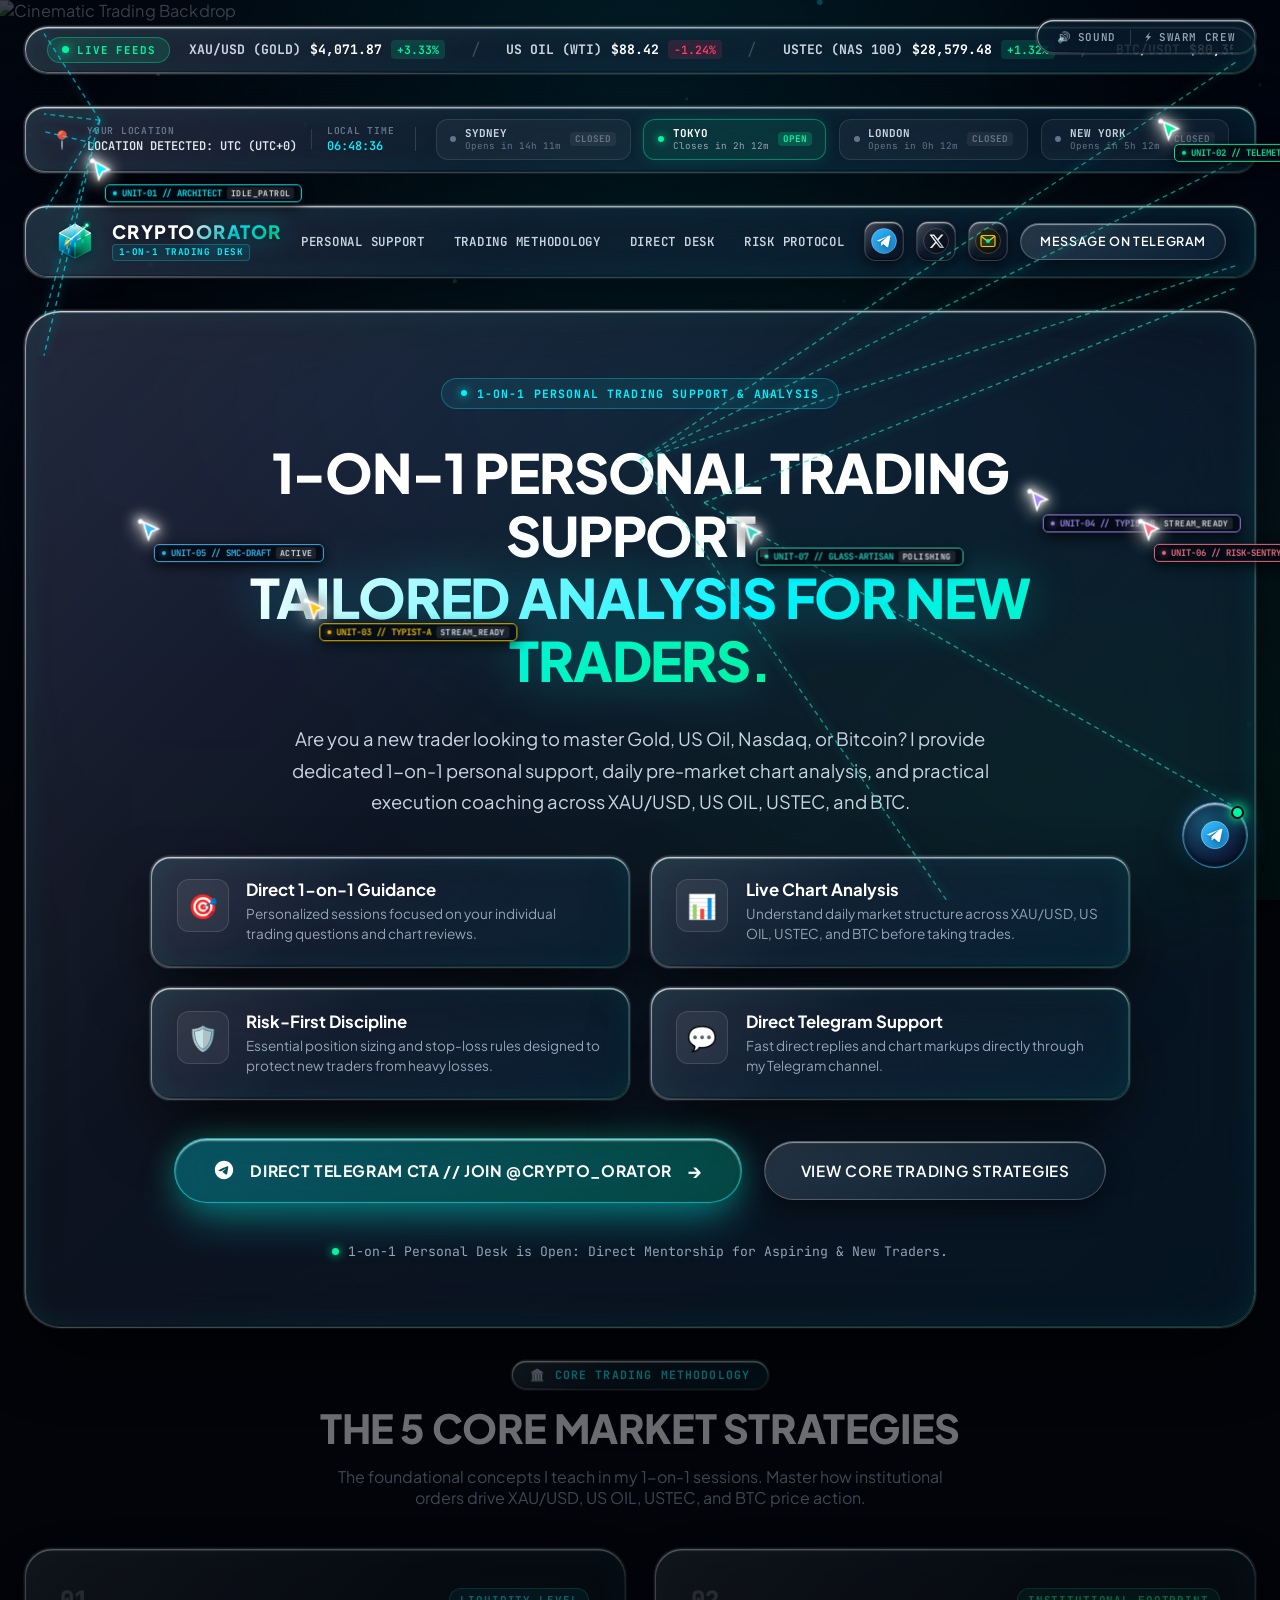
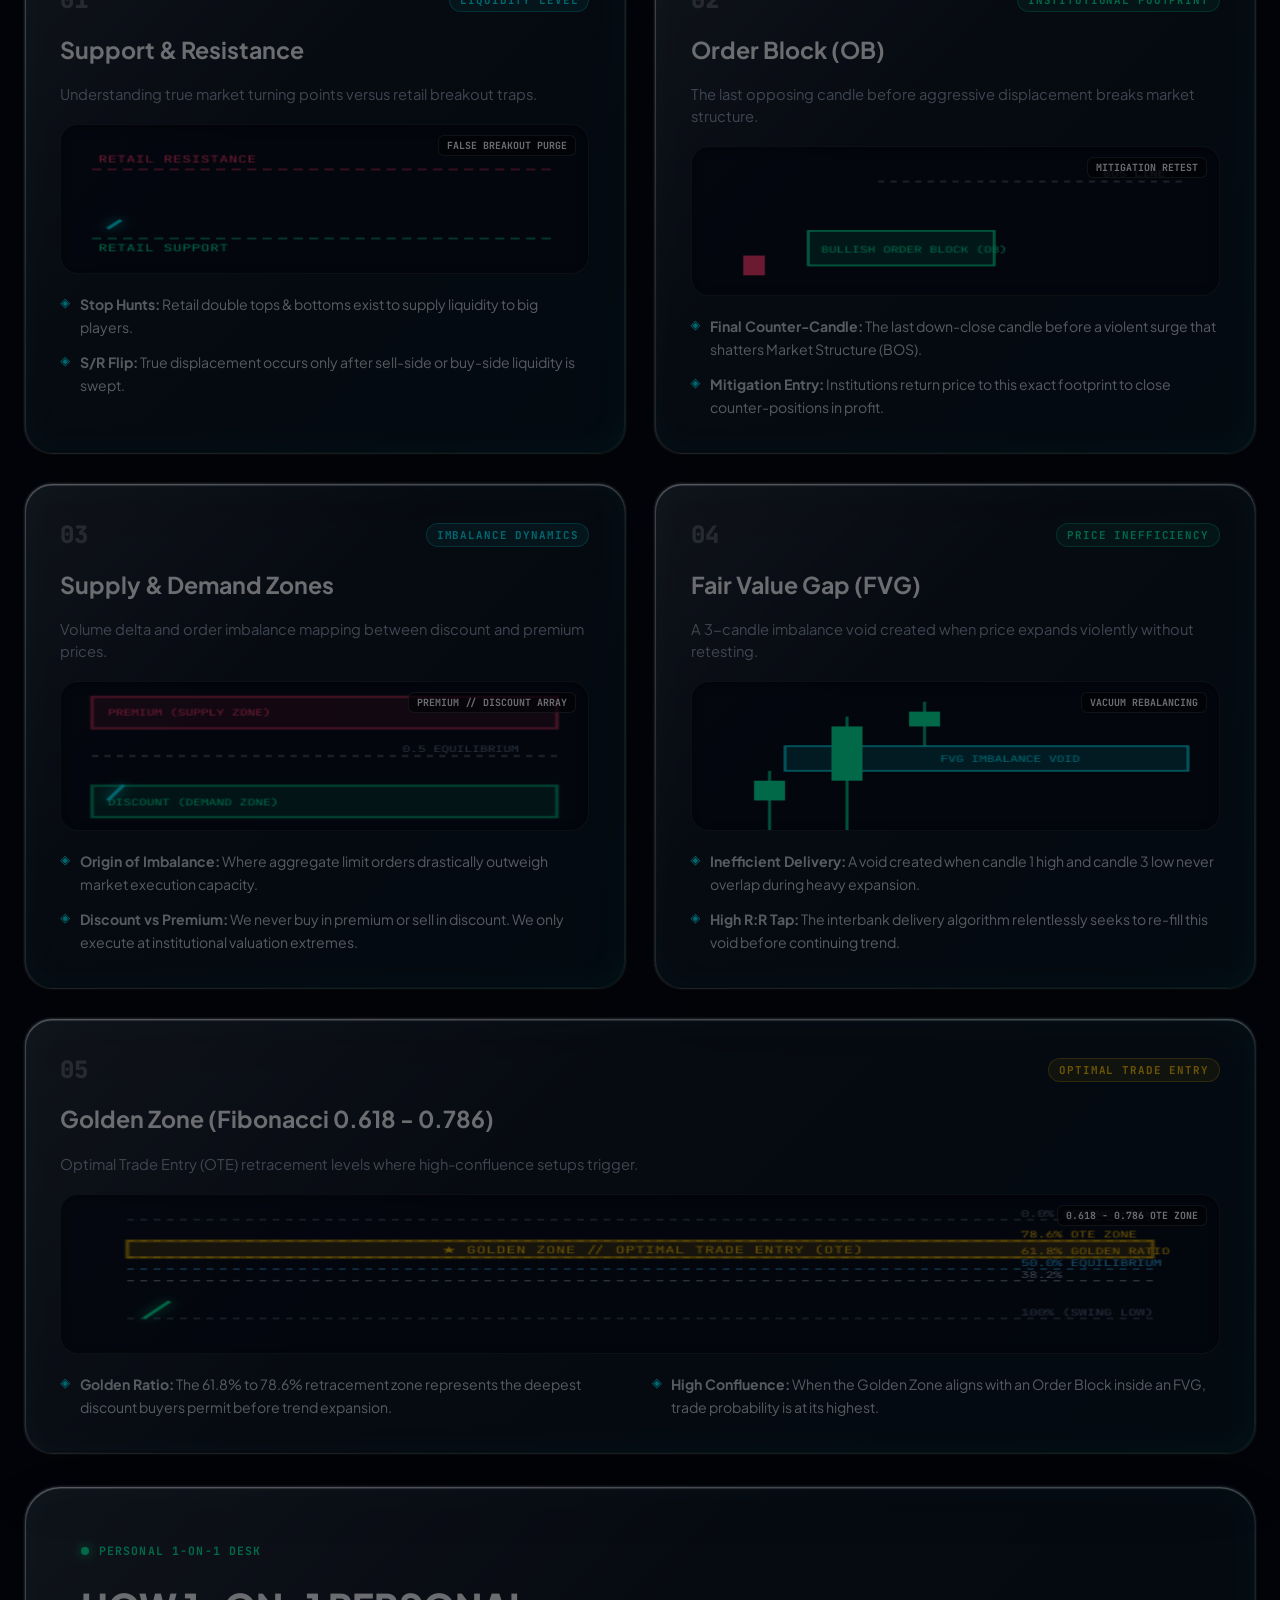
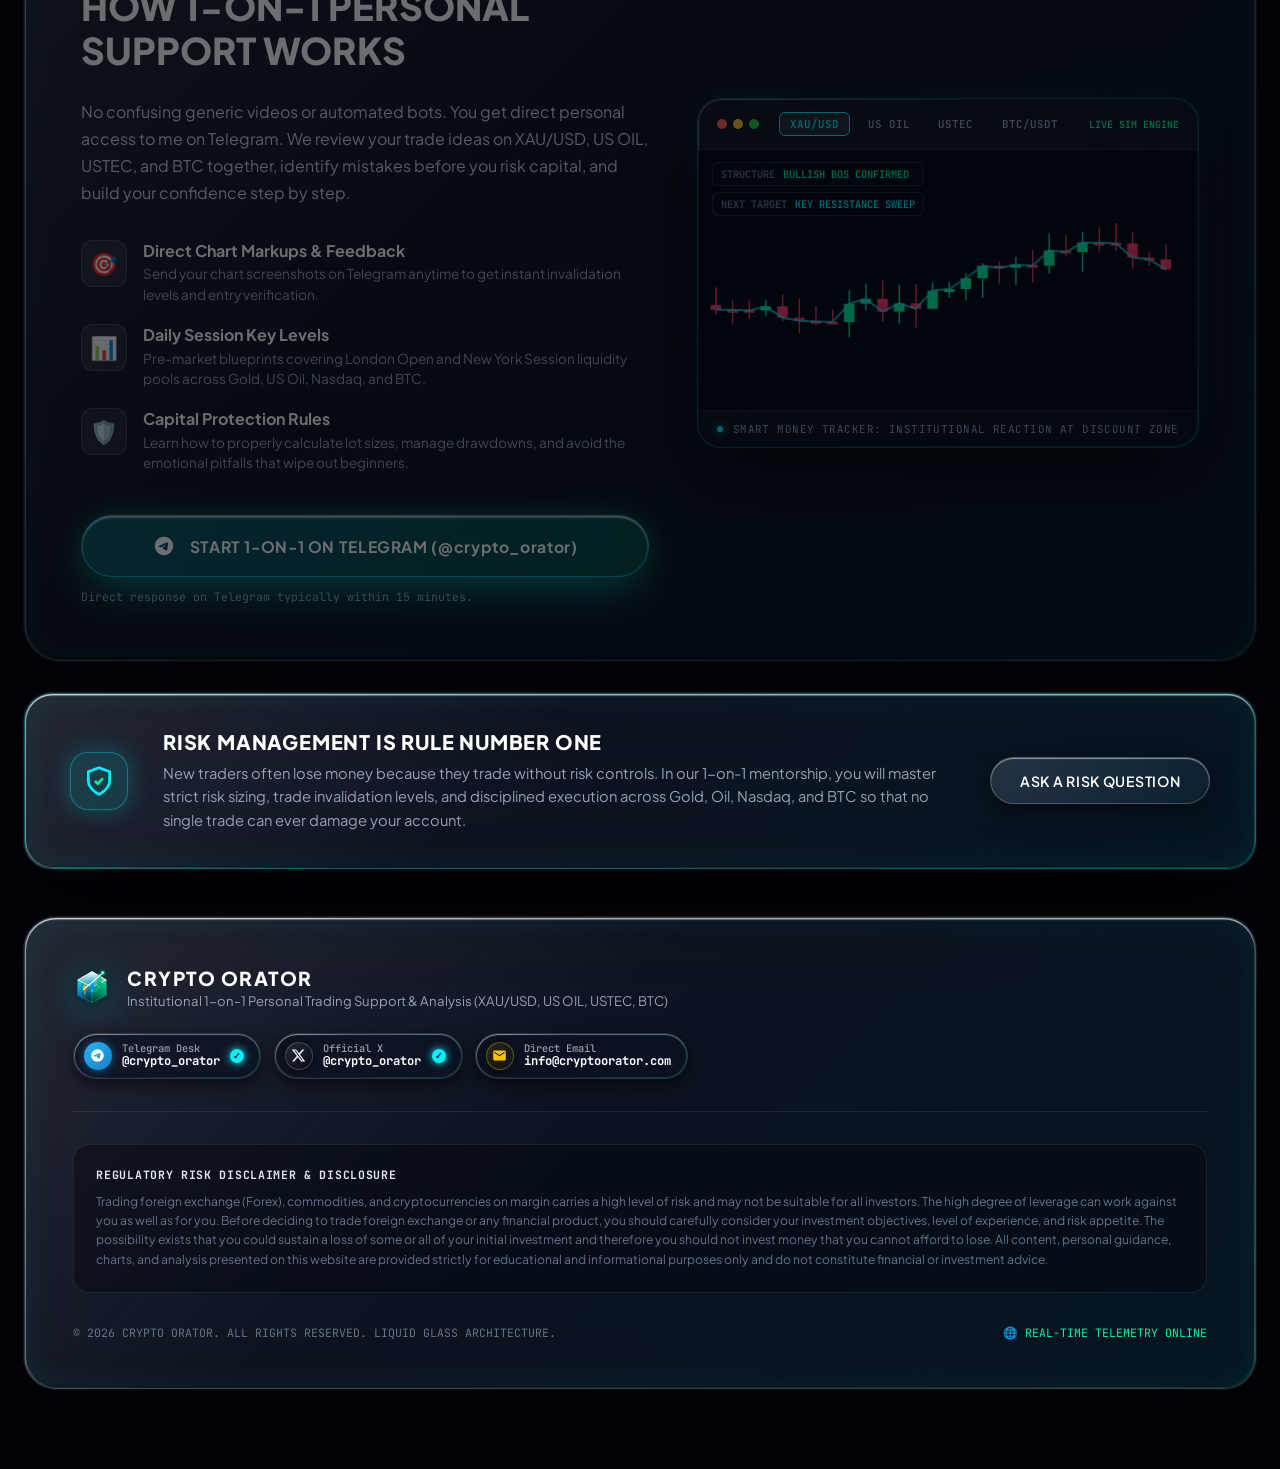
==== commit 84a336e9: "Add files via upload" ====
--- a/index.html
+++ b/index.html
@@ -3,600 +3,984 @@
 <head>
   <meta charset="UTF-8">
   <meta name="viewport" content="width=device-width, initial-scale=1.0">
-  <title>CRYPTO ORATOR — Master the Market in 3D</title>
-  
-  <!-- Bootstrap Icons -->
-  <link href="https://cdn.jsdelivr.net/npm/bootstrap-icons@1.11.3/font/bootstrap-icons.min.css" rel="stylesheet">
-  
-  <!-- Custom CSS -->
+  <title>CRYPTO ORATOR // 1-on-1 Personal Trading Support & Analysis (XAUUSD, US OIL, USTEC, BTC)</title>
+  <meta name="description" content="Dedicated 1-on-1 personal trading support and analysis for new Forex and Crypto traders. Specializing strictly in XAU/USD (Gold), US OIL, USTEC (Nasdaq 100), and Bitcoin.">
+  <link rel="preconnect" href="https://fonts.googleapis.com">
+  <link rel="preconnect" href="https://fonts.gstatic.com" crossorigin>
+  <link href="https://fonts.googleapis.com/css2?family=Plus+Jakarta+Sans:wght@300;400;500;600;700;800&family=JetBrains+Mono:wght@300;400;500;600;700&display=swap" rel="stylesheet">
   <link rel="stylesheet" href="style.css">
 </head>
 <body>
 
-  <!-- Premium Candlestick Preloader -->
-  <div class="preloader-overlay" id="preloader">
-    <div class="preloader-content">
-      <div class="preloader-candles">
-        <div class="preloader-candle green" style="animation-delay: 0s;">
-          <div class="preloader-wick"></div>
-          <div class="preloader-body"></div>
-        </div>
-        <div class="preloader-candle red" style="animation-delay: 0.15s;">
-          <div class="preloader-wick"></div>
-          <div class="preloader-body"></div>
-        </div>
-        <div class="preloader-candle green" style="animation-delay: 0.3s;">
-          <div class="preloader-wick"></div>
-          <div class="preloader-body"></div>
-        </div>
-        <div class="preloader-candle red" style="animation-delay: 0.45s;">
-          <div class="preloader-wick"></div>
-          <div class="preloader-body"></div>
-        </div>
-        <div class="preloader-candle green" style="animation-delay: 0.6s;">
-          <div class="preloader-wick"></div>
-          <div class="preloader-body"></div>
-        </div>
-      </div>
-      <div class="preloader-title">CRYPTO ORATOR</div>
-      <div class="preloader-subtitle tech-mono">SYNCHRONIZING SECURE MARKET DATA...</div>
+  <!-- Fixed Viewport Background with Apple Liquid Glass Translucent Refraction -->
+  <div class="viewport-bg-container">
+    <div class="bg-image-wrapper">
+      <img src="bg.jpg" alt="Cinematic Trading Backdrop" class="fixed-bg-img" id="bg-target">
     </div>
+    <div class="cinematic-overlay"></div>
+    <canvas id="ambient-particles"></canvas>
   </div>
 
-  <!-- Liquid SVG Warp Filter -->
-  <svg style="position: absolute; width: 0; height: 0;" xmlns="http://www.w3.org/2000/svg" version="1.1">
+  <!-- Master 3D Trading Crystal & Specular Asset Definitions -->
+  <svg style="position: absolute; width: 0; height: 0; overflow: hidden;" aria-hidden="true">
     <defs>
-      <filter id="liquid-glass-warp">
-        <feTurbulence type="fractalNoise" baseFrequency="0.015" numOctaves="3" result="noise" />
-        <feDisplacementMap in="SourceGraphic" in2="noise" scale="12" xChannelSelector="R" yChannelSelector="G" />
+      <!-- 3D Isometric Crystal Prism Facets -->
+      <linearGradient id="p-facet-left" x1="8" y1="20" x2="32" y2="58" gradientUnits="userSpaceOnUse">
+        <stop offset="0%" stop-color="#00f2fe" stop-opacity="0.95"/>
+        <stop offset="50%" stop-color="#0284c7" stop-opacity="0.85"/>
+        <stop offset="100%" stop-color="#030712" stop-opacity="0.95"/>
+      </linearGradient>
+
+      <linearGradient id="p-facet-right" x1="56" y1="20" x2="32" y2="58" gradientUnits="userSpaceOnUse">
+        <stop offset="0%" stop-color="#00f5a0" stop-opacity="0.9"/>
+        <stop offset="60%" stop-color="#059669" stop-opacity="0.8"/>
+        <stop offset="100%" stop-color="#021f18" stop-opacity="0.95"/>
+      </linearGradient>
+
+      <linearGradient id="p-facet-top" x1="32" y1="6" x2="32" y2="32" gradientUnits="userSpaceOnUse">
+        <stop offset="0%" stop-color="#ffffff" stop-opacity="0.98"/>
+        <stop offset="50%" stop-color="#a5f3fc" stop-opacity="0.8"/>
+        <stop offset="100%" stop-color="#38bdf8" stop-opacity="0.65"/>
+      </linearGradient>
+
+      <!-- 3D Candlesticks Inside Prism -->
+      <linearGradient id="p-gold-ratio" x1="17" y1="30" x2="23" y2="39" gradientUnits="userSpaceOnUse">
+        <stop offset="0%" stop-color="#ffd700"/>
+        <stop offset="100%" stop-color="#b45309"/>
+      </linearGradient>
+
+      <linearGradient id="p-bull-cyan" x1="29" y1="21" x2="35" y2="34" gradientUnits="userSpaceOnUse">
+        <stop offset="0%" stop-color="#38bdf8"/>
+        <stop offset="100%" stop-color="#0284c7"/>
+      </linearGradient>
+
+      <linearGradient id="p-bull-green" x1="41" y1="14" x2="47" y2="29" gradientUnits="userSpaceOnUse">
+        <stop offset="0%" stop-color="#00f5a0"/>
+        <stop offset="100%" stop-color="#059669"/>
+      </linearGradient>
+
+      <!-- Core Glow Filter -->
+      <filter id="p-glow-core" x="-40%" y="-40%" width="180%" height="180%">
+        <feGaussianBlur stdDeviation="3" result="blur"/>
+        <feComposite in="SourceGraphic" in2="blur" operator="over"/>
       </filter>
     </defs>
   </svg>
 
-  <!-- Custom Fluid Cursor -->
-  <div class="fluid-cursor" id="fluid-cursor"></div>
-  <div class="fluid-cursor-ring" id="fluid-cursor-ring"></div>
-
-  <!-- Background Environment Layers -->
-  <div class="bg-layer"></div>
-  <canvas id="bg-canvas"></canvas>
-  <div class="grid-overlay"></div>
-  
-  <!-- Fluid Liquid Blobs Backdrops -->
-  <div class="fluid-blob-container">
-    <div class="fluid-blob blob-1"></div>
-    <div class="fluid-blob blob-2"></div>
-    <div class="fluid-blob blob-3"></div>
-    <div class="fluid-blob blob-4"></div>
-  </div>
-
-  <!-- Floating Glass Parallax Assets (Drift slowly on page scroll) -->
-  <div class="glass-parallax-asset asset-torus" style="top: 15vh; left: 10vw;"></div>
-  <div class="glass-parallax-asset asset-sphere" style="top: 80vh; right: 8vw;"></div>
-  <div class="glass-parallax-asset asset-ring" style="top: 150vh; left: 6vw;"></div>
-  <div class="glass-parallax-asset asset-cube" style="top: 220vh; right: 12vw;"></div>
-  <div class="glass-parallax-asset asset-torus" style="top: 290vh; left: 8vw;"></div>
-  <div class="glass-parallax-asset asset-sphere" style="top: 360vh; right: 10vw;"></div>
-
-  <!-- NAVBAR -->
-  <nav class="navbar liquid-glass">
-    <a href="#" class="brand">
-      <div class="brand-icon-box">
-        <svg viewBox="0 0 24 24" fill="none">
-          <rect x="5" y="8" width="4" height="10" fill="#2563eb"/>
-          <rect x="6.5" y="4" width="1" height="4" fill="#2563eb"/>
-          <rect x="6.5" y="18" width="1" height="3" fill="#2563eb"/>
-          <rect x="15" y="5" width="4" height="13" fill="#2563eb"/>
-          <rect x="16.5" y="2" width="1" height="3" fill="#2563eb"/>
-          <rect x="16.5" y="18" width="1" height="4" fill="#2563eb"/>
-        </svg>
-      </div>
-      <span>CRYPTO ORATOR</span>
-    </a>
-
-    <ul class="nav-links">
-      <li class="nav-link-item"><a href="#universe">🌌 Universe</a></li>
-      <li class="nav-link-item"><a href="#prices">📊 Live Prices</a></li>
-      <li class="nav-link-item"><a href="#diagnostics">⚙️ System</a></li>
-      <li class="nav-link-item"><a href="#about">👤 About</a></li>
-      <li class="nav-link-item"><a href="#strategies">📈 Strategies</a></li>
-      <li class="nav-link-item"><a href="#connect">✉ Connect</a></li>
-    </ul>
-
-    <div class="nav-right-controls">
-      <button id="audio-toggle-btn" class="hud-btn sound-off">
-        <i class="bi bi-volume-mute-fill"></i> SOUND: OFF
-      </button>
-      <button class="cta-button" onclick="window.location.hash='connect'">GET IN TOUCH</button>
-    </div>
-    
-    <div class="mobile-toggle" id="mobile-menu-btn">
-      <i class="bi bi-list"></i>
-    </div>
-  </nav>
-
-  <!-- LIVE TICKER -->
-  <div class="ticker-container liquid-glass">
-    <div class="ticker-track" id="ticker-track">
-      <!-- Generated in JS -->
+  <!-- Smart Institutional Preloader (Forex & Crypto Liquidity Engine) -->
+  <div id="preloader" class="preloader-overlay" title="Click anywhere to skip preloader">
+    <div class="preloader-glass-card apple-liquid-glass">
+      
+      <!-- Top Smart Header: 3D Crystal Logo + Real-Time Telemetry Meta -->
+      <div class="preloader-top-header">
+        <div class="trading-logo-3d preloader-logo-size">
+          <div class="logo-3d-box">
+            <svg class="trading-prism-svg" viewBox="0 0 64 64" fill="none">
+              <path d="M8 20L32 32V58L8 46V20Z" fill="url(#p-facet-left)" stroke="rgba(0, 242, 254, 0.45)" stroke-width="1.2" />
+              <path d="M32 32L56 20V46L32 58V32Z" fill="url(#p-facet-right)" stroke="rgba(0, 245, 160, 0.45)" stroke-width="1.2" />
+              <path d="M32 6L56 20L32 32L8 20L32 6Z" fill="url(#p-facet-top)" stroke="#ffffff" stroke-width="1.5" />
+              <circle cx="32" cy="30" r="14" fill="#00f2fe" opacity="0.2" filter="url(#p-glow-core)" />
+              <line x1="20" y1="26" x2="20" y2="44" stroke="#ffc400" stroke-width="1.5" stroke-linecap="round" />
+              <rect x="17" y="30" width="6" height="9" rx="1.5" fill="url(#p-gold-ratio)" />
+              <line x1="32" y1="16" x2="32" y2="40" stroke="#00f2fe" stroke-width="1.8" stroke-linecap="round" />
+              <rect x="29" y="21" width="6" height="13" rx="1.5" fill="url(#p-bull-cyan)" filter="url(#p-glow-core)" />
+              <line x1="44" y1="10" x2="44" y2="34" stroke="#00f5a0" stroke-width="1.8" stroke-linecap="round" />
+              <rect x="41" y="14" width="6" height="15" rx="1.5" fill="url(#p-bull-green)" filter="url(#p-glow-core)" />
+              <path d="M18 36L32 24L44 14L50 8" stroke="#ffffff" stroke-width="2.2" stroke-linecap="round" stroke-linejoin="round" />
+              <circle cx="50" cy="8" r="3.5" fill="#00f5a0" filter="url(#p-glow-core)" />
+              <circle cx="50" cy="8" r="1.5" fill="#ffffff" />
+            </svg>
+            <div class="logo-specular-sweep"></div>
+          </div>
+        </div>
+
+        <div class="preloader-header-meta">
+          <div class="meta-badge-row">
+            <span class="live-pulse-dot"></span>
+            <span class="meta-chip">SMART LIQUIDITY SCANNER</span>
+            <span class="meta-version">v2.6 // QUANT DESK</span>
+          </div>
+          <h2 class="brand-title">CRYPTO ORATOR</h2>
+          <span class="brand-sub">INSTITUTIONAL 1-ON-1 TRADING SUPPORT & ANALYSIS</span>
+        </div>
+      </div>
+
+      <!-- Real-Time Asset Node Status Pills (Accurate 4 Assets) -->
+      <div class="preloader-nodes-grid">
+        <div class="node-pill">
+          <span class="node-dot green"></span>
+          <span class="node-sym">XAU/USD:</span>
+          <span class="node-val">$4,071.80</span>
+        </div>
+        <div class="node-pill">
+          <span class="node-dot green"></span>
+          <span class="node-sym">US OIL:</span>
+          <span class="node-val">$88.45</span>
+        </div>
+        <div class="node-pill">
+          <span class="node-dot green"></span>
+          <span class="node-sym">USTEC:</span>
+          <span class="node-val">28,580.40</span>
+        </div>
+        <div class="node-pill">
+          <span class="node-dot green"></span>
+          <span class="node-sym">BTC:</span>
+          <span class="node-val">$80,351.84</span>
+        </div>
+      </div>
+
+      <!-- Live Animated Candlestick & SMC Imbalance Chart -->
+      <div class="candle-chart-container">
+        <canvas id="preloader-candle-canvas" width="540" height="190"></canvas>
+        <div class="chart-smart-hud">
+          <span class="hud-tag fvg-tag">FVG ZONE: IMBALANCE SWEPT</span>
+          <span class="hud-tag bos-tag">BOS: HIGHER HIGH ACTIVE</span>
+        </div>
+      </div>
+
+      <!-- Smart Telemetry Progress & Digital Status -->
+      <div class="preloader-status-zone">
+        <div class="status-meta">
+          <div class="log-stream-wrap">
+            <span class="terminal-prompt">&gt;&gt;</span>
+            <span id="preloader-log" class="mono-text">INITIALIZING HIGH-FREQUENCY LIQUIDITY ENGINE...</span>
+          </div>
+          <div class="pct-readout">
+            <span id="preloader-pct" class="mono-text-bold">0%</span>
+          </div>
+        </div>
+
+        <div class="progress-track-glass">
+          <div id="preloader-fill" class="progress-fill"></div>
+        </div>
+
+        <div class="preloader-action-row">
+          <span class="crew-standby-tag">⚡ 7 ROBOTIC LABORER CURSORS ON DECK</span>
+          <button class="skip-btn-pill" id="skip-preloader-btn">
+            <span>ENTER DESK INSTANTLY</span>
+            <span class="btn-arrow">→</span>
+          </button>
+        </div>
+      </div>
+
     </div>
   </div>
 
-  <!-- MAIN CONTENT WRAPPER -->
-  <div class="content-wrapper">
-
-    <!-- HERO SECTION -->
-    <section class="hero-section scroll-reveal" id="home">
-      <div class="hero-grid">
-        <!-- Left Hero Copy -->
-        <div class="hero-text-content">
-          <span class="hero-eyebrow">◆ Crypto Research &amp; Trading Education</span>
-          <h1 class="hero-title">The <span class="glow-text">Voice</span><br>Of The Market</h1>
-          <p class="hero-desc">
-            Deep crypto research, advanced trading strategies, and market analysis — no noise, no hype. Data-driven insight from a dedicated market student.
-          </p>
-          <div class="hero-buttons">
-            <button class="btn-primary" onclick="window.location.hash='strategies'">EXPLORE STRATEGIES</button>
-            <button class="btn-secondary" onclick="window.location.hash='connect'">JOIN COMMUNITY</button>
-          </div>
-          <!-- Hero Stats cards -->
-          <div class="hero-stats-row">
-            <div class="stat-card liquid-glass tilt-card">
-              <div class="stat-label">Focus Assets</div>
-              <div class="stat-value">10+</div>
-              <div class="stat-badge">▲ BTC ETH BNB SOL</div>
-            </div>
-            <div class="stat-card liquid-glass tilt-card">
-              <div class="stat-label">Research Mode</div>
-              <div class="stat-value">24/7</div>
-              <div class="stat-badge">● Always Active</div>
-            </div>
-            <div class="stat-card liquid-glass tilt-card">
-              <div class="stat-label">Signal Service</div>
-              <div class="stat-value">FREE</div>
-              <div class="stat-badge">◆ Education Only</div>
-            </div>
-          </div>
-        </div>
-
-        <!-- Right Hero 3D Canvas Container -->
-        <div class="hero-canvas-container">
-          <canvas id="hero-3d-canvas"></canvas>
-        </div>
-      </div>
-    </section>
-
-    <!-- 3D UNIVERSE (GALAXY) SECTION -->
-    <section class="universe-section section-padding scroll-reveal" id="universe">
-      <div class="section-heading-container">
-        <span class="section-eyebrow">ASIC Mining Core</span>
-        <h2 class="section-title">System Mining Core</h2>
-        <div class="section-divider"></div>
-      </div>
-
-      <div class="mining-grid">
-        <!-- Left Side: Control & Stats Console -->
-        <div class="mining-dashboard liquid-glass tilt-card">
-          <h3 class="diag-panel-title">MINING CONTROL SYSTEM</h3>
-          <div class="diagnostics-list">
-            <div class="diag-row">
-              <span class="diag-lbl">ASIC HASH RATE:</span>
-              <span class="diag-val text-accent-cyan" id="mining-hashrate">248.50 TH/s</span>
-            </div>
-            <div class="diag-row">
-              <span class="diag-lbl">CHIP CORE TEMP:</span>
-              <span class="diag-val text-accent-gold" id="mining-temp">68.20 °C</span>
-            </div>
-            <div class="diag-row">
-              <span class="diag-lbl">BLOCKS SOLVED:</span>
-              <span class="diag-val" id="mining-blocks">142</span>
-            </div>
-            <div class="diag-row">
-              <span class="diag-lbl">POWER VOLTAGE:</span>
-              <span class="diag-val text-accent-purple">3,200 W (98.4% Eff)</span>
-            </div>
-            <div class="diag-row">
-              <span class="diag-lbl">CORE STATUS:</span>
-              <span class="diag-val text-accent-green">NOMINAL / RUNNING</span>
-            </div>
-          </div>
-          
-          <!-- Mini Log feed specifically for mining -->
-          <div class="diag-mini-console mt-2">
-            <div class="console-header"><i class="bi bi-cpu"></i> mining core feed</div>
-            <div class="console-lines" id="mining-terminal-content">
-              <div><span class="term-tag" style="color:var(--cyan); font-weight:700;">[SYS]</span> SECURING ASIC NETWORK INTERFACE...</div>
-            </div>
-          </div>
-        </div>
-
-        <!-- Right Side: The 3D ASIC Visualizer Canvas Frame -->
-        <div class="mining-visualizer-frame liquid-glass">
-          <canvas id="universe-3d-canvas"></canvas>
-          <div class="universe-helper-text">🖱 Drag to rotate in 3D · Scroll to zoom · Hover parts for diagnostics</div>
-          
-          <!-- WebGL Hover Tooltip Card (Fluid Glass styled) -->
-          <div class="universe-tooltip liquid-glass" id="universe-tooltip">
-            <div class="tooltip-title" id="tooltip-name">ASIC Core</div>
-            <div class="tooltip-pair" id="tooltip-pair">DIAGNOSTICS</div>
-            <div class="tooltip-price" id="tooltip-price">NOMINAL</div>
-          </div>
-        </div>
-      </div>
-    </section>
-
-    <!-- LIVE PRICES SECTION -->
-    <section class="prices-section section-padding scroll-reveal" id="prices">
-      <div class="section-heading-container">
-        <span class="section-eyebrow">Live Market Data</span>
-        <h2 class="section-title">Real-Time Prices</h2>
-        <div class="section-divider"></div>
-      </div>
-
-      <div class="prices-grid">
-        <!-- BTC Price Card -->
-        <div class="price-card liquid-glass tilt-card" id="card-btc">
-          <div class="price-card-header">
-            <div class="coin-logo-ring btc">
-              <img src="https://cdn.jsdelivr.net/gh/madenix/Crypto-logo-cdn@main/Logos/BTC.svg" alt="BTC Logo" class="coin-logo-img">
-            </div>
-            <div class="change-badge up" id="badge-btc">+0.00%</div>
-          </div>
-          <div class="coin-details">
-            <div class="coin-name">BITCOIN</div>
-            <div class="coin-pair">BTC / USDT</div>
-          </div>
-          <div class="coin-current-price" id="price-btc">$--,---.--</div>
-          <div class="coin-percent-chg up" id="change-btc">▲ Loading...</div>
-          <canvas class="sparkline-canvas" id="chart-btc"></canvas>
-        </div>
-
-        <!-- ETH Price Card -->
-        <div class="price-card liquid-glass tilt-card" id="card-eth">
-          <div class="price-card-header">
-            <div class="coin-logo-ring eth">
-              <img src="https://cdn.jsdelivr.net/gh/madenix/Crypto-logo-cdn@main/Logos/ETH.svg" alt="ETH Logo" class="coin-logo-img">
-            </div>
-            <div class="change-badge up" id="badge-eth">+0.00%</div>
-          </div>
-          <div class="coin-details">
-            <div class="coin-name">ETHEREUM</div>
-            <div class="coin-pair">ETH / USDT</div>
-          </div>
-          <div class="coin-current-price" id="price-eth">$--,---.--</div>
-          <div class="coin-percent-chg up" id="change-eth">▲ Loading...</div>
-          <canvas class="sparkline-canvas" id="chart-eth"></canvas>
-        </div>
-
-        <!-- BNB Price Card -->
-        <div class="price-card liquid-glass tilt-card" id="card-bnb">
-          <div class="price-card-header">
-            <div class="coin-logo-ring bnb">
-              <img src="https://cdn.jsdelivr.net/gh/madenix/Crypto-logo-cdn@main/Logos/BNB.svg" alt="BNB Logo" class="coin-logo-img">
-            </div>
-            <div class="change-badge up" id="badge-bnb">+0.00%</div>
-          </div>
-          <div class="coin-details">
-            <div class="coin-name">BNB</div>
-            <div class="coin-pair">BNB / USDT</div>
-          </div>
-          <div class="coin-current-price" id="price-bnb">$--.-</div>
-          <div class="coin-percent-chg up" id="change-bnb">▲ Loading...</div>
-          <canvas class="sparkline-canvas" id="chart-bnb"></canvas>
-        </div>
-
-        <!-- SOL Price Card -->
-        <div class="price-card liquid-glass tilt-card" id="card-sol">
-          <div class="price-card-header">
-            <div class="coin-logo-ring sol">
-              <img src="https://cdn.jsdelivr.net/gh/madenix/Crypto-logo-cdn@main/Logos/SOL.svg" alt="SOL Logo" class="coin-logo-img">
-            </div>
-            <div class="change-badge up" id="badge-sol">+0.00%</div>
-          </div>
-          <div class="coin-details">
-            <div class="coin-name">SOLANA</div>
-            <div class="coin-pair">SOL / USDT</div>
-          </div>
-          <div class="coin-current-price" id="price-sol">$--.-</div>
-          <div class="coin-percent-chg up" id="change-sol">▲ Loading...</div>
-          <canvas class="sparkline-canvas" id="chart-sol"></canvas>
-        </div>
-
-        <!-- XRP Price Card -->
-        <div class="price-card liquid-glass tilt-card" id="card-xrp">
-          <div class="price-card-header">
-            <div class="coin-logo-ring xrp">
-              <img src="https://cdn.jsdelivr.net/gh/madenix/Crypto-logo-cdn@main/Logos/XRP.svg" alt="XRP Logo" class="coin-logo-img">
-            </div>
-            <div class="change-badge up" id="badge-xrp">+0.00%</div>
-          </div>
-          <div class="coin-details">
-            <div class="coin-name">XRP</div>
-            <div class="coin-pair">XRP / USDT</div>
-          </div>
-          <div class="coin-current-price" id="price-xrp">$-.--</div>
-          <div class="coin-percent-chg up" id="change-xrp">▲ Loading...</div>
-          <canvas class="sparkline-canvas" id="chart-xrp"></canvas>
-        </div>
-      </div>
-
-      <div class="stream-status-text mt-3" id="api-status">
-        <span class="status-dot"></span>Connecting to Binance data stream...
-      </div>
-    </section>
-
-    <!-- SYSTEM DIAGNOSTICS SECTION -->
-    <section class="diagnostics-section section-padding scroll-reveal" id="diagnostics">
-      <div class="section-heading-container">
-        <span class="section-eyebrow">Local Network Specs</span>
-        <h2 class="section-title">System Diagnostics</h2>
-        <div class="section-divider"></div>
-      </div>
-
-      <div class="diagnostics-grid">
-        <!-- Speedometer gauge card -->
-        <div class="diag-card speedometer-panel liquid-glass tilt-card">
-          <h3 class="diag-panel-title">SPEEDOMETER</h3>
-          <div class="speedometer-container">
-            <svg class="speedometer-dial-svg" viewBox="0 0 100 100">
-              <path d="M20,80 A40,40 0 1,1 80,80" fill="none" stroke="rgba(0,0,0,0.05)" stroke-width="6" stroke-linecap="round"/>
-              <path id="speed-meter-fill" d="M20,80 A40,40 0 1,1 80,80" fill="none" stroke="url(#speedGrad)" stroke-width="6" stroke-linecap="round" stroke-dasharray="188.5" stroke-dashoffset="188.5"/>
-              <defs>
-                <linearGradient id="speedGrad" x1="0%" y1="0%" x2="100%" y2="0%">
-                  <stop offset="0%" stop-color="#9333ea" />
-                  <stop offset="50%" stop-color="#2563eb" />
-                  <stop offset="100%" stop-color="#0891b2" />
-                </linearGradient>
-              </defs>
-            </svg>
-            <div class="speedometer-needle-pivot" id="speed-needle"></div>
-            <div class="speedometer-hud-text">
-              <span id="speed-val">0.0</span>
-              <span class="speed-unit">Mbps</span>
-            </div>
-          </div>
-          <button class="btn-primary w-full mt-2" id="speed-test-btn">RUN NETWORK CHECK</button>
-        </div>
-
-        <!-- Network metadata cards -->
-        <div class="diag-card details-panel liquid-glass tilt-card tech-mono">
-          <h3 class="diag-panel-title">NETWORK METRIC</h3>
-          <div class="diagnostics-list">
-            <div class="diag-row">
-              <span class="diag-lbl">PUBLIC IP:</span>
-              <span class="diag-val text-accent-cyan" id="ip-val">FETCHING IP...</span>
-            </div>
-            <div class="diag-row">
-              <span class="diag-lbl">ISP CARRIER:</span>
-              <span class="diag-val" id="isp-val">PENDING...</span>
-            </div>
-            <div class="diag-row">
-              <span class="diag-lbl">GEOLOCATION:</span>
-              <span class="diag-val" id="loc-val">PENDING...</span>
-            </div>
-            <div class="diag-row">
-              <span class="diag-lbl">SYS LATENCY:</span>
-              <span class="diag-val" id="ping-val">-- ms</span>
-            </div>
-            <div class="diag-row">
-              <span class="diag-lbl">CON TYPE:</span>
-              <span class="diag-val text-accent-purple" id="conn-val">ONLINE</span>
-            </div>
-          </div>
-          
-          <!-- Cyber Log Output console built-in -->
-          <div class="diag-mini-console">
-            <div class="console-header"><i class="bi bi-terminal"></i> log feed</div>
-            <div class="console-lines" id="terminal-content">
-              <!-- Log entries -->
-            </div>
-          </div>
-        </div>
-      </div>
-    </section>
-
-    <!-- ABOUT SECTION (Restored fully from original) -->
-    <section class="about-section section-padding scroll-reveal" id="about">
-      <div class="about-grid">
-        <!-- Liquid glass elements bubble -->
-        <div class="about-visual">
-          <div class="about-liquid-orb"></div>
-          <div class="about-center-card liquid-glass tilt-card">
-            <img src="https://cdn.jsdelivr.net/gh/madenix/Crypto-logo-cdn@main/Logos/BTC.svg" alt="BTC Logo" class="about-btc-logo">
-            <span>CRYPTO ORATOR</span>
-          </div>
-          <div class="concept-tag liquid-glass">◆ MARKET ANALYSIS</div>
-          <div class="concept-tag liquid-glass">◆ RISK MANAGEMENT</div>
-          <div class="concept-tag liquid-glass">◆ CHART PATTERNS</div>
-          <div class="concept-tag liquid-glass">◆ ON-CHAIN DATA</div>
-          <div class="concept-tag liquid-glass">◆ DeFi RESEARCH</div>
-        </div>
-
-        <!-- About Text Details -->
-        <div class="about-details">
-          <span class="section-eyebrow" style="text-align: left;">Who is Crypto Orator</span>
-          <h2 class="about-heading">Research-Driven.<br><span>Strategy-Focused.</span><br>No Signal Hype.</h2>
-          <p class="about-text">
-            Crypto Orator is dedicated to deep research in cryptocurrency markets. The mission is simple — decode market structure, build tested trading strategies, and share knowledge freely. No paid signals, no pump groups — just pure market education.
-          </p>
-          
-          <div class="features-list">
-            <div class="feature-row">
-              <div class="feature-icon-box">📊</div>
-              <div>
-                <h4 class="feature-title">Technical Analysis &amp; Strategy Development</h4>
-                <p class="feature-description">Building and backtesting new trading strategies across multiple timeframes and market conditions.</p>
-              </div>
-            </div>
-            <div class="feature-row">
-              <div class="feature-icon-box">🔬</div>
-              <div>
-                <h4 class="feature-title">Crypto Market Research</h4>
-                <p class="feature-description">Deep-dive research into tokenomics, on-chain metrics, and macro market trends.</p>
-              </div>
-            </div>
-            <div class="feature-row">
-              <div class="feature-icon-box">🎓</div>
-              <div>
-                <h4 class="feature-title">Free Education — No Gatekeeping</h4>
-                <p class="feature-description">Anyone can reach out to learn about crypto trading. Knowledge is shared openly.</p>
-              </div>
-            </div>
-          </div>
-        </div>
-      </div>
-    </section>
-
-    <!-- STRATEGIES SECTION (Restored all 6 fully from original) -->
-    <section class="strategies-section section-padding scroll-reveal" id="strategies">
-      <div class="section-heading-container">
-        <span class="section-eyebrow">Areas of Research</span>
-        <h2 class="section-title">Trading Disciplines</h2>
-        <div class="section-divider"></div>
-      </div>
-
-      <div class="strategies-grid">
-        <!-- 01 -->
-        <div class="strategy-card liquid-glass tilt-card">
-          <span class="strategy-number">01 / 06</span>
-          <div class="strategy-icon">📈</div>
-          <h3 class="strategy-title">Trend Following</h3>
-          <p class="strategy-desc">Identifying and riding macro and micro trends using moving averages, momentum oscillators, and multi-timeframe confluence methods.</p>
-          <span class="strategy-tag">SWING / POSITION</span>
-        </div>
-
-        <!-- 02 -->
-        <div class="strategy-card liquid-glass tilt-card">
-          <span class="strategy-number">02 / 06</span>
-          <div class="strategy-icon">⚡</div>
-          <h3 class="strategy-title">Breakout Trading</h3>
-          <p class="strategy-desc">Spotting key consolidation zones, volume accumulation patterns, and executing precise breakout entries with defined risk parameters.</p>
-          <span class="strategy-tag">INTRADAY / SWING</span>
-        </div>
-
-        <!-- 03 -->
-        <div class="strategy-card liquid-glass tilt-card">
-          <span class="strategy-number">03 / 06</span>
-          <div class="strategy-icon">🎯</div>
-          <h3 class="strategy-title">Support &amp; Resistance</h3>
-          <p class="strategy-desc">Mapping institutional order blocks, demand/supply zones, and liquidity pools to find high-probability reversal setups.</p>
-          <span class="strategy-tag">ALL TIMEFRAMES</span>
-        </div>
-
-        <!-- 04 -->
-        <div class="strategy-card liquid-glass tilt-card">
-          <span class="strategy-number">04 / 06</span>
-          <div class="strategy-icon">🔗</div>
-          <h3 class="strategy-title">On-Chain Analysis</h3>
-          <p class="strategy-desc">Reading blockchain data — wallet flows, exchange inflows, whale movements, and miner behavior to anticipate market turning points.</p>
-          <span class="strategy-tag">MACRO / RESEARCH</span>
-        </div>
-
-        <!-- 05 -->
-        <div class="strategy-card liquid-glass tilt-card">
-          <span class="strategy-number">05 / 06</span>
-          <div class="strategy-icon">⚖️</div>
-          <h3 class="strategy-title">Risk Management</h3>
-          <p class="strategy-desc">Position sizing frameworks, stop-loss discipline, portfolio allocation rules, and psychological frameworks for long-term capital preservation.</p>
-          <span class="strategy-tag">FUNDAMENTAL</span>
-        </div>
-
-        <!-- 06 -->
-        <div class="strategy-card liquid-glass tilt-card">
-          <span class="strategy-number">06 / 06</span>
-          <div class="strategy-icon">🌐</div>
-          <h3 class="strategy-title">Macro &amp; Sentiment</h3>
-          <p class="strategy-desc">Correlating crypto markets with global macro events, Fed policy, BTC dominance cycles, fear &amp; greed index, and funding rates.</p>
-          <span class="strategy-tag">RESEARCH</span>
-        </div>
-      </div>
-    </section>
-
-    <!-- CONNECT SECTION (Restored fully from original) -->
-    <section class="connect-section section-padding scroll-reveal" id="connect">
-      <div class="connect-container liquid-glass">
-        <div class="connect-grid-bg"></div>
-        <div class="connect-blob"></div>
-
-        <span class="section-eyebrow">Find Me Online</span>
-        <h2 class="connect-heading">Connect with <span>Crypto Orator</span></h2>
-        <p class="connect-description">
-          Want to learn about crypto trading? Questions about strategies or market structure? Reach out — no gatekeeping, no paywalls.
-        </p>
-
-        <div class="socials-row">
-          <!-- Telegram -->
-          <a href="https://t.me/crypto_orator" target="_blank" class="social-button telegram">
-            <div class="social-icon-wrapper">
-              <svg viewBox="0 0 24 24"><path d="M12 0C5.373 0 0 5.373 0 12s5.373 12 12 12 12-5.373 12-12S18.627 0 12 0zm5.894 8.221l-1.97 9.28c-.145.658-.537.818-1.084.508l-3-2.21-1.447 1.394c-.16.16-.295.295-.605.295l.213-3.053 5.56-5.023c.242-.213-.054-.333-.373-.12L7.04 13.947l-2.96-.924c-.643-.204-.657-.643.136-.953l11.57-4.461c.537-.194 1.006.131.832.953l.276-.341z" fill="#0088cc"/></svg>
-            </div>
-            <div class="social-text">
-              <div class="social-name">Telegram</div>
-              <div class="social-handle">@crypto_orator</div>
-            </div>
-            <span class="social-arrow">›</span>
-          </a>
-
-          <!-- Twitter -->
-          <a href="https://x.com/crypto_orator" target="_blank" class="social-button twitter">
-            <div class="social-icon-wrapper">
-              <svg viewBox="0 0 24 24"><path d="M18.244 2.25h3.308l-7.227 8.26 8.502 11.24H16.17l-5.214-6.817L4.99 21.75H1.68l7.73-8.835L1.254 2.25H8.08l4.713 6.231zm-1.161 17.52h1.833L7.084 4.126H5.117z" fill="#1e293b"/></svg>
-            </div>
-            <div class="social-text">
-              <div class="social-name">X (Twitter)</div>
-              <div class="social-handle">@crypto_orator</div>
-            </div>
-            <span class="social-arrow">›</span>
-          </a>
-
-          <!-- Discord -->
-          <a href="https://discord.com/users/Crypto_orator" target="_blank" class="social-button discord">
-            <div class="social-icon-wrapper">
-              <svg viewBox="0 0 24 24"><path d="M20.317 4.37a19.791 19.791 0 00-4.885-1.515.074.074 0 00-.079.037c-.21.375-.444.864-.608 1.25a18.27 18.27 0 00-5.487 0 12.64 12.64 0 00-.617-1.25.077.077 0 00-.079-.037A19.736 19.736 0 003.677 4.37a.07.07 0 00-.032.027C.533 9.046-.32 13.58.099 18.057a.082.082 0 00.031.057 19.9 19.9 0 005.993 3.03.078.078 0 00.084-.028 14.09 14.09 0 001.226-1.994.076.076 0 00-.041-.106 13.107 13.107 0 01-1.872-.892.077.077 0 01-.008-.128 10.2 10.2 0 00.372-.292.074.074 0 01.077-.01c3.928 1.793 8.18 1.793 12.062 0a.074.074 0 01.078.01c.12.098.246.198.373.292a.077.077 0 01-.006.127 12.299 12.299 0 01-1.873.892.077.077 0 00-.041.107c.36.698.772 1.362 1.225 1.993a.076.076 0 00.084.028 19.839 19.839 0 006.002-3.03.077.077 0 00.032-.054c.5-5.177-.838-9.674-3.549-13.66a.061.061 0 00-.031-.03zM8.02 15.33c-1.183 0-2.157-1.085-2.157-2.419 0-1.333.956-2.419 2.157-2.419 1.21 0 2.176 1.096 2.157 2.42 0 1.333-.956 2.418-2.157 2.418zm7.975 0c-1.183 0-2.157-1.085-2.157-2.419 0-1.333.955-2.419 2.157-2.419 1.21 0 2.176 1.096 2.157 2.42 0 1.333-.946 2.418-2.157 2.418z" fill="#7289da"/></svg>
-            </div>
-            <div class="social-text">
-              <div class="social-name">Discord</div>
-              <div class="social-handle">Crypto_orator</div>
-            </div>
-            <span class="social-arrow">›</span>
-          </a>
-        </div>
-      </div>
-    </section>
-
-    <!-- FOOTER -->
-    <footer class="footer">
-      <div class="footer-content">
-        <div class="footer-logo">CRYPTO ORATOR</div>
-        <div class="footer-copyright">© 2026 CRYPTO ORATOR — ALL RIGHTS RESERVED</div>
-        <div class="footer-disclaimer">Not financial advice. Educational purposes only. Trade responsibly.</div>
-      </div>
-    </footer>
-
-  </div><!-- /content-wrapper -->
-
-  <!-- ============================================================
-     EXTERNAL SCRIPTS (Three.js, GSAP, OrbitControls)
-     ============================================================ */ -->
-  <!-- HUD Alert Notification -->
-  <div class="hud-notification liquid-glass" id="dev-notification">
-    <div class="notification-glow-line"></div>
-    <div class="notification-header">
-      <span class="notification-badge">⚠️ DEV PROTOCOL ACTIVE</span>
-      <button class="notification-close" id="close-notification">&times;</button>
+  <!-- Multi-Cursor Swarm Layer (7 Autonomous Laborer Cursors) -->
+  <div id="crew-stage" class="crew-layer">
+    <canvas id="crew-laser-canvas"></canvas>
+    
+    <!-- 7 Visible Autonomous Robotic Worker Cursors -->
+    <div class="virtual-cursor" id="worker-cursor-1" data-id="1">
+      <div class="cursor-pointer cyan">
+        <svg viewBox="0 0 24 24" class="pointer-svg">
+          <path d="M4 2L20 10L12.5 12.5L9 21L4 2Z" fill="#00f2fe" stroke="#ffffff" stroke-width="1.8"/>
+        </svg>
+        <span class="cursor-emitter"></span>
+      </div>
+      <div class="cursor-hud-pill pill-cyan">
+        <span class="hud-bot-dot"></span>
+        <span class="hud-bot-name">UNIT-01 // ARCHITECT</span>
+        <span class="hud-action-status">ACTIVE</span>
+      </div>
     </div>
-    <div class="notification-body">
-      This system is under active development. Educational modules and network telemetry diagnostics are currently simulated.
+
+    <div class="virtual-cursor" id="worker-cursor-2" data-id="2">
+      <div class="cursor-pointer emerald">
+        <svg viewBox="0 0 24 24" class="pointer-svg">
+          <path d="M4 2L20 10L12.5 12.5L9 21L4 2Z" fill="#00f5a0" stroke="#ffffff" stroke-width="1.8"/>
+        </svg>
+        <span class="cursor-emitter"></span>
+      </div>
+      <div class="cursor-hud-pill pill-emerald">
+        <span class="hud-bot-dot"></span>
+        <span class="hud-bot-name">UNIT-02 // TELEMETRY</span>
+        <span class="hud-action-status">ACTIVE</span>
+      </div>
+    </div>
+
+    <div class="virtual-cursor" id="worker-cursor-3" data-id="3">
+      <div class="cursor-pointer gold">
+        <svg viewBox="0 0 24 24" class="pointer-svg">
+          <path d="M4 2L20 10L12.5 12.5L9 21L4 2Z" fill="#ffc400" stroke="#ffffff" stroke-width="1.8"/>
+        </svg>
+        <span class="cursor-emitter"></span>
+      </div>
+      <div class="cursor-hud-pill pill-gold">
+        <span class="hud-bot-dot"></span>
+        <span class="hud-bot-name">UNIT-03 // TYPIST-A</span>
+        <span class="hud-action-status">ACTIVE</span>
+      </div>
+    </div>
+
+    <div class="virtual-cursor" id="worker-cursor-4" data-id="4">
+      <div class="cursor-pointer violet">
+        <svg viewBox="0 0 24 24" class="pointer-svg">
+          <path d="M4 2L20 10L12.5 12.5L9 21L4 2Z" fill="#a78bfa" stroke="#ffffff" stroke-width="1.8"/>
+        </svg>
+        <span class="cursor-emitter"></span>
+      </div>
+      <div class="cursor-hud-pill pill-violet">
+        <span class="hud-bot-dot"></span>
+        <span class="hud-bot-name">UNIT-04 // TYPIST-B</span>
+        <span class="hud-action-status">ACTIVE</span>
+      </div>
+    </div>
+
+    <div class="virtual-cursor" id="worker-cursor-5" data-id="5">
+      <div class="cursor-pointer sky">
+        <svg viewBox="0 0 24 24" class="pointer-svg">
+          <path d="M4 2L20 10L12.5 12.5L9 21L4 2Z" fill="#38bdf8" stroke="#ffffff" stroke-width="1.8"/>
+        </svg>
+        <span class="cursor-emitter"></span>
+      </div>
+      <div class="cursor-hud-pill pill-sky">
+        <span class="hud-bot-dot"></span>
+        <span class="hud-bot-name">UNIT-05 // SMC-DRAFT</span>
+        <span class="hud-action-status">ACTIVE</span>
+      </div>
+    </div>
+
+    <div class="virtual-cursor" id="worker-cursor-6" data-id="6">
+      <div class="cursor-pointer rose">
+        <svg viewBox="0 0 24 24" class="pointer-svg">
+          <path d="M4 2L20 10L12.5 12.5L9 21L4 2Z" fill="#fb7185" stroke="#ffffff" stroke-width="1.8"/>
+        </svg>
+        <span class="cursor-emitter"></span>
+      </div>
+      <div class="cursor-hud-pill pill-rose">
+        <span class="hud-bot-dot"></span>
+        <span class="hud-bot-name">UNIT-06 // RISK-SENTRY</span>
+        <span class="hud-action-status">ACTIVE</span>
+      </div>
+    </div>
+
+    <div class="virtual-cursor" id="worker-cursor-7" data-id="7">
+      <div class="cursor-pointer mint">
+        <svg viewBox="0 0 24 24" class="pointer-svg">
+          <path d="M4 2L20 10L12.5 12.5L9 21L4 2Z" fill="#2dd4bf" stroke="#ffffff" stroke-width="1.8"/>
+        </svg>
+        <span class="cursor-emitter"></span>
+      </div>
+      <div class="cursor-hud-pill pill-mint">
+        <span class="hud-bot-dot"></span>
+        <span class="hud-bot-name">UNIT-07 // GLASS-ARTISAN</span>
+        <span class="hud-action-status">ACTIVE</span>
+      </div>
     </div>
   </div>
 
-  <script src="https://cdnjs.cloudflare.com/ajax/libs/three.js/r128/three.min.js"></script>
-  <script src="https://cdn.jsdelivr.net/npm/three@0.128.0/examples/js/controls/OrbitControls.js"></script>
-  <script src="https://cdnjs.cloudflare.com/ajax/libs/gsap/3.12.2/gsap.min.js"></script>
-  
-  <!-- Custom JS Modules -->
-  <script src="three-scene.js"></script>
-  <script src="app.js"></script>
-
+  <!-- Floating Controls (Sound + Crew Re-deploy) -->
+  <div class="floating-controls-pill apple-liquid-glass">
+    <button id="sound-toggle" class="control-btn" title="Toggle Synthesized Soundscape">
+      <span class="ctrl-icon sound-icon">🔊</span>
+      <span class="ctrl-label">SOUND</span>
+    </button>
+    <div class="ctrl-divider"></div>
+    <button id="rebuild-crew-btn" class="control-btn" title="Re-deploy Robotic Construction Cursors">
+      <span class="ctrl-icon">⚡</span>
+      <span class="ctrl-label">SWARM CREW</span>
+    </button>
+  </div>
+
+  <!-- Main Website Shell -->
+  <div id="app-wrapper" class="app-container">
+
+    <!-- Top Running Real-Time Price Ticker Bar (Strictly: XAU/USD, US OIL, USTEC, BTC) -->
+    <header id="ticker-capsule" class="ticker-wrapper scroll-target" data-stage="1">
+      <div class="ticker-glass-capsule apple-liquid-glass">
+        <div class="ticker-badge">
+          <span class="pulse-dot"></span>
+          <span class="ticker-badge-text">LIVE FEEDS</span>
+        </div>
+
+        <div class="ticker-scroll-track" id="ticker-track">
+          <!-- Item 1: XAU/USD (Gold Spot) -->
+          <div class="ticker-item" id="ticker-xau">
+            <span class="coin-symbol">XAU/USD (GOLD)</span>
+            <span class="coin-price" id="xau-price" data-typewrite="$4,071.80">$4,071.80</span>
+            <span class="coin-change up" id="xau-change">+3.33%</span>
+            <span class="tick-flash"></span>
+          </div>
+
+          <span class="ticker-pipe">/</span>
+
+          <!-- Item 2: US OIL (WTI Crude) -->
+          <div class="ticker-item" id="ticker-oil">
+            <span class="coin-symbol">US OIL (WTI)</span>
+            <span class="coin-price" id="oil-price" data-typewrite="$88.45">$88.45</span>
+            <span class="coin-change down" id="oil-change">-1.24%</span>
+            <span class="tick-flash"></span>
+          </div>
+
+          <span class="ticker-pipe">/</span>
+
+          <!-- Item 3: USTEC (Nasdaq 100 Index) -->
+          <div class="ticker-item" id="ticker-ustec">
+            <span class="coin-symbol">USTEC (NAS 100)</span>
+            <span class="coin-price" id="ustec-price" data-typewrite="$28,580.40">$28,580.40</span>
+            <span class="coin-change up" id="ustec-change">+1.32%</span>
+            <span class="tick-flash"></span>
+          </div>
+
+          <span class="ticker-pipe">/</span>
+
+          <!-- Item 4: BTC/USDT (Bitcoin) -->
+          <div class="ticker-item" id="ticker-btc">
+            <span class="coin-symbol">BTC/USDT</span>
+            <span class="coin-price" id="btc-price" data-typewrite="$80,351.84">$80,351.84</span>
+            <span class="coin-change up" id="btc-change">+3.90%</span>
+            <span class="tick-flash"></span>
+          </div>
+
+          <span class="ticker-pipe">/</span>
+
+          <!-- Current UTC Clock -->
+          <div class="ticker-utc">
+            <span class="utc-label">UTC TIME:</span>
+            <span id="utc-clock" class="utc-clock">00:00:00</span>
+          </div>
+        </div>
+      </div>
+    </header>
+
+    <!-- Forex Market Sessions & User Location Radar (Liquid Glass Capsule) -->
+    <div id="session-radar-bar" class="session-radar-wrapper scroll-target" data-stage="1">
+      <div class="session-radar-capsule apple-liquid-glass">
+        
+        <!-- Detected User Location & Local Time -->
+        <div class="user-location-block">
+          <div class="loc-pin-icon">📍</div>
+          <div class="loc-meta">
+            <span class="loc-label">YOUR LOCATION</span>
+            <span class="loc-val" id="user-location-text">DETECTING TIMEZONE...</span>
+          </div>
+          <div class="loc-divider"></div>
+          <div class="loc-meta">
+            <span class="loc-label">LOCAL TIME</span>
+            <span class="loc-val text-cyan" id="user-local-clock">--:--:--</span>
+          </div>
+        </div>
+
+        <div class="session-center-divider"></div>
+
+        <!-- 4 Global Forex Sessions with Dynamic UTC Calculation -->
+        <div class="sessions-badges-row" id="sessions-row">
+          <!-- Sydney Session -->
+          <div class="session-chip" id="session-sydney">
+            <span class="chip-status-dot"></span>
+            <div class="chip-info">
+              <span class="chip-name">SYDNEY</span>
+              <span class="chip-time">21:00 - 06:00 UTC</span>
+            </div>
+            <span class="chip-badge">CLOSED</span>
+          </div>
+
+          <!-- Tokyo Session -->
+          <div class="session-chip" id="session-tokyo">
+            <span class="chip-status-dot"></span>
+            <div class="chip-info">
+              <span class="chip-name">TOKYO</span>
+              <span class="chip-time">00:00 - 09:00 UTC</span>
+            </div>
+            <span class="chip-badge">CLOSED</span>
+          </div>
+
+          <!-- London Session -->
+          <div class="session-chip" id="session-london">
+            <span class="chip-status-dot"></span>
+            <div class="chip-info">
+              <span class="chip-name">LONDON</span>
+              <span class="chip-time">07:00 - 16:00 UTC</span>
+            </div>
+            <span class="chip-badge">CLOSED</span>
+          </div>
+
+          <!-- New York Session -->
+          <div class="session-chip" id="session-newyork">
+            <span class="chip-status-dot"></span>
+            <div class="chip-info">
+              <span class="chip-name">NEW YORK</span>
+              <span class="chip-time">12:00 - 21:00 UTC</span>
+            </div>
+            <span class="chip-badge">OPEN</span>
+          </div>
+        </div>
+
+      </div>
+    </div>
+
+    <!-- Navigation Header -->
+    <nav id="main-navbar" class="navbar-wrapper scroll-target" data-stage="1">
+      <div class="navbar-glass-container apple-liquid-glass">
+        <a href="#hero" class="nav-brand">
+          <!-- 3D Institutional Trading Crystal Emblem -->
+          <div class="trading-logo-3d navbar-logo-size">
+            <div class="logo-3d-box">
+              <svg class="trading-prism-svg" viewBox="0 0 64 64" fill="none">
+                <path d="M8 20L32 32V58L8 46V20Z" fill="url(#p-facet-left)" stroke="rgba(0, 242, 254, 0.45)" stroke-width="1.2" />
+                <path d="M32 32L56 20V46L32 58V32Z" fill="url(#p-facet-right)" stroke="rgba(0, 245, 160, 0.45)" stroke-width="1.2" />
+                <path d="M32 6L56 20L32 32L8 20L32 6Z" fill="url(#p-facet-top)" stroke="#ffffff" stroke-width="1.5" />
+                <circle cx="32" cy="30" r="12" fill="#00f2fe" opacity="0.15" filter="url(#p-glow-core)" />
+                <line x1="20" y1="26" x2="20" y2="44" stroke="#ffc400" stroke-width="1.4" stroke-linecap="round" />
+                <rect x="17" y="30" width="6" height="9" rx="1.5" fill="url(#p-gold-ratio)" />
+                <line x1="32" y1="16" x2="32" y2="40" stroke="#00f2fe" stroke-width="1.6" stroke-linecap="round" />
+                <rect x="29" y="21" width="6" height="13" rx="1.5" fill="url(#p-bull-cyan)" filter="url(#p-glow-core)" />
+                <line x1="44" y1="10" x2="44" y2="34" stroke="#00f5a0" stroke-width="1.6" stroke-linecap="round" />
+                <rect x="41" y="14" width="6" height="15" rx="1.5" fill="url(#p-bull-green)" filter="url(#p-glow-core)" />
+                <path d="M18 36L32 24L44 14L50 8" stroke="#ffffff" stroke-width="2" stroke-linecap="round" stroke-linejoin="round" />
+                <circle cx="50" cy="8" r="3" fill="#00f5a0" filter="url(#p-glow-core)" />
+                <circle cx="50" cy="8" r="1.5" fill="#ffffff" />
+              </svg>
+              <div class="logo-specular-sweep"></div>
+            </div>
+          </div>
+          <div class="brand-title-wrap">
+            <span class="brand-name" id="type-brand-name">CRYPTO<span class="gradient-text">ORATOR</span></span>
+            <span class="desk-tag">1-ON-1 TRADING DESK</span>
+          </div>
+        </a>
+
+        <div class="nav-links">
+          <a href="#hero" class="nav-link">PERSONAL SUPPORT</a>
+          <a href="#methodology" class="nav-link">TRADING METHODOLOGY</a>
+          <a href="#mentorship" class="nav-link">DIRECT DESK</a>
+          <a href="#risk-protocol" class="nav-link">RISK PROTOCOL</a>
+        </div>
+
+        <div class="nav-social-actions">
+          <!-- 1. Realistic 3D Apple Liquid Glass Telegram Badge -->
+          <a href="https://t.me/crypto_orator" target="_blank" rel="noopener noreferrer" class="social-glass-icon telegram" title="Direct Telegram Desk (@crypto_orator)">
+            <div class="social-icon-core">
+              <svg class="social-svg tg-svg" viewBox="0 0 28 28" fill="none">
+                <circle cx="14" cy="14" r="12.5" fill="url(#p-tg-bg)" stroke="rgba(255,255,255,0.4)" stroke-width="0.8"/>
+                <path d="M7 13.5L19.5 8.5C20.1 8.25 20.6 8.7 20.4 9.35L18.3 19.5C18.15 20.2 17.3 20.4 16.75 19.95L13.2 16.9L11.5 18.55C11.3 18.75 11 18.6 11 18.3V15.5L16.8 10.2C17.05 9.95 16.75 9.8 16.5 10L9.4 14.5L7.2 13.8C6.6 13.6 6.6 12.8 7 13.5Z" fill="#ffffff" filter="drop-shadow(0 1px 2px rgba(0,0,0,0.35))"/>
+                <path d="M11 15.5L13.2 16.9L11.5 18.55V15.5Z" fill="#cfe8fc" opacity="0.9"/>
+                <defs>
+                  <linearGradient id="p-tg-bg" x1="4" y1="4" x2="24" y2="24" gradientUnits="userSpaceOnUse">
+                    <stop stop-color="#2bb2f8"/>
+                    <stop offset="1" stop-color="#1984cc"/>
+                  </linearGradient>
+                </defs>
+              </svg>
+            </div>
+            <span class="social-specular"></span>
+          </a>
+
+          <!-- 2. Realistic 3D Obsidian Titanium X (Twitter) Badge -->
+          <a href="https://x.com/crypto_orator" target="_blank" rel="noopener noreferrer" class="social-glass-icon twitter" title="Official X / Twitter (@crypto_orator)">
+            <div class="social-icon-core">
+              <svg class="social-svg x-svg" viewBox="0 0 28 28" fill="none">
+                <rect x="1.5" y="1.5" width="25" height="25" rx="12.5" fill="url(#p-x-bg)" stroke="rgba(255,255,255,0.22)" stroke-width="0.8"/>
+                <path d="M19.2 7.5H21.5L16.5 13.2L22.4 21H17.8L14.2 16.2L10.1 21H7.8L13.1 14.9L7.5 7.5H12.2L15.5 11.8L19.2 7.5ZM18.4 19.6H19.7L11.5 8.8H10.1L18.4 19.6Z" fill="url(#p-x-metal)" filter="drop-shadow(0 1px 2px rgba(0,0,0,0.5))"/>
+                <defs>
+                  <linearGradient id="p-x-bg" x1="3" y1="3" x2="25" y2="25" gradientUnits="userSpaceOnUse">
+                    <stop stop-color="#1e2333"/>
+                    <stop offset="1" stop-color="#080a11"/>
+                  </linearGradient>
+                  <linearGradient id="p-x-metal" x1="7" y1="7" x2="22" y2="21" gradientUnits="userSpaceOnUse">
+                    <stop stop-color="#ffffff"/>
+                    <stop offset="0.55" stop-color="#e2e8f0"/>
+                    <stop offset="1" stop-color="#94a3b8"/>
+                  </linearGradient>
+                </defs>
+              </svg>
+            </div>
+            <span class="social-specular"></span>
+          </a>
+
+          <!-- 3. Realistic 3D Amber & Emerald Email Desk Badge -->
+          <a href="mailto:info@cryptoorator.com" class="social-glass-icon email" title="Direct Email Desk (info@cryptoorator.com)">
+            <div class="social-icon-core">
+              <svg class="social-svg mail-svg" viewBox="0 0 28 28" fill="none">
+                <rect x="1.5" y="1.5" width="25" height="25" rx="12.5" fill="url(#p-mail-bg)" stroke="rgba(255,196,0,0.35)" stroke-width="0.8"/>
+                <path d="M7 10C7 9.2 7.7 8.5 8.5 8.5H19.5C20.3 8.5 21 9.2 21 10V18C21 18.8 20.3 19.5 19.5 19.5H8.5C7.7 19.5 7 18.8 7 18V10Z" fill="rgba(255,196,0,0.12)" stroke="#ffc400" stroke-width="1.2"/>
+                <path d="M7.5 9.5L14 14.5L20.5 9.5" stroke="#ffc400" stroke-width="1.4" stroke-linecap="round" stroke-linejoin="round"/>
+                <circle cx="14" cy="14" r="2" fill="#00f5a0" filter="drop-shadow(0 0 4px #00f5a0)"/>
+                <defs>
+                  <linearGradient id="p-mail-bg" x1="3" y1="3" x2="25" y2="25" gradientUnits="userSpaceOnUse">
+                    <stop stop-color="#262215"/>
+                    <stop offset="1" stop-color="#090d18"/>
+                  </linearGradient>
+                </defs>
+              </svg>
+            </div>
+            <span class="social-specular"></span>
+          </a>
+
+          <a href="https://t.me/crypto_orator" target="_blank" rel="noopener noreferrer" class="nav-cta-btn apple-liquid-btn">
+            <span>MESSAGE ON TELEGRAM</span>
+          </a>
+        </div>
+      </div>
+    </nav>
+
+    <!-- Hero Section (Faithfully reflecting user request: 1-on-1 personal trading support & analysis for new traders) -->
+    <section id="hero" class="hero-section scroll-target" data-stage="1">
+      <div class="hero-glass-container apple-liquid-glass">
+        
+        <div class="hero-header-badge">
+          <span class="neon-pill-dot"></span>
+          <span class="neon-pill-text" data-typewrite="1-ON-1 PERSONAL TRADING SUPPORT & ANALYSIS">1-ON-1 PERSONAL TRADING SUPPORT & ANALYSIS</span>
+        </div>
+
+        <!-- Clean, Exact Headline requested by User -->
+        <h1 class="hero-headline">
+          <span id="hero-title-line1" data-typewrite="1-ON-1 PERSONAL TRADING SUPPORT.">1-ON-1 PERSONAL TRADING SUPPORT.</span><br>
+          <span id="hero-title-line2" class="glow-gradient-text" data-typewrite="TAILORED ANALYSIS FOR NEW TRADERS.">TAILORED ANALYSIS FOR NEW TRADERS.</span>
+        </h1>
+
+        <!-- Direct, Authentic Description for New Traders specializing in XAU/USD, US OIL, USTEC, and BTC -->
+        <p class="hero-description" id="hero-desc-text" data-typewrite="Are you a new trader looking to master Gold, US Oil, Nasdaq, or Bitcoin? I provide dedicated 1-on-1 personal support, daily pre-market chart analysis, and practical execution coaching across XAU/USD, US OIL, USTEC, and BTC.">
+          Are you a new trader looking to master Gold, US Oil, Nasdaq, or Bitcoin? I provide dedicated 1-on-1 personal support, daily pre-market chart analysis, and practical execution coaching across XAU/USD, US OIL, USTEC, and BTC.
+        </p>
+
+        <!-- 4 Authentic Support Pillars -->
+        <div class="hero-support-pillars">
+          <div class="pillar-glass-item apple-liquid-glass" id="pillar-1">
+            <span class="pillar-icon">🎯</span>
+            <div class="pillar-text">
+              <h4 class="pillar-title" data-typewrite="Direct 1-on-1 Guidance">Direct 1-on-1 Guidance</h4>
+              <p class="pillar-sub" data-typewrite="Personalized sessions focused on your individual trading questions and chart reviews.">Personalized sessions focused on your individual trading questions and chart reviews.</p>
+            </div>
+          </div>
+
+          <div class="pillar-glass-item apple-liquid-glass" id="pillar-2">
+            <span class="pillar-icon">📊</span>
+            <div class="pillar-text">
+              <h4 class="pillar-title" data-typewrite="Live Chart Analysis">Live Chart Analysis</h4>
+              <p class="pillar-sub" data-typewrite="Understand daily market structure across XAU/USD, US OIL, USTEC, and BTC before taking trades.">Understand daily market structure across XAU/USD, US OIL, USTEC, and BTC before taking trades.</p>
+            </div>
+          </div>
+
+          <div class="pillar-glass-item apple-liquid-glass" id="pillar-3">
+            <span class="pillar-icon">🛡️</span>
+            <div class="pillar-text">
+              <h4 class="pillar-title" data-typewrite="Risk-First Discipline">Risk-First Discipline</h4>
+              <p class="pillar-sub" data-typewrite="Essential position sizing and stop-loss rules designed to protect new traders from heavy losses.">Essential position sizing and stop-loss rules designed to protect new traders from heavy losses.</p>
+            </div>
+          </div>
+
+          <div class="pillar-glass-item apple-liquid-glass" id="pillar-4">
+            <span class="pillar-icon">💬</span>
+            <div class="pillar-text">
+              <h4 class="pillar-title" data-typewrite="Direct Telegram Support">Direct Telegram Support</h4>
+              <p class="pillar-sub" data-typewrite="Fast direct replies and chart markups directly through my Telegram channel.">Fast direct replies and chart markups directly through my Telegram channel.</p>
+            </div>
+          </div>
+        </div>
+
+        <!-- Prominent Direct Telegram CTA Button (User Requirement 6) -->
+        <div class="hero-cta-group">
+          <a href="https://t.me/crypto_orator" target="_blank" rel="noopener noreferrer" class="hero-primary-cta apple-liquid-cta" id="hero-cta-btn">
+            <span class="cta-tg-icon">
+              <svg viewBox="0 0 24 24" fill="currentColor">
+                <path d="M12 2C6.48 2 2 6.48 2 12s4.48 10 10 10 10-4.48 10-10S17.52 2 12 2zm4.64 6.8c-.15 1.58-.8 5.42-1.13 7.19-.14.75-.42 1-.68 1.03-.58.05-1.02-.38-1.58-.75-.88-.58-1.38-.94-2.23-1.5-.99-.65-.35-1.01.22-1.59.15-.15 2.71-2.48 2.76-2.69a.2.2 0 00-.05-.18c-.06-.05-.14-.03-.21-.02-.09.02-1.49.95-4.22 2.79-.4.27-.76.41-1.08.4-.36-.01-1.04-.2-1.55-.37-.63-.2-1.12-.31-1.08-.66.02-.18.27-.36.75-.55 2.92-1.27 4.86-2.11 5.83-2.51 2.78-1.16 3.35-1.36 3.73-1.36.08 0 .27.02.39.12.1.08.13.19.14.27-.01.06.01.24 0 .39z"/>
+              </svg>
+            </span>
+            <span class="cta-label" data-typewrite="DIRECT TELEGRAM CTA // JOIN @CRYPTO_ORATOR">DIRECT TELEGRAM CTA // JOIN @CRYPTO_ORATOR</span>
+            <span class="cta-arrow">→</span>
+            <div class="specular-sweep"></div>
+          </a>
+
+          <a href="#methodology" class="hero-secondary-cta apple-liquid-btn">
+            <span data-typewrite="VIEW CORE TRADING STRATEGIES">VIEW CORE TRADING STRATEGIES</span>
+          </a>
+        </div>
+
+        <div class="hero-subtext-endorsement">
+          <span class="status-indicator-dot"></span>
+          <span data-typewrite="1-on-1 Personal Desk is Open: Direct Mentorship for Aspiring & New Traders.">1-on-1 Personal Desk is Open: Direct Mentorship for Aspiring & New Traders.</span>
+        </div>
+
+      </div>
+    </section>
+
+    <!-- Trading Methodology / Core Concepts Section -->
+    <section id="methodology" class="methodology-section scroll-target" data-stage="2">
+      <div class="section-title-wrapper">
+        <div class="title-glass-badge apple-liquid-glass">
+          <span class="badge-icon">🏛️</span>
+          <span data-typewrite="CORE TRADING METHODOLOGY">CORE TRADING METHODOLOGY</span>
+        </div>
+        <h2 class="section-heading" data-typewrite="THE 5 CORE MARKET STRATEGIES">THE 5 CORE MARKET STRATEGIES</h2>
+        <p class="section-subtext" data-typewrite="The foundational concepts I teach in my 1-on-1 sessions. Master how institutional orders drive XAU/USD, US OIL, USTEC, and BTC price action.">The foundational concepts I teach in my 1-on-1 sessions. Master how institutional orders drive XAU/USD, US OIL, USTEC, and BTC price action.</p>
+      </div>
+
+      <!-- 5 Core Concept Apple Liquid Glass Cards -->
+      <div class="strategy-cards-grid">
+
+        <!-- Card 1: Support & Resistance -->
+        <div class="strategy-card apple-liquid-glass tilt-card" id="card-sr" data-concept="sr">
+          <div class="card-glass-header">
+            <span class="concept-number">01</span>
+            <span class="concept-tag tag-cyan">LIQUIDITY LEVEL</span>
+          </div>
+          <h3 class="card-title" data-typewrite="Support & Resistance">Support & Resistance</h3>
+          <p class="card-lead" data-typewrite="Understanding true market turning points versus retail breakout traps.">Understanding true market turning points versus retail breakout traps.</p>
+          <div class="interactive-chart-box">
+            <canvas id="canvas-sr" width="340" height="150" class="concept-canvas"></canvas>
+            <div class="chart-tag-float">FALSE BREAKOUT PURGE</div>
+          </div>
+          <div class="card-breakdown">
+            <div class="point-item">
+              <span class="point-bullet">◈</span>
+              <span><strong>Stop Hunts:</strong> Retail double tops & bottoms exist to supply liquidity to big players.</span>
+            </div>
+            <div class="point-item">
+              <span class="point-bullet">◈</span>
+              <span><strong>S/R Flip:</strong> True displacement occurs only after sell-side or buy-side liquidity is swept.</span>
+            </div>
+          </div>
+          <div class="card-shine"></div>
+        </div>
+
+        <!-- Card 2: Order Block (OB) -->
+        <div class="strategy-card apple-liquid-glass tilt-card" id="card-ob" data-concept="ob">
+          <div class="card-glass-header">
+            <span class="concept-number">02</span>
+            <span class="concept-tag tag-emerald">INSTITUTIONAL FOOTPRINT</span>
+          </div>
+          <h3 class="card-title" data-typewrite="Order Block (OB)">Order Block (OB)</h3>
+          <p class="card-lead" data-typewrite="The last opposing candle before aggressive displacement breaks market structure.">The last opposing candle before aggressive displacement breaks market structure.</p>
+          <div class="interactive-chart-box">
+            <canvas id="canvas-ob" width="340" height="150" class="concept-canvas"></canvas>
+            <div class="chart-tag-float">MITIGATION RETEST</div>
+          </div>
+          <div class="card-breakdown">
+            <div class="point-item">
+              <span class="point-bullet">◈</span>
+              <span><strong>Final Counter-Candle:</strong> The last down-close candle before a violent surge that shatters Market Structure (BOS).</span>
+            </div>
+            <div class="point-item">
+              <span class="point-bullet">◈</span>
+              <span><strong>Mitigation Entry:</strong> Institutions return price to this exact footprint to close counter-positions in profit.</span>
+            </div>
+          </div>
+          <div class="card-shine"></div>
+        </div>
+
+        <!-- Card 3: Supply & Demand Zones -->
+        <div class="strategy-card apple-liquid-glass tilt-card" id="card-sd" data-concept="sd">
+          <div class="card-glass-header">
+            <span class="concept-number">03</span>
+            <span class="concept-tag tag-cyan">IMBALANCE DYNAMICS</span>
+          </div>
+          <h3 class="card-title" data-typewrite="Supply & Demand Zones">Supply & Demand Zones</h3>
+          <p class="card-lead" data-typewrite="Volume delta and order imbalance mapping between discount and premium prices.">Volume delta and order imbalance mapping between discount and premium prices.</p>
+          <div class="interactive-chart-box">
+            <canvas id="canvas-sd" width="340" height="150" class="concept-canvas"></canvas>
+            <div class="chart-tag-float">PREMIUM // DISCOUNT ARRAY</div>
+          </div>
+          <div class="card-breakdown">
+            <div class="point-item">
+              <span class="point-bullet">◈</span>
+              <span><strong>Origin of Imbalance:</strong> Where aggregate limit orders drastically outweigh market execution capacity.</span>
+            </div>
+            <div class="point-item">
+              <span class="point-bullet">◈</span>
+              <span><strong>Discount vs Premium:</strong> We never buy in premium or sell in discount. We only execute at institutional valuation extremes.</span>
+            </div>
+          </div>
+          <div class="card-shine"></div>
+        </div>
+
+        <!-- Card 4: Fair Value Gap (FVG) -->
+        <div class="strategy-card apple-liquid-glass tilt-card" id="card-fvg" data-concept="fvg">
+          <div class="card-glass-header">
+            <span class="concept-number">04</span>
+            <span class="concept-tag tag-emerald">PRICE INEFFICIENCY</span>
+          </div>
+          <h3 class="card-title" data-typewrite="Fair Value Gap (FVG)">Fair Value Gap (FVG)</h3>
+          <p class="card-lead" data-typewrite="A 3-candle imbalance void created when price expands violently without retesting.">A 3-candle imbalance void created when price expands violently without retesting.</p>
+          <div class="interactive-chart-box">
+            <canvas id="canvas-fvg" width="340" height="150" class="concept-canvas"></canvas>
+            <div class="chart-tag-float">VACUUM REBALANCING</div>
+          </div>
+          <div class="card-breakdown">
+            <div class="point-item">
+              <span class="point-bullet">◈</span>
+              <span><strong>Inefficient Delivery:</strong> A void created when candle 1 high and candle 3 low never overlap during heavy expansion.</span>
+            </div>
+            <div class="point-item">
+              <span class="point-bullet">◈</span>
+              <span><strong>High R:R Tap:</strong> The interbank delivery algorithm relentlessly seeks to re-fill this void before continuing trend.</span>
+            </div>
+          </div>
+          <div class="card-shine"></div>
+        </div>
+
+        <!-- Card 5: Golden Zone (Fibonacci) -->
+        <div class="strategy-card apple-liquid-glass tilt-card wide-card" id="card-fib" data-concept="fib">
+          <div class="card-glass-header">
+            <span class="concept-number">05</span>
+            <span class="concept-tag tag-gold">OPTIMAL TRADE ENTRY</span>
+          </div>
+          <h3 class="card-title" data-typewrite="Golden Zone (Fibonacci 0.618 - 0.786)">Golden Zone (Fibonacci 0.618 - 0.786)</h3>
+          <p class="card-lead" data-typewrite="Optimal Trade Entry (OTE) retracement levels where high-confluence setups trigger.">Optimal Trade Entry (OTE) retracement levels where high-confluence setups trigger.</p>
+          <div class="interactive-chart-box wide-chart">
+            <canvas id="canvas-fib" width="700" height="160" class="concept-canvas"></canvas>
+            <div class="chart-tag-float">0.618 - 0.786 OTE ZONE</div>
+          </div>
+          <div class="card-breakdown grid-two-col">
+            <div class="point-item">
+              <span class="point-bullet">◈</span>
+              <span><strong>Golden Ratio:</strong> The 61.8% to 78.6% retracement zone represents the deepest discount buyers permit before trend expansion.</span>
+            </div>
+            <div class="point-item">
+              <span class="point-bullet">◈</span>
+              <span><strong>High Confluence:</strong> When the Golden Zone aligns with an Order Block inside an FVG, trade probability is at its highest.</span>
+            </div>
+          </div>
+          <div class="card-shine"></div>
+        </div>
+
+      </div>
+    </section>
+
+    <!-- 1-on-1 Personal Mentorship & Live Terminal -->
+    <section id="mentorship" class="mentorship-section scroll-target" data-stage="3">
+      <div class="mentorship-glass-card apple-liquid-glass">
+        <div class="mentorship-content">
+          <div class="badge-row">
+            <span class="pulse-indicator"></span>
+            <span class="badge-title" data-typewrite="PERSONAL 1-ON-1 DESK">PERSONAL 1-ON-1 DESK</span>
+          </div>
+
+          <h2 class="mentorship-title" data-typewrite="HOW 1-ON-1 PERSONAL SUPPORT WORKS">HOW 1-ON-1 PERSONAL SUPPORT WORKS</h2>
+          <p class="mentorship-description" data-typewrite="No confusing generic videos or automated bots. You get direct personal access to me on Telegram. We review your trade ideas on XAU/USD, US OIL, USTEC, and BTC together, identify mistakes before you risk capital, and build your confidence step by step.">
+            No confusing generic videos or automated bots. You get direct personal access to me on Telegram. We review your trade ideas on XAU/USD, US OIL, USTEC, and BTC together, identify mistakes before you risk capital, and build your confidence step by step.
+          </p>
+
+          <div class="mentorship-features">
+            <div class="feat-item">
+              <span class="feat-icon">🎯</span>
+              <div>
+                <h4 class="feat-title" data-typewrite="Direct Chart Markups & Feedback">Direct Chart Markups & Feedback</h4>
+                <p class="feat-desc">Send your chart screenshots on Telegram anytime to get instant invalidation levels and entry verification.</p>
+              </div>
+            </div>
+
+            <div class="feat-item">
+              <span class="feat-icon">📊</span>
+              <div>
+                <h4 class="feat-title" data-typewrite="Daily Session Key Levels">Daily Session Key Levels</h4>
+                <p class="feat-desc">Pre-market blueprints covering London Open and New York Session liquidity pools across Gold, US Oil, Nasdaq, and BTC.</p>
+              </div>
+            </div>
+
+            <div class="feat-item">
+              <span class="feat-icon">🛡️</span>
+              <div>
+                <h4 class="feat-title" data-typewrite="Capital Protection Rules">Capital Protection Rules</h4>
+                <p class="feat-desc">Learn how to properly calculate lot sizes, manage drawdowns, and avoid the emotional pitfalls that wipe out beginners.</p>
+              </div>
+            </div>
+          </div>
+
+          <div class="mentorship-cta-wrap">
+            <a href="https://t.me/crypto_orator" target="_blank" rel="noopener noreferrer" class="hero-primary-cta apple-liquid-cta">
+              <span class="cta-tg-icon">
+                <svg viewBox="0 0 24 24" fill="currentColor">
+                  <path d="M12 2C6.48 2 2 6.48 2 12s4.48 10 10 10 10-4.48 10-10S17.52 2 12 2zm4.64 6.8c-.15 1.58-.8 5.42-1.13 7.19-.14.75-.42 1-.68 1.03-.58.05-1.02-.38-1.58-.75-.88-.58-1.38-.94-2.23-1.5-.99-.65-.35-1.01.22-1.59.15-.15 2.71-2.48 2.76-2.69a.2.2 0 00-.05-.18c-.06-.05-.14-.03-.21-.02-.09.02-1.49.95-4.22 2.79-.4.27-.76.41-1.08.4-.36-.01-1.04-.2-1.55-.37-.63-.2-1.12-.31-1.08-.66.02-.18.27-.36.75-.55 2.92-1.27 4.86-2.11 5.83-2.51 2.78-1.16 3.35-1.36 3.73-1.36.08 0 .27.02.39.12.1.08.13.19.14.27-.01.06.01.24 0 .39z"/>
+                </svg>
+              </span>
+              <span data-typewrite="START 1-ON-1 ON TELEGRAM (@crypto_orator)">START 1-ON-1 ON TELEGRAM (@crypto_orator)</span>
+              <div class="specular-sweep"></div>
+            </a>
+            <span class="cta-direct-note">Direct response on Telegram typically within 15 minutes.</span>
+          </div>
+        </div>
+
+        <!-- Interactive Terminal Simulator (XAU/USD, US OIL, USTEC, BTC) -->
+        <div id="live-terminal" class="mentorship-terminal-box">
+          <div class="terminal-glass-pane apple-liquid-glass">
+            <div class="terminal-topbar">
+              <div class="mac-window-dots">
+                <span class="dot red"></span>
+                <span class="dot yellow"></span>
+                <span class="dot green"></span>
+              </div>
+              <div class="terminal-asset-selector">
+                <button class="asset-tab active" data-asset="XAU">XAU/USD</button>
+                <button class="asset-tab" data-asset="USOIL">US OIL</button>
+                <button class="asset-tab" data-asset="USTEC">USTEC</button>
+                <button class="asset-tab" data-asset="BTC">BTC/USDT</button>
+              </div>
+              <div class="terminal-badge">LIVE SIM ENGINE</div>
+            </div>
+
+            <div class="terminal-chart-viewport">
+              <canvas id="live-terminal-canvas" width="560" height="260"></canvas>
+              <div class="terminal-floating-hud">
+                <div class="hud-stat">
+                  <span class="hud-lbl">STRUCTURE</span>
+                  <span class="hud-val text-emerald">BULLISH BOS CONFIRMED</span>
+                </div>
+                <div class="hud-stat">
+                  <span class="hud-lbl">NEXT TARGET</span>
+                  <span class="hud-val text-cyan">KEY RESISTANCE SWEEP</span>
+                </div>
+              </div>
+            </div>
+
+            <div class="terminal-bottom-strip">
+              <span class="term-status-dot"></span>
+              <span class="term-log">SMART MONEY TRACKER: INSTITUTIONAL REACTION AT DISCOUNT ZONE</span>
+            </div>
+          </div>
+        </div>
+
+      </div>
+    </section>
+
+    <!-- Risk Management Protocol Section -->
+    <section id="risk-protocol" class="risk-section scroll-target" data-stage="4">
+      <div class="risk-glass-banner apple-liquid-glass">
+        <div class="risk-shield-icon">
+          <svg viewBox="0 0 24 24" fill="none" stroke="#00f2fe" stroke-width="2">
+            <path d="M12 22s8-4 8-10V5l-8-3-8 3v7c0 6 8 10 8 10z"/>
+            <path d="M9 12l2 2 4-4" stroke="#00f5a0"/>
+          </svg>
+        </div>
+        <div class="risk-text-wrap">
+          <h3 class="risk-title" data-typewrite="RISK MANAGEMENT IS RULE NUMBER ONE">RISK MANAGEMENT IS RULE NUMBER ONE</h3>
+          <p class="risk-desc" data-typewrite="New traders often lose money because they trade without risk controls. In our 1-on-1 mentorship, you will master strict risk sizing, trade invalidation levels, and disciplined execution across Gold, Oil, Nasdaq, and BTC so that no single trade can ever damage your account.">
+            New traders often lose money because they trade without risk controls. In our 1-on-1 mentorship, you will master strict risk sizing, trade invalidation levels, and disciplined execution across Gold, Oil, Nasdaq, and BTC so that no single trade can ever damage your account.
+          </p>
+        </div>
+        <div class="risk-actions">
+          <a href="https://t.me/crypto_orator" target="_blank" rel="noopener noreferrer" class="risk-cta apple-liquid-btn">
+            <span data-typewrite="ASK A RISK QUESTION">ASK A RISK QUESTION</span>
+          </a>
+        </div>
+      </div>
+    </section>
+
+    <!-- Footer -->
+    <footer id="main-footer" class="footer-wrapper scroll-target" data-stage="4">
+      <div class="footer-glass-container apple-liquid-glass">
+        
+        <div class="footer-top-row">
+          <div class="footer-brand-col">
+            <!-- 3D Institutional Trading Crystal Emblem -->
+            <div class="trading-logo-3d footer-logo-size">
+              <div class="logo-3d-box">
+                <svg class="trading-prism-svg" viewBox="0 0 64 64" fill="none">
+                  <path d="M8 20L32 32V58L8 46V20Z" fill="url(#p-facet-left)" stroke="rgba(0, 242, 254, 0.45)" stroke-width="1.2" />
+                  <path d="M32 32L56 20V46L32 58V32Z" fill="url(#p-facet-right)" stroke="rgba(0, 245, 160, 0.45)" stroke-width="1.2" />
+                  <path d="M32 6L56 20L32 32L8 20L32 6Z" fill="url(#p-facet-top)" stroke="#ffffff" stroke-width="1.5" />
+                  <circle cx="32" cy="30" r="12" fill="#00f2fe" opacity="0.15" filter="url(#p-glow-core)" />
+                  <line x1="20" y1="26" x2="20" y2="44" stroke="#ffc400" stroke-width="1.4" stroke-linecap="round" />
+                  <rect x="17" y="30" width="6" height="9" rx="1.5" fill="url(#p-gold-ratio)" />
+                  <line x1="32" y1="16" x2="32" y2="40" stroke="#00f2fe" stroke-width="1.6" stroke-linecap="round" />
+                  <rect x="29" y="21" width="6" height="13" rx="1.5" fill="url(#p-bull-cyan)" filter="url(#p-glow-core)" />
+                  <line x1="44" y1="10" x2="44" y2="34" stroke="#00f5a0" stroke-width="1.6" stroke-linecap="round" />
+                  <rect x="41" y="14" width="6" height="15" rx="1.5" fill="url(#p-bull-green)" filter="url(#p-glow-core)" />
+                  <path d="M18 36L32 24L44 14L50 8" stroke="#ffffff" stroke-width="2" stroke-linecap="round" stroke-linejoin="round" />
+                  <circle cx="50" cy="8" r="3" fill="#00f5a0" filter="url(#p-glow-core)" />
+                  <circle cx="50" cy="8" r="1.5" fill="#ffffff" />
+                </svg>
+                <div class="logo-specular-sweep"></div>
+              </div>
+            </div>
+            <div>
+              <span class="footer-brand-name">CRYPTO ORATOR</span>
+              <p class="footer-tagline">Institutional 1-on-1 Personal Trading Support & Analysis (XAU/USD, US OIL, USTEC, BTC)</p>
+            </div>
+          </div>
+
+          <!-- Realistic 3D Apple Liquid Glass Footer Badges -->
+          <div class="footer-social-links">
+            <a href="https://t.me/crypto_orator" target="_blank" rel="noopener noreferrer" class="footer-social-pill tg-pill apple-liquid-glass">
+              <div class="pill-brand-badge tg-badge">
+                <svg viewBox="0 0 24 24" fill="currentColor">
+                  <path d="M12 2C6.48 2 2 6.48 2 12s4.48 10 10 10 10-4.48 10-10S17.52 2 12 2zm4.64 6.8c-.15 1.58-.8 5.42-1.13 7.19-.14.75-.42 1-.68 1.03-.58.05-1.02-.38-1.58-.75-.88-.58-1.38-.94-2.23-1.5-.99-.65-.35-1.01.22-1.59.15-.15 2.71-2.48 2.76-2.69a.2.2 0 00-.05-.18c-.06-.05-.14-.03-.21-.02-.09.02-1.49.95-4.22 2.79-.4.27-.76.41-1.08.4-.36-.01-1.04-.2-1.55-.37-.63-.2-1.12-.31-1.08-.66.02-.18.27-.36.75-.55 2.92-1.27 4.86-2.11 5.83-2.51 2.78-1.16 3.35-1.36 3.73-1.36.08 0 .27.02.39.12.1.08.13.19.14.27-.01.06.01.24 0 .39z"/>
+                </svg>
+              </div>
+              <div class="pill-info">
+                <span class="pill-name">Telegram Desk</span>
+                <span class="pill-handle">@crypto_orator</span>
+              </div>
+              <span class="verified-dot" title="Verified Trader Desk">✓</span>
+            </a>
+
+            <a href="https://x.com/crypto_orator" target="_blank" rel="noopener noreferrer" class="footer-social-pill x-pill apple-liquid-glass">
+              <div class="pill-brand-badge x-badge">
+                <svg viewBox="0 0 24 24" fill="currentColor">
+                  <path d="M18.244 2.25h3.308l-7.227 8.26 8.502 11.24H16.17l-5.214-6.817L4.99 21.75H1.68l7.73-8.835L1.254 2.25H8.08l4.713 6.231zm-1.161 17.52h1.833L7.084 4.126H5.117z"/>
+                </svg>
+              </div>
+              <div class="pill-info">
+                <span class="pill-name">Official X</span>
+                <span class="pill-handle">@crypto_orator</span>
+              </div>
+              <span class="verified-dot" title="Verified Account">✓</span>
+            </a>
+
+            <a href="mailto:info@cryptoorator.com" class="footer-social-pill mail-pill apple-liquid-glass">
+              <div class="pill-brand-badge mail-badge">
+                <svg viewBox="0 0 24 24" fill="currentColor">
+                  <path d="M20 4H4c-1.1 0-1.99.9-1.99 2L2 18c0 1.1.9 2 2 2h16c1.1 0 2-.9 2-2V6c0-1.1-.9-2-2-2zm0 4l-8 5-8-5V6l8 5 8-5v2z"/>
+                </svg>
+              </div>
+              <div class="pill-info">
+                <span class="pill-name">Direct Email</span>
+                <span class="pill-handle">info@cryptoorator.com</span>
+              </div>
+            </a>
+          </div>
+        </div>
+
+        <div class="footer-divider"></div>
+
+        <!-- Standard Risk Disclaimer -->
+        <div class="footer-disclaimer-box">
+          <h5 class="disclaimer-title">REGULATORY RISK DISCLAIMER & DISCLOSURE</h5>
+          <p class="disclaimer-text">
+            Trading foreign exchange (Forex), commodities, and cryptocurrencies on margin carries a high level of risk and may not be suitable for all investors. The high degree of leverage can work against you as well as for you. Before deciding to trade foreign exchange or any financial product, you should carefully consider your investment objectives, level of experience, and risk appetite. The possibility exists that you could sustain a loss of some or all of your initial investment and therefore you should not invest money that you cannot afford to lose. All content, personal guidance, charts, and analysis presented on this website are provided strictly for educational and informational purposes only and do not constitute financial or investment advice.
+          </p>
+        </div>
+
+        <div class="footer-bottom-row">
+          <span class="copy-text">© 2026 CRYPTO ORATOR. ALL RIGHTS RESERVED. LIQUID GLASS ARCHITECTURE.</span>
+          <div class="market-clock-badge">
+            <span class="clock-icon">🌐</span>
+            <span id="market-status-text">REAL-TIME TELEMETRY ONLINE</span>
+          </div>
+        </div>
+
+      </div>
+    </footer>
+
+  </div>
+
+  <!-- Floating Direct Telegram Quick Access Icon (Realistic 3D Liquid Glass Orb) -->
+  <div id="floating-telegram" class="floating-telegram-hub" title="Chat Directly on Telegram with Crypto Orator">
+    <div class="radar-pulse ring-1"></div>
+    <div class="radar-pulse ring-2"></div>
+    <a href="https://t.me/crypto_orator" target="_blank" rel="noopener noreferrer" class="floating-tg-glass apple-liquid-glass">
+      <div class="tg-orb-inner">
+        <svg class="tg-svg-icon" viewBox="0 0 28 28" fill="none">
+          <circle cx="14" cy="14" r="12" fill="url(#p-float-tg)" stroke="rgba(255,255,255,0.4)" stroke-width="0.8"/>
+          <path d="M7 13.5L19.5 8.5C20.1 8.25 20.6 8.7 20.4 9.35L18.3 19.5C18.15 20.2 17.3 20.4 16.75 19.95L13.2 16.9L11.5 18.55C11.3 18.75 11 18.6 11 18.3V15.5L16.8 10.2C17.05 9.95 16.75 9.8 16.5 10L9.4 14.5L7.2 13.8C6.6 13.6 6.6 12.8 7 13.5Z" fill="#ffffff" filter="drop-shadow(0 1px 2px rgba(0,0,0,0.35))"/>
+          <path d="M11 15.5L13.2 16.9L11.5 18.55V15.5Z" fill="#cfe8fc" opacity="0.9"/>
+          <defs>
+            <linearGradient id="p-float-tg" x1="4" y1="4" x2="24" y2="24" gradientUnits="userSpaceOnUse">
+              <stop stop-color="#34b8fc"/>
+              <stop offset="1" stop-color="#1481ca"/>
+            </linearGradient>
+          </defs>
+        </svg>
+      </div>
+      <span class="online-indicator-dot"></span>
+      <div class="floating-tooltip">
+        <span class="tt-title">CRYPTO ORATOR</span>
+        <span class="tt-desc">1-on-1 Trading Desk Available</span>
+      </div>
+    </a>
+  </div>
+
+  <script src="script.js"></script>
 </body>
 </html>
--- a/style.css
+++ b/style.css
@@ -0,0 +1,2536 @@
+/* ==========================================================================
+   CRYPTO ORATOR // APPLE VISIONOS LIQUID GLASS DESIGN SYSTEM
+   - Authentic Apple VisionOS Refractive Specular Liquid Glass
+   - Dynamic Forex Market Sessions & User Location Radar
+   - 7 Autonomous Robotic Laborer Cursors with Physics & Typewriter
+   - Instant-Load Guaranteed Architecture (No Blank Screens)
+   ========================================================================== */
+
+:root {
+  /* Core Canvas */
+  --bg-deep: #020409;
+  --bg-dark: #040813;
+  
+  /* Apple Liquid Glass Parameters */
+  --glass-tint: rgba(13, 20, 38, 0.46);
+  --glass-tint-hover: rgba(18, 28, 56, 0.6);
+  --glass-specular-top: rgba(255, 255, 255, 0.65);
+  --glass-specular-side: rgba(255, 255, 255, 0.22);
+  --glass-border-base: rgba(255, 255, 255, 0.16);
+  --glass-border-hover: rgba(0, 242, 254, 0.55);
+
+  --glass-inner-caustic: inset 0 1.5px 1px 0 var(--glass-specular-top),
+                         inset 1px 0 1px 0 var(--glass-specular-side),
+                         inset 0 -1.5px 1px 0 rgba(0, 0, 0, 0.5),
+                         inset 0 0 32px 0 rgba(0, 242, 254, 0.08);
+
+  --glass-drop-shadow: 0 30px 70px -14px rgba(0, 0, 0, 0.8),
+                       0 0 1px 1px rgba(255, 255, 255, 0.12);
+
+  /* Neon Financial Highlights */
+  --neon-cyan: #00f2fe;
+  --neon-emerald: #00f5a0;
+  --neon-ruby: #ff3b69;
+  --neon-gold: #ffc400;
+  --neon-violet: #a78bfa;
+  --neon-sky: #38bdf8;
+  --neon-rose: #fb7185;
+  --neon-mint: #2dd4bf;
+
+  /* Typography */
+  --font-main: 'Plus Jakarta Sans', system-ui, -apple-system, BlinkMacSystemFont, 'SF Pro Display', sans-serif;
+  --font-mono: 'JetBrains Mono', monospace;
+
+  /* Physics Transitions */
+  --ease-spring: cubic-bezier(0.16, 1, 0.3, 1);
+  --ease-smooth: cubic-bezier(0.25, 0.8, 0.25, 1);
+}
+
+/* ==========================================================================
+   Base & Reset
+   ========================================================================== */
+*, *::before, *::after {
+  box-sizing: border-box;
+  margin: 0;
+  padding: 0;
+}
+
+html {
+  scroll-behavior: smooth;
+  font-size: 16px;
+  background-color: var(--bg-deep);
+  color: #f8fafc;
+  font-family: var(--font-main);
+  -webkit-font-smoothing: antialiased;
+  -moz-osx-font-smoothing: grayscale;
+  overflow-x: hidden;
+}
+
+body {
+  min-height: 100vh;
+  position: relative;
+  overflow-x: hidden;
+}
+
+/* ==========================================================================
+   Fixed Viewport Background (bg.jpg + Dark Cinematic Overlay)
+   ========================================================================== */
+.viewport-bg-container {
+  position: fixed;
+  inset: 0;
+  width: 100vw;
+  height: 100vh;
+  z-index: 0;
+  pointer-events: none;
+  overflow: hidden;
+}
+
+.bg-image-wrapper {
+  position: absolute;
+  inset: 0;
+  width: 100%;
+  height: 100%;
+}
+
+.fixed-bg-img {
+  width: 100%;
+  height: 100%;
+  object-fit: cover;
+  object-position: center 30%;
+  transform: scale(1.02);
+  filter: contrast(1.18) brightness(0.82);
+  transition: transform 1.2s var(--ease-spring);
+}
+
+.cinematic-overlay {
+  position: absolute;
+  inset: 0;
+  background: 
+    radial-gradient(ellipse at 50% 15%, rgba(0, 242, 254, 0.1) 0%, transparent 60%),
+    radial-gradient(ellipse at 85% 85%, rgba(0, 245, 160, 0.08) 0%, transparent 55%),
+    linear-gradient(180deg, 
+      rgba(3, 7, 18, 0.72) 0%, 
+      rgba(4, 9, 22, 0.84) 45%, 
+      rgba(2, 4, 10, 0.94) 100%
+    );
+}
+
+#ambient-particles {
+  position: absolute;
+  inset: 0;
+  width: 100%;
+  height: 100%;
+  opacity: 0.55;
+}
+
+/* ==========================================================================
+   Apple Liquid Glass (VisionOS / macOS Sequoia Style)
+   ========================================================================== */
+.apple-liquid-glass {
+  background: linear-gradient(
+    135deg, 
+    rgba(255, 255, 255, 0.12) 0%, 
+    rgba(255, 255, 255, 0.03) 40%, 
+    rgba(0, 242, 254, 0.04) 100%
+  ), var(--glass-tint);
+  -webkit-backdrop-filter: blur(40px) saturate(220%) brightness(1.12);
+  backdrop-filter: blur(40px) saturate(220%) brightness(1.12);
+  border: 1px solid var(--glass-border-base);
+  box-shadow: var(--glass-inner-caustic), var(--glass-drop-shadow);
+  border-radius: 28px;
+  position: relative;
+  transition: 
+    background 0.4s var(--ease-spring),
+    border-color 0.4s var(--ease-spring),
+    box-shadow 0.4s var(--ease-spring),
+    transform 0.4s var(--ease-spring);
+}
+
+.apple-liquid-glass::before {
+  content: '';
+  position: absolute;
+  inset: 0;
+  border-radius: inherit;
+  padding: 1px;
+  background: linear-gradient(
+    135deg, 
+    rgba(255, 255, 255, 0.45) 0%, 
+    rgba(255, 255, 255, 0.04) 35%, 
+    rgba(0, 245, 160, 0.25) 100%
+  );
+  -webkit-mask: linear-gradient(#fff 0 0) content-box, linear-gradient(#fff 0 0);
+  -webkit-mask-composite: xor;
+  mask-composite: exclude;
+  pointer-events: none;
+  opacity: 0.9;
+}
+
+.apple-liquid-glass:hover {
+  background: linear-gradient(
+    135deg, 
+    rgba(255, 255, 255, 0.18) 0%, 
+    rgba(255, 255, 255, 0.05) 50%, 
+    rgba(0, 242, 254, 0.08) 100%
+  ), var(--glass-tint-hover);
+  border-color: var(--glass-border-hover);
+  box-shadow: 
+    inset 0 2px 2px 0 rgba(255, 255, 255, 0.85),
+    inset 0 0 35px 0 rgba(0, 242, 254, 0.14),
+    0 35px 85px -14px rgba(0, 0, 0, 0.85),
+    0 0 40px rgba(0, 242, 254, 0.15);
+}
+
+/* Glass Buttons */
+.apple-liquid-btn {
+  display: inline-flex;
+  align-items: center;
+  justify-content: center;
+  gap: 0.65rem;
+  background: linear-gradient(135deg, rgba(255, 255, 255, 0.12) 0%, rgba(255, 255, 255, 0.03) 100%);
+  -webkit-backdrop-filter: blur(28px) saturate(200%);
+  backdrop-filter: blur(28px) saturate(200%);
+  border: 1px solid rgba(255, 255, 255, 0.22);
+  color: #ffffff;
+  padding: 0.85rem 1.8rem;
+  border-radius: 999px;
+  font-size: 0.88rem;
+  font-weight: 600;
+  letter-spacing: 0.05em;
+  text-decoration: none;
+  cursor: pointer;
+  position: relative;
+  overflow: hidden;
+  box-shadow: 
+    inset 0 1px 1px 0 rgba(255, 255, 255, 0.5),
+    0 10px 28px rgba(0, 0, 0, 0.45);
+  transition: all 0.3s var(--ease-spring);
+}
+
+.apple-liquid-btn:hover {
+  background: linear-gradient(135deg, rgba(255, 255, 255, 0.22) 0%, rgba(0, 242, 254, 0.15) 100%);
+  border-color: var(--neon-cyan);
+  box-shadow: 
+    inset 0 1.5px 1.5px 0 rgba(255, 255, 255, 0.8),
+    0 14px 36px rgba(0, 242, 254, 0.35);
+  transform: translateY(-2px);
+  color: #ffffff;
+}
+
+.apple-liquid-cta {
+  display: inline-flex;
+  align-items: center;
+  justify-content: center;
+  gap: 0.95rem;
+  background: linear-gradient(135deg, rgba(0, 242, 254, 0.28) 0%, rgba(0, 245, 160, 0.22) 100%);
+  -webkit-backdrop-filter: blur(32px) saturate(220%);
+  backdrop-filter: blur(32px) saturate(220%);
+  border: 1.5px solid rgba(0, 242, 254, 0.6);
+  color: #ffffff;
+  padding: 1.2rem 2.4rem;
+  border-radius: 999px;
+  font-size: 0.98rem;
+  font-weight: 700;
+  letter-spacing: 0.04em;
+  text-decoration: none;
+  cursor: pointer;
+  position: relative;
+  overflow: hidden;
+  box-shadow: 
+    inset 0 1.5px 2px rgba(255, 255, 255, 0.75),
+    0 20px 45px -8px rgba(0, 242, 254, 0.4), 
+    0 0 30px rgba(0, 245, 160, 0.25);
+  transition: all 0.35s var(--ease-spring);
+}
+
+.apple-liquid-cta:hover {
+  background: linear-gradient(135deg, rgba(0, 242, 254, 0.42) 0%, rgba(0, 245, 160, 0.32) 100%);
+  border-color: #ffffff;
+  box-shadow: 
+    inset 0 2px 3px rgba(255, 255, 255, 0.9),
+    0 26px 60px rgba(0, 242, 254, 0.55), 
+    0 0 45px rgba(0, 245, 160, 0.35);
+  transform: translateY(-3px) scale(1.02);
+}
+
+.specular-sweep {
+  position: absolute;
+  top: -50%;
+  left: -100%;
+  width: 60%;
+  height: 200%;
+  background: linear-gradient(
+    90deg, 
+    transparent 0%, 
+    rgba(255, 255, 255, 0.35) 50%, 
+    rgba(0, 242, 254, 0.35) 70%, 
+    transparent 100%
+  );
+  transform: rotate(25deg);
+  pointer-events: none;
+}
+
+.apple-liquid-cta:hover .specular-sweep {
+  animation: sweepAnim 1.1s var(--ease-spring) forwards;
+}
+
+@keyframes sweepAnim {
+  0% { left: -100%; }
+  100% { left: 180%; }
+}
+
+/* ==========================================================================
+   Multi-Cursor Robotic Laborer Swarm (7 Cursors)
+   ========================================================================== */
+.crew-layer {
+  position: fixed;
+  inset: 0;
+  width: 100vw;
+  height: 100vh;
+  z-index: 9500;
+  pointer-events: none;
+}
+
+#crew-laser-canvas {
+  position: absolute;
+  inset: 0;
+  width: 100%;
+  height: 100%;
+  display: block;
+  pointer-events: none;
+}
+
+.virtual-cursor {
+  position: fixed;
+  top: 0;
+  left: 0;
+  width: 32px;
+  height: 32px;
+  pointer-events: none;
+  z-index: 9600;
+  transform: translate3d(50vw, 50vh, 0);
+  transition: opacity 0.3s ease;
+  will-change: transform;
+}
+
+.cursor-pointer {
+  width: 22px;
+  height: 22px;
+  position: relative;
+  filter: drop-shadow(0 2px 8px rgba(0, 0, 0, 0.9)) drop-shadow(0 0 6px currentColor);
+  transition: transform 0.25s cubic-bezier(0.2, 0.8, 0.2, 1);
+}
+
+.pointer-svg {
+  width: 100%;
+  height: 100%;
+  display: block;
+  filter: drop-shadow(0 0 3px currentColor);
+}
+
+.cursor-emitter {
+  position: absolute;
+  top: 0;
+  left: 0;
+  width: 5px;
+  height: 5px;
+  border-radius: 50%;
+  transform: translate(-30%, -30%);
+  background: #ffffff;
+  box-shadow: 0 0 8px currentColor, 0 0 12px #ffffff;
+  animation: emitterPulse 1.2s infinite alternate;
+}
+
+@keyframes emitterPulse {
+  0% { transform: translate(-30%, -30%) scale(0.85); opacity: 0.85; }
+  100% { transform: translate(-30%, -30%) scale(1.3); opacity: 1; filter: brightness(1.3); }
+}
+
+/* Minimalist, Clean, Unobtrusive HUD Pill (No Clutter / Hijibiji) */
+.cursor-hud-pill {
+  position: absolute;
+  top: 24px;
+  left: 14px;
+  display: inline-flex;
+  align-items: center;
+  gap: 5px;
+  padding: 2px 7px;
+  border-radius: 5px;
+  font-family: var(--font-mono);
+  font-size: 0.56rem;
+  font-weight: 700;
+  white-space: nowrap;
+  background: rgba(4, 8, 18, 0.88);
+  -webkit-backdrop-filter: blur(16px);
+  backdrop-filter: blur(16px);
+  border: 1px solid rgba(255, 255, 255, 0.16);
+  box-shadow: 0 4px 14px rgba(0, 0, 0, 0.8);
+  pointer-events: none;
+  opacity: 0.92;
+  transition: opacity 0.3s ease;
+}
+
+.hud-bot-dot {
+  width: 4px;
+  height: 4px;
+  border-radius: 50%;
+  background: currentColor;
+  box-shadow: 0 0 6px currentColor;
+}
+
+.hud-action-status {
+  padding: 1px 4px;
+  border-radius: 3px;
+  background: rgba(255, 255, 255, 0.1);
+  font-size: 0.52rem;
+  color: #e2e8f0;
+  letter-spacing: 0.4px;
+}
+
+.pill-cyan { color: var(--neon-cyan); border-color: var(--neon-cyan); }
+.pill-emerald { color: var(--neon-emerald); border-color: var(--neon-emerald); }
+.pill-gold { color: var(--neon-gold); border-color: var(--neon-gold); }
+.pill-violet { color: var(--neon-violet); border-color: var(--neon-violet); }
+.pill-sky { color: var(--neon-sky); border-color: var(--neon-sky); }
+.pill-rose { color: var(--neon-rose); border-color: var(--neon-rose); }
+.pill-mint { color: var(--neon-mint); border-color: var(--neon-mint); }
+
+/* Elements Assembly States: Blueprint Draft -> Active Laborer Construction -> 100% Polished Glass */
+.scroll-target {
+  opacity: 1;
+  transition: opacity 0.6s var(--ease-spring), filter 0.6s ease, transform 0.6s var(--ease-spring), border-color 0.5s ease, box-shadow 0.5s ease;
+}
+
+.scroll-target:not(.assembled) {
+  opacity: 0.42;
+  filter: blur(0.3px);
+  border-color: rgba(0, 242, 254, 0.22) !important;
+}
+
+.scroll-target.under-construction {
+  opacity: 1 !important;
+  filter: none !important;
+  border-color: var(--neon-cyan) !important;
+  box-shadow: 
+    0 0 45px rgba(0, 242, 254, 0.45),
+    inset 0 0 25px rgba(0, 242, 254, 0.2) !important;
+  transform: translateY(-2px);
+}
+
+.scroll-target.assembled {
+  opacity: 1 !important;
+  filter: none !important;
+}
+
+.scroll-target.building-pulse {
+  box-shadow: 
+    inset 0 2px 2px rgba(255, 255, 255, 0.9),
+    0 0 50px rgba(0, 242, 254, 0.45),
+    0 0 25px rgba(0, 245, 160, 0.3) !important;
+  border-color: var(--neon-cyan) !important;
+}
+
+/* Dynamic Typewriter Caret */
+.typing-caret {
+  display: inline-block;
+  width: 2.5px;
+  height: 1.15em;
+  background: var(--neon-cyan);
+  margin-left: 2px;
+  vertical-align: text-bottom;
+  box-shadow: 0 0 10px var(--neon-cyan), 0 0 18px var(--neon-cyan);
+  animation: caretBlink 0.6s infinite;
+}
+
+.typing-caret.gold {
+  background: var(--neon-gold);
+  box-shadow: 0 0 10px var(--neon-gold), 0 0 18px var(--neon-gold);
+}
+
+@keyframes caretBlink {
+  0%, 100% { opacity: 1; }
+  50% { opacity: 0; }
+}
+
+/* ==========================================================================
+   Smart Institutional Preloader (VisionOS Liquidity Cockpit)
+   ========================================================================== */
+.preloader-overlay {
+  position: fixed;
+  inset: 0;
+  z-index: 99999;
+  display: flex;
+  align-items: center;
+  justify-content: center;
+  background: radial-gradient(circle at 50% 40%, rgba(6, 14, 32, 0.92) 0%, rgba(2, 4, 10, 0.98) 100%);
+  -webkit-backdrop-filter: blur(40px) saturate(180%);
+  backdrop-filter: blur(40px) saturate(180%);
+  cursor: default;
+  transition: opacity 0.65s cubic-bezier(0.16, 1, 0.3, 1), visibility 0.65s;
+}
+
+.preloader-overlay.fade-out {
+  opacity: 0;
+  visibility: hidden;
+  pointer-events: none;
+}
+
+.preloader-glass-card {
+  width: 92%;
+  max-width: 630px;
+  padding: 2.4rem 2.2rem;
+  display: flex;
+  flex-direction: column;
+  gap: 1.3rem;
+  border-radius: 32px;
+  background: rgba(11, 18, 38, 0.72);
+  -webkit-backdrop-filter: blur(35px);
+  backdrop-filter: blur(35px);
+  border: 1.5px solid rgba(0, 242, 254, 0.45);
+  box-shadow: 
+    0 35px 90px rgba(0, 0, 0, 0.88),
+    0 0 70px rgba(0, 242, 254, 0.22),
+    inset 0 1.5px 2px rgba(255, 255, 255, 0.7);
+  animation: cockpitFloat 6s ease-in-out infinite alternate;
+}
+
+@keyframes cockpitFloat {
+  0% { transform: translateY(0px); }
+  100% { transform: translateY(-6px); }
+}
+
+.preloader-top-header {
+  display: flex;
+  align-items: center;
+  gap: 1.4rem;
+  text-align: left;
+}
+
+.preloader-header-meta {
+  display: flex;
+  flex-direction: column;
+  gap: 3px;
+}
+
+.meta-badge-row {
+  display: flex;
+  align-items: center;
+  gap: 8px;
+  font-family: var(--font-mono);
+  font-size: 0.62rem;
+}
+
+.live-pulse-dot {
+  width: 6px;
+  height: 6px;
+  border-radius: 50%;
+  background: var(--neon-emerald);
+  box-shadow: 0 0 10px var(--neon-emerald), 0 0 16px var(--neon-emerald);
+  animation: pulseDot 1.4s infinite;
+}
+
+.meta-chip {
+  padding: 1.5px 6px;
+  border-radius: 4px;
+  background: rgba(0, 242, 254, 0.12);
+  border: 1px solid rgba(0, 242, 254, 0.3);
+  color: var(--neon-cyan);
+  font-weight: 700;
+  letter-spacing: 0.08em;
+}
+
+.meta-version {
+  color: #64748b;
+  letter-spacing: 0.06em;
+}
+
+.brand-title {
+  font-size: 1.55rem;
+  font-weight: 800;
+  letter-spacing: 0.1em;
+  color: #ffffff;
+  line-height: 1.1;
+  background: linear-gradient(135deg, #ffffff 20%, var(--neon-cyan) 80%, var(--neon-emerald) 100%);
+  -webkit-background-clip: text;
+  -webkit-text-fill-color: transparent;
+  filter: drop-shadow(0 0 16px rgba(0, 242, 254, 0.45));
+}
+
+.brand-sub {
+  font-family: var(--font-mono);
+  font-size: 0.65rem;
+  letter-spacing: 0.14em;
+  color: #94a3b8;
+}
+
+/* Real-Time Node Status Pills Grid */
+.preloader-nodes-grid {
+  display: grid;
+  grid-template-columns: repeat(4, 1fr);
+  gap: 8px;
+}
+
+.node-pill {
+  padding: 6px 10px;
+  border-radius: 10px;
+  background: rgba(4, 9, 22, 0.75);
+  border: 1px solid rgba(255, 255, 255, 0.1);
+  display: flex;
+  align-items: center;
+  gap: 5px;
+  font-family: var(--font-mono);
+  font-size: 0.64rem;
+  box-shadow: inset 0 1px 1px rgba(255, 255, 255, 0.2);
+}
+
+.node-dot {
+  width: 5px;
+  height: 5px;
+  border-radius: 50%;
+  flex-shrink: 0;
+}
+.node-dot.green {
+  background: var(--neon-emerald);
+  box-shadow: 0 0 6px var(--neon-emerald);
+}
+
+.node-sym {
+  color: #94a3b8;
+  font-weight: 600;
+}
+
+.node-val {
+  color: #ffffff;
+  font-weight: 700;
+}
+
+/* Candlestick & SMC Imbalance Chart Viewport */
+.candle-chart-container {
+  width: 100%;
+  height: 190px;
+  background: rgba(2, 6, 16, 0.85);
+  border-radius: 18px;
+  border: 1.2px solid rgba(0, 242, 254, 0.25);
+  position: relative;
+  overflow: hidden;
+  box-shadow: inset 0 2px 16px rgba(0, 0, 0, 0.75), 0 0 25px rgba(0, 242, 254, 0.1);
+}
+
+#preloader-candle-canvas {
+  width: 100%;
+  height: 100%;
+  display: block;
+}
+
+.chart-smart-hud {
+  position: absolute;
+  top: 10px;
+  right: 12px;
+  display: flex;
+  flex-direction: column;
+  gap: 4px;
+  align-items: flex-end;
+  pointer-events: none;
+}
+
+.hud-tag {
+  font-family: var(--font-mono);
+  font-size: 0.58rem;
+  font-weight: 700;
+  padding: 2px 6px;
+  border-radius: 4px;
+  letter-spacing: 0.06em;
+}
+
+.hud-tag.fvg-tag {
+  background: rgba(0, 242, 254, 0.15);
+  border: 1px solid rgba(0, 242, 254, 0.4);
+  color: var(--neon-cyan);
+}
+
+.hud-tag.bos-tag {
+  background: rgba(0, 245, 160, 0.15);
+  border: 1px solid rgba(0, 245, 160, 0.4);
+  color: var(--neon-emerald);
+}
+
+/* Status Zone & Action Row */
+.preloader-status-zone {
+  display: flex;
+  flex-direction: column;
+  gap: 0.75rem;
+}
+
+.status-meta {
+  display: flex;
+  justify-content: space-between;
+  align-items: center;
+  font-size: 0.76rem;
+}
+
+.log-stream-wrap {
+  display: flex;
+  align-items: center;
+  gap: 6px;
+}
+
+.terminal-prompt {
+  font-family: var(--font-mono);
+  font-weight: 700;
+  color: var(--neon-cyan);
+}
+
+.mono-text {
+  font-family: var(--font-mono);
+  color: #cbd5e1;
+  font-size: 0.74rem;
+  letter-spacing: 0.06em;
+}
+
+.pct-readout {
+  display: flex;
+  align-items: center;
+}
+
+.mono-text-bold {
+  font-family: var(--font-mono);
+  font-weight: 800;
+  color: var(--neon-cyan);
+  font-size: 1.05rem;
+  text-shadow: 0 0 10px rgba(0, 242, 254, 0.6);
+}
+
+.progress-track-glass {
+  width: 100%;
+  height: 7px;
+  background: rgba(255, 255, 255, 0.08);
+  border-radius: 999px;
+  overflow: hidden;
+  border: 1px solid rgba(255, 255, 255, 0.12);
+  position: relative;
+}
+
+.progress-fill {
+  width: 0%;
+  height: 100%;
+  background: linear-gradient(90deg, var(--neon-cyan) 0%, var(--neon-emerald) 100%);
+  border-radius: 999px;
+  box-shadow: 0 0 16px var(--neon-cyan), 0 0 25px var(--neon-emerald);
+  transition: width 0.15s ease-out;
+}
+
+.preloader-action-row {
+  display: flex;
+  align-items: center;
+  justify-content: space-between;
+  margin-top: 4px;
+}
+
+.crew-standby-tag {
+  font-family: var(--font-mono);
+  font-size: 0.64rem;
+  font-weight: 700;
+  color: #94a3b8;
+  letter-spacing: 0.06em;
+}
+
+.skip-btn-pill {
+  display: inline-flex;
+  align-items: center;
+  gap: 6px;
+  padding: 5px 12px;
+  border-radius: 999px;
+  background: rgba(0, 242, 254, 0.12);
+  border: 1px solid rgba(0, 242, 254, 0.35);
+  color: #ffffff;
+  font-family: var(--font-mono);
+  font-size: 0.68rem;
+  font-weight: 700;
+  cursor: pointer;
+  transition: all 0.25s var(--ease-spring);
+}
+
+.skip-btn-pill:hover {
+  background: rgba(0, 242, 254, 0.28);
+  border-color: var(--neon-cyan);
+  box-shadow: 0 0 14px rgba(0, 242, 254, 0.5);
+  transform: translateX(2px);
+}
+
+.skip-btn-pill .btn-arrow {
+  color: var(--neon-cyan);
+  font-weight: 900;
+}
+
+/* ==========================================================================
+   Floating Controls Pill (Top Right)
+   ========================================================================== */
+.floating-controls-pill {
+  position: fixed;
+  top: 1.2rem;
+  right: 1.5rem;
+  z-index: 10000;
+  display: flex;
+  align-items: center;
+  gap: 0.5rem;
+  padding: 0.35rem 0.85rem;
+  border-radius: 999px;
+  background: rgba(10, 16, 32, 0.8);
+}
+
+.control-btn {
+  background: transparent;
+  border: none;
+  color: #94a3b8;
+  display: flex;
+  align-items: center;
+  gap: 0.4rem;
+  cursor: pointer;
+  font-family: var(--font-mono);
+  font-size: 0.68rem;
+  font-weight: 600;
+  letter-spacing: 0.06em;
+  padding: 4px 6px;
+  border-radius: 8px;
+  transition: all 0.2s ease;
+}
+
+.control-btn:hover {
+  color: var(--neon-cyan);
+  text-shadow: 0 0 8px rgba(0, 242, 254, 0.6);
+}
+
+.control-btn.active {
+  color: var(--neon-emerald);
+}
+
+.ctrl-divider {
+  width: 1px;
+  height: 14px;
+  background: rgba(255, 255, 255, 0.15);
+}
+
+/* ==========================================================================
+   Layout Containers
+   ========================================================================== */
+.app-container {
+  position: relative;
+  z-index: 10;
+  width: 100%;
+  max-width: 1320px;
+  margin: 0 auto;
+  padding: 1.2rem 1.5rem 5rem 1.5rem;
+  display: flex;
+  flex-direction: column;
+  gap: 2rem;
+}
+
+/* ==========================================================================
+   1. Real-Time Price Ticker Bar (Strictly XAU/USD, US OIL, USTEC, BTC)
+   ========================================================================== */
+.ticker-wrapper {
+  width: 100%;
+  margin-top: 0.4rem;
+}
+
+.ticker-glass-capsule {
+  display: flex;
+  align-items: center;
+  gap: 1.2rem;
+  padding: 0.65rem 1.4rem;
+  border-radius: 999px;
+  overflow: hidden;
+}
+
+.ticker-badge {
+  display: flex;
+  align-items: center;
+  gap: 0.5rem;
+  padding: 0.3rem 0.85rem;
+  background: rgba(0, 245, 160, 0.12);
+  border: 1px solid rgba(0, 245, 160, 0.35);
+  border-radius: 999px;
+  flex-shrink: 0;
+}
+
+.pulse-dot {
+  width: 7px;
+  height: 7px;
+  background: var(--neon-emerald);
+  border-radius: 50%;
+  box-shadow: 0 0 10px var(--neon-emerald);
+  animation: pulseDot 1.2s infinite alternate;
+}
+
+@keyframes pulseDot {
+  0% { transform: scale(0.8); opacity: 0.6; }
+  100% { transform: scale(1.4); opacity: 1; }
+}
+
+.ticker-badge-text {
+  font-family: var(--font-mono);
+  font-size: 0.68rem;
+  font-weight: 700;
+  color: var(--neon-emerald);
+  letter-spacing: 0.08em;
+}
+
+.ticker-scroll-track {
+  display: flex;
+  align-items: center;
+  gap: 1.6rem;
+  overflow-x: auto;
+  white-space: nowrap;
+  scrollbar-width: none;
+  -ms-overflow-style: none;
+  flex-grow: 1;
+}
+
+.ticker-scroll-track::-webkit-scrollbar {
+  display: none;
+}
+
+.ticker-item {
+  display: inline-flex;
+  align-items: center;
+  gap: 0.55rem;
+  font-family: var(--font-mono);
+  font-size: 0.82rem;
+  position: relative;
+  transition: all 0.25s ease;
+}
+
+.coin-symbol {
+  font-weight: 700;
+  color: #cbd5e1;
+}
+
+.coin-price {
+  font-weight: 700;
+  color: #ffffff;
+}
+
+.coin-change {
+  font-size: 0.72rem;
+  font-weight: 600;
+  padding: 2px 6px;
+  border-radius: 4px;
+}
+
+.coin-change.up {
+  color: var(--neon-emerald);
+  background: rgba(0, 245, 160, 0.14);
+}
+
+.coin-change.down {
+  color: var(--neon-ruby);
+  background: rgba(255, 59, 105, 0.14);
+}
+
+.tick-flash {
+  position: absolute;
+  inset: -2px -6px;
+  border-radius: 6px;
+  pointer-events: none;
+  opacity: 0;
+  transition: opacity 0.3s ease;
+}
+
+.tick-flash.green {
+  background: rgba(0, 245, 160, 0.28);
+  box-shadow: 0 0 16px rgba(0, 245, 160, 0.45);
+  opacity: 1;
+}
+
+.tick-flash.red {
+  background: rgba(255, 59, 105, 0.28);
+  box-shadow: 0 0 16px rgba(255, 59, 105, 0.45);
+  opacity: 1;
+}
+
+.ticker-pipe {
+  color: rgba(255, 255, 255, 0.2);
+  font-family: var(--font-mono);
+}
+
+.ticker-utc {
+  display: inline-flex;
+  align-items: center;
+  gap: 0.4rem;
+  font-family: var(--font-mono);
+  font-size: 0.75rem;
+  color: #94a3b8;
+}
+
+.utc-clock {
+  color: #ffffff;
+  font-weight: 600;
+}
+
+/* ==========================================================================
+   2. Forex Market Sessions & Location Radar Bar
+   ========================================================================== */
+.session-radar-wrapper {
+  width: 100%;
+}
+
+.session-radar-capsule {
+  display: flex;
+  align-items: center;
+  justify-content: space-between;
+  padding: 0.75rem 1.6rem;
+  border-radius: 20px;
+  flex-wrap: wrap;
+  gap: 1.2rem;
+}
+
+.user-location-block {
+  display: flex;
+  align-items: center;
+  gap: 0.9rem;
+}
+
+.loc-pin-icon {
+  font-size: 1.1rem;
+}
+
+.loc-meta {
+  display: flex;
+  flex-direction: column;
+  gap: 1px;
+}
+
+.loc-label {
+  font-family: var(--font-mono);
+  font-size: 0.6rem;
+  color: #64748b;
+  font-weight: 700;
+  letter-spacing: 0.08em;
+}
+
+.loc-val {
+  font-family: var(--font-mono);
+  font-size: 0.75rem;
+  font-weight: 600;
+  color: #e2e8f0;
+}
+
+.loc-divider {
+  width: 1px;
+  height: 20px;
+  background: rgba(255, 255, 255, 0.12);
+}
+
+.session-center-divider {
+  width: 1px;
+  height: 24px;
+  background: rgba(255, 255, 255, 0.14);
+}
+
+.sessions-badges-row {
+  display: flex;
+  align-items: center;
+  gap: 0.8rem;
+  flex-wrap: wrap;
+}
+
+.session-chip {
+  display: flex;
+  align-items: center;
+  gap: 0.55rem;
+  padding: 0.4rem 0.85rem;
+  border-radius: 12px;
+  background: rgba(255, 255, 255, 0.04);
+  border: 1px solid rgba(255, 255, 255, 0.1);
+  transition: all 0.3s ease;
+}
+
+.session-chip .chip-status-dot {
+  width: 6px;
+  height: 6px;
+  border-radius: 50%;
+  background: #64748b;
+}
+
+.session-chip .chip-info {
+  display: flex;
+  flex-direction: column;
+}
+
+.session-chip .chip-name {
+  font-family: var(--font-mono);
+  font-size: 0.68rem;
+  font-weight: 700;
+  color: #cbd5e1;
+}
+
+.session-chip .chip-time {
+  font-family: var(--font-mono);
+  font-size: 0.58rem;
+  color: #64748b;
+}
+
+.session-chip .chip-badge {
+  font-family: var(--font-mono);
+  font-size: 0.58rem;
+  font-weight: 700;
+  padding: 1px 5px;
+  border-radius: 4px;
+  background: rgba(255, 255, 255, 0.06);
+  color: #64748b;
+}
+
+.session-chip.active {
+  background: rgba(0, 245, 160, 0.1);
+  border-color: rgba(0, 245, 160, 0.4);
+  box-shadow: 0 0 16px rgba(0, 245, 160, 0.15);
+}
+
+.session-chip.active .chip-status-dot {
+  background: var(--neon-emerald);
+  box-shadow: 0 0 8px var(--neon-emerald);
+  animation: pulseDot 1.2s infinite alternate;
+}
+
+.session-chip.active .chip-name {
+  color: #ffffff;
+}
+
+.session-chip.active .chip-time {
+  color: #94a3b8;
+}
+
+.session-chip.active .chip-badge {
+  background: rgba(0, 245, 160, 0.2);
+  color: var(--neon-emerald);
+}
+
+/* ==========================================================================
+   3. Navigation Bar
+   ========================================================================== */
+.navbar-wrapper {
+  width: 100%;
+}
+
+.navbar-glass-container {
+  display: flex;
+  align-items: center;
+  justify-content: space-between;
+  padding: 0.9rem 1.8rem;
+  border-radius: 22px;
+}
+
+.nav-brand {
+  display: flex;
+  align-items: center;
+  gap: 1rem;
+  text-decoration: none;
+}
+
+/* ==========================================================================
+   3D Trading Logo System (Isometric Financial Crystal)
+   ========================================================================== */
+.trading-logo-3d {
+  position: relative;
+  perspective: 900px;
+  transform-style: preserve-3d;
+  display: inline-flex;
+  align-items: center;
+  justify-content: center;
+  flex-shrink: 0;
+  cursor: pointer;
+}
+
+.navbar-logo-size {
+  width: 42px;
+  height: 42px;
+}
+
+.preloader-logo-size {
+  width: 68px;
+  height: 68px;
+}
+
+.footer-logo-size {
+  width: 38px;
+  height: 38px;
+}
+
+.logo-3d-box {
+  width: 100%;
+  height: 100%;
+  position: relative;
+  transform-style: preserve-3d;
+  transition: transform 0.45s cubic-bezier(0.16, 1, 0.3, 1), filter 0.45s ease;
+  filter: drop-shadow(0 4px 16px rgba(0, 242, 254, 0.35));
+}
+
+.trading-prism-svg {
+  width: 100%;
+  height: 100%;
+  display: block;
+  filter: drop-shadow(0 2px 8px rgba(0, 0, 0, 0.6));
+}
+
+.trading-logo-3d:hover .logo-3d-box {
+  transform: perspective(900px) rotateX(14deg) rotateY(-18deg) scale3d(1.1, 1.1, 1.1);
+  filter: drop-shadow(0 10px 28px rgba(0, 242, 254, 0.6)) drop-shadow(0 0 16px rgba(0, 245, 160, 0.4));
+}
+
+.logo-specular-sweep {
+  position: absolute;
+  inset: -10%;
+  background: linear-gradient(115deg, transparent 20%, rgba(255, 255, 255, 0.65) 50%, transparent 80%);
+  transform: translateX(-150%) skewX(-20deg);
+  opacity: 0;
+  pointer-events: none;
+}
+
+.trading-logo-3d:hover .logo-specular-sweep {
+  animation: logoSweep 0.9s cubic-bezier(0.16, 1, 0.3, 1) forwards;
+}
+
+@keyframes logoSweep {
+  0% { transform: translateX(-150%) skewX(-20deg); opacity: 0; }
+  40% { opacity: 1; }
+  100% { transform: translateX(150%) skewX(-20deg); opacity: 0; }
+}
+
+.brand-title-wrap {
+  display: flex;
+  flex-direction: column;
+  gap: 2px;
+}
+
+.brand-name {
+  font-size: 1.15rem;
+  font-weight: 800;
+  letter-spacing: 0.08em;
+  color: #ffffff;
+  line-height: 1.1;
+  text-shadow: 0 2px 10px rgba(0, 0, 0, 0.5);
+}
+
+.gradient-text {
+  background: linear-gradient(135deg, #ffffff 0%, var(--neon-cyan) 50%, var(--neon-emerald) 100%);
+  -webkit-background-clip: text;
+  -webkit-text-fill-color: transparent;
+  filter: drop-shadow(0 0 12px rgba(0, 242, 254, 0.4));
+}
+
+.desk-tag {
+  font-family: var(--font-mono);
+  font-size: 0.58rem;
+  padding: 1.5px 6px;
+  background: rgba(0, 242, 254, 0.08);
+  border: 1px solid rgba(0, 242, 254, 0.25);
+  border-radius: 4px;
+  color: var(--neon-cyan);
+  font-weight: 700;
+  letter-spacing: 0.06em;
+  width: fit-content;
+}
+
+.nav-links {
+  display: flex;
+  align-items: center;
+  gap: 1.8rem;
+}
+
+.nav-link {
+  font-family: var(--font-mono);
+  font-size: 0.78rem;
+  font-weight: 600;
+  color: #cbd5e1;
+  text-decoration: none;
+  letter-spacing: 0.06em;
+  position: relative;
+  transition: color 0.25s ease;
+}
+
+.nav-link::after {
+  content: '';
+  position: absolute;
+  bottom: -4px;
+  left: 0;
+  width: 0%;
+  height: 2px;
+  background: linear-gradient(90deg, var(--neon-cyan), var(--neon-emerald));
+  transition: width 0.3s ease;
+}
+
+.nav-link:hover {
+  color: #ffffff;
+}
+
+.nav-link:hover::after {
+  width: 100%;
+}
+
+.nav-social-actions {
+  display: flex;
+  align-items: center;
+  gap: 0.75rem;
+}
+
+/* ==========================================================================
+   Realistic 3D Apple Liquid Glass Social Badges
+   ========================================================================== */
+.social-glass-icon {
+  width: 40px;
+  height: 40px;
+  border-radius: 12px;
+  background: rgba(13, 20, 38, 0.7);
+  -webkit-backdrop-filter: blur(20px);
+  backdrop-filter: blur(20px);
+  border: 1.2px solid rgba(255, 255, 255, 0.16);
+  display: flex;
+  align-items: center;
+  justify-content: center;
+  position: relative;
+  text-decoration: none;
+  overflow: hidden;
+  box-shadow: 
+    0 6px 16px -2px rgba(0, 0, 0, 0.7),
+    inset 0 1.2px 1.2px rgba(255, 255, 255, 0.65),
+    inset 0 -1.5px 2px rgba(0, 0, 0, 0.5);
+  transition: all 0.32s cubic-bezier(0.16, 1, 0.3, 1);
+}
+
+.social-icon-core {
+  width: 28px;
+  height: 28px;
+  display: flex;
+  align-items: center;
+  justify-content: center;
+  position: relative;
+  z-index: 2;
+  transition: transform 0.3s ease;
+}
+
+.social-svg {
+  width: 100%;
+  height: 100%;
+  display: block;
+}
+
+.social-specular {
+  position: absolute;
+  inset: 0;
+  background: linear-gradient(135deg, rgba(255, 255, 255, 0.4) 0%, transparent 50%);
+  opacity: 0.6;
+  pointer-events: none;
+  transition: opacity 0.3s ease;
+}
+
+/* Realistic Telegram Hover State */
+.social-glass-icon.telegram:hover {
+  transform: translateY(-3px) scale(1.08);
+  border-color: rgba(43, 178, 248, 0.85);
+  box-shadow: 
+    0 12px 28px -4px rgba(43, 178, 248, 0.5),
+    0 0 20px rgba(43, 178, 248, 0.4),
+    inset 0 1.5px 2px rgba(255, 255, 255, 0.8);
+}
+.social-glass-icon.telegram:hover .social-icon-core {
+  transform: scale(1.08) rotate(4deg);
+}
+
+/* Realistic X (Twitter) Hover State */
+.social-glass-icon.twitter:hover {
+  transform: translateY(-3px) scale(1.08);
+  border-color: rgba(255, 255, 255, 0.55);
+  box-shadow: 
+    0 12px 28px -4px rgba(255, 255, 255, 0.25),
+    0 0 18px rgba(255, 255, 255, 0.2),
+    inset 0 1.5px 2px rgba(255, 255, 255, 0.8);
+}
+.social-glass-icon.twitter:hover .social-icon-core {
+  transform: scale(1.08);
+}
+
+/* Realistic Email Hover State */
+.social-glass-icon.email:hover {
+  transform: translateY(-3px) scale(1.08);
+  border-color: rgba(255, 196, 0, 0.85);
+  box-shadow: 
+    0 12px 28px -4px rgba(255, 196, 0, 0.45),
+    0 0 20px rgba(255, 196, 0, 0.35),
+    inset 0 1.5px 2px rgba(255, 255, 255, 0.8);
+}
+.social-glass-icon.email:hover .social-icon-core {
+  transform: scale(1.08);
+}
+
+.social-glass-icon:active {
+  transform: scale(0.94);
+}
+
+.nav-cta-btn {
+  padding: 0.6rem 1.2rem;
+  font-size: 0.78rem;
+}
+
+/* ==========================================================================
+   4. Hero Section
+   ========================================================================== */
+.hero-section {
+  width: 100%;
+}
+
+.hero-glass-container {
+  padding: 4.2rem 3.5rem;
+  border-radius: 36px;
+  display: flex;
+  flex-direction: column;
+  align-items: center;
+  text-align: center;
+  gap: 2rem;
+  position: relative;
+  overflow: hidden;
+}
+
+.hero-header-badge {
+  display: inline-flex;
+  align-items: center;
+  gap: 0.6rem;
+  padding: 0.45rem 1.2rem;
+  background: rgba(0, 242, 254, 0.08);
+  border: 1px solid rgba(0, 242, 254, 0.3);
+  border-radius: 999px;
+}
+
+.neon-pill-dot {
+  width: 6px;
+  height: 6px;
+  border-radius: 50%;
+  background: var(--neon-cyan);
+  box-shadow: 0 0 8px var(--neon-cyan);
+}
+
+.neon-pill-text {
+  font-family: var(--font-mono);
+  font-size: 0.72rem;
+  font-weight: 700;
+  color: var(--neon-cyan);
+  letter-spacing: 0.1em;
+}
+
+.hero-headline {
+  font-size: 3.4rem;
+  font-weight: 800;
+  line-height: 1.15;
+  letter-spacing: -0.02em;
+  color: #ffffff;
+  max-width: 950px;
+}
+
+.glow-gradient-text {
+  background: linear-gradient(135deg, #ffffff 0%, var(--neon-cyan) 50%, var(--neon-emerald) 100%);
+  -webkit-background-clip: text;
+  -webkit-text-fill-color: transparent;
+  filter: drop-shadow(0 0 24px rgba(0, 242, 254, 0.35));
+}
+
+.hero-description {
+  font-size: 1.15rem;
+  line-height: 1.7;
+  color: #cbd5e1;
+  max-width: 780px;
+  font-weight: 400;
+}
+
+.hero-support-pillars {
+  display: grid;
+  grid-template-columns: repeat(2, 1fr);
+  gap: 1.2rem;
+  width: 100%;
+  max-width: 980px;
+  margin: 0.4rem 0;
+}
+
+.pillar-glass-item {
+  padding: 1.4rem 1.6rem;
+  border-radius: 20px;
+  display: flex;
+  align-items: flex-start;
+  gap: 1.1rem;
+  text-align: left;
+}
+
+.pillar-icon {
+  font-size: 1.5rem;
+  padding: 10px;
+  border-radius: 12px;
+  background: rgba(255, 255, 255, 0.06);
+  border: 1px solid rgba(255, 255, 255, 0.12);
+  flex-shrink: 0;
+}
+
+.pillar-text {
+  display: flex;
+  flex-direction: column;
+  gap: 0.25rem;
+}
+
+.pillar-title {
+  font-size: 1.05rem;
+  font-weight: 700;
+  color: #ffffff;
+}
+
+.pillar-sub {
+  font-size: 0.85rem;
+  color: #94a3b8;
+  line-height: 1.5;
+}
+
+.hero-cta-group {
+  display: flex;
+  align-items: center;
+  justify-content: center;
+  gap: 1.4rem;
+  flex-wrap: wrap;
+}
+
+.cta-tg-icon {
+  width: 22px;
+  height: 22px;
+  display: flex;
+  align-items: center;
+  justify-content: center;
+}
+
+.cta-tg-icon svg {
+  width: 100%;
+  height: 100%;
+}
+
+.cta-arrow {
+  font-size: 1.2rem;
+  transition: transform 0.3s ease;
+}
+
+.apple-liquid-cta:hover .cta-arrow {
+  transform: translateX(5px);
+}
+
+.hero-secondary-cta {
+  padding: 1.2rem 2.2rem;
+  font-size: 0.95rem;
+}
+
+.hero-subtext-endorsement {
+  display: flex;
+  align-items: center;
+  gap: 0.6rem;
+  font-size: 0.82rem;
+  color: #94a3b8;
+  font-family: var(--font-mono);
+  margin-top: 0.5rem;
+}
+
+.status-indicator-dot {
+  width: 7px;
+  height: 7px;
+  border-radius: 50%;
+  background: var(--neon-emerald);
+  box-shadow: 0 0 10px var(--neon-emerald);
+}
+
+/* ==========================================================================
+   5. Trading Methodology Section
+   ========================================================================== */
+.methodology-section {
+  width: 100%;
+  display: flex;
+  flex-direction: column;
+  gap: 2.5rem;
+}
+
+.section-title-wrapper {
+  display: flex;
+  flex-direction: column;
+  align-items: center;
+  text-align: center;
+  gap: 0.8rem;
+}
+
+.title-glass-badge {
+  display: inline-flex;
+  align-items: center;
+  gap: 0.6rem;
+  padding: 0.4rem 1.1rem;
+  border-radius: 999px;
+  font-family: var(--font-mono);
+  font-size: 0.72rem;
+  font-weight: 700;
+  color: var(--neon-cyan);
+  letter-spacing: 0.1em;
+}
+
+.section-heading {
+  font-size: 2.5rem;
+  font-weight: 800;
+  letter-spacing: -0.01em;
+  color: #ffffff;
+}
+
+.section-subtext {
+  font-size: 1rem;
+  color: #94a3b8;
+  max-width: 650px;
+}
+
+.strategy-cards-grid {
+  display: grid;
+  grid-template-columns: repeat(2, 1fr);
+  gap: 1.8rem;
+  width: 100%;
+}
+
+.strategy-card {
+  padding: 2.2rem;
+  border-radius: 28px;
+  display: flex;
+  flex-direction: column;
+  gap: 1.2rem;
+  position: relative;
+  overflow: hidden;
+  transition: transform 0.4s var(--ease-spring), box-shadow 0.4s ease;
+  transform-style: preserve-3d;
+}
+
+.strategy-card.wide-card {
+  grid-column: span 2;
+}
+
+.card-glass-header {
+  display: flex;
+  justify-content: space-between;
+  align-items: center;
+}
+
+.concept-number {
+  font-family: var(--font-mono);
+  font-size: 1.5rem;
+  font-weight: 800;
+  color: rgba(255, 255, 255, 0.28);
+}
+
+.concept-tag {
+  font-family: var(--font-mono);
+  font-size: 0.68rem;
+  font-weight: 700;
+  padding: 4px 10px;
+  border-radius: 999px;
+  letter-spacing: 0.08em;
+}
+
+.tag-cyan {
+  background: rgba(0, 242, 254, 0.12);
+  border: 1px solid rgba(0, 242, 254, 0.35);
+  color: var(--neon-cyan);
+}
+
+.tag-emerald {
+  background: rgba(0, 245, 160, 0.12);
+  border: 1px solid rgba(0, 245, 160, 0.35);
+  color: var(--neon-emerald);
+}
+
+.tag-gold {
+  background: rgba(255, 196, 0, 0.12);
+  border: 1px solid rgba(255, 196, 0, 0.35);
+  color: var(--neon-gold);
+}
+
+.card-title {
+  font-size: 1.45rem;
+  font-weight: 700;
+  color: #ffffff;
+}
+
+.card-lead {
+  font-size: 0.92rem;
+  color: #94a3b8;
+  line-height: 1.5;
+}
+
+.interactive-chart-box {
+  width: 100%;
+  height: 150px;
+  background: rgba(4, 9, 20, 0.75);
+  border: 1px solid rgba(255, 255, 255, 0.09);
+  border-radius: 18px;
+  position: relative;
+  overflow: hidden;
+  box-shadow: inset 0 2px 10px rgba(0, 0, 0, 0.5);
+}
+
+.interactive-chart-box.wide-chart {
+  height: 160px;
+}
+
+.concept-canvas {
+  width: 100%;
+  height: 100%;
+  display: block;
+}
+
+.chart-tag-float {
+  position: absolute;
+  top: 10px;
+  right: 12px;
+  font-family: var(--font-mono);
+  font-size: 0.62rem;
+  font-weight: 700;
+  color: #ffffff;
+  background: rgba(0, 0, 0, 0.65);
+  padding: 3px 8px;
+  border-radius: 6px;
+  border: 1px solid rgba(255, 255, 255, 0.15);
+  pointer-events: none;
+}
+
+.card-breakdown {
+  display: flex;
+  flex-direction: column;
+  gap: 0.8rem;
+  font-size: 0.88rem;
+  line-height: 1.6;
+  color: #cbd5e1;
+}
+
+.card-breakdown.grid-two-col {
+  display: grid;
+  grid-template-columns: 1fr 1fr;
+  gap: 1.5rem;
+}
+
+.point-item {
+  display: flex;
+  align-items: flex-start;
+  gap: 0.6rem;
+}
+
+.point-bullet {
+  color: var(--neon-cyan);
+  font-size: 0.8rem;
+  line-height: 1.5;
+}
+
+.card-shine {
+  position: absolute;
+  inset: 0;
+  pointer-events: none;
+  background: radial-gradient(
+    600px circle at var(--mouse-x, 50%) var(--mouse-y, 50%),
+    rgba(255, 255, 255, 0.12),
+    transparent 40%
+  );
+  opacity: 0;
+  transition: opacity 0.3s ease;
+}
+
+.strategy-card:hover .card-shine {
+  opacity: 1;
+}
+
+/* ==========================================================================
+   6. Mentorship Section & Terminal Simulator
+   ========================================================================== */
+.mentorship-section {
+  width: 100%;
+}
+
+.mentorship-glass-card {
+  padding: 3.5rem;
+  border-radius: 36px;
+  display: grid;
+  grid-template-columns: 1.15fr 0.85fr;
+  gap: 3rem;
+  align-items: center;
+}
+
+.mentorship-content {
+  display: flex;
+  flex-direction: column;
+  gap: 1.6rem;
+}
+
+.badge-row {
+  display: inline-flex;
+  align-items: center;
+  gap: 0.6rem;
+}
+
+.pulse-indicator {
+  width: 8px;
+  height: 8px;
+  border-radius: 50%;
+  background: var(--neon-emerald);
+  box-shadow: 0 0 12px var(--neon-emerald);
+  animation: pulseDot 1.2s infinite alternate;
+}
+
+.badge-title {
+  font-family: var(--font-mono);
+  font-size: 0.72rem;
+  font-weight: 700;
+  color: var(--neon-emerald);
+  letter-spacing: 0.1em;
+}
+
+.mentorship-title {
+  font-size: 2.3rem;
+  font-weight: 800;
+  line-height: 1.2;
+  color: #ffffff;
+}
+
+.mentorship-description {
+  font-size: 1rem;
+  line-height: 1.7;
+  color: #cbd5e1;
+}
+
+.mentorship-features {
+  display: flex;
+  flex-direction: column;
+  gap: 1.2rem;
+  margin: 0.5rem 0;
+}
+
+.feat-item {
+  display: flex;
+  align-items: flex-start;
+  gap: 1rem;
+}
+
+.feat-icon {
+  font-size: 1.4rem;
+  background: rgba(255, 255, 255, 0.08);
+  padding: 8px;
+  border-radius: 12px;
+  border: 1px solid rgba(255, 255, 255, 0.14);
+}
+
+.feat-title {
+  font-size: 1rem;
+  font-weight: 700;
+  color: #ffffff;
+  margin-bottom: 0.2rem;
+}
+
+.feat-desc {
+  font-size: 0.85rem;
+  color: #94a3b8;
+  line-height: 1.5;
+}
+
+.mentorship-cta-wrap {
+  display: flex;
+  flex-direction: column;
+  gap: 0.7rem;
+  margin-top: 0.5rem;
+}
+
+.cta-direct-note {
+  font-family: var(--font-mono);
+  font-size: 0.72rem;
+  color: #94a3b8;
+}
+
+/* Terminal Simulator */
+.mentorship-terminal-box {
+  width: 100%;
+}
+
+.terminal-glass-pane {
+  background: rgba(5, 10, 22, 0.8);
+  border-radius: 24px;
+  overflow: hidden;
+  border: 1px solid rgba(0, 242, 254, 0.3);
+  box-shadow: 0 25px 65px rgba(0, 0, 0, 0.8), 0 0 35px rgba(0, 242, 254, 0.12);
+}
+
+.terminal-topbar {
+  display: flex;
+  align-items: center;
+  justify-content: space-between;
+  padding: 0.8rem 1.2rem;
+  background: rgba(255, 255, 255, 0.04);
+  border-bottom: 1px solid rgba(255, 255, 255, 0.08);
+}
+
+.mac-window-dots {
+  display: flex;
+  align-items: center;
+  gap: 6px;
+}
+
+.mac-window-dots .dot {
+  width: 10px;
+  height: 10px;
+  border-radius: 50%;
+}
+
+.mac-window-dots .dot.red { background: #ff5f56; }
+.mac-window-dots .dot.yellow { background: #ffbd2e; }
+.mac-window-dots .dot.green { background: #27c93f; }
+
+.terminal-asset-selector {
+  display: flex;
+  align-items: center;
+  gap: 0.4rem;
+}
+
+.asset-tab {
+  background: transparent;
+  border: 1px solid transparent;
+  padding: 4px 10px;
+  border-radius: 6px;
+  color: #94a3b8;
+  font-family: var(--font-mono);
+  font-size: 0.68rem;
+  font-weight: 600;
+  cursor: pointer;
+  transition: all 0.2s ease;
+}
+
+.asset-tab.active, .asset-tab:hover {
+  color: #ffffff;
+  background: rgba(255, 255, 255, 0.08);
+  border-color: rgba(255, 255, 255, 0.15);
+}
+
+.asset-tab.active {
+  color: var(--neon-cyan);
+  border-color: var(--neon-cyan);
+}
+
+.terminal-badge {
+  font-family: var(--font-mono);
+  font-size: 0.62rem;
+  font-weight: 700;
+  color: var(--neon-emerald);
+}
+
+.terminal-chart-viewport {
+  width: 100%;
+  height: 260px;
+  position: relative;
+  background: rgba(3, 6, 15, 0.65);
+}
+
+#live-terminal-canvas {
+  width: 100%;
+  height: 100%;
+  display: block;
+}
+
+.terminal-floating-hud {
+  position: absolute;
+  top: 12px;
+  left: 14px;
+  display: flex;
+  flex-direction: column;
+  gap: 6px;
+  pointer-events: none;
+}
+
+.hud-stat {
+  display: inline-flex;
+  align-items: center;
+  gap: 8px;
+  background: rgba(6, 12, 25, 0.75);
+  padding: 4px 8px;
+  border-radius: 6px;
+  border: 1px solid rgba(255, 255, 255, 0.12);
+  font-family: var(--font-mono);
+  font-size: 0.65rem;
+}
+
+.hud-lbl {
+  color: #64748b;
+  font-weight: 700;
+}
+
+.hud-val {
+  font-weight: 600;
+}
+
+.text-emerald { color: var(--neon-emerald); }
+.text-cyan { color: var(--neon-cyan); }
+
+.terminal-bottom-strip {
+  padding: 0.7rem 1.2rem;
+  background: rgba(255, 255, 255, 0.02);
+  border-top: 1px solid rgba(255, 255, 255, 0.06);
+  display: flex;
+  align-items: center;
+  gap: 0.6rem;
+}
+
+.term-status-dot {
+  width: 6px;
+  height: 6px;
+  border-radius: 50%;
+  background: var(--neon-cyan);
+  box-shadow: 0 0 8px var(--neon-cyan);
+}
+
+.term-log {
+  font-family: var(--font-mono);
+  font-size: 0.68rem;
+  color: #94a3b8;
+  letter-spacing: 0.04em;
+  white-space: nowrap;
+  overflow: hidden;
+  text-overflow: ellipsis;
+}
+
+/* ==========================================================================
+   7. Risk Management Protocol
+   ========================================================================== */
+.risk-section {
+  width: 100%;
+}
+
+.risk-glass-banner {
+  padding: 2.2rem 2.8rem;
+  border-radius: 28px;
+  display: flex;
+  align-items: center;
+  gap: 2.2rem;
+  border: 1px solid rgba(0, 242, 254, 0.3);
+}
+
+.risk-shield-icon {
+  width: 58px;
+  height: 58px;
+  flex-shrink: 0;
+  display: flex;
+  align-items: center;
+  justify-content: center;
+  background: rgba(0, 242, 254, 0.12);
+  border: 1px solid rgba(0, 242, 254, 0.35);
+  border-radius: 18px;
+  box-shadow: 0 0 24px rgba(0, 242, 254, 0.25);
+}
+
+.risk-shield-icon svg {
+  width: 32px;
+  height: 32px;
+}
+
+.risk-text-wrap {
+  flex-grow: 1;
+  display: flex;
+  flex-direction: column;
+  gap: 0.5rem;
+}
+
+.risk-title {
+  font-size: 1.25rem;
+  font-weight: 800;
+  color: #ffffff;
+  letter-spacing: 0.04em;
+}
+
+.risk-desc {
+  font-size: 0.92rem;
+  color: #94a3b8;
+  line-height: 1.6;
+}
+
+.risk-actions {
+  flex-shrink: 0;
+}
+
+.risk-cta {
+  white-space: nowrap;
+}
+
+/* ==========================================================================
+   8. Footer Section
+   ========================================================================== */
+.footer-wrapper {
+  width: 100%;
+  margin-top: 1rem;
+}
+
+.footer-glass-container {
+  padding: 3rem;
+  border-radius: 32px;
+  display: flex;
+  flex-direction: column;
+  gap: 2rem;
+}
+
+.footer-top-row {
+  display: flex;
+  align-items: center;
+  justify-content: space-between;
+  flex-wrap: wrap;
+  gap: 1.5rem;
+}
+
+.footer-brand-col {
+  display: flex;
+  align-items: center;
+  gap: 1rem;
+}
+
+.footer-brand-name {
+  font-size: 1.2rem;
+  font-weight: 800;
+  color: #ffffff;
+  letter-spacing: 0.08em;
+}
+
+.footer-tagline {
+  font-size: 0.82rem;
+  color: #94a3b8;
+  margin-top: 2px;
+}
+
+.footer-social-links {
+  display: flex;
+  align-items: center;
+  gap: 0.8rem;
+  flex-wrap: wrap;
+}
+
+/* ==========================================================================
+   Realistic 3D Footer Social Badges
+   ========================================================================== */
+.footer-social-pill {
+  display: inline-flex;
+  align-items: center;
+  gap: 0.65rem;
+  padding: 0.5rem 1rem 0.5rem 0.6rem;
+  border-radius: 999px;
+  text-decoration: none;
+  font-family: var(--font-mono);
+  background: rgba(10, 16, 32, 0.75);
+  -webkit-backdrop-filter: blur(20px);
+  backdrop-filter: blur(20px);
+  border: 1.2px solid rgba(255, 255, 255, 0.14);
+  box-shadow: 
+    0 6px 18px rgba(0, 0, 0, 0.55),
+    inset 0 1px 1px rgba(255, 255, 255, 0.35);
+  transition: all 0.32s cubic-bezier(0.16, 1, 0.3, 1);
+}
+
+.pill-brand-badge {
+  width: 28px;
+  height: 28px;
+  border-radius: 50%;
+  display: flex;
+  align-items: center;
+  justify-content: center;
+  flex-shrink: 0;
+  box-shadow: 0 2px 8px rgba(0, 0, 0, 0.5);
+}
+
+.pill-brand-badge svg {
+  width: 15px;
+  height: 15px;
+}
+
+.tg-badge {
+  background: linear-gradient(135deg, #2bb2f8, #1681c6);
+  color: #ffffff;
+  box-shadow: 0 0 10px rgba(43, 178, 248, 0.45);
+}
+
+.x-badge {
+  background: linear-gradient(135deg, #232838, #090c14);
+  color: #f1f5f9;
+  border: 1px solid rgba(255, 255, 255, 0.2);
+}
+
+.mail-badge {
+  background: linear-gradient(135deg, #2b2512, #0d1222);
+  color: #ffc400;
+  border: 1px solid rgba(255, 196, 0, 0.35);
+}
+
+.pill-info {
+  display: flex;
+  flex-direction: column;
+}
+
+.pill-name {
+  font-size: 0.65rem;
+  color: #94a3b8;
+  font-weight: 500;
+  line-height: 1.1;
+}
+
+.pill-handle {
+  font-size: 0.76rem;
+  font-weight: 700;
+  color: #ffffff;
+  line-height: 1.2;
+}
+
+.verified-dot {
+  width: 14px;
+  height: 14px;
+  border-radius: 50%;
+  background: var(--neon-cyan);
+  color: #040814;
+  font-size: 0.55rem;
+  font-weight: 900;
+  display: flex;
+  align-items: center;
+  justify-content: center;
+  box-shadow: 0 0 8px var(--neon-cyan);
+}
+
+.footer-social-pill:hover {
+  transform: translateY(-3px) scale(1.03);
+}
+
+.footer-social-pill.tg-pill:hover {
+  border-color: rgba(43, 178, 248, 0.8);
+  box-shadow: 0 10px 28px rgba(43, 178, 248, 0.4), inset 0 1px 1.5px rgba(255, 255, 255, 0.6);
+}
+
+.footer-social-pill.x-pill:hover {
+  border-color: rgba(255, 255, 255, 0.45);
+  box-shadow: 0 10px 28px rgba(255, 255, 255, 0.2), inset 0 1px 1.5px rgba(255, 255, 255, 0.6);
+}
+
+.footer-social-pill.mail-pill:hover {
+  border-color: rgba(255, 196, 0, 0.8);
+  box-shadow: 0 10px 28px rgba(255, 196, 0, 0.35), inset 0 1px 1.5px rgba(255, 255, 255, 0.6);
+}
+
+.footer-divider {
+  width: 100%;
+  height: 1px;
+  background: rgba(255, 255, 255, 0.08);
+}
+
+.footer-disclaimer-box {
+  background: rgba(3, 7, 16, 0.45);
+  padding: 1.4rem;
+  border-radius: 16px;
+  border: 1px solid rgba(255, 255, 255, 0.08);
+}
+
+.disclaimer-title {
+  font-family: var(--font-mono);
+  font-size: 0.72rem;
+  font-weight: 700;
+  color: #e2e8f0;
+  letter-spacing: 0.06em;
+  margin-bottom: 0.6rem;
+}
+
+.disclaimer-text {
+  font-size: 0.76rem;
+  line-height: 1.6;
+  color: #64748b;
+}
+
+.footer-bottom-row {
+  display: flex;
+  align-items: center;
+  justify-content: space-between;
+  font-family: var(--font-mono);
+  font-size: 0.72rem;
+  color: #64748b;
+  flex-wrap: wrap;
+  gap: 1rem;
+}
+
+.market-clock-badge {
+  display: inline-flex;
+  align-items: center;
+  gap: 0.5rem;
+  color: var(--neon-emerald);
+}
+
+/* ==========================================================================
+   9. Floating Telegram Hub (Realistic 3D VisionOS Glass Orb)
+   ========================================================================== */
+.floating-telegram-hub {
+  position: fixed;
+  bottom: 2rem;
+  right: 2rem;
+  z-index: 10000;
+  width: 66px;
+  height: 66px;
+  display: flex;
+  align-items: center;
+  justify-content: center;
+}
+
+.floating-tg-glass {
+  width: 100%;
+  height: 100%;
+  border-radius: 50%;
+  display: flex;
+  align-items: center;
+  justify-content: center;
+  background: radial-gradient(circle at 35% 32%, rgba(52, 184, 252, 0.35) 0%, rgba(14, 30, 64, 0.85) 60%, rgba(3, 7, 18, 0.95) 100%);
+  -webkit-backdrop-filter: blur(24px);
+  backdrop-filter: blur(24px);
+  border: 1.8px solid rgba(52, 184, 252, 0.65);
+  color: #ffffff;
+  text-decoration: none;
+  box-shadow: 
+    0 14px 40px rgba(0, 0, 0, 0.7),
+    0 0 25px rgba(43, 178, 248, 0.35),
+    inset 0 2px 2px rgba(255, 255, 255, 0.7),
+    inset 0 -3px 6px rgba(0, 0, 0, 0.5);
+  transition: all 0.38s cubic-bezier(0.16, 1, 0.3, 1);
+  position: relative;
+}
+
+.tg-orb-inner {
+  width: 32px;
+  height: 32px;
+  display: flex;
+  align-items: center;
+  justify-content: center;
+  transition: transform 0.35s ease;
+}
+
+.tg-svg-icon {
+  width: 100%;
+  height: 100%;
+  display: block;
+}
+
+.floating-tg-glass:hover {
+  transform: translateY(-4px) scale(1.1);
+  border-color: #ffffff;
+  box-shadow: 
+    0 20px 50px rgba(43, 178, 248, 0.6),
+    0 0 35px rgba(0, 242, 254, 0.5),
+    inset 0 2.5px 3px rgba(255, 255, 255, 0.9);
+}
+
+.floating-tg-glass:hover .tg-orb-inner {
+  transform: scale(1.1) rotate(6deg);
+}
+
+.floating-tg-glass:active {
+  transform: scale(0.92);
+}
+
+.online-indicator-dot {
+  position: absolute;
+  top: 3px;
+  right: 3px;
+  width: 13px;
+  height: 13px;
+  border-radius: 50%;
+  background: var(--neon-emerald);
+  border: 2px solid #030712;
+  box-shadow: 0 0 10px var(--neon-emerald), 0 0 18px var(--neon-emerald);
+}
+
+.radar-pulse {
+  position: absolute;
+  inset: -8px;
+  border: 1.5px solid var(--neon-cyan);
+  border-radius: 50%;
+  opacity: 0;
+  pointer-events: none;
+  animation: radarExpand 2.4s cubic-bezier(0.2, 0.8, 0.2, 1) infinite;
+}
+
+.radar-pulse.ring-2 {
+  animation-delay: 1.2s;
+}
+
+@keyframes radarExpand {
+  0% { transform: scale(0.85); opacity: 0.8; }
+  100% { transform: scale(2); opacity: 0; }
+}
+
+.floating-tooltip {
+  position: absolute;
+  right: calc(100% + 16px);
+  top: 50%;
+  transform: translateY(-50%) translateX(10px);
+  background: rgba(6, 12, 26, 0.94);
+  -webkit-backdrop-filter: blur(20px);
+  backdrop-filter: blur(20px);
+  border: 1px solid rgba(0, 242, 254, 0.45);
+  padding: 0.6rem 1rem;
+  border-radius: 12px;
+  white-space: nowrap;
+  pointer-events: none;
+  opacity: 0;
+  transition: all 0.3s var(--ease-spring);
+  box-shadow: 0 10px 25px rgba(0, 0, 0, 0.6);
+  display: flex;
+  flex-direction: column;
+  gap: 2px;
+}
+
+.floating-tooltip::after {
+  content: '';
+  position: absolute;
+  top: 50%;
+  right: -6px;
+  transform: translateY(-50%);
+  border-width: 6px 0 6px 6px;
+  border-style: solid;
+  border-color: transparent transparent transparent rgba(0, 242, 254, 0.45);
+}
+
+.floating-tg-glass:hover .floating-tooltip {
+  opacity: 1;
+  transform: translateY(-50%) translateX(0);
+}
+
+.tt-title {
+  font-size: 0.82rem;
+  font-weight: 800;
+  color: #ffffff;
+}
+
+.tt-desc {
+  font-family: var(--font-mono);
+  font-size: 0.68rem;
+  color: var(--neon-cyan);
+}
+
+/* ==========================================================================
+   Responsive Adaptations
+   ========================================================================== */
+@media (max-width: 1024px) {
+  .hero-headline {
+    font-size: 2.7rem;
+  }
+  .hero-support-pillars {
+    grid-template-columns: 1fr;
+  }
+  .session-radar-capsule {
+    flex-direction: column;
+    align-items: flex-start;
+  }
+  .session-center-divider {
+    display: none;
+  }
+  .strategy-cards-grid {
+    grid-template-columns: 1fr;
+  }
+  .strategy-card.wide-card {
+    grid-column: span 1;
+  }
+  .card-breakdown.grid-two-col {
+    grid-template-columns: 1fr;
+  }
+  .mentorship-glass-card {
+    grid-template-columns: 1fr;
+    padding: 2.5rem;
+  }
+}
+
+@media (max-width: 768px) {
+  .app-container {
+    padding: 0.8rem 1rem 6rem 1rem;
+  }
+  .navbar-glass-container {
+    padding: 0.8rem 1.2rem;
+  }
+  .nav-links {
+    display: none;
+  }
+  .hero-glass-container {
+    padding: 3rem 1.5rem;
+  }
+  .hero-headline {
+    font-size: 2.1rem;
+  }
+  .hero-description {
+    font-size: 0.98rem;
+  }
+  .hero-cta-group {
+    flex-direction: column;
+    width: 100%;
+  }
+  .apple-liquid-cta, .hero-secondary-cta {
+    width: 100%;
+  }
+  .sessions-badges-row {
+    display: grid;
+    grid-template-columns: 1fr 1fr;
+    width: 100%;
+  }
+  .risk-glass-banner {
+    flex-direction: column;
+    text-align: center;
+    padding: 2rem 1.5rem;
+  }
+  .risk-actions {
+    width: 100%;
+  }
+  .risk-cta {
+    width: 100%;
+  }
+  .footer-glass-container {
+    padding: 2rem 1.5rem;
+  }
+  .footer-top-row {
+    flex-direction: column;
+    align-items: flex-start;
+  }
+  .footer-social-links {
+    flex-direction: column;
+    align-items: stretch;
+    width: 100%;
+  }
+  .floating-telegram-hub {
+    bottom: 1.2rem;
+    right: 1.2rem;
+    width: 54px;
+    height: 54px;
+  }
+  .tg-svg-icon {
+    width: 26px;
+    height: 26px;
+  }
+
+  /* Mobile Preloader Polish */
+  .preloader-glass-card {
+    padding: 1.6rem 1.2rem;
+    gap: 1rem;
+    border-radius: 24px;
+  }
+  .preloader-nodes-grid {
+    grid-template-columns: repeat(2, 1fr);
+    gap: 6px;
+  }
+  .candle-chart-container {
+    height: 155px;
+  }
+  .brand-title {
+    font-size: 1.25rem;
+  }
+  .preloader-action-row {
+    flex-direction: column;
+    gap: 10px;
+    align-items: stretch;
+    text-align: center;
+  }
+  .skip-btn-pill {
+    justify-content: center;
+    padding: 8px 14px;
+  }
+
+  /* Mobile Cursor Scaling */
+  .virtual-cursor {
+    transform-origin: top left;
+    scale: 0.85;
+  }
+}
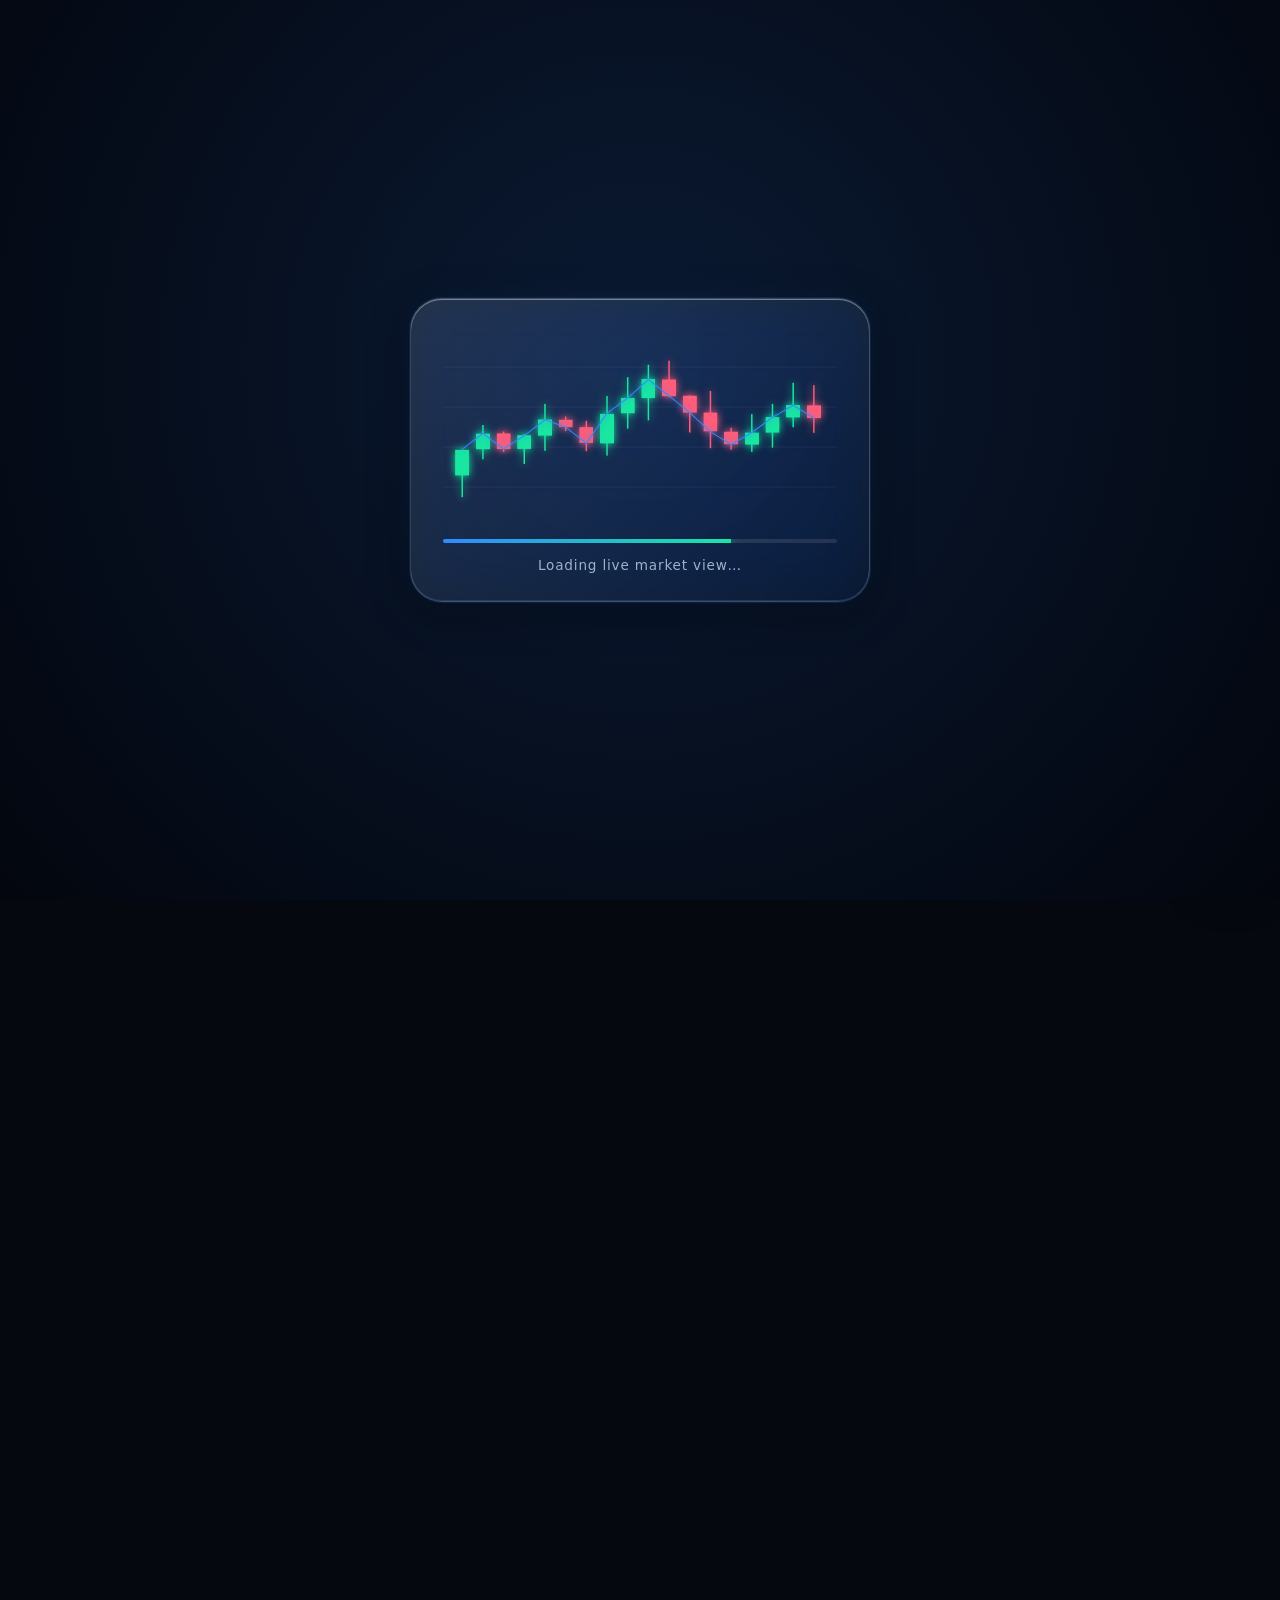
==== commit 65ee9663: "Rename Crypto Orator – Trader Portfolio.html to index.html" ====
--- a/index.html
+++ b/index.html
@@ -1,986 +1,215 @@
 <!DOCTYPE html>
-<html lang="en">
-<head>
-  <meta charset="UTF-8">
-  <meta name="viewport" content="width=device-width, initial-scale=1.0">
-  <title>CRYPTO ORATOR // 1-on-1 Personal Trading Support & Analysis (XAUUSD, US OIL, USTEC, BTC)</title>
-  <meta name="description" content="Dedicated 1-on-1 personal trading support and analysis for new Forex and Crypto traders. Specializing strictly in XAU/USD (Gold), US OIL, USTEC (Nasdaq 100), and Bitcoin.">
-  <link rel="preconnect" href="https://fonts.googleapis.com">
-  <link rel="preconnect" href="https://fonts.gstatic.com" crossorigin>
-  <link href="https://fonts.googleapis.com/css2?family=Plus+Jakarta+Sans:wght@300;400;500;600;700;800&family=JetBrains+Mono:wght@300;400;500;600;700&display=swap" rel="stylesheet">
-  <link rel="stylesheet" href="style.css">
-</head>
+<html lang="en"><head>
+<meta charset="utf-8">
+<meta name="viewport" content="width=device-width, initial-scale=1, viewport-fit=cover">
+<title>Crypto Orator — Forex & Crypto Trading Support</title>
+<style>
+:root{--blue:#2f8bff;--green:#19e6a1;--ink:#eef6ff;--mute:#9db3c9;box-sizing:border-box;padding-top:env(safe-area-inset-top,0px);padding-bottom:env(safe-area-inset-bottom,0px)}
+*{box-sizing:border-box;margin:0}
+html{scroll-behavior:smooth;scroll-padding-top:150px}
+body{font-family:"Sora","Segoe UI",system-ui,sans-serif;color:var(--ink);background:#05080f;min-height:100vh;overflow-x:hidden}
+.bg{position:fixed;inset:0;z-index:-2;background:url(bg.jpg) center/cover no-repeat fixed,radial-gradient(60% 50% at 20% 15%,#0d3a6b 0,transparent 70%),radial-gradient(50% 50% at 85% 80%,#0a5a46 0,transparent 70%),#05080f}
+.bg::after{content:"";position:absolute;inset:0;background:linear-gradient(180deg,rgba(3,6,14,.55),rgba(3,6,14,.8))}
+.glass{position:relative;overflow:hidden;background:linear-gradient(135deg,rgba(255,255,255,.13),rgba(255,255,255,.03));backdrop-filter:blur(20px) saturate(180%);-webkit-backdrop-filter:blur(20px) saturate(180%);border:1px solid rgba(255,255,255,.16);box-shadow:inset 0 1px 0 rgba(255,255,255,.4),inset 0 -1px 0 rgba(47,139,255,.25),0 0 0 1px rgba(47,139,255,.12),0 10px 40px rgba(0,0,0,.45),0 0 30px rgba(47,139,255,.1);transition:box-shadow .4s,transform .4s}
+.glass::after{content:"";position:absolute;inset:0;pointer-events:none;background:linear-gradient(115deg,transparent 35%,rgba(255,255,255,.28) 50%,transparent 65%);transform:translateX(-120%);transition:transform .8s}
+.glass::before{content:"";position:absolute;inset:0;pointer-events:none;background:radial-gradient(240px circle at var(--mx,50%) var(--my,0%),rgba(120,200,255,.18),transparent 60%);opacity:0;transition:opacity .3s}
+.glass:hover::after{transform:translateX(120%)}.glass:hover::before{opacity:1}
+.glass:hover{box-shadow:inset 0 1px 0 rgba(255,255,255,.55),0 0 0 1px rgba(25,230,161,.35),0 14px 50px rgba(0,0,0,.5),0 0 45px rgba(25,230,161,.22)}
+a{color:inherit;text-decoration:none}
+/* preloader */
+#pre{position:fixed;inset:0;z-index:100;display:grid;place-items:center;background:radial-gradient(circle at 50% 40%,#0a1a33,#03060e);transition:opacity .9s,visibility .9s}
+#pre.done{opacity:0;visibility:hidden}
+#pre .box{padding:28px 32px;border-radius:32px;text-align:center;width:min(460px,90vw)}
+#pre canvas{width:100%;height:200px;display:block}
+#pre p{margin-top:14px;font-size:.85rem;color:var(--mute);letter-spacing:.06em}
+.bar{height:4px;border-radius:4px;background:rgba(255,255,255,.1);margin-top:12px;overflow:hidden}
+.bar i{display:block;height:100%;width:0;background:linear-gradient(90deg,var(--blue),var(--green));box-shadow:0 0 12px var(--green)}
+/* layout */
+.wrap{width:min(1100px,92vw);margin:0 auto;display:flex;flex-direction:column;gap:22px;padding:14px 0 120px}
+.slot{will-change:transform,opacity}
+.pre-asm .slot{opacity:0}
+header.slot{position:sticky;top:10px;z-index:20;display:flex;flex-direction:column;gap:10px}
+.nav{display:flex;align-items:center;justify-content:space-between;gap:12px;padding:10px 14px 10px 20px;border-radius:999px;flex-wrap:wrap}
+.logo{font-weight:700;letter-spacing:.02em}.logo b{color:var(--green);text-shadow:0 0 14px var(--green)}
+.nav nav{display:flex;gap:4px;flex-wrap:wrap}
+.nav nav a,.soc a{padding:8px 14px;border-radius:999px;font-size:.88rem;color:var(--mute);transition:.3s}
+.nav nav a:hover{color:#fff;background:rgba(255,255,255,.1)}
+.soc{display:flex;gap:6px}.soc a{padding:0;width:38px;height:38px;display:grid;place-items:center;border:1px solid rgba(255,255,255,.18);background:rgba(255,255,255,.06)}
+.soc a:hover{color:#fff;box-shadow:0 0 18px var(--blue);border-color:var(--blue)}
+.soc svg{width:18px;height:18px;fill:currentColor}
+.ticker{border-radius:999px;padding:10px 0;overflow:hidden;mask-image:linear-gradient(90deg,transparent,#000 6%,#000 94%,transparent)}
+.track{display:flex;width:max-content;animation:run 28s linear infinite}
+.ticker:hover .track{animation-play-state:paused}
+.track span{padding:0 28px;font-size:.9rem;white-space:nowrap;font-variant-numeric:tabular-nums}
+.track em{font-style:normal;color:var(--mute);margin-right:8px}
+.up{color:var(--green)}.dn{color:#ff5d7a}
+@keyframes run{to{transform:translateX(-50%)}}
+.hero{border-radius:40px;padding:clamp(34px,7vw,84px) clamp(22px,5vw,64px);text-align:left}
+.hero h1{font-size:clamp(2.2rem,6.2vw,4.8rem);line-height:1.02;letter-spacing:-.03em;font-weight:800;max-width:14ch}
+.hero h1 span{background:linear-gradient(90deg,var(--blue),var(--green));-webkit-background-clip:text;background-clip:text;color:transparent;filter:drop-shadow(0 0 18px rgba(25,230,161,.35))}
+.hero p{margin:22px 0 32px;max-width:52ch;color:var(--mute);font-size:1.05rem;line-height:1.65}
+.btn{display:inline-flex;align-items:center;gap:10px;padding:16px 30px;border-radius:999px;font-weight:700;color:#fff;background:linear-gradient(135deg,rgba(47,139,255,.55),rgba(25,230,161,.4));border:1px solid rgba(255,255,255,.35);box-shadow:inset 0 1px 0 rgba(255,255,255,.5),0 0 34px rgba(47,139,255,.45),0 0 60px rgba(25,230,161,.2);animation:pulse 3s infinite}
+.btn svg{width:20px;height:20px;fill:#fff}
+@keyframes pulse{50%{box-shadow:inset 0 1px 0 rgba(255,255,255,.5),0 0 46px rgba(47,139,255,.7),0 0 80px rgba(25,230,161,.4)}}
+.sec h2{font-size:clamp(1.6rem,3.6vw,2.4rem);letter-spacing:-.02em;margin:6px 6px 4px}
+.sec>p{margin:0 6px 20px;color:var(--mute);max-width:60ch;line-height:1.6}
+.grid{display:grid;grid-template-columns:repeat(auto-fit,minmax(240px,1fr));gap:16px}
+.card{border-radius:28px;padding:26px}
+.card:hover{transform:translateY(-6px)}
+.card .ic{width:46px;height:46px;border-radius:16px;display:grid;place-items:center;margin-bottom:16px;border:1px solid rgba(255,255,255,.25);background:rgba(47,139,255,.18);box-shadow:0 0 20px rgba(47,139,255,.4)}
+.card:nth-child(even) .ic{background:rgba(25,230,161,.16);box-shadow:0 0 20px rgba(25,230,161,.4)}
+.card svg{width:24px;height:24px;stroke:#fff;fill:none;stroke-width:1.8;stroke-linecap:round;stroke-linejoin:round}
+.card h3{font-size:1.15rem;margin-bottom:8px}.card p{color:var(--mute);font-size:.93rem;line-height:1.6}
+.cta{border-radius:36px;padding:clamp(28px,5vw,54px);text-align:center}
+.cta h2{font-size:clamp(1.5rem,3.6vw,2.4rem);letter-spacing:-.02em;margin-bottom:10px}
+.cta p{color:var(--mute);margin-bottom:24px}
+footer.slot{border-radius:28px;padding:22px 26px;display:flex;flex-direction:column;gap:14px;align-items:center;text-align:center}
+footer small{color:var(--mute);max-width:80ch;line-height:1.6;font-size:.78rem}
+.fab{position:fixed;right:max(18px,env(safe-area-inset-right));bottom:calc(18px + env(safe-area-inset-bottom,0px));z-index:50;width:62px;height:62px;border-radius:50%;display:grid;place-items:center;background:linear-gradient(135deg,rgba(47,139,255,.6),rgba(25,230,161,.45));animation:float 3.5s ease-in-out infinite,pulse 3s infinite}
+.fab svg{width:30px;height:30px;fill:#fff}
+@keyframes float{50%{transform:translateY(-8px)}}
+/* labourer agents */
+.bot{position:fixed;left:0;top:0;z-index:90;width:34px;height:34px;pointer-events:none;filter:drop-shadow(0 0 8px var(--green))}
+.bot svg{width:100%;height:100%}
+.bot .beam{animation:spin 1s linear infinite;transform-origin:center}
+@keyframes spin{to{transform:rotate(360deg)}}
+.spark{position:fixed;z-index:89;width:4px;height:4px;border-radius:50%;background:var(--green);box-shadow:0 0 8px var(--green);pointer-events:none}
+:focus-visible{outline:2px solid var(--green);outline-offset:3px}
+@media(max-width:640px){.nav nav{display:none}}
+@media(prefers-reduced-motion:reduce){.track,.btn,.fab{animation:none}.glass::after{display:none}}
+</style></head>
 <body>
-
-  <!-- Fixed Viewport Background with Apple Liquid Glass Translucent Refraction -->
-  <div class="viewport-bg-container">
-    <div class="bg-image-wrapper">
-      <img src="bg.jpg" alt="Cinematic Trading Backdrop" class="fixed-bg-img" id="bg-target">
-    </div>
-    <div class="cinematic-overlay"></div>
-    <canvas id="ambient-particles"></canvas>
+<div class="bg"></div>
+
+<div id="pre"><div class="box glass"><canvas id="cv" width="800" height="400"></canvas><div class="bar"><i id="pb"></i></div><p>Loading live market view…</p></div></div>
+
+<svg width="0" height="0" style="position:absolute"><defs>
+<symbol id="tg" viewBox="0 0 24 24"><path d="M21.5 3.3 2.9 10.5c-1.3.5-1.2 1.2-.2 1.5l4.7 1.5 1.8 5.5c.2.6.4.8.8.8s.6-.2.9-.5l2.3-2.3 4.7 3.5c.9.5 1.5.2 1.7-.8L22.9 4.7c.3-1.2-.5-1.8-1.4-1.4ZM8.6 13.2l9.6-6c.5-.3.9-.1.6.2l-8 7.2-.3 3.4-1.9-4.8Z"/></symbol>
+<symbol id="x" viewBox="0 0 24 24"><path d="M18.2 2.3h3.3l-7.2 8.3 8.5 11.2h-6.7l-5.2-6.8-6 6.8H1.6l7.7-8.8L1.2 2.3H8l4.7 6.2 5.5-6.2Zm-1.2 17.5h1.8L7.1 4.2H5.1L17 19.8Z"/></symbol>
+<symbol id="mail" viewBox="0 0 24 24"><path d="M3 5h18a1 1 0 0 1 1 1v12a1 1 0 0 1-1 1H3a1 1 0 0 1-1-1V6a1 1 0 0 1 1-1Zm9 7.2L4.5 7v1.4L12 13.6l7.5-5.2V7L12 12.2Z"/></symbol>
+</defs></svg>
+
+<div class="wrap pre-asm" id="wrap">
+<header class="slot" data-from="top">
+ <div class="nav glass">
+  <a class="logo" href="#top">Crypto<b>Orator</b></a>
+  <nav><a href="#top">Home</a><a href="#method">Methodology</a><a href="#contact">Contact</a></nav>
+  <div class="soc">
+   <a href="https://t.me/crypto_orator" aria-label="Telegram" target="_blank" rel="noopener"><svg><use href="#tg"/></svg></a>
+   <a href="https://x.com/crypto_orator" aria-label="X / Twitter" target="_blank" rel="noopener"><svg><use href="#x"/></svg></a>
+   <a href="mailto:info@cryptoorator.com" aria-label="Email"><svg><use href="#mail"/></svg></a>
   </div>
-
-  <!-- Master 3D Trading Crystal & Specular Asset Definitions -->
-  <svg style="position: absolute; width: 0; height: 0; overflow: hidden;" aria-hidden="true">
-    <defs>
-      <!-- 3D Isometric Crystal Prism Facets -->
-      <linearGradient id="p-facet-left" x1="8" y1="20" x2="32" y2="58" gradientUnits="userSpaceOnUse">
-        <stop offset="0%" stop-color="#00f2fe" stop-opacity="0.95"/>
-        <stop offset="50%" stop-color="#0284c7" stop-opacity="0.85"/>
-        <stop offset="100%" stop-color="#030712" stop-opacity="0.95"/>
-      </linearGradient>
-
-      <linearGradient id="p-facet-right" x1="56" y1="20" x2="32" y2="58" gradientUnits="userSpaceOnUse">
-        <stop offset="0%" stop-color="#00f5a0" stop-opacity="0.9"/>
-        <stop offset="60%" stop-color="#059669" stop-opacity="0.8"/>
-        <stop offset="100%" stop-color="#021f18" stop-opacity="0.95"/>
-      </linearGradient>
-
-      <linearGradient id="p-facet-top" x1="32" y1="6" x2="32" y2="32" gradientUnits="userSpaceOnUse">
-        <stop offset="0%" stop-color="#ffffff" stop-opacity="0.98"/>
-        <stop offset="50%" stop-color="#a5f3fc" stop-opacity="0.8"/>
-        <stop offset="100%" stop-color="#38bdf8" stop-opacity="0.65"/>
-      </linearGradient>
-
-      <!-- 3D Candlesticks Inside Prism -->
-      <linearGradient id="p-gold-ratio" x1="17" y1="30" x2="23" y2="39" gradientUnits="userSpaceOnUse">
-        <stop offset="0%" stop-color="#ffd700"/>
-        <stop offset="100%" stop-color="#b45309"/>
-      </linearGradient>
-
-      <linearGradient id="p-bull-cyan" x1="29" y1="21" x2="35" y2="34" gradientUnits="userSpaceOnUse">
-        <stop offset="0%" stop-color="#38bdf8"/>
-        <stop offset="100%" stop-color="#0284c7"/>
-      </linearGradient>
-
-      <linearGradient id="p-bull-green" x1="41" y1="14" x2="47" y2="29" gradientUnits="userSpaceOnUse">
-        <stop offset="0%" stop-color="#00f5a0"/>
-        <stop offset="100%" stop-color="#059669"/>
-      </linearGradient>
-
-      <!-- Core Glow Filter -->
-      <filter id="p-glow-core" x="-40%" y="-40%" width="180%" height="180%">
-        <feGaussianBlur stdDeviation="3" result="blur"/>
-        <feComposite in="SourceGraphic" in2="blur" operator="over"/>
-      </filter>
-    </defs>
-  </svg>
-
-  <!-- Smart Institutional Preloader (Forex & Crypto Liquidity Engine) -->
-  <div id="preloader" class="preloader-overlay" title="Click anywhere to skip preloader">
-    <div class="preloader-glass-card apple-liquid-glass">
-      
-      <!-- Top Smart Header: 3D Crystal Logo + Real-Time Telemetry Meta -->
-      <div class="preloader-top-header">
-        <div class="trading-logo-3d preloader-logo-size">
-          <div class="logo-3d-box">
-            <svg class="trading-prism-svg" viewBox="0 0 64 64" fill="none">
-              <path d="M8 20L32 32V58L8 46V20Z" fill="url(#p-facet-left)" stroke="rgba(0, 242, 254, 0.45)" stroke-width="1.2" />
-              <path d="M32 32L56 20V46L32 58V32Z" fill="url(#p-facet-right)" stroke="rgba(0, 245, 160, 0.45)" stroke-width="1.2" />
-              <path d="M32 6L56 20L32 32L8 20L32 6Z" fill="url(#p-facet-top)" stroke="#ffffff" stroke-width="1.5" />
-              <circle cx="32" cy="30" r="14" fill="#00f2fe" opacity="0.2" filter="url(#p-glow-core)" />
-              <line x1="20" y1="26" x2="20" y2="44" stroke="#ffc400" stroke-width="1.5" stroke-linecap="round" />
-              <rect x="17" y="30" width="6" height="9" rx="1.5" fill="url(#p-gold-ratio)" />
-              <line x1="32" y1="16" x2="32" y2="40" stroke="#00f2fe" stroke-width="1.8" stroke-linecap="round" />
-              <rect x="29" y="21" width="6" height="13" rx="1.5" fill="url(#p-bull-cyan)" filter="url(#p-glow-core)" />
-              <line x1="44" y1="10" x2="44" y2="34" stroke="#00f5a0" stroke-width="1.8" stroke-linecap="round" />
-              <rect x="41" y="14" width="6" height="15" rx="1.5" fill="url(#p-bull-green)" filter="url(#p-glow-core)" />
-              <path d="M18 36L32 24L44 14L50 8" stroke="#ffffff" stroke-width="2.2" stroke-linecap="round" stroke-linejoin="round" />
-              <circle cx="50" cy="8" r="3.5" fill="#00f5a0" filter="url(#p-glow-core)" />
-              <circle cx="50" cy="8" r="1.5" fill="#ffffff" />
-            </svg>
-            <div class="logo-specular-sweep"></div>
-          </div>
-        </div>
-
-        <div class="preloader-header-meta">
-          <div class="meta-badge-row">
-            <span class="live-pulse-dot"></span>
-            <span class="meta-chip">SMART LIQUIDITY SCANNER</span>
-            <span class="meta-version">v2.6 // QUANT DESK</span>
-          </div>
-          <h2 class="brand-title">CRYPTO ORATOR</h2>
-          <span class="brand-sub">INSTITUTIONAL 1-ON-1 TRADING SUPPORT & ANALYSIS</span>
-        </div>
-      </div>
-
-      <!-- Real-Time Asset Node Status Pills (Accurate 4 Assets) -->
-      <div class="preloader-nodes-grid">
-        <div class="node-pill">
-          <span class="node-dot green"></span>
-          <span class="node-sym">XAU/USD:</span>
-          <span class="node-val">$4,071.80</span>
-        </div>
-        <div class="node-pill">
-          <span class="node-dot green"></span>
-          <span class="node-sym">US OIL:</span>
-          <span class="node-val">$88.45</span>
-        </div>
-        <div class="node-pill">
-          <span class="node-dot green"></span>
-          <span class="node-sym">USTEC:</span>
-          <span class="node-val">28,580.40</span>
-        </div>
-        <div class="node-pill">
-          <span class="node-dot green"></span>
-          <span class="node-sym">BTC:</span>
-          <span class="node-val">$80,351.84</span>
-        </div>
-      </div>
-
-      <!-- Live Animated Candlestick & SMC Imbalance Chart -->
-      <div class="candle-chart-container">
-        <canvas id="preloader-candle-canvas" width="540" height="190"></canvas>
-        <div class="chart-smart-hud">
-          <span class="hud-tag fvg-tag">FVG ZONE: IMBALANCE SWEPT</span>
-          <span class="hud-tag bos-tag">BOS: HIGHER HIGH ACTIVE</span>
-        </div>
-      </div>
-
-      <!-- Smart Telemetry Progress & Digital Status -->
-      <div class="preloader-status-zone">
-        <div class="status-meta">
-          <div class="log-stream-wrap">
-            <span class="terminal-prompt">&gt;&gt;</span>
-            <span id="preloader-log" class="mono-text">INITIALIZING HIGH-FREQUENCY LIQUIDITY ENGINE...</span>
-          </div>
-          <div class="pct-readout">
-            <span id="preloader-pct" class="mono-text-bold">0%</span>
-          </div>
-        </div>
-
-        <div class="progress-track-glass">
-          <div id="preloader-fill" class="progress-fill"></div>
-        </div>
-
-        <div class="preloader-action-row">
-          <span class="crew-standby-tag">⚡ 7 ROBOTIC LABORER CURSORS ON DECK</span>
-          <button class="skip-btn-pill" id="skip-preloader-btn">
-            <span>ENTER DESK INSTANTLY</span>
-            <span class="btn-arrow">→</span>
-          </button>
-        </div>
-      </div>
-
-    </div>
-  </div>
-
-  <!-- Multi-Cursor Swarm Layer (7 Autonomous Laborer Cursors) -->
-  <div id="crew-stage" class="crew-layer">
-    <canvas id="crew-laser-canvas"></canvas>
-    
-    <!-- 7 Visible Autonomous Robotic Worker Cursors -->
-    <div class="virtual-cursor" id="worker-cursor-1" data-id="1">
-      <div class="cursor-pointer cyan">
-        <svg viewBox="0 0 24 24" class="pointer-svg">
-          <path d="M4 2L20 10L12.5 12.5L9 21L4 2Z" fill="#00f2fe" stroke="#ffffff" stroke-width="1.8"/>
-        </svg>
-        <span class="cursor-emitter"></span>
-      </div>
-      <div class="cursor-hud-pill pill-cyan">
-        <span class="hud-bot-dot"></span>
-        <span class="hud-bot-name">UNIT-01 // ARCHITECT</span>
-        <span class="hud-action-status">ACTIVE</span>
-      </div>
-    </div>
-
-    <div class="virtual-cursor" id="worker-cursor-2" data-id="2">
-      <div class="cursor-pointer emerald">
-        <svg viewBox="0 0 24 24" class="pointer-svg">
-          <path d="M4 2L20 10L12.5 12.5L9 21L4 2Z" fill="#00f5a0" stroke="#ffffff" stroke-width="1.8"/>
-        </svg>
-        <span class="cursor-emitter"></span>
-      </div>
-      <div class="cursor-hud-pill pill-emerald">
-        <span class="hud-bot-dot"></span>
-        <span class="hud-bot-name">UNIT-02 // TELEMETRY</span>
-        <span class="hud-action-status">ACTIVE</span>
-      </div>
-    </div>
-
-    <div class="virtual-cursor" id="worker-cursor-3" data-id="3">
-      <div class="cursor-pointer gold">
-        <svg viewBox="0 0 24 24" class="pointer-svg">
-          <path d="M4 2L20 10L12.5 12.5L9 21L4 2Z" fill="#ffc400" stroke="#ffffff" stroke-width="1.8"/>
-        </svg>
-        <span class="cursor-emitter"></span>
-      </div>
-      <div class="cursor-hud-pill pill-gold">
-        <span class="hud-bot-dot"></span>
-        <span class="hud-bot-name">UNIT-03 // TYPIST-A</span>
-        <span class="hud-action-status">ACTIVE</span>
-      </div>
-    </div>
-
-    <div class="virtual-cursor" id="worker-cursor-4" data-id="4">
-      <div class="cursor-pointer violet">
-        <svg viewBox="0 0 24 24" class="pointer-svg">
-          <path d="M4 2L20 10L12.5 12.5L9 21L4 2Z" fill="#a78bfa" stroke="#ffffff" stroke-width="1.8"/>
-        </svg>
-        <span class="cursor-emitter"></span>
-      </div>
-      <div class="cursor-hud-pill pill-violet">
-        <span class="hud-bot-dot"></span>
-        <span class="hud-bot-name">UNIT-04 // TYPIST-B</span>
-        <span class="hud-action-status">ACTIVE</span>
-      </div>
-    </div>
-
-    <div class="virtual-cursor" id="worker-cursor-5" data-id="5">
-      <div class="cursor-pointer sky">
-        <svg viewBox="0 0 24 24" class="pointer-svg">
-          <path d="M4 2L20 10L12.5 12.5L9 21L4 2Z" fill="#38bdf8" stroke="#ffffff" stroke-width="1.8"/>
-        </svg>
-        <span class="cursor-emitter"></span>
-      </div>
-      <div class="cursor-hud-pill pill-sky">
-        <span class="hud-bot-dot"></span>
-        <span class="hud-bot-name">UNIT-05 // SMC-DRAFT</span>
-        <span class="hud-action-status">ACTIVE</span>
-      </div>
-    </div>
-
-    <div class="virtual-cursor" id="worker-cursor-6" data-id="6">
-      <div class="cursor-pointer rose">
-        <svg viewBox="0 0 24 24" class="pointer-svg">
-          <path d="M4 2L20 10L12.5 12.5L9 21L4 2Z" fill="#fb7185" stroke="#ffffff" stroke-width="1.8"/>
-        </svg>
-        <span class="cursor-emitter"></span>
-      </div>
-      <div class="cursor-hud-pill pill-rose">
-        <span class="hud-bot-dot"></span>
-        <span class="hud-bot-name">UNIT-06 // RISK-SENTRY</span>
-        <span class="hud-action-status">ACTIVE</span>
-      </div>
-    </div>
-
-    <div class="virtual-cursor" id="worker-cursor-7" data-id="7">
-      <div class="cursor-pointer mint">
-        <svg viewBox="0 0 24 24" class="pointer-svg">
-          <path d="M4 2L20 10L12.5 12.5L9 21L4 2Z" fill="#2dd4bf" stroke="#ffffff" stroke-width="1.8"/>
-        </svg>
-        <span class="cursor-emitter"></span>
-      </div>
-      <div class="cursor-hud-pill pill-mint">
-        <span class="hud-bot-dot"></span>
-        <span class="hud-bot-name">UNIT-07 // GLASS-ARTISAN</span>
-        <span class="hud-action-status">ACTIVE</span>
-      </div>
-    </div>
-  </div>
-
-  <!-- Floating Controls (Sound + Crew Re-deploy) -->
-  <div class="floating-controls-pill apple-liquid-glass">
-    <button id="sound-toggle" class="control-btn" title="Toggle Synthesized Soundscape">
-      <span class="ctrl-icon sound-icon">🔊</span>
-      <span class="ctrl-label">SOUND</span>
-    </button>
-    <div class="ctrl-divider"></div>
-    <button id="rebuild-crew-btn" class="control-btn" title="Re-deploy Robotic Construction Cursors">
-      <span class="ctrl-icon">⚡</span>
-      <span class="ctrl-label">SWARM CREW</span>
-    </button>
-  </div>
-
-  <!-- Main Website Shell -->
-  <div id="app-wrapper" class="app-container">
-
-    <!-- Top Running Real-Time Price Ticker Bar (Strictly: XAU/USD, US OIL, USTEC, BTC) -->
-    <header id="ticker-capsule" class="ticker-wrapper scroll-target" data-stage="1">
-      <div class="ticker-glass-capsule apple-liquid-glass">
-        <div class="ticker-badge">
-          <span class="pulse-dot"></span>
-          <span class="ticker-badge-text">LIVE FEEDS</span>
-        </div>
-
-        <div class="ticker-scroll-track" id="ticker-track">
-          <!-- Item 1: XAU/USD (Gold Spot) -->
-          <div class="ticker-item" id="ticker-xau">
-            <span class="coin-symbol">XAU/USD (GOLD)</span>
-            <span class="coin-price" id="xau-price" data-typewrite="$4,071.80">$4,071.80</span>
-            <span class="coin-change up" id="xau-change">+3.33%</span>
-            <span class="tick-flash"></span>
-          </div>
-
-          <span class="ticker-pipe">/</span>
-
-          <!-- Item 2: US OIL (WTI Crude) -->
-          <div class="ticker-item" id="ticker-oil">
-            <span class="coin-symbol">US OIL (WTI)</span>
-            <span class="coin-price" id="oil-price" data-typewrite="$88.45">$88.45</span>
-            <span class="coin-change down" id="oil-change">-1.24%</span>
-            <span class="tick-flash"></span>
-          </div>
-
-          <span class="ticker-pipe">/</span>
-
-          <!-- Item 3: USTEC (Nasdaq 100 Index) -->
-          <div class="ticker-item" id="ticker-ustec">
-            <span class="coin-symbol">USTEC (NAS 100)</span>
-            <span class="coin-price" id="ustec-price" data-typewrite="$28,580.40">$28,580.40</span>
-            <span class="coin-change up" id="ustec-change">+1.32%</span>
-            <span class="tick-flash"></span>
-          </div>
-
-          <span class="ticker-pipe">/</span>
-
-          <!-- Item 4: BTC/USDT (Bitcoin) -->
-          <div class="ticker-item" id="ticker-btc">
-            <span class="coin-symbol">BTC/USDT</span>
-            <span class="coin-price" id="btc-price" data-typewrite="$80,351.84">$80,351.84</span>
-            <span class="coin-change up" id="btc-change">+3.90%</span>
-            <span class="tick-flash"></span>
-          </div>
-
-          <span class="ticker-pipe">/</span>
-
-          <!-- Current UTC Clock -->
-          <div class="ticker-utc">
-            <span class="utc-label">UTC TIME:</span>
-            <span id="utc-clock" class="utc-clock">00:00:00</span>
-          </div>
-        </div>
-      </div>
-    </header>
-
-    <!-- Forex Market Sessions & User Location Radar (Liquid Glass Capsule) -->
-    <div id="session-radar-bar" class="session-radar-wrapper scroll-target" data-stage="1">
-      <div class="session-radar-capsule apple-liquid-glass">
-        
-        <!-- Detected User Location & Local Time -->
-        <div class="user-location-block">
-          <div class="loc-pin-icon">📍</div>
-          <div class="loc-meta">
-            <span class="loc-label">YOUR LOCATION</span>
-            <span class="loc-val" id="user-location-text">DETECTING TIMEZONE...</span>
-          </div>
-          <div class="loc-divider"></div>
-          <div class="loc-meta">
-            <span class="loc-label">LOCAL TIME</span>
-            <span class="loc-val text-cyan" id="user-local-clock">--:--:--</span>
-          </div>
-        </div>
-
-        <div class="session-center-divider"></div>
-
-        <!-- 4 Global Forex Sessions with Dynamic UTC Calculation -->
-        <div class="sessions-badges-row" id="sessions-row">
-          <!-- Sydney Session -->
-          <div class="session-chip" id="session-sydney">
-            <span class="chip-status-dot"></span>
-            <div class="chip-info">
-              <span class="chip-name">SYDNEY</span>
-              <span class="chip-time">21:00 - 06:00 UTC</span>
-            </div>
-            <span class="chip-badge">CLOSED</span>
-          </div>
-
-          <!-- Tokyo Session -->
-          <div class="session-chip" id="session-tokyo">
-            <span class="chip-status-dot"></span>
-            <div class="chip-info">
-              <span class="chip-name">TOKYO</span>
-              <span class="chip-time">00:00 - 09:00 UTC</span>
-            </div>
-            <span class="chip-badge">CLOSED</span>
-          </div>
-
-          <!-- London Session -->
-          <div class="session-chip" id="session-london">
-            <span class="chip-status-dot"></span>
-            <div class="chip-info">
-              <span class="chip-name">LONDON</span>
-              <span class="chip-time">07:00 - 16:00 UTC</span>
-            </div>
-            <span class="chip-badge">CLOSED</span>
-          </div>
-
-          <!-- New York Session -->
-          <div class="session-chip" id="session-newyork">
-            <span class="chip-status-dot"></span>
-            <div class="chip-info">
-              <span class="chip-name">NEW YORK</span>
-              <span class="chip-time">12:00 - 21:00 UTC</span>
-            </div>
-            <span class="chip-badge">OPEN</span>
-          </div>
-        </div>
-
-      </div>
-    </div>
-
-    <!-- Navigation Header -->
-    <nav id="main-navbar" class="navbar-wrapper scroll-target" data-stage="1">
-      <div class="navbar-glass-container apple-liquid-glass">
-        <a href="#hero" class="nav-brand">
-          <!-- 3D Institutional Trading Crystal Emblem -->
-          <div class="trading-logo-3d navbar-logo-size">
-            <div class="logo-3d-box">
-              <svg class="trading-prism-svg" viewBox="0 0 64 64" fill="none">
-                <path d="M8 20L32 32V58L8 46V20Z" fill="url(#p-facet-left)" stroke="rgba(0, 242, 254, 0.45)" stroke-width="1.2" />
-                <path d="M32 32L56 20V46L32 58V32Z" fill="url(#p-facet-right)" stroke="rgba(0, 245, 160, 0.45)" stroke-width="1.2" />
-                <path d="M32 6L56 20L32 32L8 20L32 6Z" fill="url(#p-facet-top)" stroke="#ffffff" stroke-width="1.5" />
-                <circle cx="32" cy="30" r="12" fill="#00f2fe" opacity="0.15" filter="url(#p-glow-core)" />
-                <line x1="20" y1="26" x2="20" y2="44" stroke="#ffc400" stroke-width="1.4" stroke-linecap="round" />
-                <rect x="17" y="30" width="6" height="9" rx="1.5" fill="url(#p-gold-ratio)" />
-                <line x1="32" y1="16" x2="32" y2="40" stroke="#00f2fe" stroke-width="1.6" stroke-linecap="round" />
-                <rect x="29" y="21" width="6" height="13" rx="1.5" fill="url(#p-bull-cyan)" filter="url(#p-glow-core)" />
-                <line x1="44" y1="10" x2="44" y2="34" stroke="#00f5a0" stroke-width="1.6" stroke-linecap="round" />
-                <rect x="41" y="14" width="6" height="15" rx="1.5" fill="url(#p-bull-green)" filter="url(#p-glow-core)" />
-                <path d="M18 36L32 24L44 14L50 8" stroke="#ffffff" stroke-width="2" stroke-linecap="round" stroke-linejoin="round" />
-                <circle cx="50" cy="8" r="3" fill="#00f5a0" filter="url(#p-glow-core)" />
-                <circle cx="50" cy="8" r="1.5" fill="#ffffff" />
-              </svg>
-              <div class="logo-specular-sweep"></div>
-            </div>
-          </div>
-          <div class="brand-title-wrap">
-            <span class="brand-name" id="type-brand-name">CRYPTO<span class="gradient-text">ORATOR</span></span>
-            <span class="desk-tag">1-ON-1 TRADING DESK</span>
-          </div>
-        </a>
-
-        <div class="nav-links">
-          <a href="#hero" class="nav-link">PERSONAL SUPPORT</a>
-          <a href="#methodology" class="nav-link">TRADING METHODOLOGY</a>
-          <a href="#mentorship" class="nav-link">DIRECT DESK</a>
-          <a href="#risk-protocol" class="nav-link">RISK PROTOCOL</a>
-        </div>
-
-        <div class="nav-social-actions">
-          <!-- 1. Realistic 3D Apple Liquid Glass Telegram Badge -->
-          <a href="https://t.me/crypto_orator" target="_blank" rel="noopener noreferrer" class="social-glass-icon telegram" title="Direct Telegram Desk (@crypto_orator)">
-            <div class="social-icon-core">
-              <svg class="social-svg tg-svg" viewBox="0 0 28 28" fill="none">
-                <circle cx="14" cy="14" r="12.5" fill="url(#p-tg-bg)" stroke="rgba(255,255,255,0.4)" stroke-width="0.8"/>
-                <path d="M7 13.5L19.5 8.5C20.1 8.25 20.6 8.7 20.4 9.35L18.3 19.5C18.15 20.2 17.3 20.4 16.75 19.95L13.2 16.9L11.5 18.55C11.3 18.75 11 18.6 11 18.3V15.5L16.8 10.2C17.05 9.95 16.75 9.8 16.5 10L9.4 14.5L7.2 13.8C6.6 13.6 6.6 12.8 7 13.5Z" fill="#ffffff" filter="drop-shadow(0 1px 2px rgba(0,0,0,0.35))"/>
-                <path d="M11 15.5L13.2 16.9L11.5 18.55V15.5Z" fill="#cfe8fc" opacity="0.9"/>
-                <defs>
-                  <linearGradient id="p-tg-bg" x1="4" y1="4" x2="24" y2="24" gradientUnits="userSpaceOnUse">
-                    <stop stop-color="#2bb2f8"/>
-                    <stop offset="1" stop-color="#1984cc"/>
-                  </linearGradient>
-                </defs>
-              </svg>
-            </div>
-            <span class="social-specular"></span>
-          </a>
-
-          <!-- 2. Realistic 3D Obsidian Titanium X (Twitter) Badge -->
-          <a href="https://x.com/crypto_orator" target="_blank" rel="noopener noreferrer" class="social-glass-icon twitter" title="Official X / Twitter (@crypto_orator)">
-            <div class="social-icon-core">
-              <svg class="social-svg x-svg" viewBox="0 0 28 28" fill="none">
-                <rect x="1.5" y="1.5" width="25" height="25" rx="12.5" fill="url(#p-x-bg)" stroke="rgba(255,255,255,0.22)" stroke-width="0.8"/>
-                <path d="M19.2 7.5H21.5L16.5 13.2L22.4 21H17.8L14.2 16.2L10.1 21H7.8L13.1 14.9L7.5 7.5H12.2L15.5 11.8L19.2 7.5ZM18.4 19.6H19.7L11.5 8.8H10.1L18.4 19.6Z" fill="url(#p-x-metal)" filter="drop-shadow(0 1px 2px rgba(0,0,0,0.5))"/>
-                <defs>
-                  <linearGradient id="p-x-bg" x1="3" y1="3" x2="25" y2="25" gradientUnits="userSpaceOnUse">
-                    <stop stop-color="#1e2333"/>
-                    <stop offset="1" stop-color="#080a11"/>
-                  </linearGradient>
-                  <linearGradient id="p-x-metal" x1="7" y1="7" x2="22" y2="21" gradientUnits="userSpaceOnUse">
-                    <stop stop-color="#ffffff"/>
-                    <stop offset="0.55" stop-color="#e2e8f0"/>
-                    <stop offset="1" stop-color="#94a3b8"/>
-                  </linearGradient>
-                </defs>
-              </svg>
-            </div>
-            <span class="social-specular"></span>
-          </a>
-
-          <!-- 3. Realistic 3D Amber & Emerald Email Desk Badge -->
-          <a href="mailto:info@cryptoorator.com" class="social-glass-icon email" title="Direct Email Desk (info@cryptoorator.com)">
-            <div class="social-icon-core">
-              <svg class="social-svg mail-svg" viewBox="0 0 28 28" fill="none">
-                <rect x="1.5" y="1.5" width="25" height="25" rx="12.5" fill="url(#p-mail-bg)" stroke="rgba(255,196,0,0.35)" stroke-width="0.8"/>
-                <path d="M7 10C7 9.2 7.7 8.5 8.5 8.5H19.5C20.3 8.5 21 9.2 21 10V18C21 18.8 20.3 19.5 19.5 19.5H8.5C7.7 19.5 7 18.8 7 18V10Z" fill="rgba(255,196,0,0.12)" stroke="#ffc400" stroke-width="1.2"/>
-                <path d="M7.5 9.5L14 14.5L20.5 9.5" stroke="#ffc400" stroke-width="1.4" stroke-linecap="round" stroke-linejoin="round"/>
-                <circle cx="14" cy="14" r="2" fill="#00f5a0" filter="drop-shadow(0 0 4px #00f5a0)"/>
-                <defs>
-                  <linearGradient id="p-mail-bg" x1="3" y1="3" x2="25" y2="25" gradientUnits="userSpaceOnUse">
-                    <stop stop-color="#262215"/>
-                    <stop offset="1" stop-color="#090d18"/>
-                  </linearGradient>
-                </defs>
-              </svg>
-            </div>
-            <span class="social-specular"></span>
-          </a>
-
-          <a href="https://t.me/crypto_orator" target="_blank" rel="noopener noreferrer" class="nav-cta-btn apple-liquid-btn">
-            <span>MESSAGE ON TELEGRAM</span>
-          </a>
-        </div>
-      </div>
-    </nav>
-
-    <!-- Hero Section (Faithfully reflecting user request: 1-on-1 personal trading support & analysis for new traders) -->
-    <section id="hero" class="hero-section scroll-target" data-stage="1">
-      <div class="hero-glass-container apple-liquid-glass">
-        
-        <div class="hero-header-badge">
-          <span class="neon-pill-dot"></span>
-          <span class="neon-pill-text" data-typewrite="1-ON-1 PERSONAL TRADING SUPPORT & ANALYSIS">1-ON-1 PERSONAL TRADING SUPPORT & ANALYSIS</span>
-        </div>
-
-        <!-- Clean, Exact Headline requested by User -->
-        <h1 class="hero-headline">
-          <span id="hero-title-line1" data-typewrite="1-ON-1 PERSONAL TRADING SUPPORT.">1-ON-1 PERSONAL TRADING SUPPORT.</span><br>
-          <span id="hero-title-line2" class="glow-gradient-text" data-typewrite="TAILORED ANALYSIS FOR NEW TRADERS.">TAILORED ANALYSIS FOR NEW TRADERS.</span>
-        </h1>
-
-        <!-- Direct, Authentic Description for New Traders specializing in XAU/USD, US OIL, USTEC, and BTC -->
-        <p class="hero-description" id="hero-desc-text" data-typewrite="Are you a new trader looking to master Gold, US Oil, Nasdaq, or Bitcoin? I provide dedicated 1-on-1 personal support, daily pre-market chart analysis, and practical execution coaching across XAU/USD, US OIL, USTEC, and BTC.">
-          Are you a new trader looking to master Gold, US Oil, Nasdaq, or Bitcoin? I provide dedicated 1-on-1 personal support, daily pre-market chart analysis, and practical execution coaching across XAU/USD, US OIL, USTEC, and BTC.
-        </p>
-
-        <!-- 4 Authentic Support Pillars -->
-        <div class="hero-support-pillars">
-          <div class="pillar-glass-item apple-liquid-glass" id="pillar-1">
-            <span class="pillar-icon">🎯</span>
-            <div class="pillar-text">
-              <h4 class="pillar-title" data-typewrite="Direct 1-on-1 Guidance">Direct 1-on-1 Guidance</h4>
-              <p class="pillar-sub" data-typewrite="Personalized sessions focused on your individual trading questions and chart reviews.">Personalized sessions focused on your individual trading questions and chart reviews.</p>
-            </div>
-          </div>
-
-          <div class="pillar-glass-item apple-liquid-glass" id="pillar-2">
-            <span class="pillar-icon">📊</span>
-            <div class="pillar-text">
-              <h4 class="pillar-title" data-typewrite="Live Chart Analysis">Live Chart Analysis</h4>
-              <p class="pillar-sub" data-typewrite="Understand daily market structure across XAU/USD, US OIL, USTEC, and BTC before taking trades.">Understand daily market structure across XAU/USD, US OIL, USTEC, and BTC before taking trades.</p>
-            </div>
-          </div>
-
-          <div class="pillar-glass-item apple-liquid-glass" id="pillar-3">
-            <span class="pillar-icon">🛡️</span>
-            <div class="pillar-text">
-              <h4 class="pillar-title" data-typewrite="Risk-First Discipline">Risk-First Discipline</h4>
-              <p class="pillar-sub" data-typewrite="Essential position sizing and stop-loss rules designed to protect new traders from heavy losses.">Essential position sizing and stop-loss rules designed to protect new traders from heavy losses.</p>
-            </div>
-          </div>
-
-          <div class="pillar-glass-item apple-liquid-glass" id="pillar-4">
-            <span class="pillar-icon">💬</span>
-            <div class="pillar-text">
-              <h4 class="pillar-title" data-typewrite="Direct Telegram Support">Direct Telegram Support</h4>
-              <p class="pillar-sub" data-typewrite="Fast direct replies and chart markups directly through my Telegram channel.">Fast direct replies and chart markups directly through my Telegram channel.</p>
-            </div>
-          </div>
-        </div>
-
-        <!-- Prominent Direct Telegram CTA Button (User Requirement 6) -->
-        <div class="hero-cta-group">
-          <a href="https://t.me/crypto_orator" target="_blank" rel="noopener noreferrer" class="hero-primary-cta apple-liquid-cta" id="hero-cta-btn">
-            <span class="cta-tg-icon">
-              <svg viewBox="0 0 24 24" fill="currentColor">
-                <path d="M12 2C6.48 2 2 6.48 2 12s4.48 10 10 10 10-4.48 10-10S17.52 2 12 2zm4.64 6.8c-.15 1.58-.8 5.42-1.13 7.19-.14.75-.42 1-.68 1.03-.58.05-1.02-.38-1.58-.75-.88-.58-1.38-.94-2.23-1.5-.99-.65-.35-1.01.22-1.59.15-.15 2.71-2.48 2.76-2.69a.2.2 0 00-.05-.18c-.06-.05-.14-.03-.21-.02-.09.02-1.49.95-4.22 2.79-.4.27-.76.41-1.08.4-.36-.01-1.04-.2-1.55-.37-.63-.2-1.12-.31-1.08-.66.02-.18.27-.36.75-.55 2.92-1.27 4.86-2.11 5.83-2.51 2.78-1.16 3.35-1.36 3.73-1.36.08 0 .27.02.39.12.1.08.13.19.14.27-.01.06.01.24 0 .39z"/>
-              </svg>
-            </span>
-            <span class="cta-label" data-typewrite="DIRECT TELEGRAM CTA // JOIN @CRYPTO_ORATOR">DIRECT TELEGRAM CTA // JOIN @CRYPTO_ORATOR</span>
-            <span class="cta-arrow">→</span>
-            <div class="specular-sweep"></div>
-          </a>
-
-          <a href="#methodology" class="hero-secondary-cta apple-liquid-btn">
-            <span data-typewrite="VIEW CORE TRADING STRATEGIES">VIEW CORE TRADING STRATEGIES</span>
-          </a>
-        </div>
-
-        <div class="hero-subtext-endorsement">
-          <span class="status-indicator-dot"></span>
-          <span data-typewrite="1-on-1 Personal Desk is Open: Direct Mentorship for Aspiring & New Traders.">1-on-1 Personal Desk is Open: Direct Mentorship for Aspiring & New Traders.</span>
-        </div>
-
-      </div>
-    </section>
-
-    <!-- Trading Methodology / Core Concepts Section -->
-    <section id="methodology" class="methodology-section scroll-target" data-stage="2">
-      <div class="section-title-wrapper">
-        <div class="title-glass-badge apple-liquid-glass">
-          <span class="badge-icon">🏛️</span>
-          <span data-typewrite="CORE TRADING METHODOLOGY">CORE TRADING METHODOLOGY</span>
-        </div>
-        <h2 class="section-heading" data-typewrite="THE 5 CORE MARKET STRATEGIES">THE 5 CORE MARKET STRATEGIES</h2>
-        <p class="section-subtext" data-typewrite="The foundational concepts I teach in my 1-on-1 sessions. Master how institutional orders drive XAU/USD, US OIL, USTEC, and BTC price action.">The foundational concepts I teach in my 1-on-1 sessions. Master how institutional orders drive XAU/USD, US OIL, USTEC, and BTC price action.</p>
-      </div>
-
-      <!-- 5 Core Concept Apple Liquid Glass Cards -->
-      <div class="strategy-cards-grid">
-
-        <!-- Card 1: Support & Resistance -->
-        <div class="strategy-card apple-liquid-glass tilt-card" id="card-sr" data-concept="sr">
-          <div class="card-glass-header">
-            <span class="concept-number">01</span>
-            <span class="concept-tag tag-cyan">LIQUIDITY LEVEL</span>
-          </div>
-          <h3 class="card-title" data-typewrite="Support & Resistance">Support & Resistance</h3>
-          <p class="card-lead" data-typewrite="Understanding true market turning points versus retail breakout traps.">Understanding true market turning points versus retail breakout traps.</p>
-          <div class="interactive-chart-box">
-            <canvas id="canvas-sr" width="340" height="150" class="concept-canvas"></canvas>
-            <div class="chart-tag-float">FALSE BREAKOUT PURGE</div>
-          </div>
-          <div class="card-breakdown">
-            <div class="point-item">
-              <span class="point-bullet">◈</span>
-              <span><strong>Stop Hunts:</strong> Retail double tops & bottoms exist to supply liquidity to big players.</span>
-            </div>
-            <div class="point-item">
-              <span class="point-bullet">◈</span>
-              <span><strong>S/R Flip:</strong> True displacement occurs only after sell-side or buy-side liquidity is swept.</span>
-            </div>
-          </div>
-          <div class="card-shine"></div>
-        </div>
-
-        <!-- Card 2: Order Block (OB) -->
-        <div class="strategy-card apple-liquid-glass tilt-card" id="card-ob" data-concept="ob">
-          <div class="card-glass-header">
-            <span class="concept-number">02</span>
-            <span class="concept-tag tag-emerald">INSTITUTIONAL FOOTPRINT</span>
-          </div>
-          <h3 class="card-title" data-typewrite="Order Block (OB)">Order Block (OB)</h3>
-          <p class="card-lead" data-typewrite="The last opposing candle before aggressive displacement breaks market structure.">The last opposing candle before aggressive displacement breaks market structure.</p>
-          <div class="interactive-chart-box">
-            <canvas id="canvas-ob" width="340" height="150" class="concept-canvas"></canvas>
-            <div class="chart-tag-float">MITIGATION RETEST</div>
-          </div>
-          <div class="card-breakdown">
-            <div class="point-item">
-              <span class="point-bullet">◈</span>
-              <span><strong>Final Counter-Candle:</strong> The last down-close candle before a violent surge that shatters Market Structure (BOS).</span>
-            </div>
-            <div class="point-item">
-              <span class="point-bullet">◈</span>
-              <span><strong>Mitigation Entry:</strong> Institutions return price to this exact footprint to close counter-positions in profit.</span>
-            </div>
-          </div>
-          <div class="card-shine"></div>
-        </div>
-
-        <!-- Card 3: Supply & Demand Zones -->
-        <div class="strategy-card apple-liquid-glass tilt-card" id="card-sd" data-concept="sd">
-          <div class="card-glass-header">
-            <span class="concept-number">03</span>
-            <span class="concept-tag tag-cyan">IMBALANCE DYNAMICS</span>
-          </div>
-          <h3 class="card-title" data-typewrite="Supply & Demand Zones">Supply & Demand Zones</h3>
-          <p class="card-lead" data-typewrite="Volume delta and order imbalance mapping between discount and premium prices.">Volume delta and order imbalance mapping between discount and premium prices.</p>
-          <div class="interactive-chart-box">
-            <canvas id="canvas-sd" width="340" height="150" class="concept-canvas"></canvas>
-            <div class="chart-tag-float">PREMIUM // DISCOUNT ARRAY</div>
-          </div>
-          <div class="card-breakdown">
-            <div class="point-item">
-              <span class="point-bullet">◈</span>
-              <span><strong>Origin of Imbalance:</strong> Where aggregate limit orders drastically outweigh market execution capacity.</span>
-            </div>
-            <div class="point-item">
-              <span class="point-bullet">◈</span>
-              <span><strong>Discount vs Premium:</strong> We never buy in premium or sell in discount. We only execute at institutional valuation extremes.</span>
-            </div>
-          </div>
-          <div class="card-shine"></div>
-        </div>
-
-        <!-- Card 4: Fair Value Gap (FVG) -->
-        <div class="strategy-card apple-liquid-glass tilt-card" id="card-fvg" data-concept="fvg">
-          <div class="card-glass-header">
-            <span class="concept-number">04</span>
-            <span class="concept-tag tag-emerald">PRICE INEFFICIENCY</span>
-          </div>
-          <h3 class="card-title" data-typewrite="Fair Value Gap (FVG)">Fair Value Gap (FVG)</h3>
-          <p class="card-lead" data-typewrite="A 3-candle imbalance void created when price expands violently without retesting.">A 3-candle imbalance void created when price expands violently without retesting.</p>
-          <div class="interactive-chart-box">
-            <canvas id="canvas-fvg" width="340" height="150" class="concept-canvas"></canvas>
-            <div class="chart-tag-float">VACUUM REBALANCING</div>
-          </div>
-          <div class="card-breakdown">
-            <div class="point-item">
-              <span class="point-bullet">◈</span>
-              <span><strong>Inefficient Delivery:</strong> A void created when candle 1 high and candle 3 low never overlap during heavy expansion.</span>
-            </div>
-            <div class="point-item">
-              <span class="point-bullet">◈</span>
-              <span><strong>High R:R Tap:</strong> The interbank delivery algorithm relentlessly seeks to re-fill this void before continuing trend.</span>
-            </div>
-          </div>
-          <div class="card-shine"></div>
-        </div>
-
-        <!-- Card 5: Golden Zone (Fibonacci) -->
-        <div class="strategy-card apple-liquid-glass tilt-card wide-card" id="card-fib" data-concept="fib">
-          <div class="card-glass-header">
-            <span class="concept-number">05</span>
-            <span class="concept-tag tag-gold">OPTIMAL TRADE ENTRY</span>
-          </div>
-          <h3 class="card-title" data-typewrite="Golden Zone (Fibonacci 0.618 - 0.786)">Golden Zone (Fibonacci 0.618 - 0.786)</h3>
-          <p class="card-lead" data-typewrite="Optimal Trade Entry (OTE) retracement levels where high-confluence setups trigger.">Optimal Trade Entry (OTE) retracement levels where high-confluence setups trigger.</p>
-          <div class="interactive-chart-box wide-chart">
-            <canvas id="canvas-fib" width="700" height="160" class="concept-canvas"></canvas>
-            <div class="chart-tag-float">0.618 - 0.786 OTE ZONE</div>
-          </div>
-          <div class="card-breakdown grid-two-col">
-            <div class="point-item">
-              <span class="point-bullet">◈</span>
-              <span><strong>Golden Ratio:</strong> The 61.8% to 78.6% retracement zone represents the deepest discount buyers permit before trend expansion.</span>
-            </div>
-            <div class="point-item">
-              <span class="point-bullet">◈</span>
-              <span><strong>High Confluence:</strong> When the Golden Zone aligns with an Order Block inside an FVG, trade probability is at its highest.</span>
-            </div>
-          </div>
-          <div class="card-shine"></div>
-        </div>
-
-      </div>
-    </section>
-
-    <!-- 1-on-1 Personal Mentorship & Live Terminal -->
-    <section id="mentorship" class="mentorship-section scroll-target" data-stage="3">
-      <div class="mentorship-glass-card apple-liquid-glass">
-        <div class="mentorship-content">
-          <div class="badge-row">
-            <span class="pulse-indicator"></span>
-            <span class="badge-title" data-typewrite="PERSONAL 1-ON-1 DESK">PERSONAL 1-ON-1 DESK</span>
-          </div>
-
-          <h2 class="mentorship-title" data-typewrite="HOW 1-ON-1 PERSONAL SUPPORT WORKS">HOW 1-ON-1 PERSONAL SUPPORT WORKS</h2>
-          <p class="mentorship-description" data-typewrite="No confusing generic videos or automated bots. You get direct personal access to me on Telegram. We review your trade ideas on XAU/USD, US OIL, USTEC, and BTC together, identify mistakes before you risk capital, and build your confidence step by step.">
-            No confusing generic videos or automated bots. You get direct personal access to me on Telegram. We review your trade ideas on XAU/USD, US OIL, USTEC, and BTC together, identify mistakes before you risk capital, and build your confidence step by step.
-          </p>
-
-          <div class="mentorship-features">
-            <div class="feat-item">
-              <span class="feat-icon">🎯</span>
-              <div>
-                <h4 class="feat-title" data-typewrite="Direct Chart Markups & Feedback">Direct Chart Markups & Feedback</h4>
-                <p class="feat-desc">Send your chart screenshots on Telegram anytime to get instant invalidation levels and entry verification.</p>
-              </div>
-            </div>
-
-            <div class="feat-item">
-              <span class="feat-icon">📊</span>
-              <div>
-                <h4 class="feat-title" data-typewrite="Daily Session Key Levels">Daily Session Key Levels</h4>
-                <p class="feat-desc">Pre-market blueprints covering London Open and New York Session liquidity pools across Gold, US Oil, Nasdaq, and BTC.</p>
-              </div>
-            </div>
-
-            <div class="feat-item">
-              <span class="feat-icon">🛡️</span>
-              <div>
-                <h4 class="feat-title" data-typewrite="Capital Protection Rules">Capital Protection Rules</h4>
-                <p class="feat-desc">Learn how to properly calculate lot sizes, manage drawdowns, and avoid the emotional pitfalls that wipe out beginners.</p>
-              </div>
-            </div>
-          </div>
-
-          <div class="mentorship-cta-wrap">
-            <a href="https://t.me/crypto_orator" target="_blank" rel="noopener noreferrer" class="hero-primary-cta apple-liquid-cta">
-              <span class="cta-tg-icon">
-                <svg viewBox="0 0 24 24" fill="currentColor">
-                  <path d="M12 2C6.48 2 2 6.48 2 12s4.48 10 10 10 10-4.48 10-10S17.52 2 12 2zm4.64 6.8c-.15 1.58-.8 5.42-1.13 7.19-.14.75-.42 1-.68 1.03-.58.05-1.02-.38-1.58-.75-.88-.58-1.38-.94-2.23-1.5-.99-.65-.35-1.01.22-1.59.15-.15 2.71-2.48 2.76-2.69a.2.2 0 00-.05-.18c-.06-.05-.14-.03-.21-.02-.09.02-1.49.95-4.22 2.79-.4.27-.76.41-1.08.4-.36-.01-1.04-.2-1.55-.37-.63-.2-1.12-.31-1.08-.66.02-.18.27-.36.75-.55 2.92-1.27 4.86-2.11 5.83-2.51 2.78-1.16 3.35-1.36 3.73-1.36.08 0 .27.02.39.12.1.08.13.19.14.27-.01.06.01.24 0 .39z"/>
-                </svg>
-              </span>
-              <span data-typewrite="START 1-ON-1 ON TELEGRAM (@crypto_orator)">START 1-ON-1 ON TELEGRAM (@crypto_orator)</span>
-              <div class="specular-sweep"></div>
-            </a>
-            <span class="cta-direct-note">Direct response on Telegram typically within 15 minutes.</span>
-          </div>
-        </div>
-
-        <!-- Interactive Terminal Simulator (XAU/USD, US OIL, USTEC, BTC) -->
-        <div id="live-terminal" class="mentorship-terminal-box">
-          <div class="terminal-glass-pane apple-liquid-glass">
-            <div class="terminal-topbar">
-              <div class="mac-window-dots">
-                <span class="dot red"></span>
-                <span class="dot yellow"></span>
-                <span class="dot green"></span>
-              </div>
-              <div class="terminal-asset-selector">
-                <button class="asset-tab active" data-asset="XAU">XAU/USD</button>
-                <button class="asset-tab" data-asset="USOIL">US OIL</button>
-                <button class="asset-tab" data-asset="USTEC">USTEC</button>
-                <button class="asset-tab" data-asset="BTC">BTC/USDT</button>
-              </div>
-              <div class="terminal-badge">LIVE SIM ENGINE</div>
-            </div>
-
-            <div class="terminal-chart-viewport">
-              <canvas id="live-terminal-canvas" width="560" height="260"></canvas>
-              <div class="terminal-floating-hud">
-                <div class="hud-stat">
-                  <span class="hud-lbl">STRUCTURE</span>
-                  <span class="hud-val text-emerald">BULLISH BOS CONFIRMED</span>
-                </div>
-                <div class="hud-stat">
-                  <span class="hud-lbl">NEXT TARGET</span>
-                  <span class="hud-val text-cyan">KEY RESISTANCE SWEEP</span>
-                </div>
-              </div>
-            </div>
-
-            <div class="terminal-bottom-strip">
-              <span class="term-status-dot"></span>
-              <span class="term-log">SMART MONEY TRACKER: INSTITUTIONAL REACTION AT DISCOUNT ZONE</span>
-            </div>
-          </div>
-        </div>
-
-      </div>
-    </section>
-
-    <!-- Risk Management Protocol Section -->
-    <section id="risk-protocol" class="risk-section scroll-target" data-stage="4">
-      <div class="risk-glass-banner apple-liquid-glass">
-        <div class="risk-shield-icon">
-          <svg viewBox="0 0 24 24" fill="none" stroke="#00f2fe" stroke-width="2">
-            <path d="M12 22s8-4 8-10V5l-8-3-8 3v7c0 6 8 10 8 10z"/>
-            <path d="M9 12l2 2 4-4" stroke="#00f5a0"/>
-          </svg>
-        </div>
-        <div class="risk-text-wrap">
-          <h3 class="risk-title" data-typewrite="RISK MANAGEMENT IS RULE NUMBER ONE">RISK MANAGEMENT IS RULE NUMBER ONE</h3>
-          <p class="risk-desc" data-typewrite="New traders often lose money because they trade without risk controls. In our 1-on-1 mentorship, you will master strict risk sizing, trade invalidation levels, and disciplined execution across Gold, Oil, Nasdaq, and BTC so that no single trade can ever damage your account.">
-            New traders often lose money because they trade without risk controls. In our 1-on-1 mentorship, you will master strict risk sizing, trade invalidation levels, and disciplined execution across Gold, Oil, Nasdaq, and BTC so that no single trade can ever damage your account.
-          </p>
-        </div>
-        <div class="risk-actions">
-          <a href="https://t.me/crypto_orator" target="_blank" rel="noopener noreferrer" class="risk-cta apple-liquid-btn">
-            <span data-typewrite="ASK A RISK QUESTION">ASK A RISK QUESTION</span>
-          </a>
-        </div>
-      </div>
-    </section>
-
-    <!-- Footer -->
-    <footer id="main-footer" class="footer-wrapper scroll-target" data-stage="4">
-      <div class="footer-glass-container apple-liquid-glass">
-        
-        <div class="footer-top-row">
-          <div class="footer-brand-col">
-            <!-- 3D Institutional Trading Crystal Emblem -->
-            <div class="trading-logo-3d footer-logo-size">
-              <div class="logo-3d-box">
-                <svg class="trading-prism-svg" viewBox="0 0 64 64" fill="none">
-                  <path d="M8 20L32 32V58L8 46V20Z" fill="url(#p-facet-left)" stroke="rgba(0, 242, 254, 0.45)" stroke-width="1.2" />
-                  <path d="M32 32L56 20V46L32 58V32Z" fill="url(#p-facet-right)" stroke="rgba(0, 245, 160, 0.45)" stroke-width="1.2" />
-                  <path d="M32 6L56 20L32 32L8 20L32 6Z" fill="url(#p-facet-top)" stroke="#ffffff" stroke-width="1.5" />
-                  <circle cx="32" cy="30" r="12" fill="#00f2fe" opacity="0.15" filter="url(#p-glow-core)" />
-                  <line x1="20" y1="26" x2="20" y2="44" stroke="#ffc400" stroke-width="1.4" stroke-linecap="round" />
-                  <rect x="17" y="30" width="6" height="9" rx="1.5" fill="url(#p-gold-ratio)" />
-                  <line x1="32" y1="16" x2="32" y2="40" stroke="#00f2fe" stroke-width="1.6" stroke-linecap="round" />
-                  <rect x="29" y="21" width="6" height="13" rx="1.5" fill="url(#p-bull-cyan)" filter="url(#p-glow-core)" />
-                  <line x1="44" y1="10" x2="44" y2="34" stroke="#00f5a0" stroke-width="1.6" stroke-linecap="round" />
-                  <rect x="41" y="14" width="6" height="15" rx="1.5" fill="url(#p-bull-green)" filter="url(#p-glow-core)" />
-                  <path d="M18 36L32 24L44 14L50 8" stroke="#ffffff" stroke-width="2" stroke-linecap="round" stroke-linejoin="round" />
-                  <circle cx="50" cy="8" r="3" fill="#00f5a0" filter="url(#p-glow-core)" />
-                  <circle cx="50" cy="8" r="1.5" fill="#ffffff" />
-                </svg>
-                <div class="logo-specular-sweep"></div>
-              </div>
-            </div>
-            <div>
-              <span class="footer-brand-name">CRYPTO ORATOR</span>
-              <p class="footer-tagline">Institutional 1-on-1 Personal Trading Support & Analysis (XAU/USD, US OIL, USTEC, BTC)</p>
-            </div>
-          </div>
-
-          <!-- Realistic 3D Apple Liquid Glass Footer Badges -->
-          <div class="footer-social-links">
-            <a href="https://t.me/crypto_orator" target="_blank" rel="noopener noreferrer" class="footer-social-pill tg-pill apple-liquid-glass">
-              <div class="pill-brand-badge tg-badge">
-                <svg viewBox="0 0 24 24" fill="currentColor">
-                  <path d="M12 2C6.48 2 2 6.48 2 12s4.48 10 10 10 10-4.48 10-10S17.52 2 12 2zm4.64 6.8c-.15 1.58-.8 5.42-1.13 7.19-.14.75-.42 1-.68 1.03-.58.05-1.02-.38-1.58-.75-.88-.58-1.38-.94-2.23-1.5-.99-.65-.35-1.01.22-1.59.15-.15 2.71-2.48 2.76-2.69a.2.2 0 00-.05-.18c-.06-.05-.14-.03-.21-.02-.09.02-1.49.95-4.22 2.79-.4.27-.76.41-1.08.4-.36-.01-1.04-.2-1.55-.37-.63-.2-1.12-.31-1.08-.66.02-.18.27-.36.75-.55 2.92-1.27 4.86-2.11 5.83-2.51 2.78-1.16 3.35-1.36 3.73-1.36.08 0 .27.02.39.12.1.08.13.19.14.27-.01.06.01.24 0 .39z"/>
-                </svg>
-              </div>
-              <div class="pill-info">
-                <span class="pill-name">Telegram Desk</span>
-                <span class="pill-handle">@crypto_orator</span>
-              </div>
-              <span class="verified-dot" title="Verified Trader Desk">✓</span>
-            </a>
-
-            <a href="https://x.com/crypto_orator" target="_blank" rel="noopener noreferrer" class="footer-social-pill x-pill apple-liquid-glass">
-              <div class="pill-brand-badge x-badge">
-                <svg viewBox="0 0 24 24" fill="currentColor">
-                  <path d="M18.244 2.25h3.308l-7.227 8.26 8.502 11.24H16.17l-5.214-6.817L4.99 21.75H1.68l7.73-8.835L1.254 2.25H8.08l4.713 6.231zm-1.161 17.52h1.833L7.084 4.126H5.117z"/>
-                </svg>
-              </div>
-              <div class="pill-info">
-                <span class="pill-name">Official X</span>
-                <span class="pill-handle">@crypto_orator</span>
-              </div>
-              <span class="verified-dot" title="Verified Account">✓</span>
-            </a>
-
-            <a href="mailto:info@cryptoorator.com" class="footer-social-pill mail-pill apple-liquid-glass">
-              <div class="pill-brand-badge mail-badge">
-                <svg viewBox="0 0 24 24" fill="currentColor">
-                  <path d="M20 4H4c-1.1 0-1.99.9-1.99 2L2 18c0 1.1.9 2 2 2h16c1.1 0 2-.9 2-2V6c0-1.1-.9-2-2-2zm0 4l-8 5-8-5V6l8 5 8-5v2z"/>
-                </svg>
-              </div>
-              <div class="pill-info">
-                <span class="pill-name">Direct Email</span>
-                <span class="pill-handle">info@cryptoorator.com</span>
-              </div>
-            </a>
-          </div>
-        </div>
-
-        <div class="footer-divider"></div>
-
-        <!-- Standard Risk Disclaimer -->
-        <div class="footer-disclaimer-box">
-          <h5 class="disclaimer-title">REGULATORY RISK DISCLAIMER & DISCLOSURE</h5>
-          <p class="disclaimer-text">
-            Trading foreign exchange (Forex), commodities, and cryptocurrencies on margin carries a high level of risk and may not be suitable for all investors. The high degree of leverage can work against you as well as for you. Before deciding to trade foreign exchange or any financial product, you should carefully consider your investment objectives, level of experience, and risk appetite. The possibility exists that you could sustain a loss of some or all of your initial investment and therefore you should not invest money that you cannot afford to lose. All content, personal guidance, charts, and analysis presented on this website are provided strictly for educational and informational purposes only and do not constitute financial or investment advice.
-          </p>
-        </div>
-
-        <div class="footer-bottom-row">
-          <span class="copy-text">© 2026 CRYPTO ORATOR. ALL RIGHTS RESERVED. LIQUID GLASS ARCHITECTURE.</span>
-          <div class="market-clock-badge">
-            <span class="clock-icon">🌐</span>
-            <span id="market-status-text">REAL-TIME TELEMETRY ONLINE</span>
-          </div>
-        </div>
-
-      </div>
-    </footer>
-
-  </div>
-
-  <!-- Floating Direct Telegram Quick Access Icon (Realistic 3D Liquid Glass Orb) -->
-  <div id="floating-telegram" class="floating-telegram-hub" title="Chat Directly on Telegram with Crypto Orator">
-    <div class="radar-pulse ring-1"></div>
-    <div class="radar-pulse ring-2"></div>
-    <a href="https://t.me/crypto_orator" target="_blank" rel="noopener noreferrer" class="floating-tg-glass apple-liquid-glass">
-      <div class="tg-orb-inner">
-        <svg class="tg-svg-icon" viewBox="0 0 28 28" fill="none">
-          <circle cx="14" cy="14" r="12" fill="url(#p-float-tg)" stroke="rgba(255,255,255,0.4)" stroke-width="0.8"/>
-          <path d="M7 13.5L19.5 8.5C20.1 8.25 20.6 8.7 20.4 9.35L18.3 19.5C18.15 20.2 17.3 20.4 16.75 19.95L13.2 16.9L11.5 18.55C11.3 18.75 11 18.6 11 18.3V15.5L16.8 10.2C17.05 9.95 16.75 9.8 16.5 10L9.4 14.5L7.2 13.8C6.6 13.6 6.6 12.8 7 13.5Z" fill="#ffffff" filter="drop-shadow(0 1px 2px rgba(0,0,0,0.35))"/>
-          <path d="M11 15.5L13.2 16.9L11.5 18.55V15.5Z" fill="#cfe8fc" opacity="0.9"/>
-          <defs>
-            <linearGradient id="p-float-tg" x1="4" y1="4" x2="24" y2="24" gradientUnits="userSpaceOnUse">
-              <stop stop-color="#34b8fc"/>
-              <stop offset="1" stop-color="#1481ca"/>
-            </linearGradient>
-          </defs>
-        </svg>
-      </div>
-      <span class="online-indicator-dot"></span>
-      <div class="floating-tooltip">
-        <span class="tt-title">CRYPTO ORATOR</span>
-        <span class="tt-desc">1-on-1 Trading Desk Available</span>
-      </div>
-    </a>
-  </div>
-
-  <script src="script.js"></script>
-</body>
-</html>
+ </div>
+ <div class="ticker glass slot-t" aria-label="Price ticker"><div class="track" id="track"></div></div>
+</header>
+
+<section class="hero glass slot" id="top" data-from="left">
+ <h1>Trade with a mentor beside you.</h1>
+ <p>One-on-one personal trading support and market analysis for new Forex and crypto traders. Learn to read price, plan entries, and manage risk with clear, step-by-step guidance.</p>
+ <a class="btn" href="https://t.me/crypto_orator" target="_blank" rel="noopener"><svg><use href="#tg"/></svg>Message me on Telegram</a>
+</section>
+
+<section class="sec slot" id="method" data-from="right">
+ <h2>How I read the market</h2>
+ <p>Five price-action concepts I use on every chart, and teach in every session.</p>
+ <div class="grid">
+  <article class="card glass"><div class="ic"><svg viewBox="0 0 24 24"><path d="M3 8h18M3 16h18M7 12l3-3 3 4 4-5"/></svg></div><h3>Support &amp; Resistance</h3><p>Price levels where buyers or sellers have repeatedly stepped in. They frame every trade idea.</p></article>
+  <article class="card glass"><div class="ic"><svg viewBox="0 0 24 24"><rect x="4" y="9" width="7" height="10" rx="1"/><path d="M15 5v14M19 8v8"/></svg></div><h3>Order Block (OB)</h3><p>The last opposing candle before a strong move, where large orders often sit waiting.</p></article>
+  <article class="card glass"><div class="ic"><svg viewBox="0 0 24 24"><path d="M4 6h16M4 18h16M12 6v12M9 9l3-3 3 3M9 15l3 3 3-3"/></svg></div><h3>Supply &amp; Demand Zones</h3><p>Areas where price left quickly, showing an imbalance between sellers and buyers.</p></article>
+  <article class="card glass"><div class="ic"><svg viewBox="0 0 24 24"><path d="M5 20V10M12 14V4M19 20v-8"/><path d="M5 10h7M12 14h7" stroke-dasharray="2 3"/></svg></div><h3>Fair Value Gap (FVG)</h3><p>A three-candle gap that price tends to revisit to fill inefficiency before continuing.</p></article>
+  <article class="card glass"><div class="ic"><svg viewBox="0 0 24 24"><path d="M3 5h18M3 10h18M3 15h18M3 20h18"/><path d="M3 13h18" stroke-width="3" opacity=".6"/></svg></div><h3>Golden Zone (Fibonacci)</h3><p>The 0.618–0.786 retracement area, where pullbacks often end and trends resume.</p></article>
+ </div>
+</section>
+
+<section class="cta glass slot" id="contact" data-from="bottom">
+ <h2>Ready for your first guided trade?</h2>
+ <p>Tell me your experience level and goals. I will reply with a plan for your first week.</p>
+ <a class="btn" href="https://t.me/crypto_orator" target="_blank" rel="noopener"><svg><use href="#tg"/></svg>Start on Telegram</a>
+</section>
+
+<footer class="glass slot" data-from="left">
+ <div class="soc">
+  <a href="https://t.me/crypto_orator" aria-label="Telegram" target="_blank" rel="noopener"><svg><use href="#tg"/></svg></a>
+  <a href="https://x.com/crypto_orator" aria-label="X / Twitter" target="_blank" rel="noopener"><svg><use href="#x"/></svg></a>
+  <a href="mailto:info@cryptoorator.com" aria-label="Email"><svg><use href="#mail"/></svg></a>
+ </div>
+ <small>Risk disclaimer: Trading Forex, crypto and CFDs carries a high level of risk and may not suit every investor. You can lose some or all of your capital. Nothing here is financial advice. Past performance does not guarantee future results. Only trade with money you can afford to lose.</small>
+ <small>© 2026 Crypto Orator</small>
+</footer>
+</div>
+
+<a class="fab glass" href="https://t.me/crypto_orator" aria-label="Telegram" target="_blank" rel="noopener"><svg><use href="#tg"/></svg></a>
+
+<script>
+const RM=matchMedia('(prefers-reduced-motion: reduce)').matches;
+const sleep=ms=>new Promise(r=>setTimeout(r,ms));
+/* glass cursor light */
+document.addEventListener('pointermove',e=>{const g=e.target.closest&&e.target.closest('.glass');if(g){const r=g.getBoundingClientRect();g.style.setProperty('--mx',(e.clientX-r.left)+'px');g.style.setProperty('--my',(e.clientY-r.top)+'px')}});
+
+/* ticker */
+const P={BTC:{p:67250,d:2},ETH:{p:2480,d:2},XAUUSD:{p:2650,d:2}};
+const fmt=(v,d)=>v.toLocaleString('en-US',{minimumFractionDigits:d,maximumFractionDigits:d});
+const open0={};
+function draw(){const one=Object.entries(P).map(([k,o])=>{open0[k]??=o.p;const c=(o.p/open0[k]-1)*100;return `<span><em>${k}</em>$${fmt(o.p,o.d)} <b class="${c>=0?'up':'dn'}">${c>=0?'▲':'▼'} ${Math.abs(c).toFixed(2)}%</b></span>`}).join('');
+ document.getElementById('track').innerHTML=one.repeat(4)}
+async function live(){try{const s=encodeURIComponent('["BTCUSDT","ETHUSDT","PAXGUSDT"]');
+ const r=await fetch('https://api.binance.com/api/v3/ticker/price?symbols='+s);const j=await r.json();
+ const m={BTCUSDT:'BTC',ETHUSDT:'ETH',PAXGUSDT:'XAUUSD'};j.forEach(i=>{P[m[i.symbol]].p=parseFloat(i.price)});return true}catch(e){return false}}
+async function tick(){if(!(await live())){for(const k in P)P[k].p*=1+(Math.random()-.5)*.0016}draw()}
+draw();tick();setInterval(tick,5000);
+
+/* preloader candles */
+const cv=document.getElementById('cv'),cx=cv.getContext('2d');
+const N=18,cs=[];let pr=50;for(let i=0;i<N;i++){const o=pr,c=o+(Math.random()-.42)*30;cs.push({o,c,h:Math.max(o,c)+Math.random()*12,l:Math.min(o,c)-Math.random()*12});pr=c}
+let t0=performance.now(),raf;
+function frame(now){const t=(now-t0)/1000;cx.clearRect(0,0,800,400);
+ const mn=Math.min(...cs.map(c=>c.l))-10,mx=Math.max(...cs.map(c=>c.h))+10,Y=v=>380-(v-mn)/(mx-mn)*350;
+ cx.strokeStyle='rgba(255,255,255,.06)';for(let i=1;i<5;i++){cx.beginPath();cx.moveTo(0,i*80);cx.lineTo(800,i*80);cx.stroke()}
+ cs.forEach((c,i)=>{const k=Math.min(1,Math.max(0,t*3-i*.35)),e=1-Math.pow(1-k,3);if(!k)return;
+  const w=Math.sin(t*2+i)*.03,x=25+i*42,up=c.c>=c.o,col=up?'#19e6a1':'#ff5d7a';
+  const f=v=>Y(c.o+(v-c.o)*e*(1+w));cx.shadowColor=col;cx.shadowBlur=18;cx.strokeStyle=col;cx.fillStyle=col;cx.lineWidth=3;
+  cx.beginPath();cx.moveTo(x+14,f(c.h));cx.lineTo(x+14,f(c.l));cx.stroke();
+  const a=f(c.o),b=f(c.c);cx.fillRect(x,Math.min(a,b),28,Math.max(4,Math.abs(a-b)))});
+ cx.shadowBlur=0;
+ cx.beginPath();cs.forEach((c,i)=>{const k=Math.min(1,Math.max(0,t*3-i*.35));if(k>0){const x=39+i*42;i?cx.lineTo(x,Y(c.c)):cx.moveTo(x,Y(c.c))}});
+ cx.strokeStyle='#2f8bff';cx.lineWidth=2;cx.shadowColor='#2f8bff';cx.shadowBlur=14;cx.stroke();
+ document.getElementById('pb').style.width=Math.min(100,t/(RM?.5:3.2)*100)+'%';
+ raf=requestAnimationFrame(frame)}
+raf=requestAnimationFrame(frame);
+
+/* labourer agents */
+const botSVG=`<svg viewBox="0 0 40 40"><circle class="beam" cx="20" cy="20" r="17" fill="none" stroke="#2f8bff" stroke-width="2" stroke-dasharray="6 5"/><rect x="9" y="12" width="22" height="17" rx="6" fill="#0c1a2e" stroke="#19e6a1" stroke-width="2"/><circle cx="15" cy="20" r="2.6" fill="#19e6a1"/><circle cx="25" cy="20" r="2.6" fill="#19e6a1"/><path d="M20 12V6" stroke="#2f8bff" stroke-width="2"/><circle cx="20" cy="5" r="2.5" fill="#2f8bff"/></svg>`;
+function mkBot(x,y){const b=document.createElement('div');b.className='bot';b.innerHTML=botSVG;b.style.transform=`translate(${x}px,${y}px)`;document.body.appendChild(b);return b}
+function sparks(x,y){for(let i=0;i<6;i++){const s=document.createElement('div');s.className='spark';s.style.left=x+'px';s.style.top=y+'px';document.body.appendChild(s);
+ s.animate([{transform:'translate(0,0)',opacity:1},{transform:`translate(${(Math.random()-.5)*60}px,${(Math.random()-.5)*60}px)`,opacity:0}],{duration:500}).onfinish=()=>s.remove()}}
+const mv=(el,x,y,d)=>el.animate([{transform:el.style.transform},{transform:`translate(${x}px,${y}px)`}],{duration:d,easing:'cubic-bezier(.6,0,.3,1)',fill:'forwards'}).finished.then(()=>{el.style.transform=`translate(${x}px,${y}px)`});
+
+async function assemble(){
+ const slots=[...document.querySelectorAll('.slot')].filter(e=>!e.classList.contains('slot-t'));
+ const W=innerWidth,H=innerHeight,ease='cubic-bezier(.2,.9,.25,1)';
+ for(const el of slots){
+  const r=el.getBoundingClientRect(),from=el.dataset.from;
+  const vis=r.top<H&&r.bottom>0;
+  const ty=Math.max(10,Math.min(H-50,r.top+Math.min(r.height,H-r.top)/2));
+  if(!vis){el.style.opacity=1;continue}
+  const off={top:[0,-140],left:[-W*.5,0],right:[W*.5,0],bottom:[0,160]}[from]||[0,80];
+  const sx=from==='left'?-50:from==='right'?W+20:Math.random()*W,sy=from==='top'?-50:from==='bottom'?H+20:ty-20;
+  const bots=[0,1].map(i=>mkBot(sx,sy+i*30));
+  const px=from==='left'?r.left+r.width*.3:from==='right'?r.right-r.width*.3:r.left+r.width*(.3+Math.random()*.4);
+  await Promise.all(bots.map((b,i)=>mv(b,px+i*40,ty+(i?30:-30),RM?1:650)));
+  sparks(px,ty);
+  const slide=el.animate([{opacity:0,transform:`translate(${off[0]}px,${off[1]}px) scale(.96)`,filter:'blur(8px)'},{opacity:1,transform:'none',filter:'blur(0)'}],{duration:RM?1:850,easing:ease,fill:'forwards'});
+  el.style.opacity=1;
+  /* bots push the element in */
+  bots.forEach((b,i)=>mv(b,px+i*40-off[0]*.15,ty+(i?30:-30)-off[1]*.15,RM?1:850));
+  await slide.finished;
+  el.getAnimations().forEach(a=>a.cancel());
+  await Promise.all(bots.map(b=>mv(b,from==='right'?W+60:from==='left'?-60:Math.random()*W,from==='bottom'?H+60:-60,RM?1:500)));
+  bots.forEach(b=>b.remove());
+ }
+ document.querySelectorAll('.slot').forEach(e=>e.style.opacity=1);
+ document.getElementById('wrap').classList.remove('pre-asm');
+}
+(async()=>{await sleep(RM?600:3400);const p=document.getElementById('pre');p.classList.add('done');await sleep(500);cancelAnimationFrame(raf);await assemble()})();
+</script>
+</body></html>
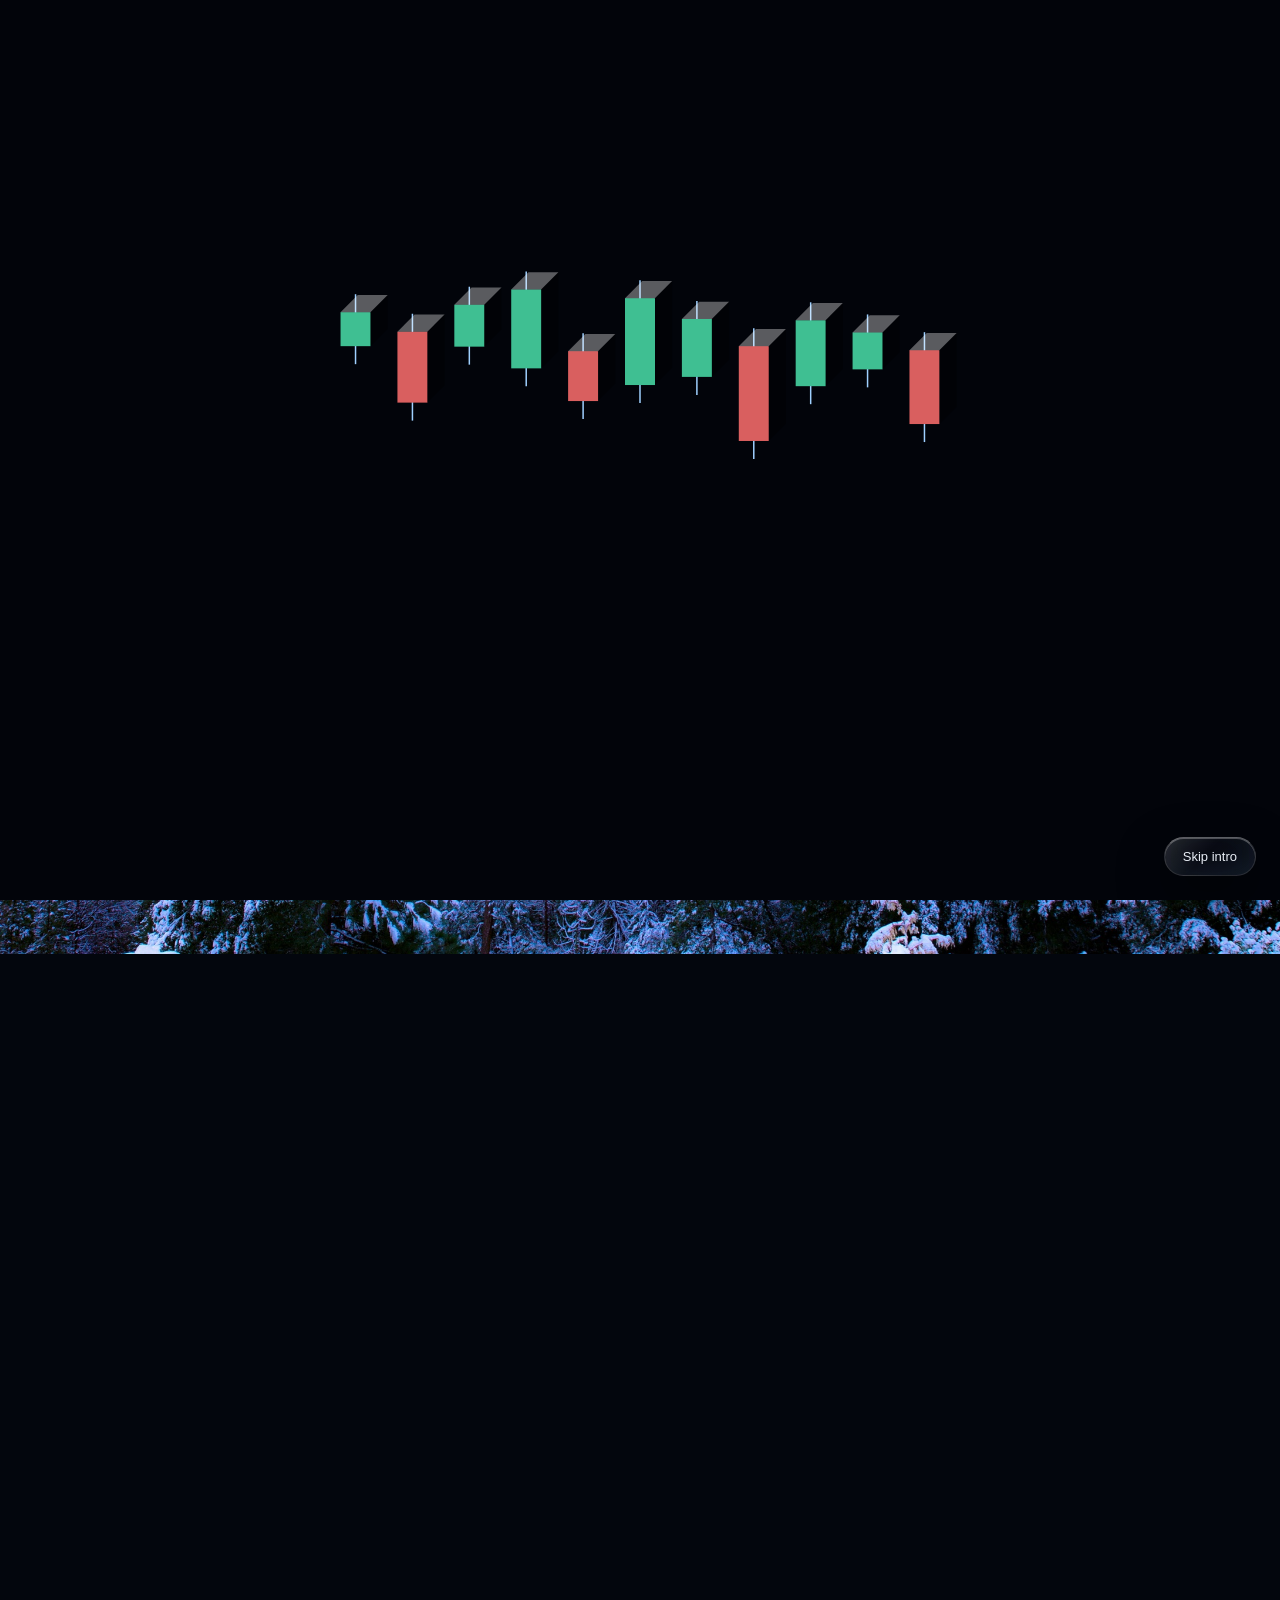
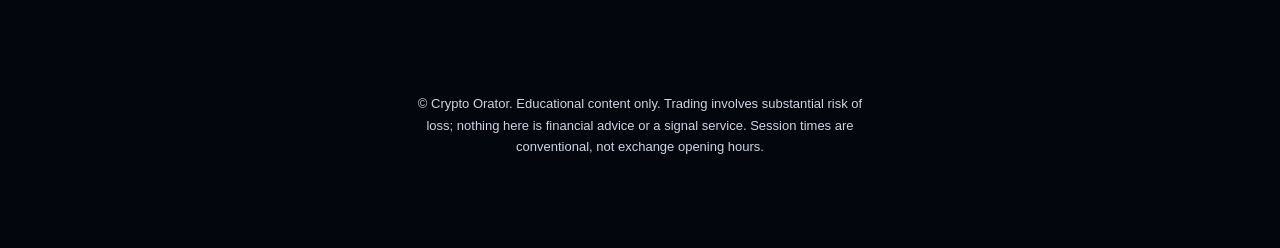
==== commit 17295abd: "Add files via upload" ====
--- a/index.html
+++ b/index.html
@@ -1,215 +1,24 @@
-<!DOCTYPE html>
-<html lang="en"><head>
-<meta charset="utf-8">
-<meta name="viewport" content="width=device-width, initial-scale=1, viewport-fit=cover">
-<title>Crypto Orator — Forex & Crypto Trading Support</title>
-<style>
-:root{--blue:#2f8bff;--green:#19e6a1;--ink:#eef6ff;--mute:#9db3c9;box-sizing:border-box;padding-top:env(safe-area-inset-top,0px);padding-bottom:env(safe-area-inset-bottom,0px)}
-*{box-sizing:border-box;margin:0}
-html{scroll-behavior:smooth;scroll-padding-top:150px}
-body{font-family:"Sora","Segoe UI",system-ui,sans-serif;color:var(--ink);background:#05080f;min-height:100vh;overflow-x:hidden}
-.bg{position:fixed;inset:0;z-index:-2;background:url(bg.jpg) center/cover no-repeat fixed,radial-gradient(60% 50% at 20% 15%,#0d3a6b 0,transparent 70%),radial-gradient(50% 50% at 85% 80%,#0a5a46 0,transparent 70%),#05080f}
-.bg::after{content:"";position:absolute;inset:0;background:linear-gradient(180deg,rgba(3,6,14,.55),rgba(3,6,14,.8))}
-.glass{position:relative;overflow:hidden;background:linear-gradient(135deg,rgba(255,255,255,.13),rgba(255,255,255,.03));backdrop-filter:blur(20px) saturate(180%);-webkit-backdrop-filter:blur(20px) saturate(180%);border:1px solid rgba(255,255,255,.16);box-shadow:inset 0 1px 0 rgba(255,255,255,.4),inset 0 -1px 0 rgba(47,139,255,.25),0 0 0 1px rgba(47,139,255,.12),0 10px 40px rgba(0,0,0,.45),0 0 30px rgba(47,139,255,.1);transition:box-shadow .4s,transform .4s}
-.glass::after{content:"";position:absolute;inset:0;pointer-events:none;background:linear-gradient(115deg,transparent 35%,rgba(255,255,255,.28) 50%,transparent 65%);transform:translateX(-120%);transition:transform .8s}
-.glass::before{content:"";position:absolute;inset:0;pointer-events:none;background:radial-gradient(240px circle at var(--mx,50%) var(--my,0%),rgba(120,200,255,.18),transparent 60%);opacity:0;transition:opacity .3s}
-.glass:hover::after{transform:translateX(120%)}.glass:hover::before{opacity:1}
-.glass:hover{box-shadow:inset 0 1px 0 rgba(255,255,255,.55),0 0 0 1px rgba(25,230,161,.35),0 14px 50px rgba(0,0,0,.5),0 0 45px rgba(25,230,161,.22)}
-a{color:inherit;text-decoration:none}
-/* preloader */
-#pre{position:fixed;inset:0;z-index:100;display:grid;place-items:center;background:radial-gradient(circle at 50% 40%,#0a1a33,#03060e);transition:opacity .9s,visibility .9s}
-#pre.done{opacity:0;visibility:hidden}
-#pre .box{padding:28px 32px;border-radius:32px;text-align:center;width:min(460px,90vw)}
-#pre canvas{width:100%;height:200px;display:block}
-#pre p{margin-top:14px;font-size:.85rem;color:var(--mute);letter-spacing:.06em}
-.bar{height:4px;border-radius:4px;background:rgba(255,255,255,.1);margin-top:12px;overflow:hidden}
-.bar i{display:block;height:100%;width:0;background:linear-gradient(90deg,var(--blue),var(--green));box-shadow:0 0 12px var(--green)}
-/* layout */
-.wrap{width:min(1100px,92vw);margin:0 auto;display:flex;flex-direction:column;gap:22px;padding:14px 0 120px}
-.slot{will-change:transform,opacity}
-.pre-asm .slot{opacity:0}
-header.slot{position:sticky;top:10px;z-index:20;display:flex;flex-direction:column;gap:10px}
-.nav{display:flex;align-items:center;justify-content:space-between;gap:12px;padding:10px 14px 10px 20px;border-radius:999px;flex-wrap:wrap}
-.logo{font-weight:700;letter-spacing:.02em}.logo b{color:var(--green);text-shadow:0 0 14px var(--green)}
-.nav nav{display:flex;gap:4px;flex-wrap:wrap}
-.nav nav a,.soc a{padding:8px 14px;border-radius:999px;font-size:.88rem;color:var(--mute);transition:.3s}
-.nav nav a:hover{color:#fff;background:rgba(255,255,255,.1)}
-.soc{display:flex;gap:6px}.soc a{padding:0;width:38px;height:38px;display:grid;place-items:center;border:1px solid rgba(255,255,255,.18);background:rgba(255,255,255,.06)}
-.soc a:hover{color:#fff;box-shadow:0 0 18px var(--blue);border-color:var(--blue)}
-.soc svg{width:18px;height:18px;fill:currentColor}
-.ticker{border-radius:999px;padding:10px 0;overflow:hidden;mask-image:linear-gradient(90deg,transparent,#000 6%,#000 94%,transparent)}
-.track{display:flex;width:max-content;animation:run 28s linear infinite}
-.ticker:hover .track{animation-play-state:paused}
-.track span{padding:0 28px;font-size:.9rem;white-space:nowrap;font-variant-numeric:tabular-nums}
-.track em{font-style:normal;color:var(--mute);margin-right:8px}
-.up{color:var(--green)}.dn{color:#ff5d7a}
-@keyframes run{to{transform:translateX(-50%)}}
-.hero{border-radius:40px;padding:clamp(34px,7vw,84px) clamp(22px,5vw,64px);text-align:left}
-.hero h1{font-size:clamp(2.2rem,6.2vw,4.8rem);line-height:1.02;letter-spacing:-.03em;font-weight:800;max-width:14ch}
-.hero h1 span{background:linear-gradient(90deg,var(--blue),var(--green));-webkit-background-clip:text;background-clip:text;color:transparent;filter:drop-shadow(0 0 18px rgba(25,230,161,.35))}
-.hero p{margin:22px 0 32px;max-width:52ch;color:var(--mute);font-size:1.05rem;line-height:1.65}
-.btn{display:inline-flex;align-items:center;gap:10px;padding:16px 30px;border-radius:999px;font-weight:700;color:#fff;background:linear-gradient(135deg,rgba(47,139,255,.55),rgba(25,230,161,.4));border:1px solid rgba(255,255,255,.35);box-shadow:inset 0 1px 0 rgba(255,255,255,.5),0 0 34px rgba(47,139,255,.45),0 0 60px rgba(25,230,161,.2);animation:pulse 3s infinite}
-.btn svg{width:20px;height:20px;fill:#fff}
-@keyframes pulse{50%{box-shadow:inset 0 1px 0 rgba(255,255,255,.5),0 0 46px rgba(47,139,255,.7),0 0 80px rgba(25,230,161,.4)}}
-.sec h2{font-size:clamp(1.6rem,3.6vw,2.4rem);letter-spacing:-.02em;margin:6px 6px 4px}
-.sec>p{margin:0 6px 20px;color:var(--mute);max-width:60ch;line-height:1.6}
-.grid{display:grid;grid-template-columns:repeat(auto-fit,minmax(240px,1fr));gap:16px}
-.card{border-radius:28px;padding:26px}
-.card:hover{transform:translateY(-6px)}
-.card .ic{width:46px;height:46px;border-radius:16px;display:grid;place-items:center;margin-bottom:16px;border:1px solid rgba(255,255,255,.25);background:rgba(47,139,255,.18);box-shadow:0 0 20px rgba(47,139,255,.4)}
-.card:nth-child(even) .ic{background:rgba(25,230,161,.16);box-shadow:0 0 20px rgba(25,230,161,.4)}
-.card svg{width:24px;height:24px;stroke:#fff;fill:none;stroke-width:1.8;stroke-linecap:round;stroke-linejoin:round}
-.card h3{font-size:1.15rem;margin-bottom:8px}.card p{color:var(--mute);font-size:.93rem;line-height:1.6}
-.cta{border-radius:36px;padding:clamp(28px,5vw,54px);text-align:center}
-.cta h2{font-size:clamp(1.5rem,3.6vw,2.4rem);letter-spacing:-.02em;margin-bottom:10px}
-.cta p{color:var(--mute);margin-bottom:24px}
-footer.slot{border-radius:28px;padding:22px 26px;display:flex;flex-direction:column;gap:14px;align-items:center;text-align:center}
-footer small{color:var(--mute);max-width:80ch;line-height:1.6;font-size:.78rem}
-.fab{position:fixed;right:max(18px,env(safe-area-inset-right));bottom:calc(18px + env(safe-area-inset-bottom,0px));z-index:50;width:62px;height:62px;border-radius:50%;display:grid;place-items:center;background:linear-gradient(135deg,rgba(47,139,255,.6),rgba(25,230,161,.45));animation:float 3.5s ease-in-out infinite,pulse 3s infinite}
-.fab svg{width:30px;height:30px;fill:#fff}
-@keyframes float{50%{transform:translateY(-8px)}}
-/* labourer agents */
-.bot{position:fixed;left:0;top:0;z-index:90;width:34px;height:34px;pointer-events:none;filter:drop-shadow(0 0 8px var(--green))}
-.bot svg{width:100%;height:100%}
-.bot .beam{animation:spin 1s linear infinite;transform-origin:center}
-@keyframes spin{to{transform:rotate(360deg)}}
-.spark{position:fixed;z-index:89;width:4px;height:4px;border-radius:50%;background:var(--green);box-shadow:0 0 8px var(--green);pointer-events:none}
-:focus-visible{outline:2px solid var(--green);outline-offset:3px}
-@media(max-width:640px){.nav nav{display:none}}
-@media(prefers-reduced-motion:reduce){.track,.btn,.fab{animation:none}.glass::after{display:none}}
-</style></head>
-<body>
-<div class="bg"></div>
-
-<div id="pre"><div class="box glass"><canvas id="cv" width="800" height="400"></canvas><div class="bar"><i id="pb"></i></div><p>Loading live market view…</p></div></div>
-
-<svg width="0" height="0" style="position:absolute"><defs>
-<symbol id="tg" viewBox="0 0 24 24"><path d="M21.5 3.3 2.9 10.5c-1.3.5-1.2 1.2-.2 1.5l4.7 1.5 1.8 5.5c.2.6.4.8.8.8s.6-.2.9-.5l2.3-2.3 4.7 3.5c.9.5 1.5.2 1.7-.8L22.9 4.7c.3-1.2-.5-1.8-1.4-1.4ZM8.6 13.2l9.6-6c.5-.3.9-.1.6.2l-8 7.2-.3 3.4-1.9-4.8Z"/></symbol>
-<symbol id="x" viewBox="0 0 24 24"><path d="M18.2 2.3h3.3l-7.2 8.3 8.5 11.2h-6.7l-5.2-6.8-6 6.8H1.6l7.7-8.8L1.2 2.3H8l4.7 6.2 5.5-6.2Zm-1.2 17.5h1.8L7.1 4.2H5.1L17 19.8Z"/></symbol>
-<symbol id="mail" viewBox="0 0 24 24"><path d="M3 5h18a1 1 0 0 1 1 1v12a1 1 0 0 1-1 1H3a1 1 0 0 1-1-1V6a1 1 0 0 1 1-1Zm9 7.2L4.5 7v1.4L12 13.6l7.5-5.2V7L12 12.2Z"/></symbol>
-</defs></svg>
-
-<div class="wrap pre-asm" id="wrap">
-<header class="slot" data-from="top">
- <div class="nav glass">
-  <a class="logo" href="#top">Crypto<b>Orator</b></a>
-  <nav><a href="#top">Home</a><a href="#method">Methodology</a><a href="#contact">Contact</a></nav>
-  <div class="soc">
-   <a href="https://t.me/crypto_orator" aria-label="Telegram" target="_blank" rel="noopener"><svg><use href="#tg"/></svg></a>
-   <a href="https://x.com/crypto_orator" aria-label="X / Twitter" target="_blank" rel="noopener"><svg><use href="#x"/></svg></a>
-   <a href="mailto:info@cryptoorator.com" aria-label="Email"><svg><use href="#mail"/></svg></a>
-  </div>
- </div>
- <div class="ticker glass slot-t" aria-label="Price ticker"><div class="track" id="track"></div></div>
+<!doctype html><html lang="en"><head><meta charset="utf-8"><meta name="viewport" content="width=device-width,initial-scale=1,viewport-fit=cover"><title>Crypto Orator — Independent Multi-Asset Trader</title><meta name="description" content="Crypto Orator is an independent trader focused on clarity, discipline and structured market analysis. No SL, No Trade, Emotions Are My Enemy."><link rel="canonical" href="https://cryptoorator.com/"><link rel="icon" href="assets/logo.svg"><meta property="og:title" content="Crypto Orator"><meta property="og:description" content="No SL, No Trade, Emotions Are My Enemy."><meta property="og:url" content="https://cryptoorator.com/"><meta property="og:image" content="https://cryptoorator.com/bg.jpg"><meta name="theme-color" content="#03060d"><link rel="stylesheet" href="css/style.css"></head><body>
+<div id="bg"></div><div id="ov"></div>
+<div id="pre" role="status" aria-label="Loading Crypto Orator"><canvas id="pc"></canvas><div class="pt"><img id="pl" src="assets/logo.svg" alt="" width="110" height="110"><h2 id="pn" class="metal">CRYPTO ORATOR</h2><p id="ps">No SL, No Trade, Emotions Are My Enemy.</p></div><button id="skip" class="gb glass">Skip intro</button></div>
+<canvas id="fx" aria-hidden="true"></canvas>
+<header>
+<div class="glass bar"><div id="sess" aria-label="Forex market sessions"></div><div id="info" aria-live="off"></div></div>
+<div class="glass bar"><div id="tick" aria-label="Live market prices"></div><div class="note"><span id="tsn">Connecting…</span> · Indicative prices: Binance public data (USDT perpetuals; QQQ used for Nasdaq) and ECB daily EUR/USD. Not Exness quotes; not synchronized with Exness.</div></div>
+<nav class="glass bar nav" aria-label="Main"><a href="#home"><img src="assets/logo.svg" alt="Crypto Orator" width="26" height="26"></a><a href="#home">Home</a><a href="#about">About</a><a href="#markets">Markets</a><a href="#approach">Trading Approach</a><a href="blog.html">Market Insights</a><a href="#contact">Contact</a></nav>
 </header>
-
-<section class="hero glass slot" id="top" data-from="left">
- <h1>Trade with a mentor beside you.</h1>
- <p>One-on-one personal trading support and market analysis for new Forex and crypto traders. Learn to read price, plan entries, and manage risk with clear, step-by-step guidance.</p>
- <a class="btn" href="https://t.me/crypto_orator" target="_blank" rel="noopener"><svg><use href="#tg"/></svg>Message me on Telegram</a>
-</section>
-
-<section class="sec slot" id="method" data-from="right">
- <h2>How I read the market</h2>
- <p>Five price-action concepts I use on every chart, and teach in every session.</p>
- <div class="grid">
-  <article class="card glass"><div class="ic"><svg viewBox="0 0 24 24"><path d="M3 8h18M3 16h18M7 12l3-3 3 4 4-5"/></svg></div><h3>Support &amp; Resistance</h3><p>Price levels where buyers or sellers have repeatedly stepped in. They frame every trade idea.</p></article>
-  <article class="card glass"><div class="ic"><svg viewBox="0 0 24 24"><rect x="4" y="9" width="7" height="10" rx="1"/><path d="M15 5v14M19 8v8"/></svg></div><h3>Order Block (OB)</h3><p>The last opposing candle before a strong move, where large orders often sit waiting.</p></article>
-  <article class="card glass"><div class="ic"><svg viewBox="0 0 24 24"><path d="M4 6h16M4 18h16M12 6v12M9 9l3-3 3 3M9 15l3 3 3-3"/></svg></div><h3>Supply &amp; Demand Zones</h3><p>Areas where price left quickly, showing an imbalance between sellers and buyers.</p></article>
-  <article class="card glass"><div class="ic"><svg viewBox="0 0 24 24"><path d="M5 20V10M12 14V4M19 20v-8"/><path d="M5 10h7M12 14h7" stroke-dasharray="2 3"/></svg></div><h3>Fair Value Gap (FVG)</h3><p>A three-candle gap that price tends to revisit to fill inefficiency before continuing.</p></article>
-  <article class="card glass"><div class="ic"><svg viewBox="0 0 24 24"><path d="M3 5h18M3 10h18M3 15h18M3 20h18"/><path d="M3 13h18" stroke-width="3" opacity=".6"/></svg></div><h3>Golden Zone (Fibonacci)</h3><p>The 0.618–0.786 retracement area, where pullbacks often end and trends resume.</p></article>
- </div>
-</section>
-
-<section class="cta glass slot" id="contact" data-from="bottom">
- <h2>Ready for your first guided trade?</h2>
- <p>Tell me your experience level and goals. I will reply with a plan for your first week.</p>
- <a class="btn" href="https://t.me/crypto_orator" target="_blank" rel="noopener"><svg><use href="#tg"/></svg>Start on Telegram</a>
-</section>
-
-<footer class="glass slot" data-from="left">
- <div class="soc">
-  <a href="https://t.me/crypto_orator" aria-label="Telegram" target="_blank" rel="noopener"><svg><use href="#tg"/></svg></a>
-  <a href="https://x.com/crypto_orator" aria-label="X / Twitter" target="_blank" rel="noopener"><svg><use href="#x"/></svg></a>
-  <a href="mailto:info@cryptoorator.com" aria-label="Email"><svg><use href="#mail"/></svg></a>
- </div>
- <small>Risk disclaimer: Trading Forex, crypto and CFDs carries a high level of risk and may not suit every investor. You can lose some or all of your capital. Nothing here is financial advice. Past performance does not guarantee future results. Only trade with money you can afford to lose.</small>
- <small>© 2026 Crypto Orator</small>
-</footer>
-</div>
-
-<a class="fab glass" href="https://t.me/crypto_orator" aria-label="Telegram" target="_blank" rel="noopener"><svg><use href="#tg"/></svg></a>
-
-<script>
-const RM=matchMedia('(prefers-reduced-motion: reduce)').matches;
-const sleep=ms=>new Promise(r=>setTimeout(r,ms));
-/* glass cursor light */
-document.addEventListener('pointermove',e=>{const g=e.target.closest&&e.target.closest('.glass');if(g){const r=g.getBoundingClientRect();g.style.setProperty('--mx',(e.clientX-r.left)+'px');g.style.setProperty('--my',(e.clientY-r.top)+'px')}});
-
-/* ticker */
-const P={BTC:{p:67250,d:2},ETH:{p:2480,d:2},XAUUSD:{p:2650,d:2}};
-const fmt=(v,d)=>v.toLocaleString('en-US',{minimumFractionDigits:d,maximumFractionDigits:d});
-const open0={};
-function draw(){const one=Object.entries(P).map(([k,o])=>{open0[k]??=o.p;const c=(o.p/open0[k]-1)*100;return `<span><em>${k}</em>$${fmt(o.p,o.d)} <b class="${c>=0?'up':'dn'}">${c>=0?'▲':'▼'} ${Math.abs(c).toFixed(2)}%</b></span>`}).join('');
- document.getElementById('track').innerHTML=one.repeat(4)}
-async function live(){try{const s=encodeURIComponent('["BTCUSDT","ETHUSDT","PAXGUSDT"]');
- const r=await fetch('https://api.binance.com/api/v3/ticker/price?symbols='+s);const j=await r.json();
- const m={BTCUSDT:'BTC',ETHUSDT:'ETH',PAXGUSDT:'XAUUSD'};j.forEach(i=>{P[m[i.symbol]].p=parseFloat(i.price)});return true}catch(e){return false}}
-async function tick(){if(!(await live())){for(const k in P)P[k].p*=1+(Math.random()-.5)*.0016}draw()}
-draw();tick();setInterval(tick,5000);
-
-/* preloader candles */
-const cv=document.getElementById('cv'),cx=cv.getContext('2d');
-const N=18,cs=[];let pr=50;for(let i=0;i<N;i++){const o=pr,c=o+(Math.random()-.42)*30;cs.push({o,c,h:Math.max(o,c)+Math.random()*12,l:Math.min(o,c)-Math.random()*12});pr=c}
-let t0=performance.now(),raf;
-function frame(now){const t=(now-t0)/1000;cx.clearRect(0,0,800,400);
- const mn=Math.min(...cs.map(c=>c.l))-10,mx=Math.max(...cs.map(c=>c.h))+10,Y=v=>380-(v-mn)/(mx-mn)*350;
- cx.strokeStyle='rgba(255,255,255,.06)';for(let i=1;i<5;i++){cx.beginPath();cx.moveTo(0,i*80);cx.lineTo(800,i*80);cx.stroke()}
- cs.forEach((c,i)=>{const k=Math.min(1,Math.max(0,t*3-i*.35)),e=1-Math.pow(1-k,3);if(!k)return;
-  const w=Math.sin(t*2+i)*.03,x=25+i*42,up=c.c>=c.o,col=up?'#19e6a1':'#ff5d7a';
-  const f=v=>Y(c.o+(v-c.o)*e*(1+w));cx.shadowColor=col;cx.shadowBlur=18;cx.strokeStyle=col;cx.fillStyle=col;cx.lineWidth=3;
-  cx.beginPath();cx.moveTo(x+14,f(c.h));cx.lineTo(x+14,f(c.l));cx.stroke();
-  const a=f(c.o),b=f(c.c);cx.fillRect(x,Math.min(a,b),28,Math.max(4,Math.abs(a-b)))});
- cx.shadowBlur=0;
- cx.beginPath();cs.forEach((c,i)=>{const k=Math.min(1,Math.max(0,t*3-i*.35));if(k>0){const x=39+i*42;i?cx.lineTo(x,Y(c.c)):cx.moveTo(x,Y(c.c))}});
- cx.strokeStyle='#2f8bff';cx.lineWidth=2;cx.shadowColor='#2f8bff';cx.shadowBlur=14;cx.stroke();
- document.getElementById('pb').style.width=Math.min(100,t/(RM?.5:3.2)*100)+'%';
- raf=requestAnimationFrame(frame)}
-raf=requestAnimationFrame(frame);
-
-/* labourer agents */
-const botSVG=`<svg viewBox="0 0 40 40"><circle class="beam" cx="20" cy="20" r="17" fill="none" stroke="#2f8bff" stroke-width="2" stroke-dasharray="6 5"/><rect x="9" y="12" width="22" height="17" rx="6" fill="#0c1a2e" stroke="#19e6a1" stroke-width="2"/><circle cx="15" cy="20" r="2.6" fill="#19e6a1"/><circle cx="25" cy="20" r="2.6" fill="#19e6a1"/><path d="M20 12V6" stroke="#2f8bff" stroke-width="2"/><circle cx="20" cy="5" r="2.5" fill="#2f8bff"/></svg>`;
-function mkBot(x,y){const b=document.createElement('div');b.className='bot';b.innerHTML=botSVG;b.style.transform=`translate(${x}px,${y}px)`;document.body.appendChild(b);return b}
-function sparks(x,y){for(let i=0;i<6;i++){const s=document.createElement('div');s.className='spark';s.style.left=x+'px';s.style.top=y+'px';document.body.appendChild(s);
- s.animate([{transform:'translate(0,0)',opacity:1},{transform:`translate(${(Math.random()-.5)*60}px,${(Math.random()-.5)*60}px)`,opacity:0}],{duration:500}).onfinish=()=>s.remove()}}
-const mv=(el,x,y,d)=>el.animate([{transform:el.style.transform},{transform:`translate(${x}px,${y}px)`}],{duration:d,easing:'cubic-bezier(.6,0,.3,1)',fill:'forwards'}).finished.then(()=>{el.style.transform=`translate(${x}px,${y}px)`});
-
-async function assemble(){
- const slots=[...document.querySelectorAll('.slot')].filter(e=>!e.classList.contains('slot-t'));
- const W=innerWidth,H=innerHeight,ease='cubic-bezier(.2,.9,.25,1)';
- for(const el of slots){
-  const r=el.getBoundingClientRect(),from=el.dataset.from;
-  const vis=r.top<H&&r.bottom>0;
-  const ty=Math.max(10,Math.min(H-50,r.top+Math.min(r.height,H-r.top)/2));
-  if(!vis){el.style.opacity=1;continue}
-  const off={top:[0,-140],left:[-W*.5,0],right:[W*.5,0],bottom:[0,160]}[from]||[0,80];
-  const sx=from==='left'?-50:from==='right'?W+20:Math.random()*W,sy=from==='top'?-50:from==='bottom'?H+20:ty-20;
-  const bots=[0,1].map(i=>mkBot(sx,sy+i*30));
-  const px=from==='left'?r.left+r.width*.3:from==='right'?r.right-r.width*.3:r.left+r.width*(.3+Math.random()*.4);
-  await Promise.all(bots.map((b,i)=>mv(b,px+i*40,ty+(i?30:-30),RM?1:650)));
-  sparks(px,ty);
-  const slide=el.animate([{opacity:0,transform:`translate(${off[0]}px,${off[1]}px) scale(.96)`,filter:'blur(8px)'},{opacity:1,transform:'none',filter:'blur(0)'}],{duration:RM?1:850,easing:ease,fill:'forwards'});
-  el.style.opacity=1;
-  /* bots push the element in */
-  bots.forEach((b,i)=>mv(b,px+i*40-off[0]*.15,ty+(i?30:-30)-off[1]*.15,RM?1:850));
-  await slide.finished;
-  el.getAnimations().forEach(a=>a.cancel());
-  await Promise.all(bots.map(b=>mv(b,from==='right'?W+60:from==='left'?-60:Math.random()*W,from==='bottom'?H+60:-60,RM?1:500)));
-  bots.forEach(b=>b.remove());
- }
- document.querySelectorAll('.slot').forEach(e=>e.style.opacity=1);
- document.getElementById('wrap').classList.remove('pre-asm');
-}
-(async()=>{await sleep(RM?600:3400);const p=document.getElementById('pre');p.classList.add('done');await sleep(500);cancelAnimationFrame(raf);await assemble()})();
-</script>
-</body></html>
+<main>
+<section id="home" data-u><div><img class="b logo3d" src="assets/logo.svg" alt="Crypto Orator logo" width="140" height="140"><h1 class="b metal">CRYPTO ORATOR</h1><p class="b slogan">No SL, No Trade, Emotions Are My Enemy.</p><p class="b">Independent Multi-Asset Trader · Trading Since 2024</p><div class="b row"><a class="gb glass" href="#approach">Explore My Approach</a><a class="gb glass" href="https://t.me/crypto_orator" rel="noopener">Connect on Telegram</a></div></div></section>
+<section id="about" data-u><div class="w"><h2 class="b">About Crypto Orator</h2><p class="b">An independent trader focused on clarity, discipline and structured market analysis. Trading since 2024, on a select group of instruments, with a personal and relatively simple set of rules.</p><div class="g"><article class="b glass card"><h3>Discipline</h3><p>Rules come first. Every trade is planned before it is placed.</p></article><article class="b glass card"><h3>Risk awareness</h3><p>No SL, no trade. Risk is defined before entry, every time.</p></article><article class="b glass card"><h3>Emotional control</h3><p>Emotions are the enemy of a good plan, so the plan decides.</p></article></div></div></section>
+<section id="markets" data-u><div class="w"><h2 class="b">Markets</h2><p class="b">Five instruments, and nothing else.</p><div class="g"><article class="b glass card"><div class="ic"></div><h3>XAU/USD</h3><p>Gold priced in US dollars, often watched as a safe-haven asset.</p></article><article class="b glass card"><div class="ic"></div><h3>US Oil</h3><p>US crude oil, sensitive to supply news and inventory data.</p></article><article class="b glass card"><div class="ic"></div><h3>NASDAQ / US Tech</h3><p>Exposure to large US technology companies.</p></article><article class="b glass card"><div class="ic"></div><h3>EUR/USD</h3><p>Euro against the US dollar, the most traded currency pair.</p></article><article class="b glass card"><div class="ic"></div><h3>BTC/USD</h3><p>Bitcoin against the US dollar, trading around the clock.</p></article></div></div></section>
+<section id="approach" data-u><div class="w"><h2 class="b">Trading Approach</h2><p class="b">Eight concepts that shape a personal, rule-based approach. The animations are original educational illustrations, not real trades, live signals or guaranteed outcomes.</p>
+<div class="g" data-u><article class="b glass card"><h3>Support &amp; Resistance</h3><canvas class="dg" data-d="0" role="img" aria-label="Price bouncing between support and resistance"></canvas><p>Price often pauses or turns at levels where buyers (support) or sellers (resistance) reacted before.</p></article><article class="b glass card"><h3>Order Blocks</h3><canvas class="dg" data-d="1" role="img" aria-label="Price reacting at an order block zone"></canvas><p>A zone around the last opposite candle before a strong move, watched as an area where price may react when revisited.</p></article></div>
+<div class="g" data-u><article class="b glass card"><h3>Fair Value Gaps (FVG)</h3><canvas class="dg" data-d="2" role="img" aria-label="Three-candle imbalance and its gap"></canvas><p>A three-candle imbalance that leaves a gap between the first and third candle. Price sometimes returns to fill it.</p></article><article class="b glass card"><h3>Trendlines</h3><canvas class="dg" data-d="3" role="img" aria-label="Price following a rising trendline"></canvas><p>Lines joining higher lows (uptrend) or lower highs (downtrend) to read direction and possible reaction points.</p></article></div>
+<div class="g" data-u><article class="b glass card"><h3>Breakout &amp; Breakdown</h3><canvas class="dg" data-d="4" role="img" aria-label="Price breaking above resistance"></canvas><p>Price closing beyond a key resistance (breakout) or support (breakdown), sometimes followed by a retest.</p></article><article class="b glass card"><h3>Fibonacci Golden Zone</h3><canvas class="dg" data-d="5" role="img" aria-label="Fibonacci retracement with golden zone"></canvas><p>Retracement levels drawn from a swing; the 50%–61.8% area is the golden zone. Used occasionally, never on its own.</p></article></div>
+<div class="g" data-u><article class="b glass card"><h3>Liquidity Heatmaps</h3><canvas class="dg" data-d="6" role="img" aria-label="Illustrative liquidity heatmap"></canvas><p>Shows where orders may cluster. This is an illustration only, not real market data.</p></article><article class="b glass card"><h3>Supply &amp; Demand Zones</h3><canvas class="dg" data-d="7" role="img" aria-label="Price reacting to supply and demand zones"></canvas><p>Zones where selling (supply) or buying (demand) pressure previously drove sharp moves.</p></article></div>
+</div></section>
+<section id="contact" data-u><div class="w"><h2 class="b">Contact</h2><p class="b">Questions about strategy or market analysis? Telegram is the fastest way to reach me.</p><div class="b row" style="justify-content:flex-start"><a class="gb glass" href="https://t.me/crypto_orator" rel="noopener">Telegram</a><a class="gb glass" href="https://x.com/crypto_orator" rel="noopener">X / Twitter</a><a class="gb glass" href="mailto:info@cryptoorator.com">info@cryptoorator.com</a></div></div></section>
+</main>
+<footer><p>© Crypto Orator. Educational content only. Trading involves substantial risk of loss; nothing here is financial advice or a signal service. Session times are conventional, not exchange opening hours.</p></footer>
+<a class="tg glass" href="https://t.me/crypto_orator" rel="noopener" aria-label="Contact Crypto Orator on Telegram"><svg viewBox="0 0 24 24"><path fill="#e8f4ff" d="M21.5 3.2 2.9 10.4c-.9.4-.9 1.2-.2 1.4l4.7 1.5 1.8 5.5c.2.6.4.7.9.3l2.6-2.1 4.8 3.5c.9.5 1.5.2 1.7-.8L22.9 4.6c.3-1.2-.4-1.8-1.4-1.4ZM8.7 13.2l9.6-6c.5-.3.9-.1.5.2l-7.9 7.1-.3 3.2Z"/></svg></a>
+<script src="js/main.js"></script></body></html>
--- a/css/style.css
+++ b/css/style.css
@@ -0,0 +1,54 @@
+:root{--ice:#9fd0ff;--up:#4fd1a1;--dn:#ef6b6b;--hh:170px}
+*{box-sizing:border-box;margin:0}html{scroll-behavior:smooth}
+body{background:#03060d;color:#e8edf5;font:16px/1.65 -apple-system,BlinkMacSystemFont,"SF Pro Display","Segoe UI",Inter,sans-serif;overflow-x:hidden}
+a{color:inherit}#bg,#ov{position:fixed;inset:0;z-index:-2}
+#bg{background:url(../bg.jpg) center/cover;transform:scale(1.12);will-change:transform,opacity}
+#ov{z-index:-1;background:linear-gradient(#03060d88,#050a1ad0 55%,#03060d);opacity:.5}
+.glass{background:linear-gradient(135deg,#ffffff22,#ffffff08 45%,#9fd0ff10);backdrop-filter:blur(22px) saturate(1.6);-webkit-backdrop-filter:blur(22px) saturate(1.6);border:1px solid #ffffff22;border-top-color:#ffffff55;border-radius:20px;box-shadow:inset 0 1px 0 #fff4,inset 0 -8px 24px #9fd0ff0f,0 18px 50px #0007}
+.metal{background:linear-gradient(180deg,#fff,#b9c2d0 45%,#6f7a8c 55%,#e9eef6);-webkit-background-clip:text;background-clip:text;color:transparent;filter:drop-shadow(0 0 14px #9fd0ff44)}
+header{position:sticky;top:0;z-index:50;display:grid;gap:5px;padding:max(6px,env(safe-area-inset-top)) 6px 0}
+.bar{padding:6px 12px;border-radius:16px}
+#sess{display:grid;grid-template-columns:repeat(4,1fr);gap:6px}
+.sc{font-size:12px;line-height:1.3;opacity:.55;transition:opacity .6s}.sc.on{opacity:1}
+.sc i{display:inline-block;width:8px;height:8px;border-radius:50%;background:#6f7a8c;margin-right:5px;transition:.6s}
+.sc.on i{background:var(--up);box-shadow:0 0 8px var(--up)}.sc small{display:block;color:#aab4c4;font-variant-numeric:tabular-nums}
+#info,.note{font-size:11px;color:#98a4b6;margin-top:3px;white-space:nowrap;overflow:hidden;text-overflow:ellipsis}
+#tick{display:flex;gap:14px;overflow-x:auto;scrollbar-width:none}
+.ti{flex:1 0 auto;display:grid;line-height:1.2;border-radius:10px;padding:2px 8px;font-variant-numeric:tabular-nums}
+.ti b{font-size:11px;font-weight:500;color:#aab4c4}.ti span{font-size:15px;font-weight:600}.ti em{font-size:11px;font-style:normal;color:#98a4b6}
+.ti em.p{color:var(--up)}.ti em.n{color:var(--dn)}.ti.na span{font-size:12px;color:#98a4b6}
+.ti.up{animation:fu 1s}.ti.dn{animation:fd 1s}
+@keyframes fu{0%{background:#4fd1a133;color:var(--up)}}@keyframes fd{0%{background:#ef6b6b33;color:var(--dn)}}
+.nav{display:flex;gap:4px;align-items:center;overflow-x:auto;scrollbar-width:none}.nav img{display:block;margin:0 8px 0 2px}
+.nav a{padding:4px 12px;border-radius:99px;text-decoration:none;font-size:14px;white-space:nowrap;color:#cbd3df;transition:.3s}
+.nav a:hover,.nav a:focus-visible,.gb:hover,.gb:focus-visible{background:#ffffff26;color:#fff;outline:0}
+section{padding:12vh 5vw;scroll-margin-top:var(--hh)}.w{max-width:1100px;margin:auto}
+h1{font-size:clamp(2.2rem,9vw,6rem);font-weight:200;letter-spacing:.14em;line-height:1.1}
+h2{font-size:clamp(1.7rem,5vw,2.8rem);font-weight:300;letter-spacing:.04em;margin-bottom:14px}h3{font-weight:500;font-size:1.15rem;margin-bottom:6px}
+p{max-width:62ch;color:#cdd5e2}.slogan{font-size:clamp(1rem,2.6vw,1.4rem);font-style:italic;margin:14px auto;color:#e8edf5}
+#home{min-height:calc(100svh - var(--hh));display:grid;place-items:center;text-align:center}
+#home p{margin-inline:auto}.logo3d{display:block;margin:0 auto 10px;width:clamp(90px,18vw,140px);animation:fl 7s ease-in-out infinite}
+@keyframes fl{0%,100%{transform:perspective(500px) rotateY(-16deg)}50%{transform:perspective(500px) rotateY(16deg) translateY(-6px)}}
+.row{display:flex;gap:12px;justify-content:center;flex-wrap:wrap;margin-top:22px}
+.gb{display:inline-block;padding:12px 26px;border-radius:99px;text-decoration:none;font:inherit;color:#e8edf5;cursor:pointer;transition:.3s}
+.g{display:grid;gap:18px;margin-top:22px;grid-template-columns:repeat(auto-fit,minmax(min(100%,300px),1fr))}
+.card{padding:22px}.card small{color:#8d99ac;font-size:12px}
+canvas.dg{width:100%;aspect-ratio:16/10;display:block;margin:10px 0;border-radius:12px;background:#02050c88}
+.ic{width:42px;height:4px;border-radius:4px;margin-bottom:14px;background:linear-gradient(90deg,#fff,#9fd0ff,#8e7cff)}
+footer{padding:40px 5vw 90px;text-align:center;color:#7f8b9e;font-size:13px}footer p{margin:auto}
+.tg{position:fixed;right:max(16px,env(safe-area-inset-right));bottom:max(16px,env(safe-area-inset-bottom));z-index:60;width:60px;height:60px;border-radius:50%;display:grid;place-items:center;animation:fl2 5s ease-in-out infinite;box-shadow:inset 0 1px 0 #fff6,0 0 28px #9fd0ff55,0 12px 30px #0008}
+.tg svg{width:30px}.tg::before{content:"Need Help? Let’s Connect!";position:absolute;right:72px;padding:8px 14px;border-radius:99px;background:#0a1020cc;border:1px solid #ffffff30;font-size:13px;white-space:nowrap;opacity:0;pointer-events:none;transition:.3s}
+.tg:hover::before,.tg:focus-visible::before{opacity:1}@keyframes fl2{50%{transform:translateY(-6px)}}
+.sw .b:not(.on){clip-path:inset(0 100% 0 0)}
+#pre{position:fixed;inset:0;z-index:999;background:#02040a;display:grid;place-items:center;transition:opacity .9s,filter .9s,transform .9s}
+#pre.out{opacity:0;filter:blur(14px);transform:scale(1.05);pointer-events:none}#pc,#fx{position:absolute;inset:0}
+#fx{position:fixed;width:100%;height:100%;z-index:90;pointer-events:none}.pt{position:relative;text-align:center;padding:0 20px}
+#pl,#pn,#ps{opacity:0;transition:opacity 1s,transform 1.2s;transform:translateY(10px) scale(.92)}
+#pl{width:110px;margin:auto;filter:drop-shadow(0 0 18px #9fd0ff88)}#pn{font-size:clamp(1.8rem,7vw,3.6rem);font-weight:200;letter-spacing:.2em}
+#pre.l #pl,#pre.n #pn,#pre.s #ps{opacity:1;transform:none}#pre.l #pl{animation:fl 6s ease-in-out infinite}#ps{font-style:italic;color:#cbd3df}
+#skip{position:absolute;bottom:24px;right:24px;padding:8px 18px;font-size:13px}
+.cs{min-height:80vh;display:grid;place-items:center;text-align:center;padding:14vh 5vw}.cs .glass{padding:clamp(24px,6vw,64px);max-width:760px}.cs p{margin:10px auto}
+.bars{display:flex;gap:6px;justify-content:center;align-items:flex-end;height:50px;margin:22px 0}.bars i{width:10px;border-radius:2px;background:var(--up);animation:bb 2.4s ease-in-out infinite}.bars i:nth-child(even){background:var(--dn);animation-delay:-1.2s}.bars i:nth-child(3n){animation-delay:-.6s}
+@keyframes bb{50%{height:46px}0%,100%{height:12px}}
+@media(max-width:700px){#sess{gap:2px}.sc{font-size:10px}.bar{padding:5px 8px}}
+@media(prefers-reduced-motion:reduce){*{animation:none!important;transition:none!important;scroll-behavior:auto}}
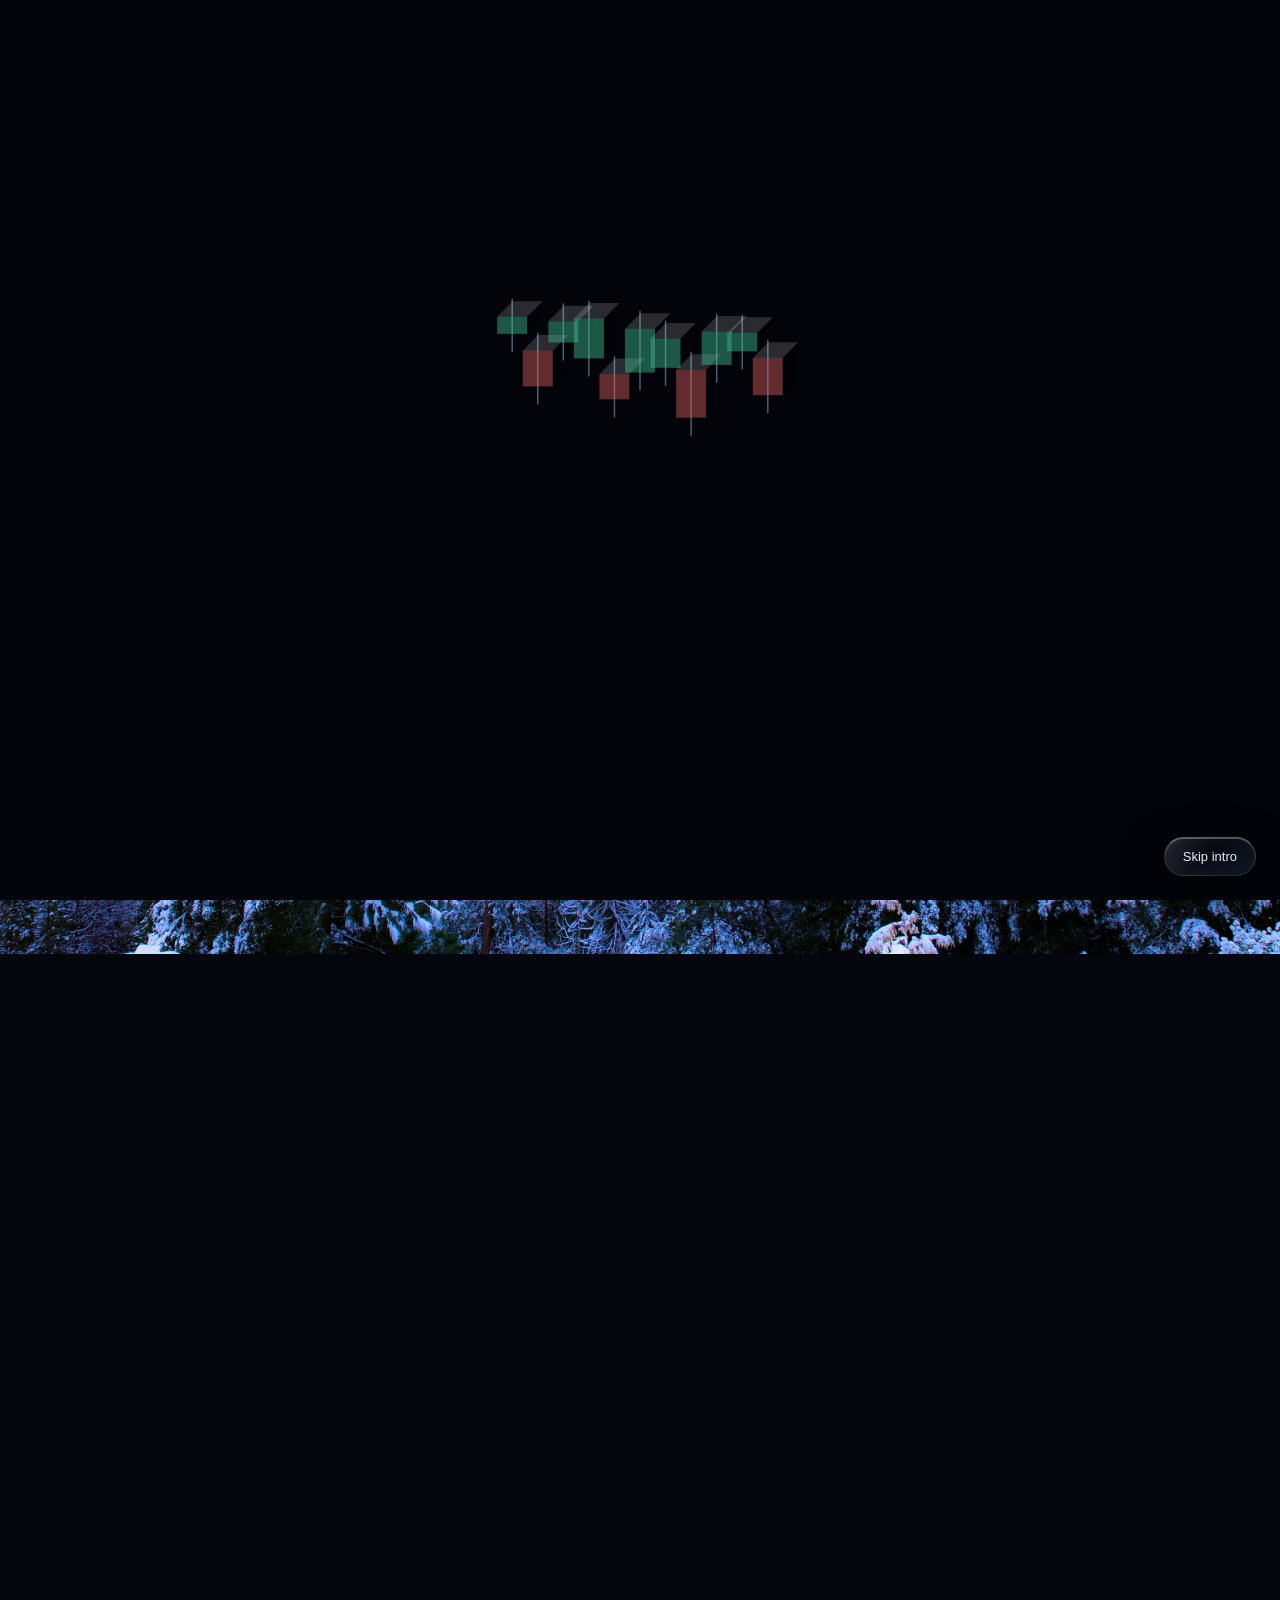
==== commit 75fe2dc2: "Add files via upload" ====
--- a/index.html
+++ b/index.html
@@ -4,7 +4,7 @@
 <canvas id="fx" aria-hidden="true"></canvas>
 <header>
 <div class="glass bar"><div id="sess" aria-label="Forex market sessions"></div><div id="info" aria-live="off"></div></div>
-<div class="glass bar"><div id="tick" aria-label="Live market prices"></div><div class="note"><span id="tsn">Connecting…</span> · Indicative prices: Binance public data (USDT perpetuals; QQQ used for Nasdaq) and ECB daily EUR/USD. Not Exness quotes; not synchronized with Exness.</div></div>
+<div class="glass bar"><div id="tick" aria-label="Live market prices"></div><div class="note">Not Exness quotes · <span id="tsn">Connecting…</span> · indicative Binance public data (QQQ proxy for Nasdaq) and ECB daily EUR/USD</div></div>
 <nav class="glass bar nav" aria-label="Main"><a href="#home"><img src="assets/logo.svg" alt="Crypto Orator" width="26" height="26"></a><a href="#home">Home</a><a href="#about">About</a><a href="#markets">Markets</a><a href="#approach">Trading Approach</a><a href="blog.html">Market Insights</a><a href="#contact">Contact</a></nav>
 </header>
 <main>
@@ -19,6 +19,11 @@
 </div></section>
 <section id="contact" data-u><div class="w"><h2 class="b">Contact</h2><p class="b">Questions about strategy or market analysis? Telegram is the fastest way to reach me.</p><div class="b row" style="justify-content:flex-start"><a class="gb glass" href="https://t.me/crypto_orator" rel="noopener">Telegram</a><a class="gb glass" href="https://x.com/crypto_orator" rel="noopener">X / Twitter</a><a class="gb glass" href="mailto:info@cryptoorator.com">info@cryptoorator.com</a></div></div></section>
 </main>
-<footer><p>© Crypto Orator. Educational content only. Trading involves substantial risk of loss; nothing here is financial advice or a signal service. Session times are conventional, not exchange opening hours.</p></footer>
+<footer id="foot" class="ft" data-u><div class="w"><div class="b wm metal" aria-hidden="true">CRYPTO ORATOR</div>
+<div class="g fg"><div class="b glass card"><img src="assets/logo.svg" alt="" width="44" height="44"><p class="slogan">No SL, No Trade, Emotions Are My Enemy.</p><a class="gb glass" href="#home">Back to top</a></div>
+<nav class="b glass card" aria-label="Footer"><h3>Explore</h3><a href="#about">About</a><a href="#markets">Markets</a><a href="#approach">Trading Approach</a><a href="blog.html">Market Insights</a></nav>
+<div class="b glass card"><h3>Connect</h3><a href="https://t.me/crypto_orator" rel="noopener">Telegram</a><a href="https://x.com/crypto_orator" rel="noopener">X / Twitter</a><a href="mailto:info@cryptoorator.com">info@cryptoorator.com</a></div>
+<div class="b glass card ck"><h3>Before every trade</h3><ul><li>Stop-loss is set</li><li>Risk is defined</li><li>Emotions are left outside</li></ul></div></div>
+<div id="sky" class="b sky" aria-hidden="true"></div><p class="b fine">Educational content only. Trading involves substantial risk of loss; nothing here is financial advice or a signal service. Session times are conventional, not exchange opening hours.</p><p class="b fine">Ticker prices are indicative (Binance public data and ECB daily reference), not Exness quotes. © Crypto Orator</p></div></footer>
 <a class="tg glass" href="https://t.me/crypto_orator" rel="noopener" aria-label="Contact Crypto Orator on Telegram"><svg viewBox="0 0 24 24"><path fill="#e8f4ff" d="M21.5 3.2 2.9 10.4c-.9.4-.9 1.2-.2 1.4l4.7 1.5 1.8 5.5c.2.6.4.7.9.3l2.6-2.1 4.8 3.5c.9.5 1.5.2 1.7-.8L22.9 4.6c.3-1.2-.4-1.8-1.4-1.4ZM8.7 13.2l9.6-6c.5-.3.9-.1.5.2l-7.9 7.1-.3 3.2Z"/></svg></a>
 <script src="js/main.js"></script></body></html>
--- a/css/style.css
+++ b/css/style.css
@@ -35,7 +35,16 @@
 .card{padding:22px}.card small{color:#8d99ac;font-size:12px}
 canvas.dg{width:100%;aspect-ratio:16/10;display:block;margin:10px 0;border-radius:12px;background:#02050c88}
 .ic{width:42px;height:4px;border-radius:4px;margin-bottom:14px;background:linear-gradient(90deg,#fff,#9fd0ff,#8e7cff)}
-footer{padding:40px 5vw 90px;text-align:center;color:#7f8b9e;font-size:13px}footer p{margin:auto}
+.ft{padding:8vh 5vw 40px;color:#7f8b9e;font-size:13px}
+.wm{font-size:clamp(1.6rem,8.4vw,8rem);font-weight:200;letter-spacing:.04em;white-space:nowrap;text-align:center;line-height:1.1;-webkit-box-reflect:below -.12em linear-gradient(transparent 55%,#ffffff22)}
+.fg{margin:34px 0 22px;grid-template-columns:repeat(auto-fit,minmax(min(100%,220px),1fr))}
+.fg .card{display:flex;flex-direction:column;align-items:flex-start;gap:6px;font-size:14px}.fg a{text-decoration:none;color:#cbd3df;padding:2px 0;transition:.3s}.fg a:not(.gb):hover{color:#fff;transform:translateX(4px)}
+.fg .slogan{margin:6px 0 10px;font-size:14px}.ck ul{list-style:none;padding:0;display:grid;gap:8px}.ck li{display:flex;gap:10px;align-items:center;color:#cdd5e2}
+.ck li::before{content:"✓";display:grid;place-items:center;flex:none;width:20px;height:20px;border-radius:50%;border:1px solid #9fd0ff66;color:var(--up);font-size:12px;animation:tkp 6s infinite}
+.ck li:nth-child(2)::before{animation-delay:.6s}.ck li:nth-child(3)::before{animation-delay:1.2s}@keyframes tkp{0%,12%,100%{box-shadow:none}6%{box-shadow:0 0 12px var(--up)}}
+.sky{display:flex;align-items:flex-end;gap:3px;height:70px;margin:26px 0 14px;-webkit-mask:linear-gradient(#000 30%,transparent);mask:linear-gradient(#000 30%,transparent)}
+.sky i{flex:1;height:calc(var(--h)*1%);border-radius:2px;background:linear-gradient(var(--c,#4fd1a1),transparent);transform-origin:bottom;animation:sk 5s ease-in-out infinite;animation-delay:calc(var(--d)*-1s)}
+@keyframes sk{50%{transform:scaleY(.55)}}.fine{max-width:none;font-size:12px;text-align:center;margin:6px auto 0;color:#7f8b9e}
 .tg{position:fixed;right:max(16px,env(safe-area-inset-right));bottom:max(16px,env(safe-area-inset-bottom));z-index:60;width:60px;height:60px;border-radius:50%;display:grid;place-items:center;animation:fl2 5s ease-in-out infinite;box-shadow:inset 0 1px 0 #fff6,0 0 28px #9fd0ff55,0 12px 30px #0008}
 .tg svg{width:30px}.tg::before{content:"Need Help? Let’s Connect!";position:absolute;right:72px;padding:8px 14px;border-radius:99px;background:#0a1020cc;border:1px solid #ffffff30;font-size:13px;white-space:nowrap;opacity:0;pointer-events:none;transition:.3s}
 .tg:hover::before,.tg:focus-visible::before{opacity:1}@keyframes fl2{50%{transform:translateY(-6px)}}
@@ -50,5 +59,9 @@
 .cs{min-height:80vh;display:grid;place-items:center;text-align:center;padding:14vh 5vw}.cs .glass{padding:clamp(24px,6vw,64px);max-width:760px}.cs p{margin:10px auto}
 .bars{display:flex;gap:6px;justify-content:center;align-items:flex-end;height:50px;margin:22px 0}.bars i{width:10px;border-radius:2px;background:var(--up);animation:bb 2.4s ease-in-out infinite}.bars i:nth-child(even){background:var(--dn);animation-delay:-1.2s}.bars i:nth-child(3n){animation-delay:-.6s}
 @keyframes bb{50%{height:46px}0%,100%{height:12px}}
-@media(max-width:700px){#sess{gap:2px}.sc{font-size:10px}.bar{padding:5px 8px}}
+@media(max-width:700px){#sess{gap:2px}.sc{font-size:10px}.bar{padding:5px 8px}
+.nav{position:fixed;left:8px;right:8px;bottom:max(8px,env(safe-area-inset-bottom));z-index:70}
+.tg{bottom:calc(max(8px,env(safe-area-inset-bottom)) + 62px);width:52px;height:52px}
+.sc b{font-size:0}.sc b::after{content:attr(data-s);font-size:10px;font-weight:600}.sc small{font-size:9px;white-space:nowrap}
+h1{letter-spacing:.08em}section{padding:9vh 5vw}.g{gap:14px}.card{padding:18px}.gb{padding:11px 22px}.ft{padding-bottom:120px}.cs{padding-bottom:120px}}
 @media(prefers-reduced-motion:reduce){*{animation:none!important;transition:none!important;scroll-behavior:auto}}
